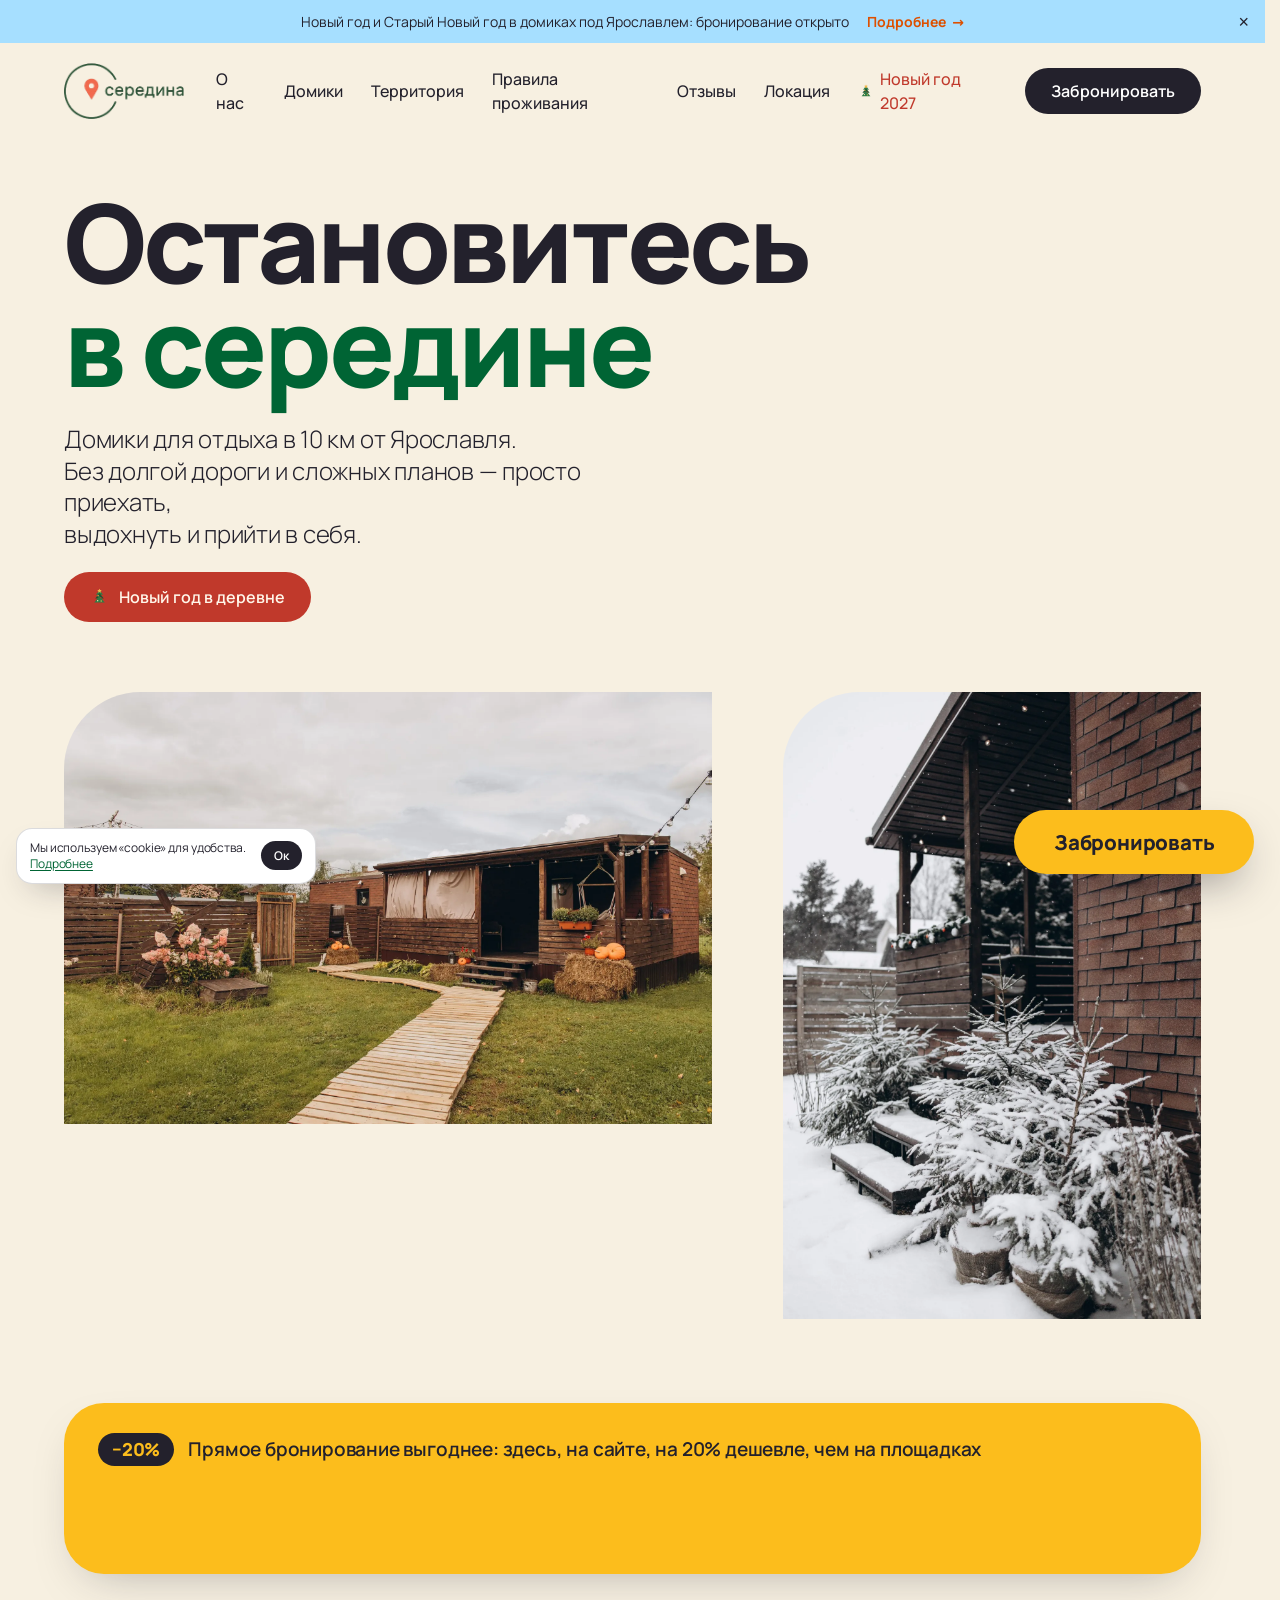
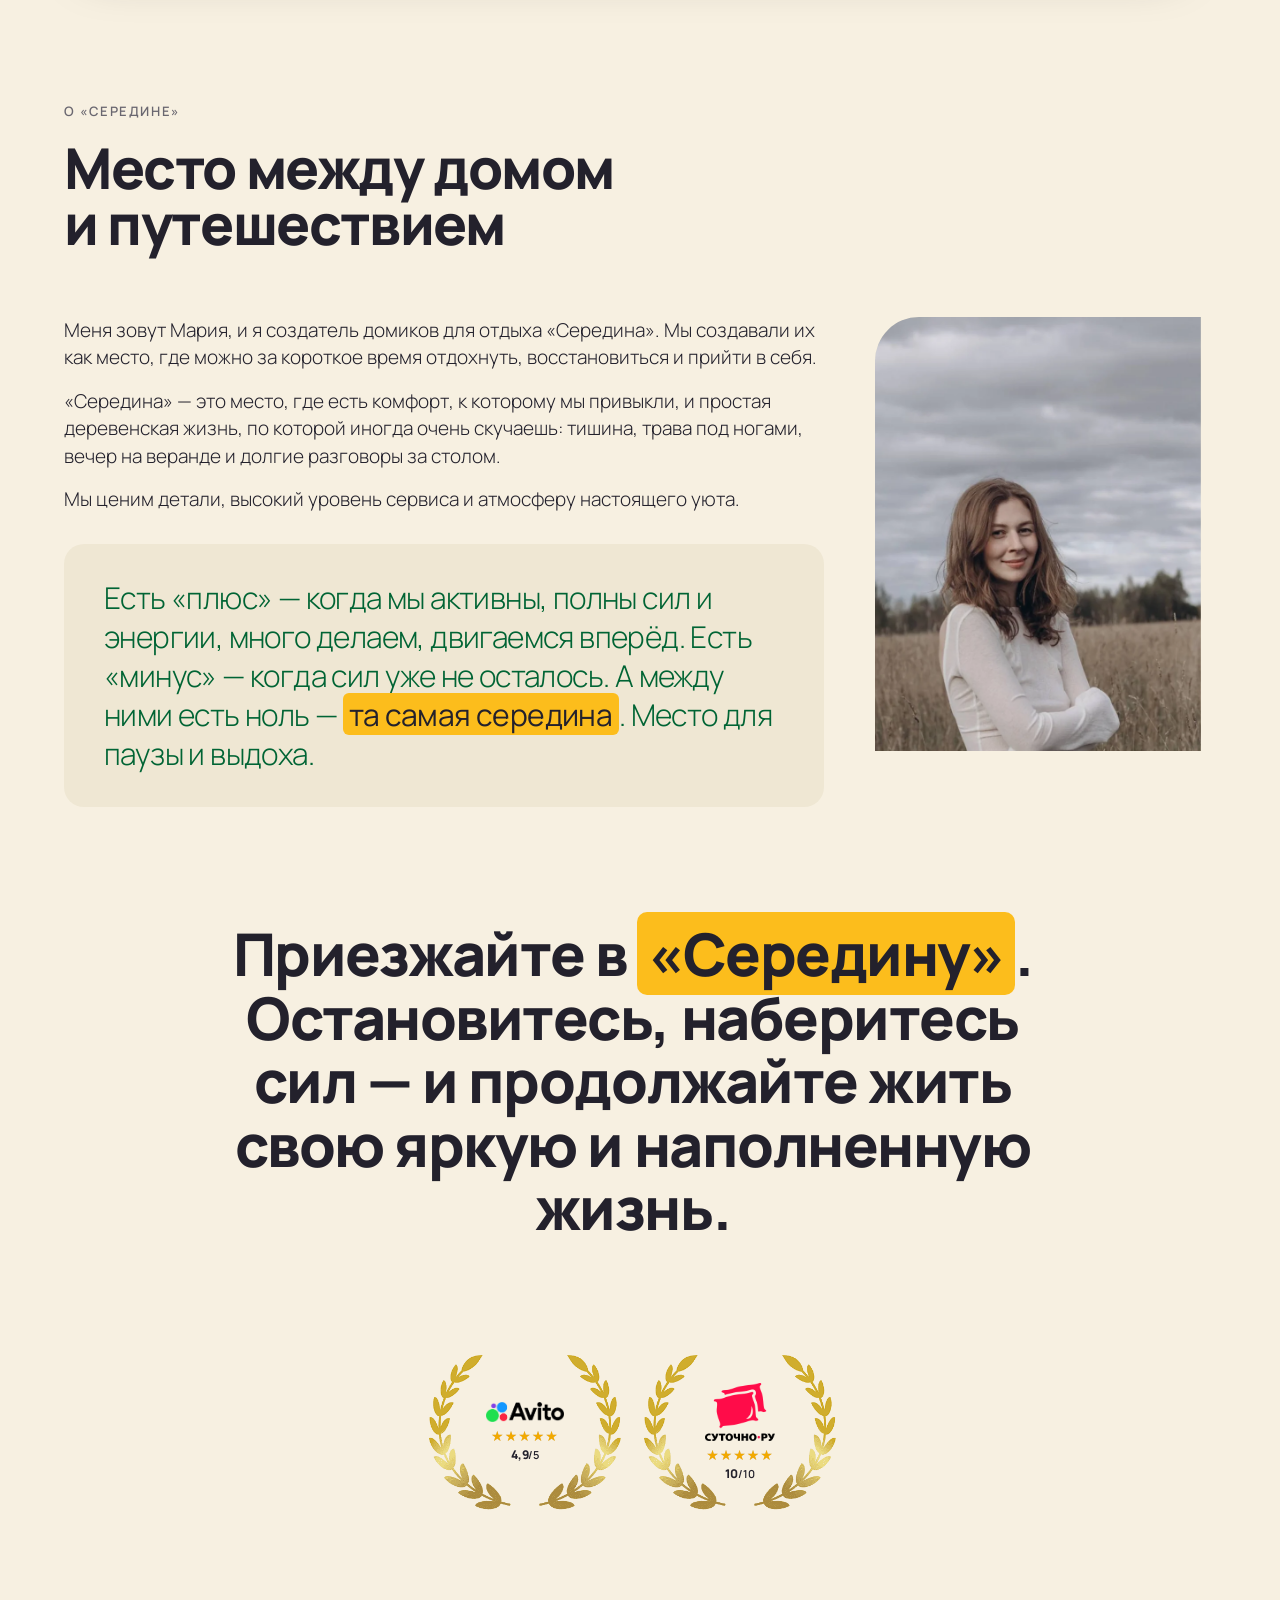
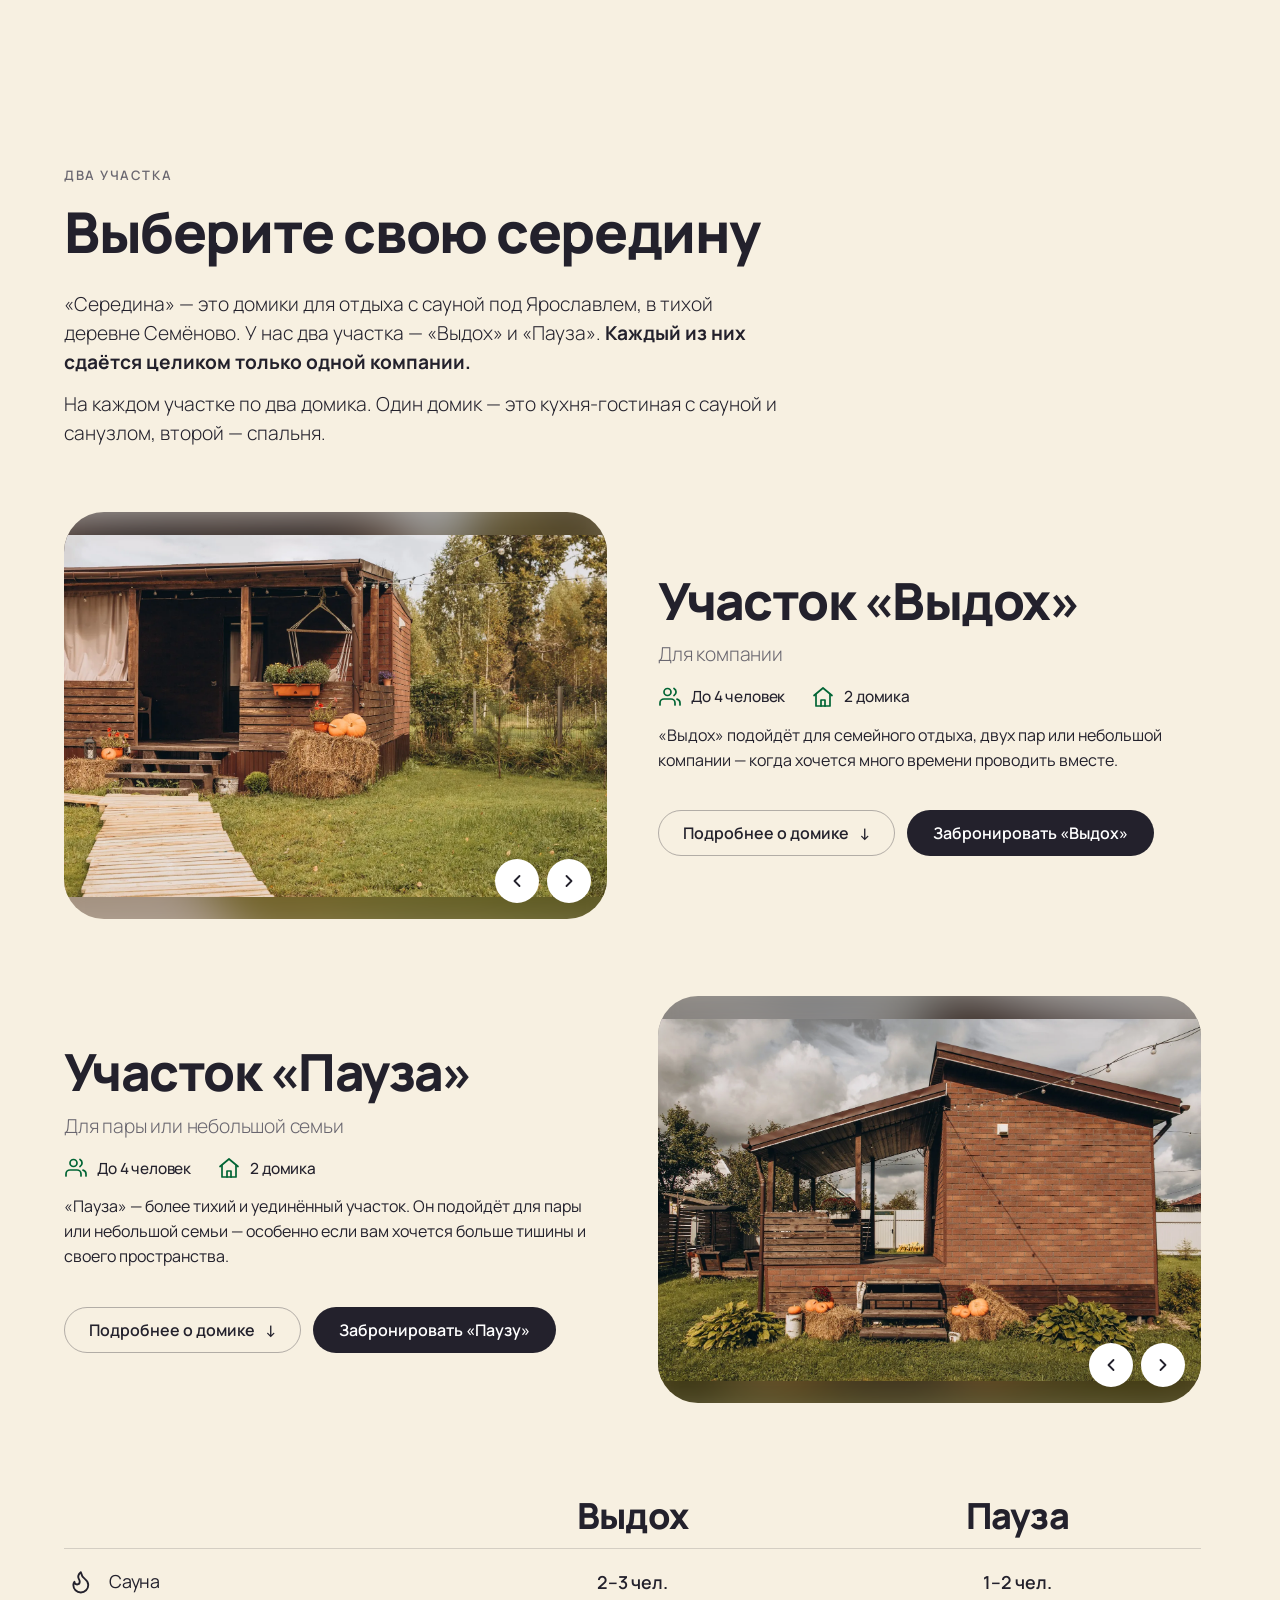
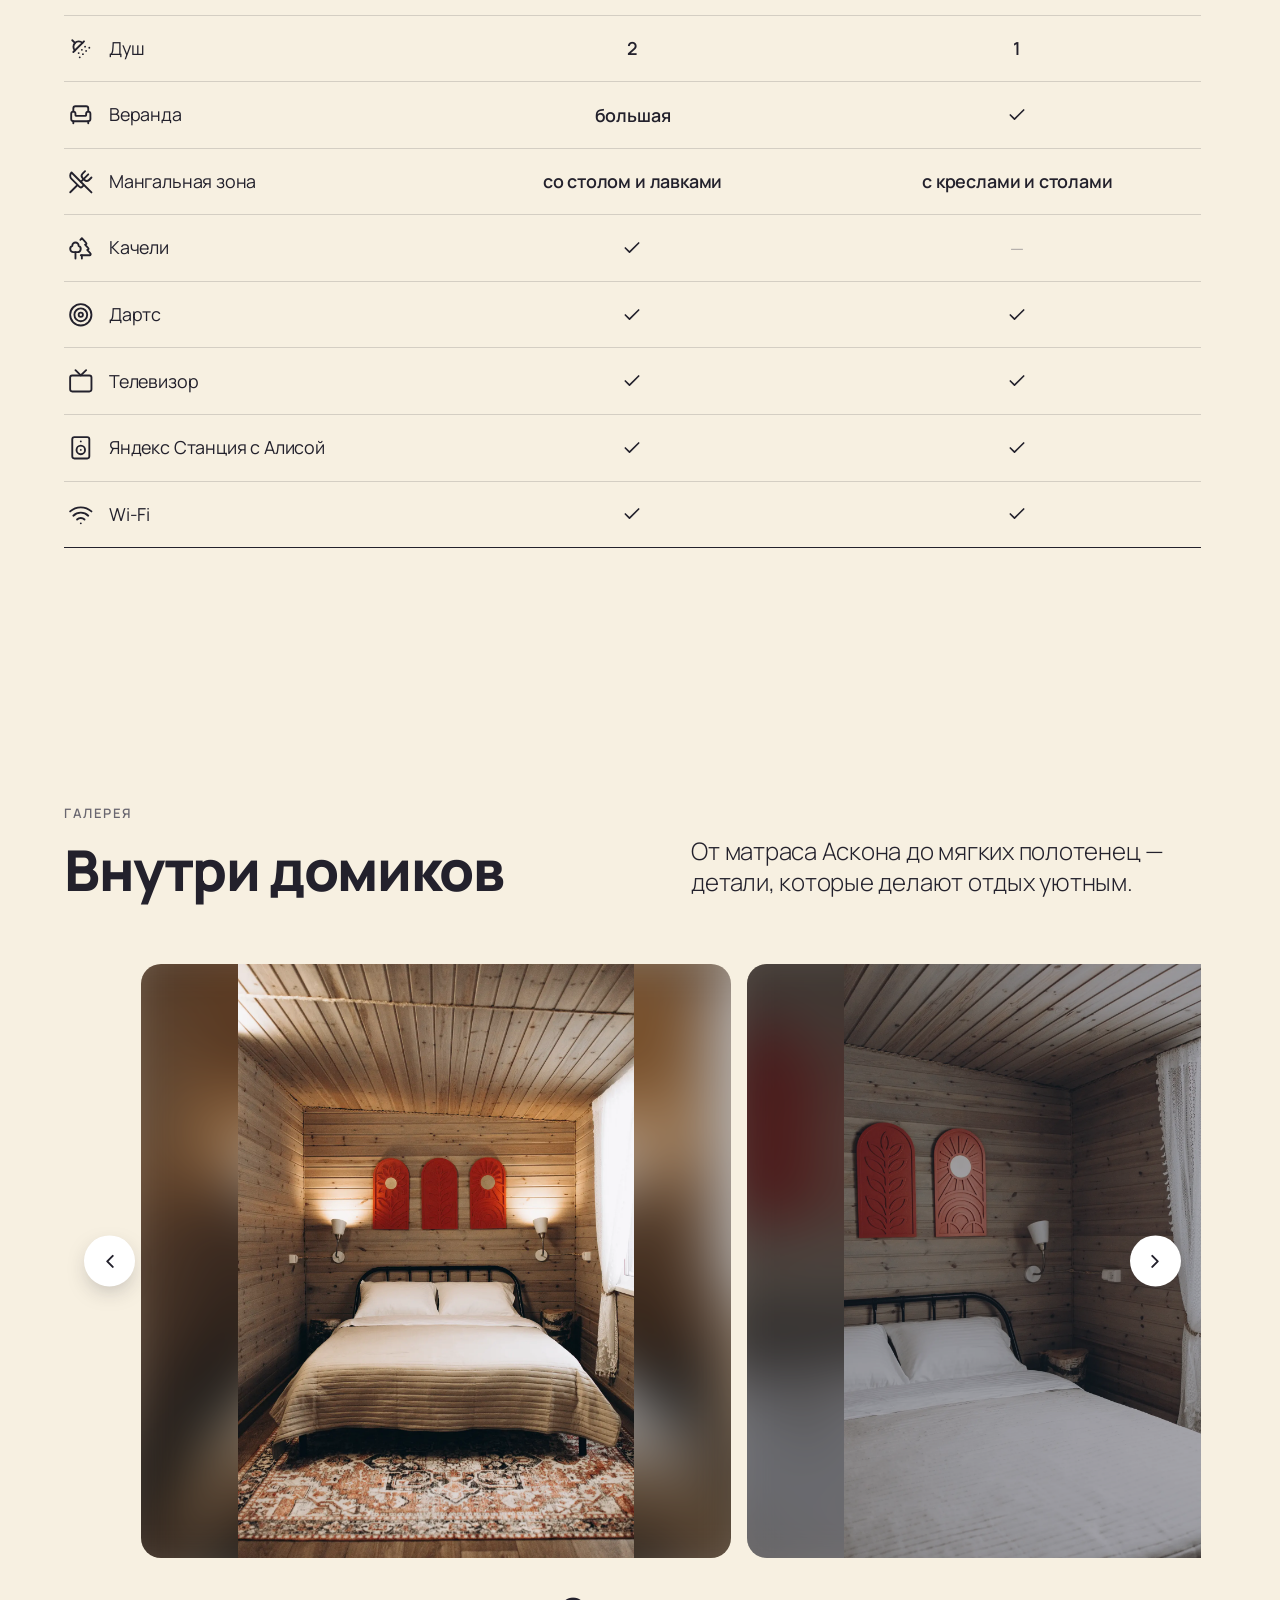
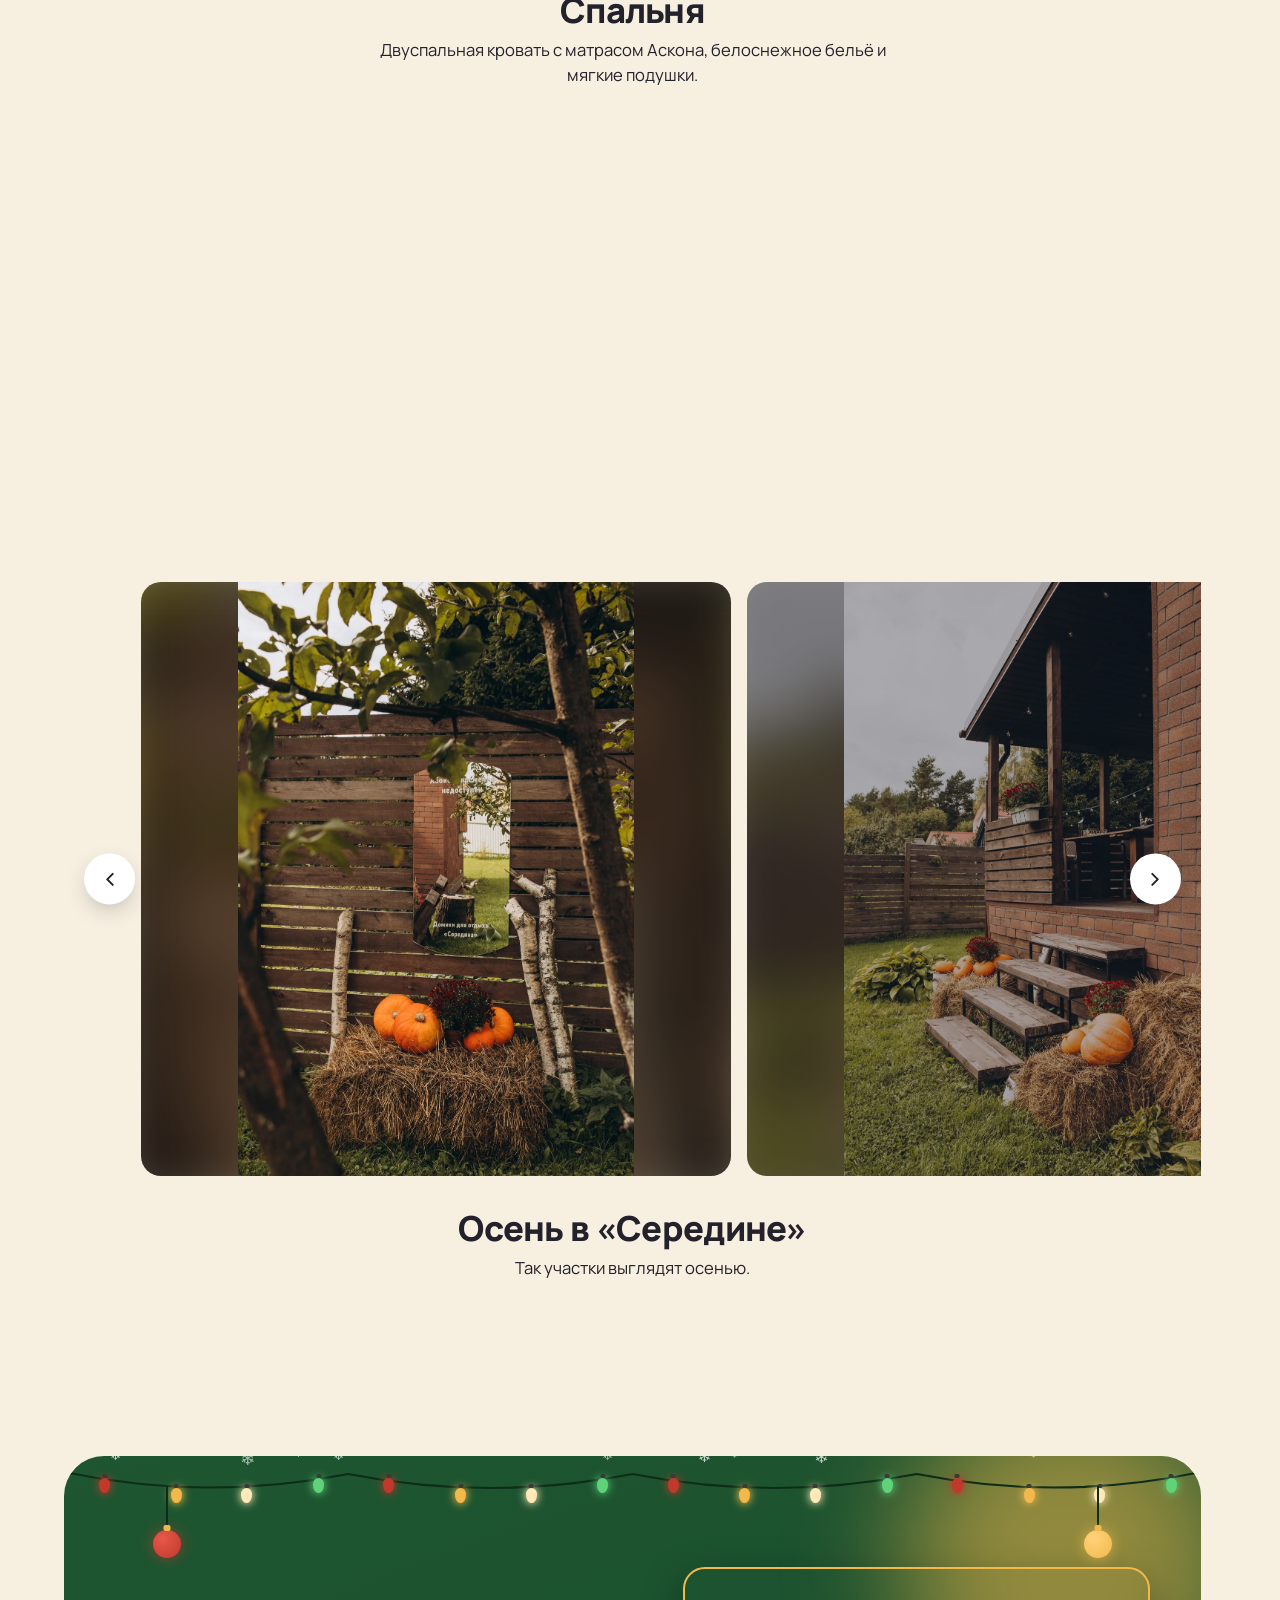
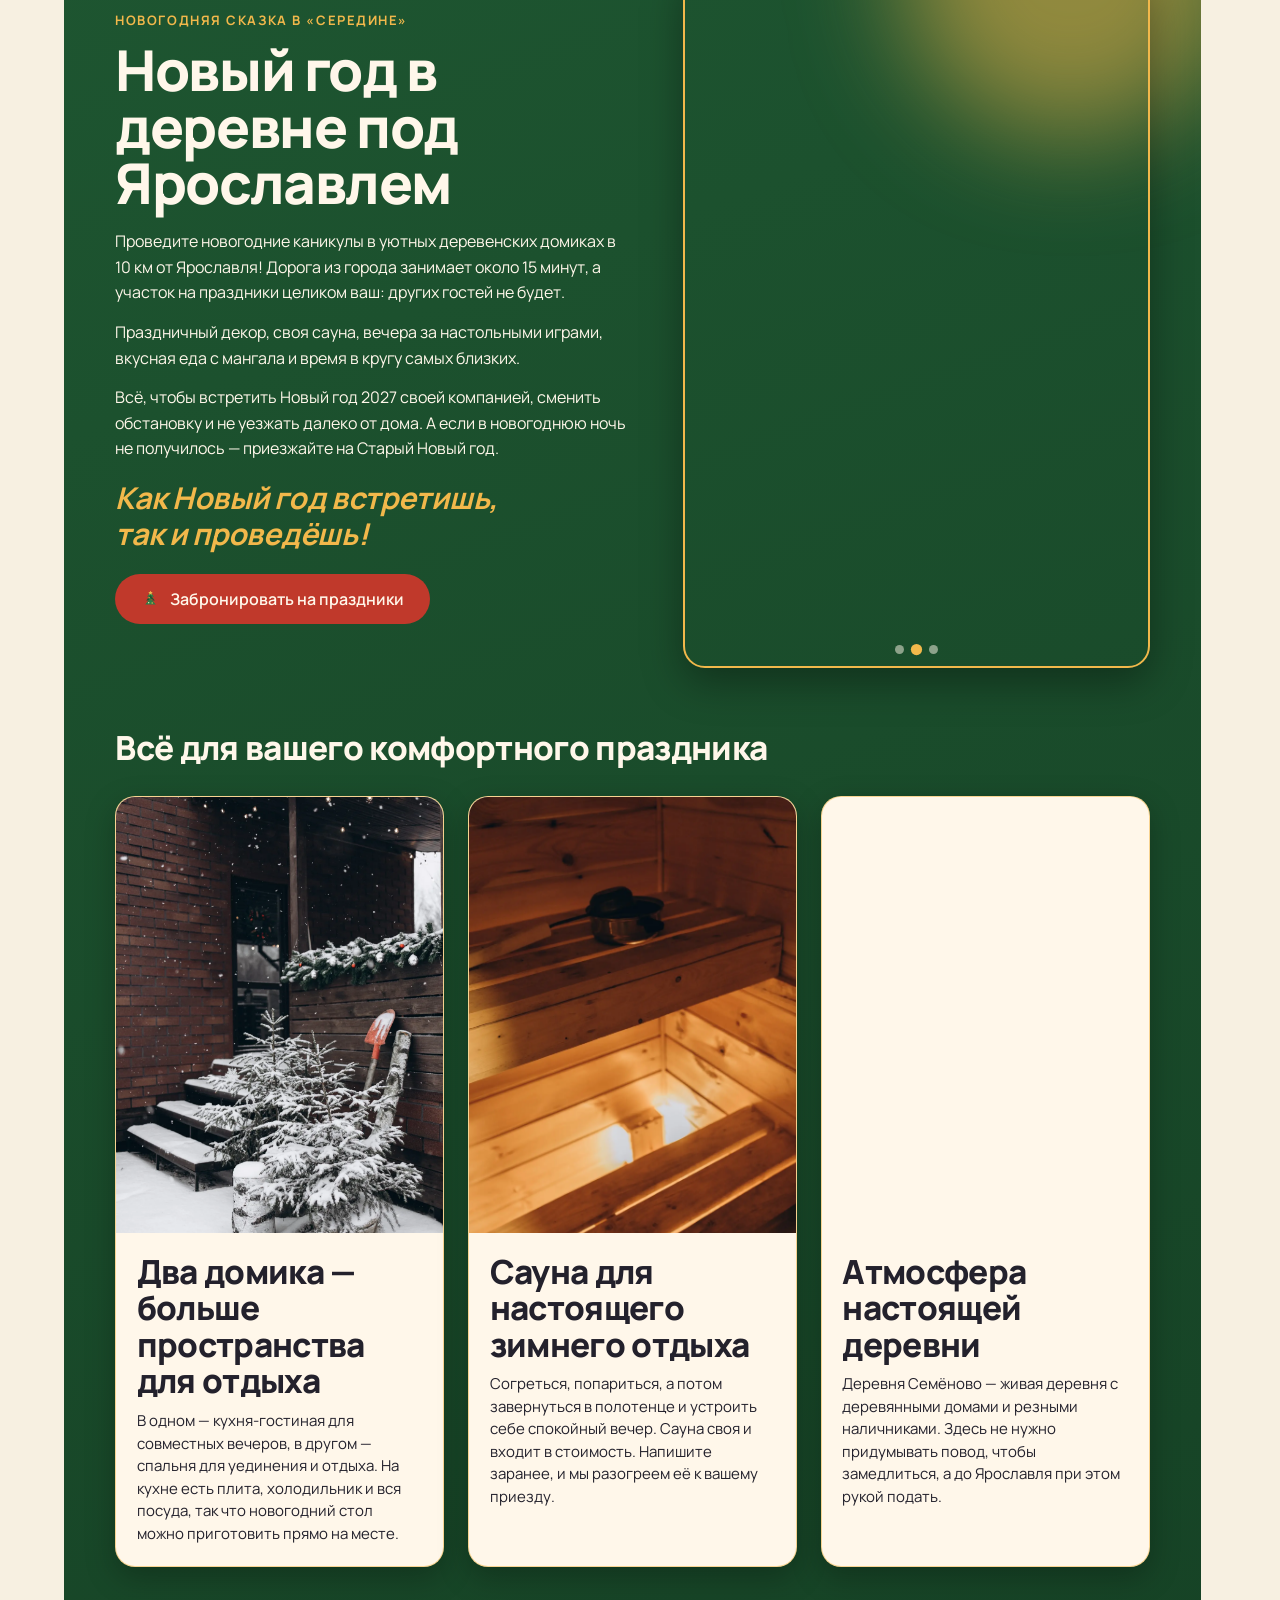
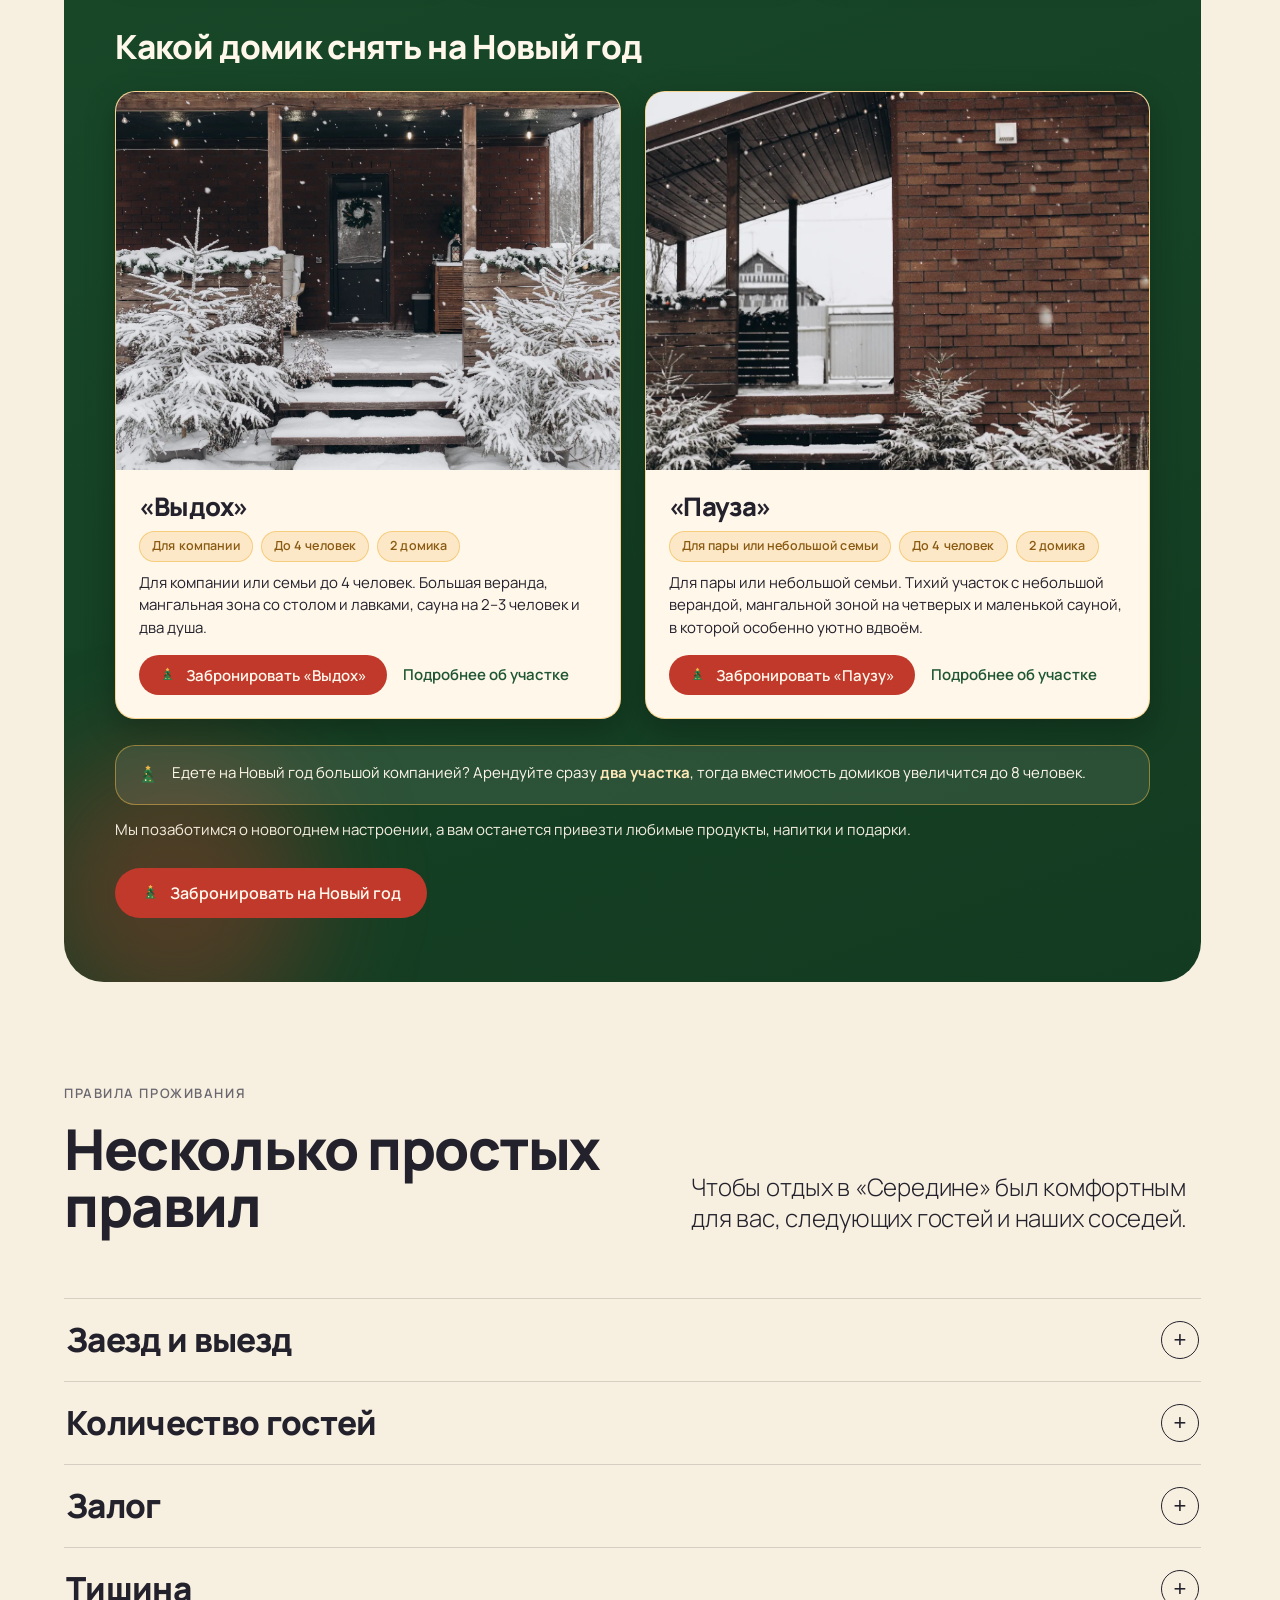
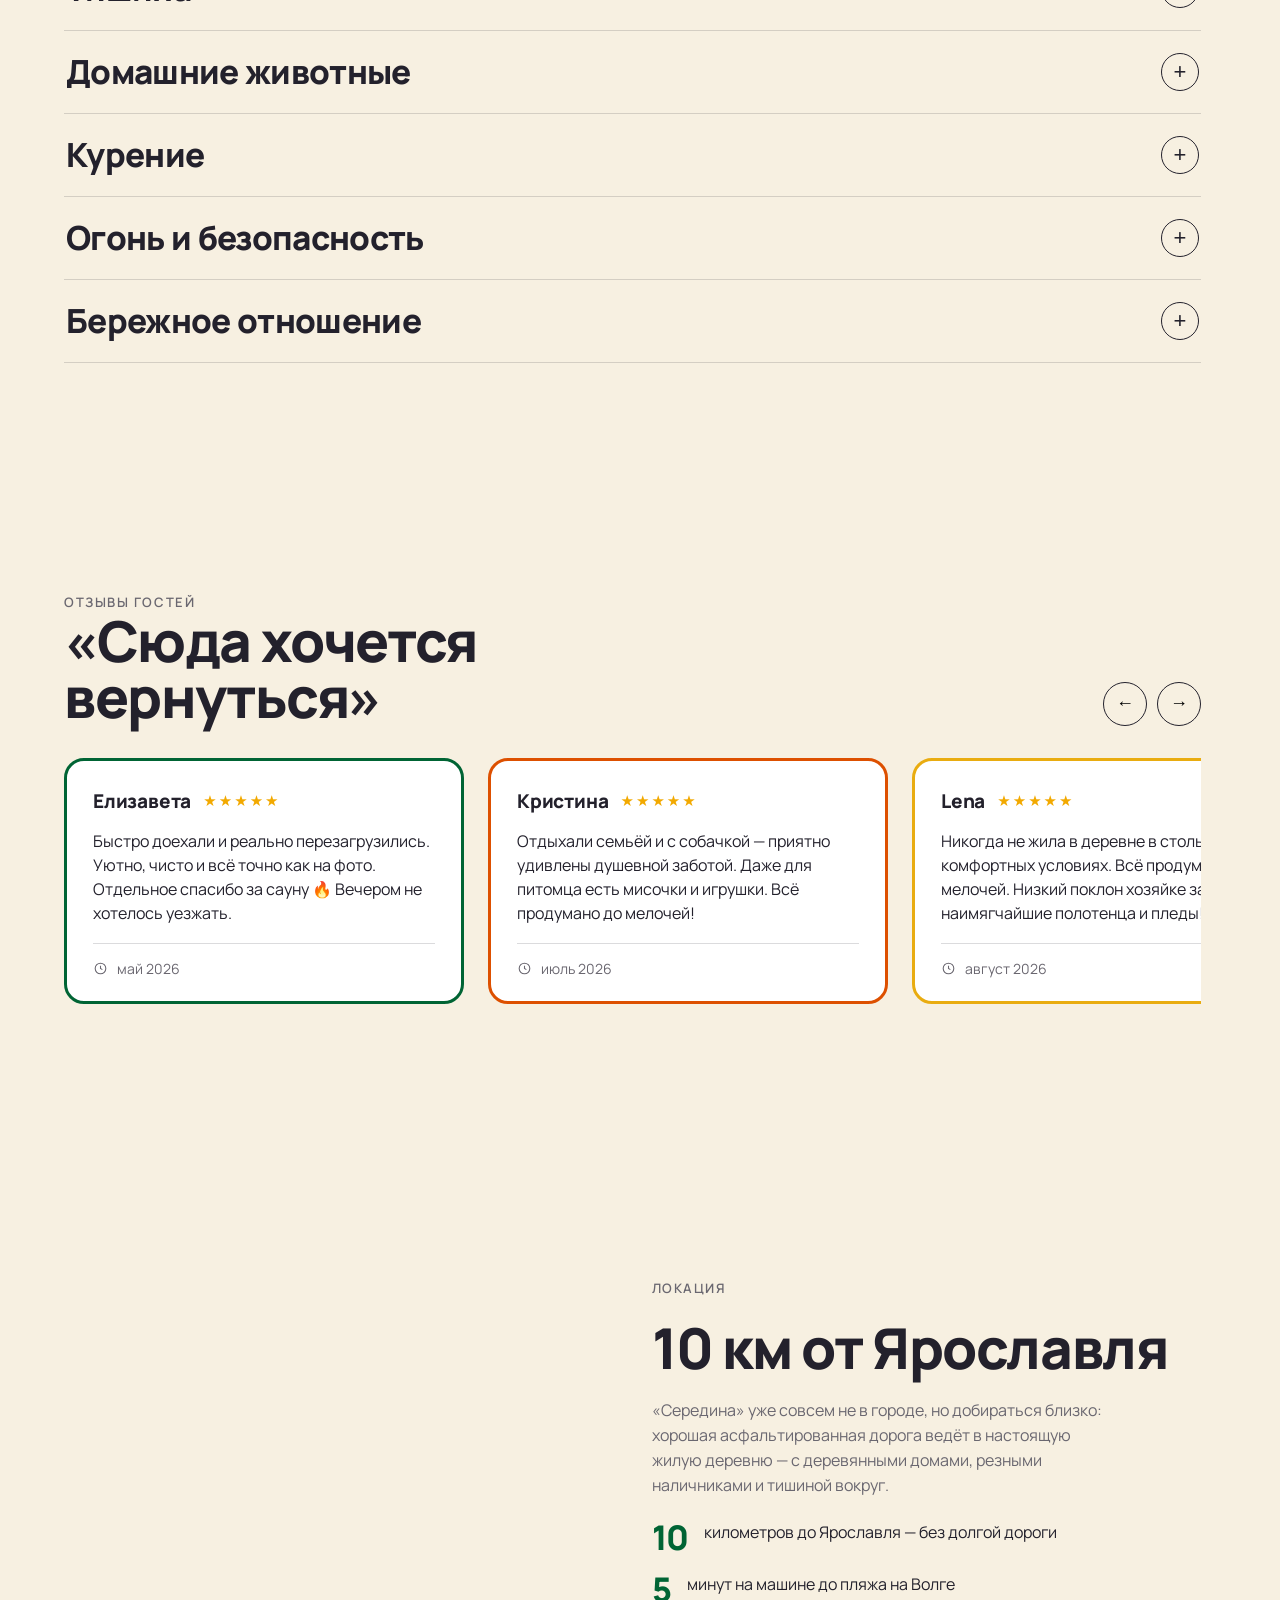
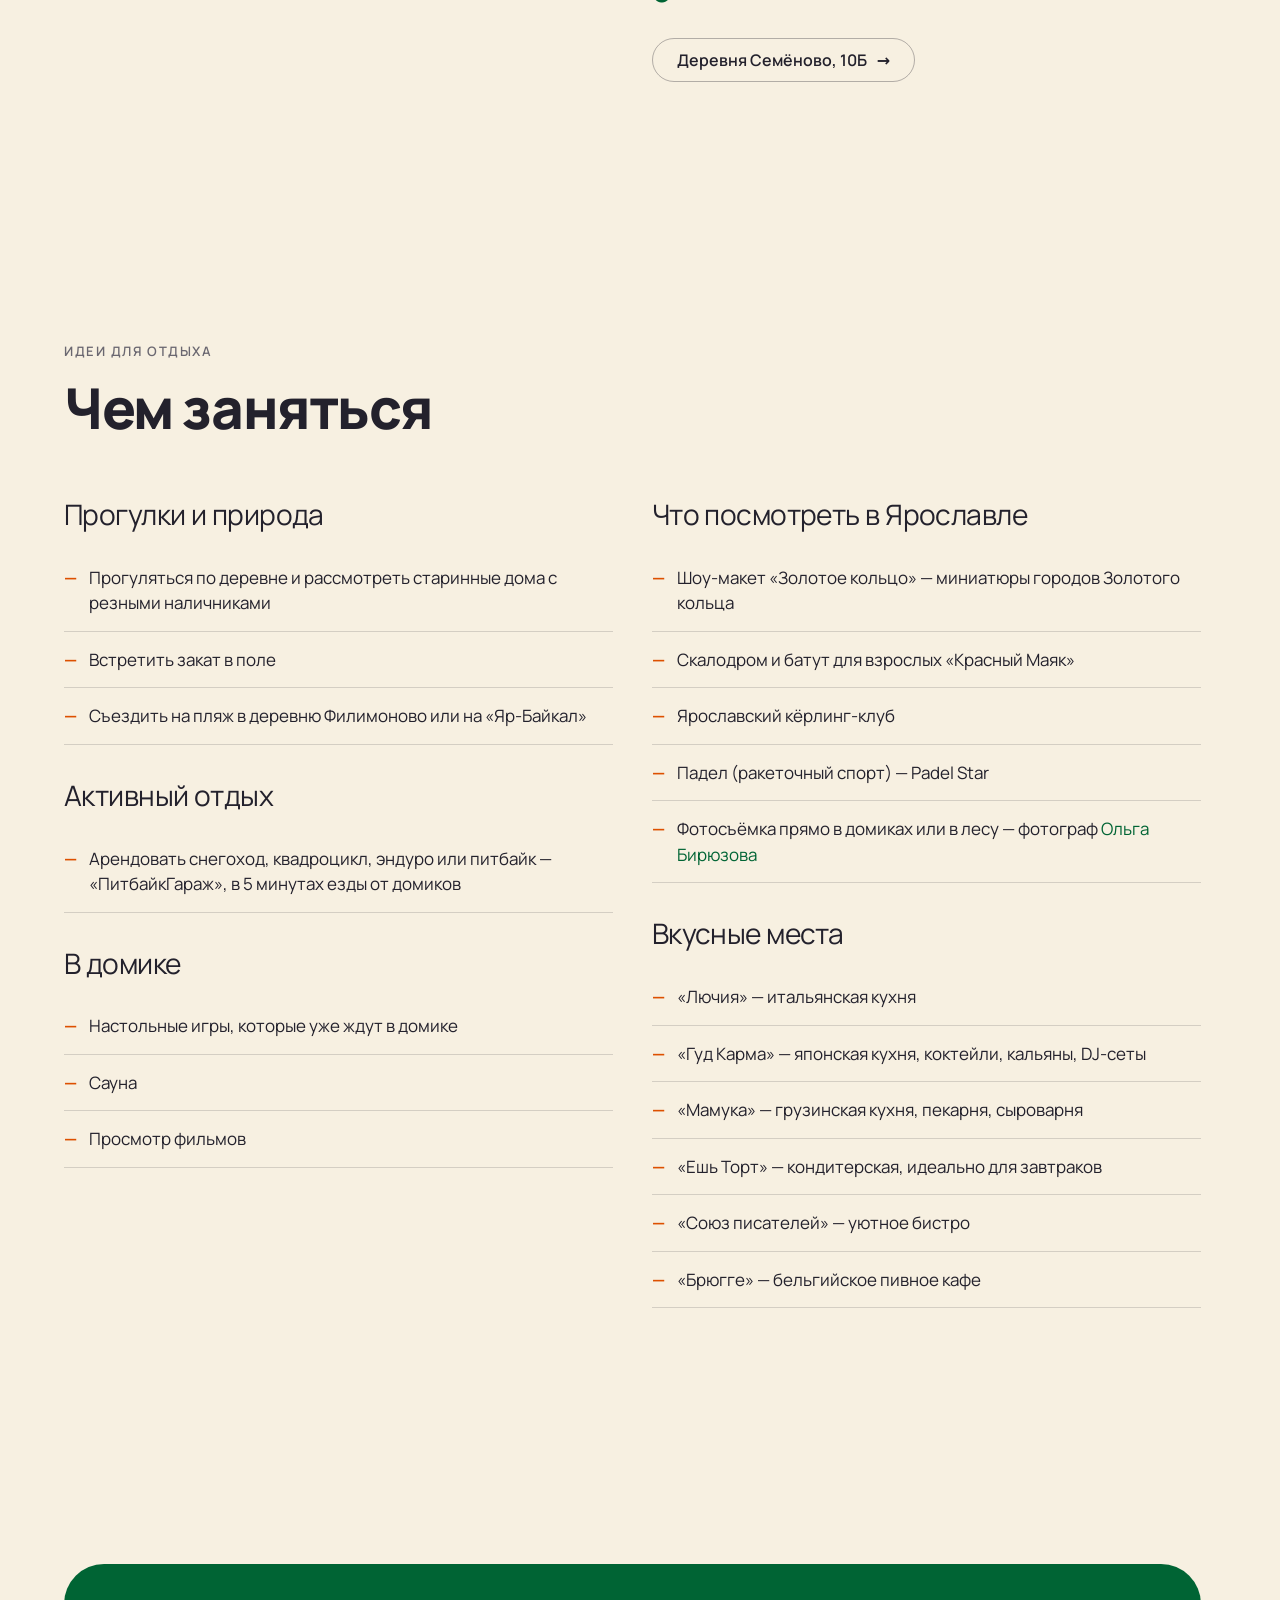
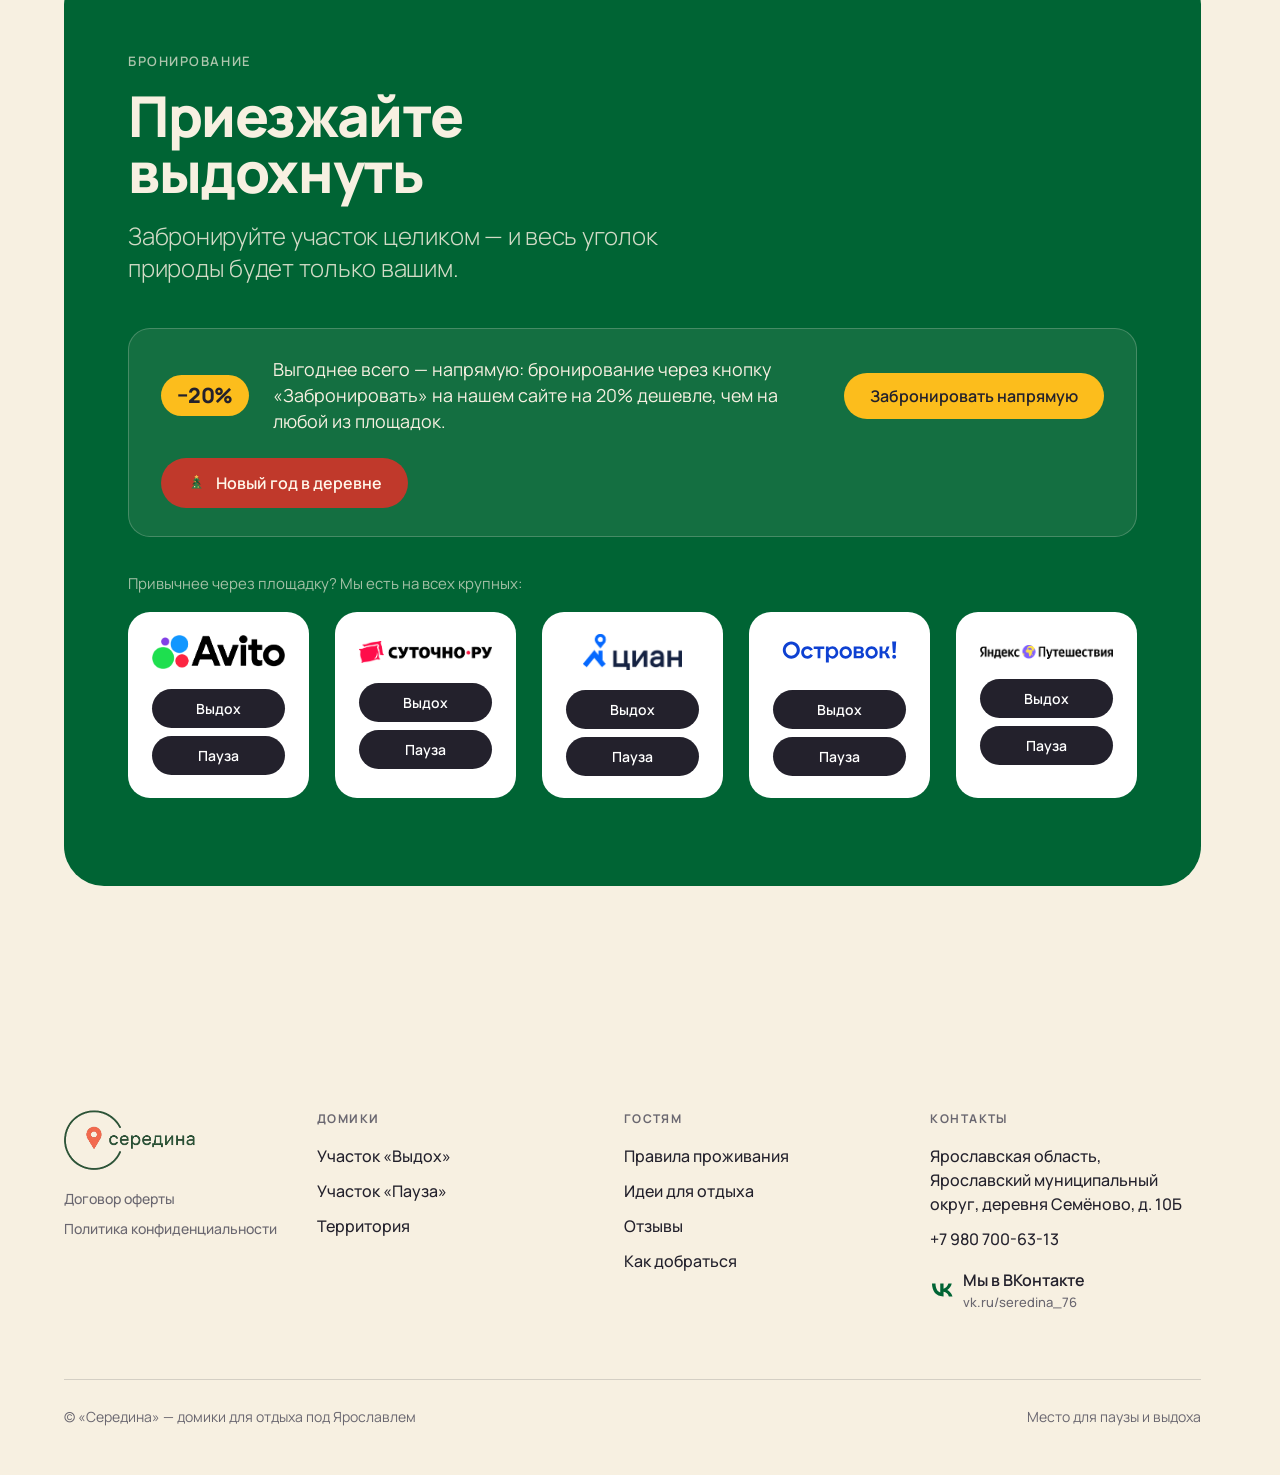
==== index.html @ 3e159c00 "Фикс прыжков галереи участков (найдено по видео) Причина: в слайдере участков (.simple-gal) <img> бы" ====
<!doctype html>
<html lang="ru">
<head>
<meta charset="utf-8">
<meta name="viewport" content="width=device-width, initial-scale=1">
<meta name="referrer" content="strict-origin-when-cross-origin">
<!-- NY:start — новогодние title и description (вернуть 15 января исходные ниже)
<title>Середина — домики для отдыха под Ярославлем</title>
<meta name="description" content="«Середина» — два участка с домиками для короткого отдыха в 10 км от Ярославля. Сауна, мангальная зона, тишина и природа. Приезжайте выдохнуть.">
-->
<title>Середина — домики с сауной под Ярославлем на выходные и Новый год</title>
<meta name="description" content="«Середина» — два участка с домиками и сауной в 10 км от Ярославля. Снять домик на выходные, праздники и Новый год: весь участок только ваш.">
<!-- NY:end -->
<link rel="canonical" href="https://seredina76.ru/">
<meta name="robots" content="index,follow">
<meta name="theme-color" content="#1e5631">
<meta name="keywords" content="домики для отдыха Ярославль, снять домик с сауной, база отдыха деревня Семёново, отдых у Волги, домик на выходные с мангалом">
<link rel="icon" href="assets/logos/logo.png">
<link rel="apple-touch-icon" href="assets/logos/logo.png">
<meta property="og:type" content="website">
<meta property="og:site_name" content="Середина">
<meta property="og:locale" content="ru_RU">
<!-- NY:start — новогодние og title/description (вернуть 15 января исходные ниже)
<meta property="og:title" content="Середина — домики для отдыха под Ярославлем">
<meta property="og:description" content="Два участка с домиками в 10 км от Ярославля. Сауна, мангал, тишина и природа — весь участок только ваш.">
-->
<meta property="og:title" content="Середина — домики с сауной под Ярославлем на выходные и Новый год">
<meta property="og:description" content="«Середина» — два участка с домиками и сауной в 10 км от Ярославля. Снять домик на выходные, праздники и Новый год: весь участок только ваш.">
<!-- NY:end -->
<meta property="og:url" content="https://seredina76.ru/">
<meta property="og:image" content="https://seredina76.ru/assets/og-cover.jpg">
<meta property="og:image:width" content="1200">
<meta property="og:image:height" content="630">
<meta property="og:image:alt" content="Веранда домика «Середина» под Ярославлем осенью">
<meta name="twitter:card" content="summary_large_image">
<!-- NY:start — новогодние twitter title/description (вернуть 15 января исходные ниже)
<meta name="twitter:title" content="Середина — домики для отдыха под Ярославлем">
<meta name="twitter:description" content="Сауна, мангал, тишина и природа в 10 км от Ярославля. Весь участок только ваш.">
-->
<meta name="twitter:title" content="Середина — домики с сауной под Ярославлем на выходные и Новый год">
<meta name="twitter:description" content="«Середина» — два участка с домиками и сауной в 10 км от Ярославля. Снять домик на выходные, праздники и Новый год: весь участок только ваш.">
<!-- NY:end -->
<meta name="twitter:image" content="https://seredina76.ru/assets/og-cover.jpg">
<!-- The booking widget script is heavy (~1.7 MB) and comes from homereserve's
     server: connect early and start the download from the head, not body end -->
<link rel="preconnect" href="https://homereserve.ru" crossorigin>
<link rel="preconnect" href="https://homereserve.ru">
<script type="module" src="https://homereserve.ru/widget.js"></script>
<!-- Heading/body faces used above the fold — preloaded so text renders in one pass -->
<link rel="preload" href="assets/fonts/manrope-800-cyrillic.woff2" as="font" type="font/woff2" crossorigin>
<link rel="preload" href="assets/fonts/manrope-400-cyrillic.woff2" as="font" type="font/woff2" crossorigin>
<link rel="preload" href="assets/fonts/manrope-300-cyrillic.woff2" as="font" type="font/woff2" crossorigin>
<link rel="stylesheet" href="site.css?v=21">
<!-- Yandex.Metrika counter -->
<script type="text/javascript">
    (function(m,e,t,r,i,k,a){
        m[i]=m[i]||function(){(m[i].a=m[i].a||[]).push(arguments)};
        m[i].l=1*new Date();
        for (var j = 0; j < document.scripts.length; j++) {if (document.scripts[j].src === r) { return; }}
        k=e.createElement(t),a=e.getElementsByTagName(t)[0],k.async=1,k.src=r,a.parentNode.insertBefore(k,a)
    })(window, document,'script','https://mc.yandex.ru/metrika/tag.js?id=111608312', 'ym');

    ym(111608312, 'init', {ssr:true, webvisor:true, clickmap:true, ecommerce:"dataLayer", referrer: document.referrer, url: location.href, accurateTrackBounce:true, trackLinks:true});
</script>
<noscript><div><img src="https://mc.yandex.ru/watch/111608312" style="position:absolute; left:-9999px;" alt=""></div></noscript>
<!-- /Yandex.Metrika counter -->
</head>
<body>

<div class="topbar" id="topbar">
<!-- Announcement -->
<div class="announce" id="announce">
  <!-- NY:start — новогодний текст плашки -->
  <!-- Исходный текст плашки (вернуть 15 января):
  <span>До Волги — 5 минут, до Ярославля — 15.<span class="annc-more"> Забронируйте участок и оставайтесь наедине с природой.</span></span>
  <a class="cta" href="#domiki">Выбрать домик <span aria-hidden="true">→</span></a>
  -->
  <span>Новый год и Старый Новый год в домиках под Ярославлем: бронирование открыто<span class="annc-more"></span></span>
  <a class="cta" href="#novyi-god">Подробнее <span aria-hidden="true">→</span></a>
  <!-- NY:end -->
  <button class="x" id="announceX" aria-label="Закрыть">×</button>
</div>

<!-- Nav -->
<header class="site-header" id="siteHeader">
  <div class="container">
    <nav class="nav" id="nav">
      <a href="#top" aria-label="Середина"><img class="logo" src="assets/logos/logo-mark.png" alt="Середина"></a>
      <div class="nav-links">
        <a href="#o-nas">О нас</a>
        <a href="#domiki">Домики</a>
        <a href="#territoriya">Территория</a>
        <a href="#pravila">Правила проживания</a>
        <a href="#otzyvy">Отзывы</a>
        <a href="#lokatsiya">Локация</a>
        <!-- NY:start — пункт меню -->
        <a class="ny-nav" href="#novyi-god"><svg class="ny-tree" viewBox="0 0 24 24" fill="none" aria-hidden="true"><path d="M12 3.2 7.6 9.2h8.8z" fill="#2e7d46"/><path d="M12 7 6.6 14h10.8z" fill="#1e5631"/><path d="M12 10.8 5.4 19h13.2z" fill="#2e7d46"/><path d="M12 1.5l.86 1.74 1.92.28-1.39 1.35.33 1.91L12 5.83l-1.72.9.33-1.91-1.39-1.35 1.92-.28z" fill="#f2b84b"/><circle cx="10.3" cy="10.4" r=".85" fill="#f2b84b"/><circle cx="13.7" cy="12.8" r=".85" fill="#c0392b"/><circle cx="9.7" cy="16.6" r=".85" fill="#ffe9b8"/><circle cx="14.1" cy="17" r=".85" fill="#f2b84b"/></svg>Новый год 2027</a>
        <!-- NY:end -->
      </div>
      <div class="nav-actions">
        <a class="btn btn-dark" href="#booking">Забронировать</a>
        <button class="burger" id="burger" aria-label="Меню"><span></span><span></span><span></span></button>
      </div>
    </nav>
  </div>
</header>
</div><!-- /topbar -->

<!-- Hero -->
<section class="hero container" id="top">
  <h1 class="h-hero hero-head reveal">Остановитесь <br><span class="pine">в середине</span></h1>
  <p class="lead hero-sub reveal d1">Домики для отдыха в 10 км от Ярославля. <br>Без долгой дороги и сложных планов — просто приехать, <br>выдохнуть и прийти в себя.</p>
  <!-- NY:start — кнопка на первом экране -->
  <div class="reveal d1" style="margin-top:22px"><a class="btn ny-btn" href="#novyi-god"><svg class="ny-tree" viewBox="0 0 24 24" fill="none" aria-hidden="true"><path d="M12 3.2 7.6 9.2h8.8z" fill="#2e7d46"/><path d="M12 7 6.6 14h10.8z" fill="#1e5631"/><path d="M12 10.8 5.4 19h13.2z" fill="#2e7d46"/><path d="M12 1.5l.86 1.74 1.92.28-1.39 1.35.33 1.91L12 5.83l-1.72.9.33-1.91-1.39-1.35 1.92-.28z" fill="#f2b84b"/><circle cx="10.3" cy="10.4" r=".85" fill="#f2b84b"/><circle cx="13.7" cy="12.8" r=".85" fill="#c0392b"/><circle cx="9.7" cy="16.6" r=".85" fill="#ffe9b8"/><circle cx="14.1" cy="17" r=".85" fill="#f2b84b"/></svg>Новый год в деревне</a></div>
  <!-- NY:end -->
  <div class="hero-media reveal d2">
    <div class="frame tall"><img src="assets/hero-terrace.webp?v=3" alt="Двор и домик «Середина» под Ярославлем осенью" width="1600" height="1067" fetchpriority="high"></div>
    <div class="frame short"><img src="assets/hero-winter.webp" alt="Домик «Середина» зимой" width="1200" height="1800"></div>
  </div>
</section>

<!-- Booking bar -->
<section class="container" id="booking">
  <div class="hr-widget-block reveal">
    <p class="hr-note"><span class="pct">−20%</span>Прямое бронирование выгоднее: здесь, на сайте, на 20% дешевле, чем на площадках</p>
    <div id="hr-widget"></div>
    <div class="hr-fallback" id="hrFallback" hidden>
      <p>Форма бронирования ещё загружается. Если она не появилась — забронируйте напрямую, скидка −20% сохранится:</p>
      <div class="hr-fallback-actions"><a class="btn btn-dark" href="tel:+79807006313">+7 980 700-63-13</a><a class="btn btn-ghost" href="https://vk.ru/seredina_76" target="_blank" rel="noopener">Написать ВКонтакте</a></div>
    </div>
  </div>
</section>

<!-- About / concept -->
<section class="band container" id="o-nas">
  <div class="sec-head reveal">
    <div class="eyebrow">О «Середине»</div>
    <h2 class="h2">Место между домом<br>и путешествием</h2>
  </div>
  <div class="about-intro reveal d1">
    <div class="about-text">
      <div class="about-body"><p>Меня зовут Мария, и я создатель домиков для отдыха «Середина». Мы создавали их как место, где можно за короткое время отдохнуть, восстановиться и прийти в себя.</p><p>«Середина» — это место, где есть комфорт, к которому мы привыкли, и простая деревенская жизнь, по которой иногда очень скучаешь: тишина, трава под ногами, вечер на веранде и долгие разговоры за столом.</p><p>Мы ценим детали, высокий уровень сервиса и атмосферу настоящего уюта.</p></div>
      <blockquote class="pullquote">Есть «плюс» — когда мы активны, полны сил и энергии, много делаем, двигаемся вперёд. Есть «минус» — когда сил уже не осталось. А между ними есть ноль — <mark>та самая середина</mark>. Место для <a href="#pauza">паузы</a> и <a href="#vydoh">выдоха</a>.</blockquote>
    </div>
    <div class="about-photo"><img src="assets/Maria.webp?v=2" alt="Мария — создатель домиков «Середина»" loading="lazy" decoding="async" width="1000" height="1218"></div>
  </div>
  <p class="about-cta-line">Приезжайте в <span class="hl" style="background:#fcbd1c;color:#23212c">«Середину»</span>. Остановитесь, наберитесь сил — и продолжайте жить свою яркую и наполненную жизнь.</p>
  <div class="awards reveal d1" id="awards">
    <a class="award" data-src="avito" href="https://www.avito.ru/brands/f172e31ecf50afcf9fd88c54a0a1574a/all/doma_dachi_kottedzhi?categoryId=4&amp;gdlkerfdnwq=101&amp;iid=7949704730&amp;item_type=str_trx&amp;page_from=from_item_card&amp;params%5B161295%5D=1&amp;sellerId=01df82cc48ab56aba70add0f8fed03e0" target="_blank" rel="noopener" aria-label="Авито — средняя оценка 4,9 из 5"><div class="mid"><img class="logo" src="assets/logos/avito.png" alt="Авито"><span class="divx"></span><div class="rcol"><span class="stars" style="--fill:98%"></span><span class="rline"><b class="rval">4,9</b>/5</span></div></div></a>
    <a class="award" data-src="sutochno" href="https://sutochno.ru/front/searchapp/detail/2282830?host_id=14587218&amp;host_device=app&amp;guest_id=" target="_blank" rel="noopener" aria-label="Суточно — средняя оценка 10 из 10"><div class="mid"><img class="logo" src="assets/logos/sutochno.png" alt="Суточно" data-fallback="Суточно"><span class="divx"></span><div class="rcol"><span class="stars" style="--fill:100%"></span><span class="rline"><b class="rval">10</b>/10</span></div></div></a>
  </div>
</section>

<!-- Domiki -->
<section class="band container" id="domiki">
  <div class="sec-head reveal" style="max-width:none">
    <div class="eyebrow">Два участка</div>
    <h2 class="h2">Выберите свою середину</h2>
    <div class="domiki-intro">
      <p>«Середина» — это домики для отдыха с сауной под Ярославлем, в тихой деревне Семёново. У нас два участка — «Выдох» и «Пауза». <strong>Каждый из них сдаётся целиком только одной компании.</strong></p>
      <p>На каждом участке по два домика. Один домик — это кухня-гостиная с сауной и санузлом, второй — спальня.</p>
    </div>
  </div>
  <div class="plots">
    <!-- Выдох -->
    <article class="plot reveal" id="vydoh">
      <div class="plot-media"><div class="simple-gal" data-gal><div class="sg-track"><div class="sg-slide"><div class="sg-bg" data-bg="assets/pv-0.webp"></div><img data-src="assets/pv-0.webp" alt="Участок «Выдох» осенью — веранда с подвесным креслом и тыквами" loading="lazy"></div><div class="sg-slide"><div class="sg-bg" data-bg="assets/pv-1.webp?v=4"></div><img data-src="assets/pv-1.webp?v=4" alt="Участок «Выдох» — фото 1" loading="lazy"></div><div class="sg-slide"><div class="sg-bg" data-bg="assets/pv-2.webp?v=4"></div><img data-src="assets/pv-2.webp?v=4" alt="Участок «Выдох» — фото 2" loading="lazy"></div><div class="sg-slide"><div class="sg-bg" data-bg="assets/pv-3.webp?v=4"></div><img data-src="assets/pv-3.webp?v=4" alt="Участок «Выдох» — фото 3" loading="lazy"></div><div class="sg-slide"><div class="sg-bg" data-bg="assets/pv-4.webp?v=4"></div><img data-src="assets/pv-4.webp?v=4" alt="Участок «Выдох» — фото 4" loading="lazy"></div><div class="sg-slide"><div class="sg-bg" data-bg="assets/pv-5.webp?v=4"></div><img data-src="assets/pv-5.webp?v=4" alt="Участок «Выдох» — фото 5" loading="lazy"></div><div class="sg-slide"><div class="sg-bg" data-bg="assets/pv-6.webp?v=4"></div><img data-src="assets/pv-6.webp?v=4" alt="Участок «Выдох» — фото 6" loading="lazy"></div><div class="sg-slide"><div class="sg-bg" data-bg="assets/pv-8.webp?v=4"></div><img data-src="assets/pv-8.webp?v=4" alt="Участок «Выдох» — фото 8" loading="lazy"></div><div class="sg-slide"><div class="sg-bg" data-bg="assets/pv-9.webp?v=4"></div><img data-src="assets/pv-9.webp?v=4" alt="Участок «Выдох» — фото 9" loading="lazy"></div><div class="sg-slide"><div class="sg-bg" data-bg="assets/pv-10.webp?v=4"></div><img data-src="assets/pv-10.webp?v=4" alt="Участок «Выдох» — фото 10" loading="lazy"></div><div class="sg-slide"><div class="sg-bg" data-bg="assets/pv-12.webp?v=4"></div><img data-src="assets/pv-12.webp?v=4" alt="Участок «Выдох» — фото 12" loading="lazy"></div><div class="sg-slide"><div class="sg-bg" data-bg="assets/pv-13.webp?v=4"></div><img data-src="assets/pv-13.webp?v=4" alt="Участок «Выдох» — фото 13" loading="lazy"></div><div class="sg-slide"><div class="sg-bg" data-bg="assets/pv-7.webp?v=4"></div><img data-src="assets/pv-7.webp?v=4" alt="Участок «Выдох» — фото 7" loading="lazy"></div><div class="sg-slide"><div class="sg-bg" data-bg="assets/pv-11.webp?v=4"></div><img data-src="assets/pv-11.webp?v=4" alt="Участок «Выдох» — фото 11" loading="lazy"></div></div><div class="sg-arrows"><button type="button" data-sg-prev aria-label="Назад"><svg viewBox="0 0 24 24" fill="none" stroke="currentColor" stroke-width="2.2" stroke-linecap="round" stroke-linejoin="round" aria-hidden="true"><path d="M15 18l-6-6 6-6"/></svg></button><button type="button" data-sg-next aria-label="Вперёд"><svg viewBox="0 0 24 24" fill="none" stroke="currentColor" stroke-width="2.2" stroke-linecap="round" stroke-linejoin="round" aria-hidden="true"><path d="M9 18l6-6-6-6"/></svg></button></div></div></div>
      <div class="plot-content">
        <h3 class="plot-name">Участок «Выдох»</h3>
        <p class="plot-tagline">Для компании</p>
        <div class="plot-meta"><span class="pm-item"><svg viewBox="0 0 24 24" fill="none" stroke="currentColor" stroke-width="1.7" stroke-linecap="round" stroke-linejoin="round" aria-hidden="true"><path d="M17 20v-2a4 4 0 0 0-4-4H6a4 4 0 0 0-4 4v2"/><circle cx="9.5" cy="7" r="3.5"/><path d="M22 20v-2a4 4 0 0 0-3-3.87"/><path d="M16 3.5a4 4 0 0 1 0 7"/></svg>До 4 человек</span><span class="pm-item"><svg viewBox="0 0 24 24" fill="none" stroke="currentColor" stroke-width="1.7" stroke-linecap="round" stroke-linejoin="round" aria-hidden="true"><path d="M3 10.5 12 3l9 7.5"/><path d="M5 9.5V21h14V9.5"/><path d="M10 21v-6h4v6"/></svg>2 домика</span></div>
        <p class="plot-short">«Выдох» подойдёт для семейного отдыха, двух пар или небольшой компании — когда хочется много времени проводить вместе.</p>
        <div class="plot-details">
          <p class="body muted">«Выдох» — более просторный из наших двух участков. Здесь большая веранда, где можно собраться всей компанией за одним столом, просторная мангальная зона со столом и лавками и сауна на 2–3 человек.</p>
          <p class="body muted">А ещё здесь два душа — особенно удобно, если вы приезжаете вчетвером или семьёй с детьми.</p>
        </div>
        <div class="plot-actions">
          <button class="btn btn-ghost plot-toggle" type="button" data-plot-toggle>Подробнее о домике <span class="arw" aria-hidden="true">↓</span></button>
          <a class="btn btn-dark" href="#booking">Забронировать «Выдох»</a>
        </div>
      </div>
    </article>
    <!-- Пауза -->
    <article class="plot reveal" id="pauza">
      <div class="plot-media"><div class="simple-gal" data-gal><div class="sg-track"><div class="sg-slide"><div class="sg-bg" data-bg="assets/pp-1.webp?v=5"></div><img data-src="assets/pp-1.webp?v=5" alt="Участок «Пауза» осенью — домик со скатной крышей и тыквы" loading="lazy"></div><div class="sg-slide"><div class="sg-bg" data-bg="assets/pp-2.webp?v=4"></div><img data-src="assets/pp-2.webp?v=4" alt="Участок «Пауза» — фото 2" loading="lazy"></div><div class="sg-slide"><div class="sg-bg" data-bg="assets/pp-3.webp?v=4"></div><img data-src="assets/pp-3.webp?v=4" alt="Участок «Пауза» — фото 3" loading="lazy"></div><div class="sg-slide"><div class="sg-bg" data-bg="assets/pp-4.webp?v=4"></div><img data-src="assets/pp-4.webp?v=4" alt="Участок «Пауза» — фото 4" loading="lazy"></div><div class="sg-slide"><div class="sg-bg" data-bg="assets/pp-5.webp?v=4"></div><img data-src="assets/pp-5.webp?v=4" alt="Участок «Пауза» — фото 5" loading="lazy"></div><div class="sg-slide"><div class="sg-bg" data-bg="assets/pp-6.webp?v=4"></div><img data-src="assets/pp-6.webp?v=4" alt="Участок «Пауза» — фото 6" loading="lazy"></div><div class="sg-slide"><div class="sg-bg" data-bg="assets/pp-7.webp?v=4"></div><img data-src="assets/pp-7.webp?v=4" alt="Участок «Пауза» — фото 7" loading="lazy"></div><div class="sg-slide"><div class="sg-bg" data-bg="assets/pp-8.webp?v=4"></div><img data-src="assets/pp-8.webp?v=4" alt="Участок «Пауза» — фото 8" loading="lazy"></div><div class="sg-slide"><div class="sg-bg" data-bg="assets/pp-9.webp?v=4"></div><img data-src="assets/pp-9.webp?v=4" alt="Участок «Пауза» — фото 9" loading="lazy"></div><div class="sg-slide"><div class="sg-bg" data-bg="assets/pp-10.webp?v=4"></div><img data-src="assets/pp-10.webp?v=4" alt="Участок «Пауза» — фото 10" loading="lazy"></div><div class="sg-slide"><div class="sg-bg" data-bg="assets/pp-11.webp?v=4"></div><img data-src="assets/pp-11.webp?v=4" alt="Участок «Пауза» — фото 11" loading="lazy"></div><div class="sg-slide"><div class="sg-bg" data-bg="assets/pp-12.webp?v=4"></div><img data-src="assets/pp-12.webp?v=4" alt="Участок «Пауза» — фото 12" loading="lazy"></div></div><div class="sg-arrows"><button type="button" data-sg-prev aria-label="Назад"><svg viewBox="0 0 24 24" fill="none" stroke="currentColor" stroke-width="2.2" stroke-linecap="round" stroke-linejoin="round" aria-hidden="true"><path d="M15 18l-6-6 6-6"/></svg></button><button type="button" data-sg-next aria-label="Вперёд"><svg viewBox="0 0 24 24" fill="none" stroke="currentColor" stroke-width="2.2" stroke-linecap="round" stroke-linejoin="round" aria-hidden="true"><path d="M9 18l6-6-6-6"/></svg></button></div></div></div>
      <div class="plot-content">
        <h3 class="plot-name">Участок «Пауза»</h3>
        <p class="plot-tagline">Для пары или небольшой семьи</p>
        <div class="plot-meta"><span class="pm-item"><svg viewBox="0 0 24 24" fill="none" stroke="currentColor" stroke-width="1.7" stroke-linecap="round" stroke-linejoin="round" aria-hidden="true"><path d="M17 20v-2a4 4 0 0 0-4-4H6a4 4 0 0 0-4 4v2"/><circle cx="9.5" cy="7" r="3.5"/><path d="M22 20v-2a4 4 0 0 0-3-3.87"/><path d="M16 3.5a4 4 0 0 1 0 7"/></svg>До 4 человек</span><span class="pm-item"><svg viewBox="0 0 24 24" fill="none" stroke="currentColor" stroke-width="1.7" stroke-linecap="round" stroke-linejoin="round" aria-hidden="true"><path d="M3 10.5 12 3l9 7.5"/><path d="M5 9.5V21h14V9.5"/><path d="M10 21v-6h4v6"/></svg>2 домика</span></div>
        <p class="plot-short">«Пауза» — более тихий и уединённый участок. Он подойдёт для пары или небольшой семьи — особенно если вам хочется больше тишины и своего пространства.</p>
        <div class="plot-details">
          <p class="body muted">Здесь много солнца и больше открытого пространства с травой — можно лежать на пледе, играть с детьми, бегать босиком или просто проводить время на улице.</p>
          <p class="body muted">Сама зона отдыха здесь более камерная: небольшая веранда, мангальная зона на четверых и маленькая сауна, в которой особенно комфортно вдвоём.</p>
        </div>
        <div class="plot-actions">
          <button class="btn btn-ghost plot-toggle" type="button" data-plot-toggle>Подробнее о домике <span class="arw" aria-hidden="true">↓</span></button>
          <a class="btn btn-dark" href="#booking">Забронировать «Паузу»</a>
        </div>
      </div>
    </article>
  </div>
  <div class="spec reveal d1">
    <p class="spec-intro" hidden></p>
    <div class="spec-head"><span></span><span class="sp">Выдох</span><span class="sp">Пауза</span></div>
    <div class="spec-body">
      <div class="spec-row"><span class="spec-feat"><svg class="lucide lucide-flame" xmlns="http://www.w3.org/2000/svg" viewBox="0 0 24 24" fill="none" stroke="currentColor" stroke-width="2" stroke-linecap="round" stroke-linejoin="round" > <path d="M8.5 14.5A2.5 2.5 0 0 0 11 12c0-1.38-.5-2-1-3-1.072-2.143-.224-4.054 2-6 .5 2.5 2 4.9 4 6.5 2 1.6 3 3.5 3 5.5a7 7 0 1 1-14 0c0-1.153.433-2.294 1-3a2.5 2.5 0 0 0 2.5 2.5z" /> </svg>Сауна</span><span class="spec-val">2–3 чел.</span><span class="spec-val">1–2 чел.</span></div>
      <div class="spec-row"><span class="spec-feat"><svg class="lucide lucide-shower-head" xmlns="http://www.w3.org/2000/svg" viewBox="0 0 24 24" fill="none" stroke="currentColor" stroke-width="2" stroke-linecap="round" stroke-linejoin="round" > <path d="m4 4 2.5 2.5" /> <path d="M13.5 6.5a4.95 4.95 0 0 0-7 7" /> <path d="M15 5 5 15" /> <path d="M14 17v.01" /> <path d="M10 16v.01" /> <path d="M13 13v.01" /> <path d="M16 10v.01" /> <path d="M11 20v.01" /> <path d="M17 14v.01" /> <path d="M20 11v.01" /> </svg>Душ</span><span class="spec-val">2</span><span class="spec-val">1</span></div>
      <div class="spec-row"><span class="spec-feat"><svg class="lucide lucide-armchair" xmlns="http://www.w3.org/2000/svg" viewBox="0 0 24 24" fill="none" stroke="currentColor" stroke-width="2" stroke-linecap="round" stroke-linejoin="round" > <path d="M19 9V6a2 2 0 0 0-2-2H7a2 2 0 0 0-2 2v3" /> <path d="M3 16a2 2 0 0 0 2 2h14a2 2 0 0 0 2-2v-5a2 2 0 0 0-4 0v1.5a.5.5 0 0 1-.5.5h-9a.5.5 0 0 1-.5-.5V11a2 2 0 0 0-4 0z" /> <path d="M5 18v2" /> <path d="M19 18v2" /> </svg>Веранда</span><span class="spec-val">большая</span><span class="spec-val yes"><svg class="lucide lucide-check" xmlns="http://www.w3.org/2000/svg" viewBox="0 0 24 24" fill="none" stroke="currentColor" stroke-width="2" stroke-linecap="round" stroke-linejoin="round" > <path d="M20 6 9 17l-5-5" /> </svg></span></div>
      <div class="spec-row"><span class="spec-feat"><svg class="lucide lucide-utensils-crossed" xmlns="http://www.w3.org/2000/svg" viewBox="0 0 24 24" fill="none" stroke="currentColor" stroke-width="2" stroke-linecap="round" stroke-linejoin="round" > <path d="m16 2-2.3 2.3a3 3 0 0 0 0 4.2l1.8 1.8a3 3 0 0 0 4.2 0L22 8" /> <path d="M15 15 3.3 3.3a4.2 4.2 0 0 0 0 6l7.3 7.3c.7.7 2 .7 2.8 0L15 15Zm0 0 7 7" /> <path d="m2.1 21.8 6.4-6.3" /> <path d="m19 5-7 7" /> </svg>Мангальная зона</span><span class="spec-val">со столом и&nbsp;лавками</span><span class="spec-val">с креслами и&nbsp;столами</span></div>
      <div class="spec-row"><span class="spec-feat"><svg class="lucide lucide-trees" xmlns="http://www.w3.org/2000/svg" viewBox="0 0 24 24" fill="none" stroke="currentColor" stroke-width="2" stroke-linecap="round" stroke-linejoin="round" > <path d="M10 10v.2A3 3 0 0 1 8.9 16H5a3 3 0 0 1-1-5.8V10a3 3 0 0 1 6 0Z" /> <path d="M7 16v6" /> <path d="M13 19v3" /> <path d="M12 19h8.3a1 1 0 0 0 .7-1.7L18 14h.3a1 1 0 0 0 .7-1.7L16 9h.2a1 1 0 0 0 .8-1.7L13 3l-1.4 1.5" /> </svg>Качели</span><span class="spec-val yes"><svg class="lucide lucide-check" xmlns="http://www.w3.org/2000/svg" viewBox="0 0 24 24" fill="none" stroke="currentColor" stroke-width="2" stroke-linecap="round" stroke-linejoin="round" > <path d="M20 6 9 17l-5-5" /> </svg></span><span class="spec-val no">—</span></div>
      <div class="spec-row"><span class="spec-feat"><svg class="lucide lucide-target" xmlns="http://www.w3.org/2000/svg" viewBox="0 0 24 24" fill="none" stroke="currentColor" stroke-width="2" stroke-linecap="round" stroke-linejoin="round" > <circle cx="12" cy="12" r="10" /> <circle cx="12" cy="12" r="6" /> <circle cx="12" cy="12" r="2" /> </svg>Дартс</span><span class="spec-val yes"><svg class="lucide lucide-check" xmlns="http://www.w3.org/2000/svg" viewBox="0 0 24 24" fill="none" stroke="currentColor" stroke-width="2" stroke-linecap="round" stroke-linejoin="round" > <path d="M20 6 9 17l-5-5" /> </svg></span><span class="spec-val yes"><svg class="lucide lucide-check" xmlns="http://www.w3.org/2000/svg" viewBox="0 0 24 24" fill="none" stroke="currentColor" stroke-width="2" stroke-linecap="round" stroke-linejoin="round" > <path d="M20 6 9 17l-5-5" /> </svg></span></div>
      <div class="spec-row"><span class="spec-feat"><svg class="lucide lucide-tv" xmlns="http://www.w3.org/2000/svg" viewBox="0 0 24 24" fill="none" stroke="currentColor" stroke-width="2" stroke-linecap="round" stroke-linejoin="round" > <rect width="20" height="15" x="2" y="7" rx="2" ry="2" /> <path d="m17 2-5 5-5-5" /> </svg>Телевизор</span><span class="spec-val yes"><svg class="lucide lucide-check" xmlns="http://www.w3.org/2000/svg" viewBox="0 0 24 24" fill="none" stroke="currentColor" stroke-width="2" stroke-linecap="round" stroke-linejoin="round" > <path d="M20 6 9 17l-5-5" /> </svg></span><span class="spec-val yes"><svg class="lucide lucide-check" xmlns="http://www.w3.org/2000/svg" viewBox="0 0 24 24" fill="none" stroke="currentColor" stroke-width="2" stroke-linecap="round" stroke-linejoin="round" > <path d="M20 6 9 17l-5-5" /> </svg></span></div>
      <div class="spec-row"><span class="spec-feat"><svg class="lucide lucide-speaker" xmlns="http://www.w3.org/2000/svg" viewBox="0 0 24 24" fill="none" stroke="currentColor" stroke-width="2" stroke-linecap="round" stroke-linejoin="round" > <rect width="16" height="20" x="4" y="2" rx="2" /> <path d="M12 6h.01" /> <circle cx="12" cy="14" r="4" /> <path d="M12 14h.01" /> </svg>Яндекс Станция с Алисой</span><span class="spec-val yes"><svg class="lucide lucide-check" xmlns="http://www.w3.org/2000/svg" viewBox="0 0 24 24" fill="none" stroke="currentColor" stroke-width="2" stroke-linecap="round" stroke-linejoin="round" > <path d="M20 6 9 17l-5-5" /> </svg></span><span class="spec-val yes"><svg class="lucide lucide-check" xmlns="http://www.w3.org/2000/svg" viewBox="0 0 24 24" fill="none" stroke="currentColor" stroke-width="2" stroke-linecap="round" stroke-linejoin="round" > <path d="M20 6 9 17l-5-5" /> </svg></span></div>
      <div class="spec-row"><span class="spec-feat"><svg class="lucide lucide-wifi" xmlns="http://www.w3.org/2000/svg" viewBox="0 0 24 24" fill="none" stroke="currentColor" stroke-width="2" stroke-linecap="round" stroke-linejoin="round" > <path d="M12 20h.01" /> <path d="M2 8.82a15 15 0 0 1 20 0" /> <path d="M5 12.859a10 10 0 0 1 14 0" /> <path d="M8.5 16.429a5 5 0 0 1 7 0" /> </svg>Wi-Fi</span><span class="spec-val yes"><svg class="lucide lucide-check" xmlns="http://www.w3.org/2000/svg" viewBox="0 0 24 24" fill="none" stroke="currentColor" stroke-width="2" stroke-linecap="round" stroke-linejoin="round" > <path d="M20 6 9 17l-5-5" /> </svg></span><span class="spec-val yes"><svg class="lucide lucide-check" xmlns="http://www.w3.org/2000/svg" viewBox="0 0 24 24" fill="none" stroke="currentColor" stroke-width="2" stroke-linecap="round" stroke-linejoin="round" > <path d="M20 6 9 17l-5-5" /> </svg></span></div>
    </div>
    <hr class="spec-rule">
  </div>
</section>

<!-- Gallery -->
<section class="band container" id="galereya">
  <div class="sec-head split reveal">
    <div class="sh-l">
      <div class="eyebrow">Галерея</div>
      <h2 class="h2">Внутри домиков</h2>
    </div>
    <p class="lead">От матраса Аскона до мягких полотенец — детали, которые делают отдых уютным.</p>
  </div>
  <div class="ugal reveal d1" data-ugal id="gallery">
    <div class="ugal-stage">
      <div class="ugal-track">
        <div class="ugal-slide is-active"><div class="ugal-bg" data-bg="assets/gi-01.webp?v=4"></div><img data-src="assets/gi-01.webp?v=4" alt="Спальня — домик «Середина»" loading="lazy"></div>
        <div class="ugal-slide"><div class="ugal-bg" data-bg="assets/gi-02.webp?v=4"></div><img data-src="assets/gi-02.webp?v=4" alt="Спальня — домик «Середина»" loading="lazy"></div>
        <div class="ugal-slide"><div class="ugal-bg" data-bg="assets/gi-03.webp?v=4"></div><img data-src="assets/gi-03.webp?v=4" alt="Спальня — домик «Середина»" loading="lazy"></div>
        <div class="ugal-slide"><div class="ugal-bg" data-bg="assets/gi-04.webp?v=4"></div><img data-src="assets/gi-04.webp?v=4" alt="Спальня — домик «Середина»" loading="lazy"></div>
        <div class="ugal-slide"><div class="ugal-bg" data-bg="assets/gi-05.webp?v=4"></div><img data-src="assets/gi-05.webp?v=4" alt="Тихий сон — домик «Середина»" loading="lazy"></div>
        <div class="ugal-slide"><div class="ugal-bg" data-bg="assets/gi-06.webp?v=4"></div><img data-src="assets/gi-06.webp?v=4" alt="Гостиная — домик «Середина»" loading="lazy"></div>
        <div class="ugal-slide"><div class="ugal-bg" data-bg="assets/gi-07.webp?v=4"></div><img data-src="assets/gi-07.webp?v=4" alt="Гостиная — домик «Середина»" loading="lazy"></div>
        <div class="ugal-slide"><div class="ugal-bg" data-bg="assets/gi-08.webp?v=4"></div><img data-src="assets/gi-08.webp?v=4" alt="Гостиная — домик «Середина»" loading="lazy"></div>
        <div class="ugal-slide"><div class="ugal-bg" data-bg="assets/gi-09.webp?v=4"></div><img data-src="assets/gi-09.webp?v=4" alt="Кухня — домик «Середина»" loading="lazy"></div>
        <div class="ugal-slide"><div class="ugal-bg" data-bg="assets/gi-10.webp?v=4"></div><img data-src="assets/gi-10.webp?v=4" alt="Кухня — домик «Середина»" loading="lazy"></div>
        <div class="ugal-slide"><div class="ugal-bg" data-bg="assets/gi-11.webp?v=4"></div><img data-src="assets/gi-11.webp?v=4" alt="Кухня — домик «Середина»" loading="lazy"></div>
        <div class="ugal-slide"><div class="ugal-bg" data-bg="assets/gi-12.webp?v=4"></div><img data-src="assets/gi-12.webp?v=4" alt="Кухня — домик «Середина»" loading="lazy"></div>
        <div class="ugal-slide"><div class="ugal-bg" data-bg="assets/gi-13.webp?v=4"></div><img data-src="assets/gi-13.webp?v=4" alt="Посуда и приборы — домик «Середина»" loading="lazy"></div>
        <div class="ugal-slide"><div class="ugal-bg" data-bg="assets/gi-14.webp?v=4"></div><img data-src="assets/gi-14.webp?v=4" alt="Посуда и приборы — домик «Середина»" loading="lazy"></div>
        <div class="ugal-slide"><div class="ugal-bg" data-bg="assets/gi-15.webp?v=4"></div><img data-src="assets/gi-15.webp?v=4" alt="Санузел — домик «Середина»" loading="lazy"></div>
        <div class="ugal-slide"><div class="ugal-bg" data-bg="assets/gi-16.webp?v=4"></div><img data-src="assets/gi-16.webp?v=4" alt="Санузел — домик «Середина»" loading="lazy"></div>
        <div class="ugal-slide"><div class="ugal-bg" data-bg="assets/gi-17.webp?v=4"></div><img data-src="assets/gi-17.webp?v=4" alt="Душ и тёплый пол — домик «Середина»" loading="lazy"></div>
        <div class="ugal-slide"><div class="ugal-bg" data-bg="assets/gi-18.webp?v=4"></div><img data-src="assets/gi-18.webp?v=4" alt="Мягкие полотенца — домик «Середина»" loading="lazy"></div>
        <div class="ugal-slide"><div class="ugal-bg" data-bg="assets/gi-19.webp?v=4"></div><img data-src="assets/gi-19.webp?v=4" alt="Приятные мелочи — домик «Середина»" loading="lazy"></div>
        <div class="ugal-slide"><div class="ugal-bg" data-bg="assets/gi-20.webp?v=4"></div><img data-src="assets/gi-20.webp?v=4" alt="Приятные мелочи — домик «Середина»" loading="lazy"></div>
        <div class="ugal-slide"><div class="ugal-bg" data-bg="assets/gi-21.webp?v=4"></div><img data-src="assets/gi-21.webp?v=4" alt="Приятные мелочи — домик «Середина»" loading="lazy"></div>
        <div class="ugal-slide"><div class="ugal-bg" data-bg="assets/gi-22.webp?v=4"></div><img data-src="assets/gi-22.webp?v=4" alt="Приятные мелочи — домик «Середина»" loading="lazy"></div>
        <div class="ugal-slide"><div class="ugal-bg" data-bg="assets/gi-23.webp?v=4"></div><img data-src="assets/gi-23.webp?v=4" alt="Место для вещей — домик «Середина»" loading="lazy"></div>
        <div class="ugal-slide"><div class="ugal-bg" data-bg="assets/gi-24.webp?v=4"></div><img data-src="assets/gi-24.webp?v=4" alt="Сауна — домик «Середина»" loading="lazy"></div>
        <div class="ugal-slide"><div class="ugal-bg" data-bg="assets/gi-25.webp?v=4"></div><img data-src="assets/gi-25.webp?v=4" alt="Сауна — домик «Середина»" loading="lazy"></div>
      </div>
      <button class="ugal-arrow prev" type="button" aria-label="Предыдущее фото"><svg viewBox="0 0 24 24" fill="none" stroke="currentColor" stroke-width="2.2" stroke-linecap="round" stroke-linejoin="round" aria-hidden="true"><path d="M15 18l-6-6 6-6"/></svg></button>
      <button class="ugal-arrow next" type="button" aria-label="Следующее фото"><svg viewBox="0 0 24 24" fill="none" stroke="currentColor" stroke-width="2.2" stroke-linecap="round" stroke-linejoin="round" aria-hidden="true"><path d="M9 18l6-6-6-6"/></svg></button>
    </div>
    <div class="ugal-caps">
      <div class="ugal-cap active"><h3 class="gcap-t">Спальня</h3><p class="gcap-d">Двуспальная кровать с матрасом Аскона, белоснежное бельё и мягкие подушки.</p></div>
      <div class="ugal-cap"><h3 class="gcap-t">Спальня</h3></div>
      <div class="ugal-cap"><h3 class="gcap-t">Спальня</h3></div>
      <div class="ugal-cap"><h3 class="gcap-t">Спальня</h3></div>
      <div class="ugal-cap"><h3 class="gcap-t">Тихий сон</h3><p class="gcap-d">Плотные шторы блэкаут — глубокий сон даже светлым летним утром.</p></div>
      <div class="ugal-cap"><h3 class="gcap-t">Гостиная</h3><p class="gcap-d">Кухня-гостиная с мягким диваном: собираться компанией, смотреть телевизор, играть в настольные игры. Есть Wi-Fi и колонка с Алисой.</p></div>
      <div class="ugal-cap"><h3 class="gcap-t">Гостиная</h3></div>
      <div class="ugal-cap"><h3 class="gcap-t">Гостиная</h3></div>
      <div class="ugal-cap"><h3 class="gcap-t">Кухня</h3><p class="gcap-d">Всё для быта: плита, холодильник, микроволновка, чайник и посуда. А на утро с дороги — чай и кофе.</p></div>
      <div class="ugal-cap"><h3 class="gcap-t">Кухня</h3></div>
      <div class="ugal-cap"><h3 class="gcap-t">Кухня</h3></div>
      <div class="ugal-cap"><h3 class="gcap-t">Кухня</h3></div>
      <div class="ugal-cap"><h3 class="gcap-t">Посуда и приборы</h3><p class="gcap-d">Посуда, столовые приборы и кухонные принадлежности — готовить и накрывать стол как дома.</p></div>
      <div class="ugal-cap"><h3 class="gcap-t">Посуда и приборы</h3></div>
      <div class="ugal-cap"><h3 class="gcap-t">Санузел</h3><p class="gcap-d">Свой санузел с тёплым полом, свежими полотенцами и банными принадлежностями.</p></div>
      <div class="ugal-cap"><h3 class="gcap-t">Санузел</h3></div>
      <div class="ugal-cap"><h3 class="gcap-t">Душ и тёплый пол</h3><p class="gcap-d">Душевая кабина и тёплые полы — уютно возвращаться с прогулки.</p></div>
      <div class="ugal-cap"><h3 class="gcap-t">Мягкие полотенца</h3><p class="gcap-d">Пледы, банные принадлежности и наимягчайшие полотенца на уровне отеля.</p></div>
      <div class="ugal-cap"><h3 class="gcap-t">Приятные мелочи</h3><p class="gcap-d">Настольные игры, коробочка на непредвиденные случаи, пледы, мини-огород с зеленью, а для питомцев — миски и игрушки.</p></div>
      <div class="ugal-cap"><h3 class="gcap-t">Приятные мелочи</h3></div>
      <div class="ugal-cap"><h3 class="gcap-t">Приятные мелочи</h3></div>
      <div class="ugal-cap"><h3 class="gcap-t">Приятные мелочи</h3></div>
      <div class="ugal-cap"><h3 class="gcap-t">Место для вещей</h3><p class="gcap-d">Вешалки и стеллаж для одежды — можно разложиться даже на несколько дней.</p></div>
      <div class="ugal-cap"><h3 class="gcap-t">Сауна</h3><p class="gcap-d">Своя сауна с мягким прогревом — входит в стоимость. Напишите заранее, и мы разогреем её к приезду.</p></div>
      <div class="ugal-cap"><h3 class="gcap-t">Сауна</h3></div>
    </div>
  </div>
</section>

<!-- Territory -->
<section class="band container" id="territoriya">
  <div class="sec-head split reveal">
    <div class="sh-l">
      <div class="eyebrow">Территория</div>
      <h2 class="h2">Весь участок — только ваш</h2>
    </div>
    <p class="lead">Во время отдыха весь участок только ваш — других гостей не будет. Веранда, мангал, сауна и зелёный двор. А рядом Волга: пляж в пяти минутах езды.</p>
  </div>
  <div class="ugal reveal d1" data-ugal>
    <div class="ugal-stage">
      <div class="ugal-track">
        <div class="ugal-slide is-active"><div class="ugal-bg" data-bg="assets/gt-autumn-01.webp"></div><img data-src="assets/gt-autumn-01.webp" alt="Фотозона «Середина» осенью: забор с окошком и тыквы" loading="lazy"></div>
        <div class="ugal-slide"><div class="ugal-bg" data-bg="assets/gt-autumn-02.webp"></div><img data-src="assets/gt-autumn-02.webp" alt="Ступеньки, сено и тыквы на участке «Середина» осенью" loading="lazy"></div>
        <div class="ugal-slide"><div class="ugal-bg" data-bg="assets/gt-autumn-03.webp"></div><img data-src="assets/gt-autumn-03.webp" alt="Домик «Середина» осенью: дверь и окно с гирляндой, тыквы" loading="lazy"></div>
        <div class="ugal-slide"><div class="ugal-bg" data-bg="assets/gt-01.webp?v=4"></div><img data-src="assets/gt-01.webp?v=4" alt="Веранда — «Середина»" loading="lazy"></div>
        <div class="ugal-slide"><div class="ugal-bg" data-bg="assets/gt-02.webp?v=4"></div><img data-src="assets/gt-02.webp?v=4" alt="Веранда — «Середина»" loading="lazy"></div>
        <div class="ugal-slide"><div class="ugal-bg" data-bg="assets/gt-03.webp?v=4"></div><img data-src="assets/gt-03.webp?v=4" alt="Веранда — «Середина»" loading="lazy"></div>
        <div class="ugal-slide"><div class="ugal-bg" data-bg="assets/gt-04.webp?v=4"></div><img data-src="assets/gt-04.webp?v=4" alt="Веранда — «Середина»" loading="lazy"></div>
        <div class="ugal-slide"><div class="ugal-bg" data-bg="assets/gt-05.webp?v=4"></div><img data-src="assets/gt-05.webp?v=4" alt="Кресло-качели — «Середина»" loading="lazy"></div>
        <div class="ugal-slide"><div class="ugal-bg" data-bg="assets/gt-06.webp?v=4"></div><img data-src="assets/gt-06.webp?v=4" alt="Кресло-качели — «Середина»" loading="lazy"></div>
        <div class="ugal-slide"><div class="ugal-bg" data-bg="assets/gt-07.webp?v=4"></div><img data-src="assets/gt-07.webp?v=4" alt="Мангальная зона — «Середина»" loading="lazy"></div>
        <div class="ugal-slide"><div class="ugal-bg" data-bg="assets/gt-08.webp?v=4"></div><img data-src="assets/gt-08.webp?v=4" alt="Мангальная зона — «Середина»" loading="lazy"></div>
        <div class="ugal-slide"><div class="ugal-bg" data-bg="assets/gt-09.webp?v=4"></div><img data-src="assets/gt-09.webp?v=4" alt="Уютные вечера — «Середина»" loading="lazy"></div>
      </div>
      <button class="ugal-arrow prev" type="button" aria-label="Предыдущее фото"><svg viewBox="0 0 24 24" fill="none" stroke="currentColor" stroke-width="2.2" stroke-linecap="round" stroke-linejoin="round" aria-hidden="true"><path d="M15 18l-6-6 6-6"/></svg></button>
      <button class="ugal-arrow next" type="button" aria-label="Следующее фото"><svg viewBox="0 0 24 24" fill="none" stroke="currentColor" stroke-width="2.2" stroke-linecap="round" stroke-linejoin="round" aria-hidden="true"><path d="M9 18l6-6-6-6"/></svg></button>
    </div>
    <div class="ugal-caps">
      <div class="ugal-cap active"><h3 class="gcap-t">Осень в «Середине»</h3><p class="gcap-d">Так участки выглядят осенью.</p></div>
      <div class="ugal-cap"><h3 class="gcap-t">Осень в «Середине»</h3></div>
      <div class="ugal-cap"><h3 class="gcap-t">Осень в «Середине»</h3></div>
      <div class="ugal-cap"><h3 class="gcap-t">Веранда</h3><p class="gcap-d">Уютная веранда со столом и креслами: завтракать на свежем воздухе и никуда не торопиться.</p></div>
      <div class="ugal-cap"><h3 class="gcap-t">Веранда</h3></div>
      <div class="ugal-cap"><h3 class="gcap-t">Веранда</h3></div>
      <div class="ugal-cap"><h3 class="gcap-t">Веранда</h3></div>
      <div class="ugal-cap"><h3 class="gcap-t">Кресло-качели</h3><p class="gcap-d">Подвесное кресло на веранде — покачаться в тишине под шум листвы.</p></div>
      <div class="ugal-cap"><h3 class="gcap-t">Кресло-качели</h3></div>
      <div class="ugal-cap"><h3 class="gcap-t">Мангальная зона</h3><p class="gcap-d">Своя зона для готовки на огне со столом и лавками — обеды и ужины на улице.</p></div>
      <div class="ugal-cap"><h3 class="gcap-t">Мангальная зона</h3></div>
      <div class="ugal-cap"><h3 class="gcap-t">Уютные вечера</h3><p class="gcap-d">Гирлянды и тёплый свет — вечера, ради которых не хочется уезжать.</p></div>
    </div>
  </div>
</section>

<!-- NY:start — Новогодний раздел (убрать после 14 января) -->
<section class="container" id="novyi-god">
  <div class="ny-plate ny reveal">
    <!-- Гирлянда -->
    <div class="ny-garland" aria-hidden="true">
      <svg class="wire" viewBox="0 0 1200 54" preserveAspectRatio="none"><path d="M0 16 Q150 46 300 18 Q450 46 600 18 Q750 46 900 18 Q1050 46 1200 16"/></svg>
      <span class="ny-bulb c-red"  style="left:3.1%;top:22px;animation-delay:0s"></span>
      <span class="ny-bulb c-gold" style="left:9.4%;top:32px;animation-delay:.15s"></span>
      <span class="ny-bulb c-warm" style="left:15.6%;top:32px;animation-delay:.3s"></span>
      <span class="ny-bulb c-green" style="left:21.9%;top:22px;animation-delay:.45s"></span>
      <span class="ny-bulb c-red"  style="left:28.1%;top:22px;animation-delay:.6s"></span>
      <span class="ny-bulb c-gold" style="left:34.4%;top:32px;animation-delay:.75s"></span>
      <span class="ny-bulb c-warm" style="left:40.6%;top:32px;animation-delay:.9s"></span>
      <span class="ny-bulb c-green" style="left:46.9%;top:22px;animation-delay:1.05s"></span>
      <span class="ny-bulb c-red"  style="left:53.1%;top:22px;animation-delay:1.2s"></span>
      <span class="ny-bulb c-gold" style="left:59.4%;top:32px;animation-delay:1.35s"></span>
      <span class="ny-bulb c-warm" style="left:65.6%;top:32px;animation-delay:1.5s"></span>
      <span class="ny-bulb c-green" style="left:71.9%;top:22px;animation-delay:1.65s"></span>
      <span class="ny-bulb c-red"  style="left:78.1%;top:22px;animation-delay:1.8s"></span>
      <span class="ny-bulb c-gold" style="left:84.4%;top:32px;animation-delay:1.95s"></span>
      <span class="ny-bulb c-warm" style="left:90.6%;top:32px;animation-delay:2.1s"></span>
      <span class="ny-bulb c-green" style="left:96.9%;top:22px;animation-delay:2.25s"></span>
    </div>
    <!-- Ёлочные шары -->
    <span class="ny-orn left" aria-hidden="true"><b></b></span>
    <span class="ny-orn right" aria-hidden="true"><b></b></span>
    <!-- Снег (наполняется в site.js) -->
    <div class="ny-snow" data-ny-snow aria-hidden="true"></div>

    <!-- 3.1 Вступление -->
    <div class="ny-intro">
      <div class="ny-intro-text">
        <div class="ny-eyebrow">Новогодняя сказка в «Середине»</div>
        <h2 class="h2">Новый год в деревне под Ярославлем</h2>
        <p>Проведите новогодние каникулы в уютных деревенских домиках в 10 км от Ярославля! Дорога из города занимает около 15 минут, а участок на праздники целиком ваш: других гостей не будет.</p>
        <p>Праздничный декор, своя сауна, вечера за настольными играми, вкусная еда с мангала и время в кругу самых близких.</p>
        <p>Всё, чтобы встретить Новый год 2027 своей компанией, сменить обстановку и не уезжать далеко от дома. А если в новогоднюю ночь не получилось — приезжайте на Старый Новый год.</p>
        <span class="ny-accent">Как Новый год встретишь,<br>так и проведёшь!</span>
        <a class="btn ny-btn" href="#booking"><svg class="ny-tree" viewBox="0 0 24 24" fill="none" aria-hidden="true"><path d="M12 3.2 7.6 9.2h8.8z" fill="#2e7d46"/><path d="M12 7 6.6 14h10.8z" fill="#1e5631"/><path d="M12 10.8 5.4 19h13.2z" fill="#2e7d46"/><path d="M12 1.5l.86 1.74 1.92.28-1.39 1.35.33 1.91L12 5.83l-1.72.9.33-1.91-1.39-1.35 1.92-.28z" fill="#f2b84b"/><circle cx="10.3" cy="10.4" r=".85" fill="#f2b84b"/><circle cx="13.7" cy="12.8" r=".85" fill="#c0392b"/><circle cx="9.7" cy="16.6" r=".85" fill="#ffe9b8"/><circle cx="14.1" cy="17" r=".85" fill="#f2b84b"/></svg>Забронировать на праздники</a>
      </div>
      <div class="ny-carousel" data-ny-carousel>
        <div class="ny-slide is-active"><img src="assets/novyi-god-domik-yaroslavl-01.webp" alt="Домик «Середина» под Ярославлем на Новый год: веранда с гирляндой" loading="lazy" decoding="async"></div>
        <div class="ny-slide"><img data-src="assets/novyi-god-domik-yaroslavl-02.webp" alt="Вход в домик украшен к Новому году" loading="lazy" decoding="async"></div>
        <div class="ny-slide"><img data-src="assets/novyi-god-domik-yaroslavl-03.webp" alt="Заснеженное крыльцо и ели у домика «Середина»" loading="lazy" decoding="async"></div>
        <div class="ny-dots" data-ny-dots></div>
      </div>
    </div>

    <!-- 3.2 Что мы предоставляем -->
    <div class="ny-sub">
      <h3>Всё для вашего комфортного праздника</h3>
      <div class="ny-cards">
        <div class="ny-card">
          <div class="ny-card-img"><img src="assets/novyi-god-domik-06.webp" alt="Заснеженные ступеньки и ель у домика под Ярославлем на Новый год" loading="lazy" decoding="async"></div>
          <div class="ny-card-body">
            <h3>Два домика — больше пространства для отдыха</h3>
            <p>В одном — кухня-гостиная для совместных вечеров, в другом — спальня для уединения и отдыха. На кухне есть плита, холодильник и вся посуда, так что новогодний стол можно приготовить прямо на месте.</p>
          </div>
        </div>
        <div class="ny-card">
          <div class="ny-card-img"><img src="assets/pv-10.webp?v=4" alt="Сауна в домике «Середина» под Ярославлем" loading="lazy" decoding="async"></div>
          <div class="ny-card-body">
            <h3>Сауна для настоящего зимнего отдыха</h3>
            <p>Согреться, попариться, а потом завернуться в полотенце и устроить себе спокойный вечер. Сауна своя и входит в стоимость. Напишите заранее, и мы разогреем её к вашему приезду.</p>
          </div>
        </div>
        <div class="ny-card">
          <div class="ny-card-img"><img src="assets/novyi-god-domik-05.webp" alt="Ель и новогодняя гирлянда в деревне Семёново" loading="lazy" decoding="async"></div>
          <div class="ny-card-body">
            <h3>Атмосфера настоящей деревни</h3>
            <p>Деревня Семёново — живая деревня с деревянными домами и резными наличниками. Здесь не нужно придумывать повод, чтобы замедлиться, а до Ярославля при этом рукой подать.</p>
          </div>
        </div>
      </div>
    </div>

    <!-- 3.3 Выбор участка -->
    <div class="ny-sub">
      <h3>Какой домик снять на Новый год</h3>
      <div class="ny-plots">
        <div class="ny-plot">
          <div class="ny-plot-img"><img src="assets/novyi-god-vydoh.webp" alt="Участок «Выдох» зимой, домик под Ярославлем на Новый год" loading="lazy" decoding="async"></div>
          <div class="ny-plot-body">
            <h3>«Выдох»</h3>
            <div class="ny-chips"><span class="ny-chip">Для компании</span><span class="ny-chip">До 4 человек</span><span class="ny-chip">2 домика</span></div>
            <p>Для компании или семьи до 4 человек. Большая веранда, мангальная зона со столом и лавками, сауна на 2–3 человек и два душа.</p>
            <div class="ny-plot-actions">
              <a class="btn ny-btn ny-sm" href="#booking"><svg class="ny-tree" viewBox="0 0 24 24" fill="none" aria-hidden="true"><path d="M12 3.2 7.6 9.2h8.8z" fill="#2e7d46"/><path d="M12 7 6.6 14h10.8z" fill="#1e5631"/><path d="M12 10.8 5.4 19h13.2z" fill="#2e7d46"/><path d="M12 1.5l.86 1.74 1.92.28-1.39 1.35.33 1.91L12 5.83l-1.72.9.33-1.91-1.39-1.35 1.92-.28z" fill="#f2b84b"/><circle cx="10.3" cy="10.4" r=".85" fill="#f2b84b"/><circle cx="13.7" cy="12.8" r=".85" fill="#c0392b"/><circle cx="9.7" cy="16.6" r=".85" fill="#ffe9b8"/><circle cx="14.1" cy="17" r=".85" fill="#f2b84b"/></svg>Забронировать «Выдох»</a>
              <a class="ny-more" href="#vydoh">Подробнее об участке</a>
            </div>
          </div>
        </div>
        <div class="ny-plot">
          <div class="ny-plot-img"><img src="assets/novyi-god-pauza.webp" alt="Участок «Пауза» зимой, домик для пары на Новый год" loading="lazy" decoding="async"></div>
          <div class="ny-plot-body">
            <h3>«Пауза»</h3>
            <div class="ny-chips"><span class="ny-chip">Для пары или небольшой семьи</span><span class="ny-chip">До 4 человек</span><span class="ny-chip">2 домика</span></div>
            <p>Для пары или небольшой семьи. Тихий участок с небольшой верандой, мангальной зоной на четверых и маленькой сауной, в которой особенно уютно вдвоём.</p>
            <div class="ny-plot-actions">
              <a class="btn ny-btn ny-sm" href="#booking"><svg class="ny-tree" viewBox="0 0 24 24" fill="none" aria-hidden="true"><path d="M12 3.2 7.6 9.2h8.8z" fill="#2e7d46"/><path d="M12 7 6.6 14h10.8z" fill="#1e5631"/><path d="M12 10.8 5.4 19h13.2z" fill="#2e7d46"/><path d="M12 1.5l.86 1.74 1.92.28-1.39 1.35.33 1.91L12 5.83l-1.72.9.33-1.91-1.39-1.35 1.92-.28z" fill="#f2b84b"/><circle cx="10.3" cy="10.4" r=".85" fill="#f2b84b"/><circle cx="13.7" cy="12.8" r=".85" fill="#c0392b"/><circle cx="9.7" cy="16.6" r=".85" fill="#ffe9b8"/><circle cx="14.1" cy="17" r=".85" fill="#f2b84b"/></svg>Забронировать «Паузу»</a>
              <a class="ny-more" href="#pauza">Подробнее об участке</a>
            </div>
          </div>
        </div>
      </div>
      <div class="ny-note">
        <svg class="ny-tree" viewBox="0 0 24 24" fill="none" aria-hidden="true"><path d="M12 3.2 7.6 9.2h8.8z" fill="#2e7d46"/><path d="M12 7 6.6 14h10.8z" fill="#1e5631"/><path d="M12 10.8 5.4 19h13.2z" fill="#2e7d46"/><path d="M12 1.5l.86 1.74 1.92.28-1.39 1.35.33 1.91L12 5.83l-1.72.9.33-1.91-1.39-1.35 1.92-.28z" fill="#f2b84b"/><circle cx="10.3" cy="10.4" r=".85" fill="#f2b84b"/><circle cx="13.7" cy="12.8" r=".85" fill="#c0392b"/><circle cx="9.7" cy="16.6" r=".85" fill="#ffe9b8"/><circle cx="14.1" cy="17" r=".85" fill="#f2b84b"/></svg>
        <p>Едете на Новый год большой компанией? Арендуйте сразу <strong>два участка</strong>, тогда вместимость домиков увеличится до 8 человек.</p>
      </div>
      <p class="ny-line">Мы позаботимся о новогоднем настроении, а вам останется привезти любимые продукты, напитки и подарки.</p>
    </div>

    <!-- Кнопка-завершение раздела -->
    <div class="ny-faq-cta ny-sub"><a class="btn ny-btn" href="#booking"><svg class="ny-tree" viewBox="0 0 24 24" fill="none" aria-hidden="true"><path d="M12 3.2 7.6 9.2h8.8z" fill="#2e7d46"/><path d="M12 7 6.6 14h10.8z" fill="#1e5631"/><path d="M12 10.8 5.4 19h13.2z" fill="#2e7d46"/><path d="M12 1.5l.86 1.74 1.92.28-1.39 1.35.33 1.91L12 5.83l-1.72.9.33-1.91-1.39-1.35 1.92-.28z" fill="#f2b84b"/><circle cx="10.3" cy="10.4" r=".85" fill="#f2b84b"/><circle cx="13.7" cy="12.8" r=".85" fill="#c0392b"/><circle cx="9.7" cy="16.6" r=".85" fill="#ffe9b8"/><circle cx="14.1" cy="17" r=".85" fill="#f2b84b"/></svg>Забронировать на Новый год</a></div>
  </div>
</section>
<!-- NY:end -->


<!-- Rules -->
<section class="band-tight container" id="pravila">
  <div class="sec-head split reveal">
    <div class="sh-l">
      <div class="eyebrow">Правила проживания</div>
      <h2 class="h2">Несколько простых правил</h2>
    </div>
    <p class="lead">Чтобы отдых в «Середине» был комфортным для вас, следующих гостей и наших соседей.</p>
  </div>
  <div class="acc reveal d1" data-acc>
    <div class="acc-row"><button class="head"><span class="t">Заезд и выезд</span><span class="pm" aria-hidden="true">+</span></button><div class="panel"><div class="inner">Заезд — с 14:00. Выезд — до 12:00. Заселение и выселение бесконтактные — приехать можно в любое удобное время. Мария всегда на связи и оперативно отвечает на вопросы.</div></div></div>
    <div class="acc-row"><button class="head"><span class="t">Количество гостей</span><span class="pm" aria-hidden="true">+</span></button><div class="panel"><div class="inner">Каждый участок рассчитан на комфортное размещение до 4 человек. Если гостей будет больше — пожалуйста, согласуйте это с нами заранее. Доплата за каждого дополнительного гостя — 1000 рублей.</div></div></div>
    <div class="acc-row"><button class="head"><span class="t">Залог</span><span class="pm" aria-hidden="true">+</span></button><div class="panel"><div class="inner">При заселении вносится возвратный залог — 3000 ₽. После выезда мы проверяем домики и возвращаем его в течение 24 часов при отсутствии повреждений и нарушений правил.</div></div></div>
    <div class="acc-row"><button class="head"><span class="t">Тишина</span><span class="pm" aria-hidden="true">+</span></button><div class="panel"><div class="inner">Домики находятся в настоящей жилой деревне, поэтому просим уважать соседей и соблюдать тишину вечером и ночью. Громкие вечеринки и мероприятия проводить нельзя.</div></div></div>
    <div class="acc-row"><button class="head"><span class="t">Домашние животные</span><span class="pm" aria-hidden="true">+</span></button><div class="panel"><div class="inner">Мы рады гостям с питомцами. Проживание необходимо согласовать заранее, доплата за питомца — 1 000 ₽ за весь период проживания.</div></div></div>
    <div class="acc-row"><button class="head"><span class="t">Курение</span><span class="pm" aria-hidden="true">+</span></button><div class="panel"><div class="inner">Внутри домиков и сауны курить нельзя. На улице — пожалуйста, только с соблюдением правил пожарной безопасности.</div></div></div>
    <div class="acc-row"><button class="head"><span class="t">Огонь и безопасность</span><span class="pm" aria-hidden="true">+</span></button><div class="panel"><div class="inner">Салюты и фейерверки можно запускать только в поле рядом — на территории домиков нельзя. Бенгальские огни и хлопушки нельзя использовать внутри домика ради безопасности. Открытый огонь можно разводить только в предназначенной для этого мангальной зоне.<!-- NY:start --> Это касается и новогодней ночи — а для праздничного настроения на участке уже есть гирлянды и огоньки.<!-- NY:end --></div></div></div>
    <div class="acc-row"><button class="head"><span class="t">Бережное отношение</span><span class="pm" aria-hidden="true">+</span></button><div class="panel"><div class="inner">Пожалуйста, относитесь к домикам, мебели, технике и территории бережно. Если что-то случайно сломалось — просто сообщите нам об этом.</div></div></div>
  </div>
</section>
<!-- Reviews -->
<section class="band container" id="otzyvy">
  <div class="reviews-head">
    <div class="reveal" style="margin-bottom:0">
      <div class="eyebrow">Отзывы гостей</div>
      <h2 class="h2">«Сюда хочется<br>вернуться»</h2>
    </div>
    <div class="rev-nav reveal d1"><button data-rev-prev aria-label="Назад">←</button><button data-rev-next aria-label="Вперёд">→</button></div>
  </div>
  <div class="rev-track reveal d1" id="revTrack">
    <article class="rev-card"><div class="rev-top"><span class="rev-name">Елизавета</span><span class="rev-stars" aria-label="5 из 5">★★★★★</span></div><p class="rev-text">Быстро доехали и реально перезагрузились. Уютно, чисто и всё точно как на фото. Отдельное спасибо за сауну 🔥 Вечером не хотелось уезжать.</p><div class="rev-meta"><div class="row"><svg viewBox="0 0 24 24" aria-hidden="true"><circle cx="12" cy="12" r="8.5"/><path d="M12 7.5V12l3 1.8"/></svg>май 2026</div></div></article>
    <article class="rev-card"><div class="rev-top"><span class="rev-name">Кристина</span><span class="rev-stars" aria-label="5 из 5">★★★★★</span></div><p class="rev-text">Отдыхали семьёй и с собачкой — приятно удивлены душевной заботой. Даже для питомца есть мисочки и игрушки. Всё продумано до мелочей!</p><div class="rev-meta"><div class="row"><svg viewBox="0 0 24 24" aria-hidden="true"><circle cx="12" cy="12" r="8.5"/><path d="M12 7.5V12l3 1.8"/></svg>июль 2026</div></div></article>
    <article class="rev-card"><div class="rev-top"><span class="rev-name">Lena</span><span class="rev-stars" aria-label="5 из 5">★★★★★</span></div><p class="rev-text">Никогда не жила в деревне в столь комфортных условиях. Всё продумано до мелочей. Низкий поклон хозяйке за наимягчайшие полотенца и пледы!</p><div class="rev-meta"><div class="row"><svg viewBox="0 0 24 24" aria-hidden="true"><circle cx="12" cy="12" r="8.5"/><path d="M12 7.5V12l3 1.8"/></svg>август 2026</div></div></article>
    <article class="rev-card"><div class="rev-top"><span class="rev-name">Роман</span><span class="rev-stars" aria-label="5 из 5">★★★★★</span></div><p class="rev-text">Близко к городу, чистота, всё как на фото. Совет: арендуйте оба участка своей компанией — и полное уединение с природой ваше.</p><div class="rev-meta"><div class="row"><svg viewBox="0 0 24 24" aria-hidden="true"><circle cx="12" cy="12" r="8.5"/><path d="M12 7.5V12l3 1.8"/></svg>июнь 2026</div></div></article>
    <article class="rev-card"><div class="rev-top"><span class="rev-name">Юлия</span><span class="rev-stars" aria-label="5 из 5">★★★★★</span></div><p class="rev-text">Потрясающе отдохнули от городского шума 🔥 Тишина, тепло, уют. Мария даже порадовала конфетами, зная про мой день рождения 🫶</p><div class="rev-meta"><div class="row"><svg viewBox="0 0 24 24" aria-hidden="true"><circle cx="12" cy="12" r="8.5"/><path d="M12 7.5V12l3 1.8"/></svg>март 2026</div></div></article>
    <article class="rev-card"><div class="rev-top"><span class="rev-name">Александр</span><span class="rev-stars" aria-label="5 из 5">★★★★★</span></div><p class="rev-text">Место, где можно побыть в тишине наедине с природой. Удобные спальни, кухня, барбекю и сауна — всё продумано. Замечательно провели время!</p><div class="rev-meta"><div class="row"><svg viewBox="0 0 24 24" aria-hidden="true"><circle cx="12" cy="12" r="8.5"/><path d="M12 7.5V12l3 1.8"/></svg>март 2026</div></div></article>
    <article class="rev-card"><div class="rev-top"><span class="rev-name">Светлана</span><span class="rev-stars" aria-label="5 из 5">★★★★★</span></div><p class="rev-text">Тихое и уютное местечко, чтобы отдохнуть от суеты 🥰 Всё чисто и с заботой. Невероятное место, куда хочется вернуться 💗</p><div class="rev-meta"><div class="row"><svg viewBox="0 0 24 24" aria-hidden="true"><circle cx="12" cy="12" r="8.5"/><path d="M12 7.5V12l3 1.8"/></svg>июнь 2026</div></div></article>
    <article class="rev-card"><div class="rev-top"><span class="rev-name">Даниил</span><span class="rev-stars" aria-label="5 из 5">★★★★★</span></div><p class="rev-text">Всё как на фото, чисто, тёплый пол и колонка с Алисой. Место очень понравилось — обязательно вернёмся!</p><div class="rev-meta"><div class="row"><svg viewBox="0 0 24 24" aria-hidden="true"><circle cx="12" cy="12" r="8.5"/><path d="M12 7.5V12l3 1.8"/></svg>апрель 2026</div></div></article>
  </div>
</section>

<!-- Location -->
<section class="band container" id="lokatsiya">
  <div class="loc-grid">
    <div class="loc-map reveal"><iframe src="https://yandex.ru/map-widget/v1/?ll=40.101477%2C57.582794&z=15&pt=40.101477%2C57.582794%2Cpm2rdm" width="100%" height="100%" loading="lazy" frameborder="0" allowfullscreen="true" style="position:absolute;inset:0;border:0" title="Карта — деревня Семёново"></iframe></div>
    <div class="loc-facts reveal d1">
      <div class="eyebrow">Локация</div>
      <h2 class="h2">10 км от Ярославля</h2>
      <p class="body muted" style="max-width:46ch">«Середина» уже совсем не в городе, но добираться близко: хорошая асфальтированная дорога ведёт в настоящую жилую деревню — с деревянными домами, резными наличниками и тишиной вокруг.</p>
      <div class="loc-facts" style="gap:18px">
        <div class="fact"><div class="n">10</div><div class="body">километров до Ярославля — без долгой дороги</div></div>
        <div class="fact"><div class="n">5</div><div class="body">минут на машине до пляжа на Волге</div></div>
      </div>
      <div class="plot-actions">
        <a class="btn btn-ghost" href="https://yandex.ru/maps/?text=деревня+Семёново+10Б+Ярославский" target="_blank" rel="noopener">Деревня Семёново, 10Б <span class="arw" aria-hidden="true">→</span></a>
      </div>
    </div>
  </div>
</section>

<!-- Ideas -->
<section class="band container" id="idei">
  <div class="sec-head reveal">
    <div class="eyebrow">Идеи для отдыха</div>
    <h2 class="h2">Чем заняться</h2>
  </div>
  <div class="ideas">
    <div class="idea-col reveal">
      <h3 class="h3">Прогулки и природа</h3>
      <ul class="idea-list">
        <li><span class="dash">—</span> Прогуляться по деревне и рассмотреть старинные дома с резными наличниками</li>
        <li><span class="dash">—</span> Встретить закат в поле</li>
        <li><span class="dash">—</span> Съездить на пляж в деревню Филимоново или на «Яр-Байкал»</li>
      </ul>
      <h3 class="h3" style="margin-top:36px">Активный отдых</h3>
      <ul class="idea-list">
        <li><span class="dash">—</span> Арендовать снегоход, квадроцикл, эндуро или питбайк — «ПитбайкГараж», в 5 минутах езды от домиков</li>
      </ul>
      <h3 class="h3" style="margin-top:36px">В домике</h3>
      <ul class="idea-list">
        <li><span class="dash">—</span> Настольные игры, которые уже ждут в домике</li>
        <li><span class="dash">—</span> Сауна</li>
        <li><span class="dash">—</span> Просмотр фильмов</li>
      </ul>
    </div>
    <div class="idea-col reveal d1">
      <h3 class="h3">Что посмотреть в Ярославле</h3>
      <ul class="idea-list">
        <li><span class="dash">—</span> Шоу-макет «Золотое кольцо» — миниатюры городов Золотого кольца</li>
        <li><span class="dash">—</span> Скалодром и батут для взрослых «Красный Маяк»</li>
        <li><span class="dash">—</span> Ярославский кёрлинг-клуб</li>
        <li><span class="dash">—</span> Падел (ракеточный спорт) — Padel Star</li>
        <li><span class="dash">—</span> <span>Фотосъёмка прямо в домиках или в лесу — фотограф <a href="https://vk.ru/foto.ollin" target="_blank" rel="noopener">Ольга Бирюзова</a></span></li>
      </ul>
      <h3 class="h3" style="margin-top:36px">Вкусные места</h3>
      <ul class="idea-list">
        <li><span class="dash">—</span> «Лючия» — итальянская кухня</li>
        <li><span class="dash">—</span> «Гуд Карма» — японская кухня, коктейли, кальяны, DJ-сеты</li>
        <li><span class="dash">—</span> «Мамука» — грузинская кухня, пекарня, сыроварня</li>
        <li><span class="dash">—</span> «Ешь Торт» — кондитерская, идеально для завтраков</li>
        <li><span class="dash">—</span> «Союз писателей» — уютное бистро</li>
        <li><span class="dash">—</span> «Брюгге» — бельгийское пивное кафе</li>
      </ul>
    </div>
  </div>
</section>

<!-- Final CTA -->
<section class="band container">
  <div class="cta-band reveal">
    <div class="eyebrow" style="color:rgba(247,240,225,.7)">Бронирование</div>
    <h2 class="h2" style="margin-top:16px;max-width:16ch">Приезжайте выдохнуть</h2>
    <p class="lead" style="margin-top:20px">Забронируйте участок целиком — и весь уголок природы будет только вашим.</p>
    <div class="direct">
      <span class="pct">−20%</span>
      <p class="direct-text">Выгоднее всего — напрямую: бронирование через кнопку «Забронировать» на нашем сайте на 20% дешевле, чем на любой из площадок.</p>
      <a class="btn btn-marigold" href="#booking">Забронировать напрямую</a>
      <!-- NY:start — кнопка в финальном блоке -->
      <a class="btn ny-btn" href="#novyi-god"><svg class="ny-tree" viewBox="0 0 24 24" fill="none" aria-hidden="true"><path d="M12 3.2 7.6 9.2h8.8z" fill="#2e7d46"/><path d="M12 7 6.6 14h10.8z" fill="#1e5631"/><path d="M12 10.8 5.4 19h13.2z" fill="#2e7d46"/><path d="M12 1.5l.86 1.74 1.92.28-1.39 1.35.33 1.91L12 5.83l-1.72.9.33-1.91-1.39-1.35 1.92-.28z" fill="#f2b84b"/><circle cx="10.3" cy="10.4" r=".85" fill="#f2b84b"/><circle cx="13.7" cy="12.8" r=".85" fill="#c0392b"/><circle cx="9.7" cy="16.6" r=".85" fill="#ffe9b8"/><circle cx="14.1" cy="17" r=".85" fill="#f2b84b"/></svg>Новый год в деревне</a>
      <!-- NY:end -->
    </div>
    <p class="agg-note">Привычнее через площадку? Мы есть на всех крупных:</p>
    <div class="agg">
      <div class="agg-card"><img class="agg-logo" src="assets/logos/avito.png" alt="Авито"><div class="agg-links"><a href="https://www.avito.ru/tunoshna/doma_dachi_kottedzhi/2-k._dom_30_m_7949001478" target="_blank" rel="noopener">Выдох</a><a href="https://www.avito.ru/tunoshna/doma_dachi_kottedzhi/2-k._dom_30_m_7949704730" target="_blank" rel="noopener">Пауза</a></div></div>
      <div class="agg-card"><img class="agg-logo" src="assets/logos/Logo-sutochnoru-horizont.png" alt="Суточно.ру"><div class="agg-links"><a href="https://sutochno.ru/front/searchapp/detail/2282830" target="_blank" rel="noopener">Выдох</a><a href="https://sutochno.ru/front/searchapp/detail/2282850" target="_blank" rel="noopener">Пауза</a></div></div>
      <div class="agg-card"><img class="agg-logo" src="assets/logos/cian.png" alt="Циан"><div class="agg-links"><a href="https://www.cian.ru/rent/suburban/330422594/" target="_blank" rel="noopener">Выдох</a><a href="https://www.cian.ru/rent/suburban/330423128/" target="_blank" rel="noopener">Пауза</a></div></div>
      <div class="agg-card"><img class="agg-logo" src="assets/logos/ostrovok.svg" alt="Островок"><div class="agg-links"><a href="https://ostrvk.onelink.me/czYD/servdn1e" target="_blank" rel="noopener">Выдох</a><a href="https://ostrvk.onelink.me/czYD/quz5r4we" target="_blank" rel="noopener">Пауза</a></div></div>
      <div class="agg-card"><img class="agg-logo" src="assets/logos/yandextravel.png" alt="Яндекс Путешествия"><div class="agg-links"><a href="https://travel.yandex.ru/s/CisrJc" target="_blank" rel="noopener">Выдох</a><a href="https://travel.yandex.ru/s/jY6N9Z" target="_blank" rel="noopener">Пауза</a></div></div>
    </div>
  </div>
</section>


<!-- Footer -->
<footer class="footer container">
  <div class="foot-top">
    <div class="foot-brand">
      <img class="foot-logo" src="assets/logos/logo-mark.png" alt="Середина">
      <div class="foot-legal">
        <a href="oferta.html">Договор оферты</a>
        <a href="politika.html">Политика конфиденциальности</a>
      </div>
    </div>
    <div class="foot-cols">
      <div class="col">
        <h4>Домики</h4>
        <a href="#domiki">Участок «Выдох»</a>
        <a href="#domiki">Участок «Пауза»</a>
        <a href="#territoriya">Территория</a>
      </div>
      <div class="col">
        <h4>Гостям</h4>
        <a href="#pravila">Правила проживания</a>
        <a href="#idei">Идеи для отдыха</a>
        <a href="#otzyvy">Отзывы</a>
        <a href="#lokatsiya">Как добраться</a>
      </div>
      <div class="col">
        <h4>Контакты</h4>
        <p>Ярославская область, Ярославский муниципальный округ, деревня Семёново, д. 10Б</p>
        <a href="tel:+79807006313">+7 980 700-63-13</a>
        <a class="foot-vk" href="https://vk.ru/seredina_76" target="_blank" rel="noopener"><svg viewBox="0 0 24 24" fill="currentColor" aria-hidden="true"><path d="M13.16 18.4c-7.02 0-11.02-4.81-11.19-12.8h3.51c.12 5.87 2.71 8.36 4.76 8.87V5.6h3.31v5.06c2.03-.22 4.16-2.53 4.88-5.06h3.31c-.55 3.11-2.86 5.42-4.5 6.37 1.64.77 4.27 2.78 5.27 6.43h-3.65c-.78-2.43-2.73-4.31-5.31-4.57v4.57h-.4z"/></svg><span>Мы в ВКонтакте<span class="foot-vk-h">vk.ru/seredina_76</span></span></a>
      </div>
    </div>
  </div>
  <div class="foot-bottom">
    <span>© «Середина» — домики для отдыха под Ярославлем</span>
    <span>Место для паузы и выдоха</span>
  </div>
</footer>

<a class="book-fab" href="#booking" id="bookFab">Забронировать</a>

<div class="cookie" id="cookie">
  <span class="cookie-txt">Мы используем «cookie» для удобства. <a href="politika.html">Подробнее</a></span>
  <button class="cookie-ok" id="cookieOk" type="button">Ок</button>
</div>

<script>
/* The widget script (loaded from the <head>) is ~1.7 MB and comes from
   homereserve's server — on slow connections it arrives seconds after this
   code runs. Init blindly and the form never mounts (the "disappearing
   widget" bug). So: poll until it's ready (up to 5 min), and if the form
   still isn't on screen after 8 s, reveal direct-contact buttons so the
   booking block is never a dead end. */
(function () {
  var box = document.getElementById('hr-widget');
  var fb = document.getElementById('hrFallback');
  var started = Date.now();
  var inited = false;
  function mounted() { return box.childElementCount > 0; }
  (function tick() {
    if (!inited && window.homereserve && window.homereserve.initWidgetSearch) {
      window.homereserve.initWidgetSearch({ token: "htXBBOx6J7" });
      inited = true;
    }
    if (mounted()) { fb.hidden = true; tidyHash(); return; }
    if (Date.now() - started > 8000) fb.hidden = false;
    if (Date.now() - started < 300000) setTimeout(tick, 300);
  })();
  /* The widget's router appends a bare "#/" to the address. replaceState
     doesn't fire hashchange, so stripping it never remounts the widget.
     Re-check a few times — the router may add it shortly after mount. */
  function tidyHash() {
    [0, 1000, 3000].forEach(function (d) {
      setTimeout(function () {
        if (location.hash === '#/') history.replaceState(null, '', location.pathname + location.search);
      }, d);
    });
  }
})();
</script>
<script defer src="site.js?v=13"></script><script type="application/ld+json">
{
  "@context": "https://schema.org",
  "@type": "LodgingBusiness",
  "name": "Середина — домики для отдыха",
  "description": "Два участка с домиками для короткого отдыха в 10 км от Ярославля. Сауна, мангальная зона, тишина и природа. Каждый участок сдаётся целиком одной компании.",
  "url": "https://seredina76.ru/",
  "image": "https://seredina76.ru/assets/og-cover.jpg",
  "telephone": "+79807006313",
  "email": "helpmemarusya@gmail.com",
  "priceRange": "₽₽",
  "currenciesAccepted": "RUB",
  "address": {
    "@type": "PostalAddress",
    "addressCountry": "RU",
    "addressRegion": "Ярославская область",
    "addressLocality": "деревня Семёново",
    "streetAddress": "дом 10Б"
  },
  "geo": { "@type": "GeoCoordinates", "latitude": 57.582794, "longitude": 40.101477 },
  "hasMap": "https://yandex.ru/maps/-/CTWjm82b",
  "checkinTime": "14:00",
  "checkoutTime": "12:00",
  "petsAllowed": true,
  "smokingAllowed": false,
  "numberOfRooms": 2,
  "maximumAttendeeCapacity": 8,
  "amenityFeature": [
    { "@type": "LocationFeatureSpecification", "name": "Сауна", "value": true },
    { "@type": "LocationFeatureSpecification", "name": "Мангальная зона", "value": true },
    { "@type": "LocationFeatureSpecification", "name": "Wi-Fi", "value": true },
    { "@type": "LocationFeatureSpecification", "name": "Тёплый пол", "value": true },
    { "@type": "LocationFeatureSpecification", "name": "Парковка", "value": true },
    { "@type": "LocationFeatureSpecification", "name": "Веранда", "value": true },
    { "@type": "LocationFeatureSpecification", "name": "Дартс", "value": true }
  ],
  "sameAs": ["https://vk.ru/seredina_76"],
  "containsPlace": [
    { "@type": "Accommodation", "name": "Участок «Выдох»", "description": "Более просторный участок: большая веранда, мангальная зона со столом и лавками, сауна на 2–3 человека, два душа, качели. Для семьи, двух пар или небольшой компании.", "occupancy": { "@type": "QuantitativeValue", "maxValue": 4 }, "petsAllowed": true, "amenityFeature": [ { "@type": "LocationFeatureSpecification", "name": "Сауна на 2–3 человека", "value": true }, { "@type": "LocationFeatureSpecification", "name": "Два душа", "value": true }, { "@type": "LocationFeatureSpecification", "name": "Качели", "value": true } ] },
    { "@type": "Accommodation", "name": "Участок «Пауза»", "description": "Более тихий и уединённый участок: камерная зона отдыха, сауна для двоих, один душ, больше открытого пространства и солнца. Для пары или небольшой семьи.", "occupancy": { "@type": "QuantitativeValue", "maxValue": 4 }, "petsAllowed": true, "amenityFeature": [ { "@type": "LocationFeatureSpecification", "name": "Сауна для двоих", "value": true }, { "@type": "LocationFeatureSpecification", "name": "Мангальная зона", "value": true } ] }
  ],
  "aggregateRating": { "@type": "AggregateRating", "ratingValue": "5", "bestRating": "5", "reviewCount": "8" },
  "review": [
    { "@type": "Review", "author": { "@type": "Person", "name": "Елизавета" }, "reviewRating": { "@type": "Rating", "ratingValue": "5", "bestRating": "5" }, "reviewBody": "Быстро доехали и реально перезагрузились. Уютно, чисто и всё точно как на фото. Отдельное спасибо за сауну." },
    { "@type": "Review", "author": { "@type": "Person", "name": "Кристина" }, "reviewRating": { "@type": "Rating", "ratingValue": "5", "bestRating": "5" }, "reviewBody": "Отдыхали семьёй и с собачкой — приятно удивлены душевной заботой. Даже для питомца есть мисочки и игрушки. Всё продумано до мелочей!" },
    { "@type": "Review", "author": { "@type": "Person", "name": "Александр" }, "reviewRating": { "@type": "Rating", "ratingValue": "5", "bestRating": "5" }, "reviewBody": "Место, где можно побыть в тишине наедине с природой. Удобные спальни, кухня, барбекю и сауна — всё продумано." }
  ]
}
</script>
<!-- FAQPage: постоянные вопросы + 3 новогодних (NY-2027).
     После 14 января удалить из массива ТОЛЬКО последние 3 вопроса (помечены комментарием),
     вернётся исходный список из 6 постоянных вопросов. -->
<script type="application/ld+json">
{
  "@context": "https://schema.org",
  "@type": "FAQPage",
  "mainEntity": [
    { "@type": "Question", "name": "Во сколько заезд и выезд?", "acceptedAnswer": { "@type": "Answer", "text": "Заезд с 14:00, выезд до 12:00. Заселение и выселение бесконтактные — приехать можно в любое удобное время." } },
    { "@type": "Question", "name": "Сколько гостей можно разместить?", "acceptedAnswer": { "@type": "Answer", "text": "Каждый участок рассчитан на комфортное размещение до 4 человек. Если гостей будет больше — согласуйте заранее, доплата за каждого дополнительного гостя — 1000 рублей." } },
    { "@type": "Question", "name": "Нужно ли вносить залог?", "acceptedAnswer": { "@type": "Answer", "text": "При заселении вносится возвратный залог — 3000 ₽. После выезда мы проверяем домики и возвращаем его в течение 24 часов при отсутствии повреждений и нарушений правил." } },
    { "@type": "Question", "name": "Можно ли приезжать с домашними животными?", "acceptedAnswer": { "@type": "Answer", "text": "Да, мы рады гостям с питомцами. Проживание нужно согласовать заранее, доплата за питомца — 1000 ₽ за весь период. Для животных есть миски и игрушки." } },
    { "@type": "Question", "name": "Как добраться до домиков «Середина»?", "acceptedAnswer": { "@type": "Answer", "text": "«Середина» находится в деревне Семёново (Ярославский муниципальный округ), примерно в 10 км от Ярославля, по хорошей асфальтированной дороге. До пляжа на Волге — около 5 минут на машине." } },
    { "@type": "Question", "name": "Что входит в проживание?", "acceptedAnswer": { "@type": "Answer", "text": "Сауна (входит в стоимость), мангальная зона, веранда, Wi-Fi, тёплый пол, телевизор, колонка «Яндекс Станция» с Алисой, посуда и постельное бельё. Весь участок с двумя домиками сдаётся целиком одной компании." } },

    { "@type": "Question", "name": "Можно ли снять домик на Новый год под Ярославлем?", "acceptedAnswer": { "@type": "Answer", "text": "Да. Оба участка «Середины» — «Выдох» и «Пауза» — сдаются на новогодние праздники и на Старый Новый год. Каждый участок сдаётся целиком одной компании. Свободные даты и минимальный срок проживания видны в форме бронирования. Бронировать напрямую на сайте выгоднее: на 20% дешевле, чем на площадках." } },
    { "@type": "Question", "name": "Можно ли запускать фейерверки?", "acceptedAnswer": { "@type": "Answer", "text": "Салюты можно запускать только в поле рядом — на территории домиков нельзя. Бенгальские огни и хлопушки нельзя использовать внутри домика ради безопасности. Это касается и новогодней ночи. А для праздничного настроения на участке уже есть гирлянды и огоньки." } },
    { "@type": "Question", "name": "Как забронировать домик на Новый год?", "acceptedAnswer": { "@type": "Answer", "text": "Через форму бронирования на сайте — так на 20% дешевле. Или напишите нам во ВКонтакте или позвоните: +7 980 700-63-13." } }
  ]
}
</script>
</body>
</html>
---- site.css ----
/* Self-hosted Manrope (Google Fonts) — offline, RF-friendly */
@font-face{font-family:'Manrope';font-style:normal;font-weight:300;font-display:swap;src:url(assets/fonts/manrope-300-cyrillic-ext.woff2) format('woff2');unicode-range:U+0460-052F, U+1C80-1C8A, U+20B4, U+2DE0-2DFF, U+A640-A69F, U+FE2E-FE2F;}
@font-face{font-family:'Manrope';font-style:normal;font-weight:300;font-display:swap;src:url(assets/fonts/manrope-300-cyrillic.woff2) format('woff2');unicode-range:U+0301, U+0400-045F, U+0490-0491, U+04B0-04B1, U+2116;}
@font-face{font-family:'Manrope';font-style:normal;font-weight:300;font-display:swap;src:url(assets/fonts/manrope-300-latin.woff2) format('woff2');unicode-range:U+0000-00FF, U+0131, U+0152-0153, U+02BB-02BC, U+02C6, U+02DA, U+02DC, U+0304, U+0308, U+0329, U+2000-206F, U+20AC, U+2122, U+2191, U+2193, U+2212, U+2215, U+FEFF, U+FFFD;}
@font-face{font-family:'Manrope';font-style:normal;font-weight:400;font-display:swap;src:url(assets/fonts/manrope-400-cyrillic-ext.woff2) format('woff2');unicode-range:U+0460-052F, U+1C80-1C8A, U+20B4, U+2DE0-2DFF, U+A640-A69F, U+FE2E-FE2F;}
@font-face{font-family:'Manrope';font-style:normal;font-weight:400;font-display:swap;src:url(assets/fonts/manrope-400-cyrillic.woff2) format('woff2');unicode-range:U+0301, U+0400-045F, U+0490-0491, U+04B0-04B1, U+2116;}
@font-face{font-family:'Manrope';font-style:normal;font-weight:400;font-display:swap;src:url(assets/fonts/manrope-400-latin.woff2) format('woff2');unicode-range:U+0000-00FF, U+0131, U+0152-0153, U+02BB-02BC, U+02C6, U+02DA, U+02DC, U+0304, U+0308, U+0329, U+2000-206F, U+20AC, U+2122, U+2191, U+2193, U+2212, U+2215, U+FEFF, U+FFFD;}
@font-face{font-family:'Manrope';font-style:normal;font-weight:500;font-display:swap;src:url(assets/fonts/manrope-500-cyrillic-ext.woff2) format('woff2');unicode-range:U+0460-052F, U+1C80-1C8A, U+20B4, U+2DE0-2DFF, U+A640-A69F, U+FE2E-FE2F;}
@font-face{font-family:'Manrope';font-style:normal;font-weight:500;font-display:swap;src:url(assets/fonts/manrope-500-cyrillic.woff2) format('woff2');unicode-range:U+0301, U+0400-045F, U+0490-0491, U+04B0-04B1, U+2116;}
@font-face{font-family:'Manrope';font-style:normal;font-weight:500;font-display:swap;src:url(assets/fonts/manrope-500-latin.woff2) format('woff2');unicode-range:U+0000-00FF, U+0131, U+0152-0153, U+02BB-02BC, U+02C6, U+02DA, U+02DC, U+0304, U+0308, U+0329, U+2000-206F, U+20AC, U+2122, U+2191, U+2193, U+2212, U+2215, U+FEFF, U+FFFD;}
@font-face{font-family:'Manrope';font-style:normal;font-weight:600;font-display:swap;src:url(assets/fonts/manrope-600-cyrillic-ext.woff2) format('woff2');unicode-range:U+0460-052F, U+1C80-1C8A, U+20B4, U+2DE0-2DFF, U+A640-A69F, U+FE2E-FE2F;}
@font-face{font-family:'Manrope';font-style:normal;font-weight:600;font-display:swap;src:url(assets/fonts/manrope-600-cyrillic.woff2) format('woff2');unicode-range:U+0301, U+0400-045F, U+0490-0491, U+04B0-04B1, U+2116;}
@font-face{font-family:'Manrope';font-style:normal;font-weight:600;font-display:swap;src:url(assets/fonts/manrope-600-latin.woff2) format('woff2');unicode-range:U+0000-00FF, U+0131, U+0152-0153, U+02BB-02BC, U+02C6, U+02DA, U+02DC, U+0304, U+0308, U+0329, U+2000-206F, U+20AC, U+2122, U+2191, U+2193, U+2212, U+2215, U+FEFF, U+FFFD;}
@font-face{font-family:'Manrope';font-style:normal;font-weight:700;font-display:swap;src:url(assets/fonts/manrope-700-cyrillic-ext.woff2) format('woff2');unicode-range:U+0460-052F, U+1C80-1C8A, U+20B4, U+2DE0-2DFF, U+A640-A69F, U+FE2E-FE2F;}
@font-face{font-family:'Manrope';font-style:normal;font-weight:700;font-display:swap;src:url(assets/fonts/manrope-700-cyrillic.woff2) format('woff2');unicode-range:U+0301, U+0400-045F, U+0490-0491, U+04B0-04B1, U+2116;}
@font-face{font-family:'Manrope';font-style:normal;font-weight:700;font-display:swap;src:url(assets/fonts/manrope-700-latin.woff2) format('woff2');unicode-range:U+0000-00FF, U+0131, U+0152-0153, U+02BB-02BC, U+02C6, U+02DA, U+02DC, U+0304, U+0308, U+0329, U+2000-206F, U+20AC, U+2122, U+2191, U+2193, U+2212, U+2215, U+FEFF, U+FFFD;}
@font-face{font-family:'Manrope';font-style:normal;font-weight:800;font-display:swap;src:url(assets/fonts/manrope-800-cyrillic-ext.woff2) format('woff2');unicode-range:U+0460-052F, U+1C80-1C8A, U+20B4, U+2DE0-2DFF, U+A640-A69F, U+FE2E-FE2F;}
@font-face{font-family:'Manrope';font-style:normal;font-weight:800;font-display:swap;src:url(assets/fonts/manrope-800-cyrillic.woff2) format('woff2');unicode-range:U+0301, U+0400-045F, U+0490-0491, U+04B0-04B1, U+2116;}
@font-face{font-family:'Manrope';font-style:normal;font-weight:800;font-display:swap;src:url(assets/fonts/manrope-800-latin.woff2) format('woff2');unicode-range:U+0000-00FF, U+0131, U+0152-0153, U+02BB-02BC, U+02C6, U+02DA, U+02DC, U+0304, U+0308, U+0329, U+2000-206F, U+20AC, U+2122, U+2191, U+2193, U+2212, U+2215, U+FEFF, U+FFFD;}

/* «Середина» — site styles. Warm editorial cabin journal.
   Single typeface: Manrope (neo-grotesque, Cyrillic), self-hosted above as
   @font-face (no external font CDN — works offline and in RF). Weight 800 is
   the voice for headings; 300 for leads; 400+ for labels and body. */

:root{
  --paper:#f7f0e1; --paper-2:#efe7d3; --snow:#ffffff;
  --charcoal:#23212c; --charcoal-soft:#6a6770;
  --pine:#006434; --pine-dark:#004d28;
  --marigold:#fcbd1c; --marigold-dark:#e9ac10;
  --sky:#a6dfff; --ember:#dd5000; --ember-dark:#c24500;
  --coral:#e8663f; /* logo pin accent */
  --line:rgba(35,33,44,.16); --line-2:rgba(35,33,44,.32);
  --r-chip:12px; --r-card:20px; --r-hero:40px; --r-pill:999px;
  --gutter:clamp(20px,5vw,64px); --maxw:1280px;
  --font-head:'Manrope',system-ui,-apple-system,sans-serif;
  --font-body:'Manrope',system-ui,-apple-system,sans-serif;
  --ease:cubic-bezier(.22,.61,.36,1);
}
*{margin:0;padding:0;box-sizing:border-box}
html{scroll-behavior:smooth;scrollbar-gutter:stable}
body{background:var(--paper);color:var(--charcoal);font-family:var(--font-body);font-weight:400;line-height:1.5;-webkit-font-smoothing:antialiased;overflow-x:hidden}
img{display:block;max-width:100%}
[id]{scroll-margin-top:92px}
a{color:var(--pine);text-decoration:none}
a:hover{text-decoration:underline;text-underline-offset:4px}
.container{max-width:var(--maxw);margin:0 auto;padding-inline:var(--gutter)}
section{position:relative}

/* ---- Type ---- */
h1,h2,h3{font-family:var(--font-head);font-weight:800;line-height:1;letter-spacing:-.025em;color:var(--charcoal)}
.h-hero{font-size:clamp(50px,8.5vw,116px);line-height:.95;letter-spacing:-.03em}
.h2{font-size:clamp(30px,4.4vw,58px);letter-spacing:-.025em}
.h3{font-size:clamp(21px,2.2vw,30px);font-weight:400;line-height:1.06;letter-spacing:-.02em}
.lead{font-size:clamp(18px,2vw,24px);font-weight:300;line-height:1.32;letter-spacing:-.01em;color:var(--charcoal);max-width:44ch}
.body{font-size:clamp(16px,1.15vw,18px);font-weight:400;line-height:1.55;color:var(--charcoal)}
.muted{color:var(--charcoal-soft)}
.pine{color:var(--pine)}
.eyebrow{font-family:var(--font-body);font-size:13px;font-weight:600;letter-spacing:.12em;text-transform:uppercase;color:var(--charcoal-soft)}

/* ---- Buttons ---- */
.btn{display:inline-flex;align-items:center;gap:10px;font-family:var(--font-body);font-weight:600;font-size:16px;line-height:1;border:none;border-radius:var(--r-pill);padding:15px 26px;cursor:pointer;transition:background var(--ease) .18s,transform var(--ease) .12s,color var(--ease) .18s;white-space:nowrap;text-decoration:none}
.btn:hover{text-decoration:none}
.btn:active{transform:scale(.97)}
.btn-dark{background:var(--charcoal);color:var(--snow)}
.btn-dark:hover{background:#33313d}
.btn-ghost{background:transparent;color:var(--charcoal);border:1.5px solid var(--line-2);padding:13px 24px}
.btn-ghost:hover{background:var(--charcoal);color:var(--snow);border-color:var(--charcoal)}
.btn .arw{transition:transform var(--ease) .2s}
.btn:hover .arw{transform:translateX(3px)}

/* ---- Announcement bar ---- */
.topbar{position:relative;z-index:40}
.announce{background:var(--sky);color:var(--charcoal);font-size:14px;display:flex;align-items:center;justify-content:center;gap:18px;padding:11px 48px;position:relative;text-align:center;min-height:42px}
.announce a.cta{color:var(--ember);font-weight:700;display:inline-flex;align-items:center;gap:6px}
.announce .x{position:absolute;right:16px;top:50%;transform:translateY(-50%);background:none;border:none;cursor:pointer;font-size:18px;color:var(--charcoal);line-height:1}
.announce.hide{display:none}
/* On phones keep the strip to one short line */
@media(max-width:600px){.announce .annc-more{display:none}}

/* ---- Nav ---- */
.site-header:has(.nav.open){z-index:90}
.site-header{position:relative;left:0;right:0;z-index:55;transition:transform .42s var(--ease),background .3s var(--ease)}
.site-header.nav-fixed{position:fixed;top:0}
.site-header.nav-hidden{transform:translateY(-130%)}
.site-header.nav-solid{background:var(--paper);box-shadow:0 10px 30px -20px rgba(35,33,44,.55)}
.nav{position:relative;display:flex;align-items:center;justify-content:space-between;gap:32px;padding:20px 0}
@media(min-width:961px){
  .site-header.nav-solid .nav-links{background:var(--snow);border-radius:var(--r-pill);padding:13px 30px;box-shadow:0 10px 30px -16px rgba(35,33,44,.45)}
}
.nav .logo{height:clamp(46px,4.8vw,56px);width:auto}
.nav-links{display:flex;align-items:center;gap:28px}
.nav-links a{color:var(--charcoal);font-size:16px;font-weight:500}
.nav-links a:hover{text-decoration:underline;text-underline-offset:6px}
.nav-actions{display:flex;align-items:center;gap:14px}
.burger{display:none;background:none;border:none;cursor:pointer;flex-direction:column;gap:5px;padding:6px}
.burger span{width:24px;height:2px;background:var(--charcoal);border-radius:2px;transition:.2s}

/* ---- Hero ---- */
.hero{padding-top:clamp(24px,4vw,52px);padding-bottom:clamp(44px,5vw,84px);position:relative}
.hero-head{max-width:16ch}
.hero-sub{margin-top:26px}
@media(max-width:600px){.hero-sub br{display:none}}
.hero-media{margin-top:clamp(44px,5.5vw,72px);display:grid;grid-template-columns:1.55fr 1fr;gap:clamp(44px,5.5vw,72px);align-items:stretch}
.hero-media .frame{position:relative;border-radius:clamp(44px,6vw,80px) 0 0 0;overflow:hidden}
.hero-media .frame.tall{aspect-ratio:3/2;align-self:start;position:sticky;top:clamp(88px,12vh,132px)}
.hero-media .frame.short{aspect-ratio:2/3}
.hero-media .frame.short img{height:100%;object-position:center center}
.hero-media .frame img{width:100%;height:100%;object-fit:cover;display:block}

/* ---- Section rhythm ---- */
.band{padding-block:clamp(80px,10vw,150px)}
.band-tight{padding-block:clamp(64px,8vw,110px)}
.sec-head{max-width:920px;margin-bottom:clamp(40px,5vw,72px)}
.sec-head .eyebrow{margin-bottom:18px}
.sec-head.split{max-width:none;display:grid;grid-template-columns:1.05fr .95fr;gap:clamp(28px,5vw,80px);align-items:end}
.sec-head.split .sh-l{min-width:0}
.sec-head.split .lead{max-width:none;margin-top:0}
@media(max-width:860px){.sec-head.split{grid-template-columns:1fr;gap:18px;align-items:start}}

/* ---- Plot (dom) cards — stacked alternating rows ---- */
.plots{display:flex;flex-direction:column;gap:clamp(44px,6vw,84px)}
.plot{display:grid;grid-template-columns:1fr 1fr;gap:clamp(28px,4vw,60px);align-items:center}
.plot:nth-child(even) .plot-media{order:2}
.plot-media .frame{position:relative;border-radius:var(--r-hero);overflow:hidden;aspect-ratio:4/3}
.plot-content{display:flex;flex-direction:column;gap:14px;min-width:0}
.plot-name{font-family:var(--font-head);font-weight:800;font-size:clamp(32px,4vw,56px);letter-spacing:-.03em;line-height:1}
.plot-tagline{font-weight:300;font-size:clamp(18px,1.5vw,22px);color:var(--charcoal-soft);letter-spacing:-.01em}
.plot-meta{display:flex;flex-wrap:wrap;gap:12px 26px;margin-top:2px}
.pm-item{display:inline-flex;align-items:center;gap:9px;font-size:clamp(15px,1.2vw,17px);font-weight:500;letter-spacing:-.01em;color:var(--charcoal)}
.pm-item svg{width:24px;height:24px;color:var(--pine);flex:0 0 auto}
.plot-details{max-height:0;overflow:hidden;opacity:0;transition:max-height .5s var(--ease),opacity .35s var(--ease)}
.plot.open .plot-details{max-height:600px;opacity:1;margin-top:2px}
.plot-details{display:flex;flex-direction:column;gap:14px}
.plot-details .body{max-width:52ch}
.plot-actions{display:flex;gap:12px;flex-wrap:wrap;margin-top:10px}
.plot-toggle .arw{display:inline-block;transition:transform .3s var(--ease)}
.plot.open .plot-toggle .arw{transform:rotate(180deg)}
@media(max-width:820px){.plot{grid-template-columns:1fr;gap:20px}.plot:nth-child(even) .plot-media{order:0}}

/* ---- Simple plot gallery ---- */
.simple-gal{position:relative;border-radius:var(--r-hero);overflow:hidden;aspect-ratio:4/3;background:var(--paper-2)}
.sg-track{display:flex;height:100%;transition:transform .55s var(--ease);cursor:pointer}
.sg-slide{position:relative;flex:0 0 100%;height:100%;overflow:hidden}
.sg-bg{position:absolute;inset:0;background-size:cover;background-position:center;filter:blur(22px) brightness(.72) saturate(1.1);transform:scale(1.15);z-index:0}
.sg-slide img{position:absolute;inset:0;z-index:1;width:100%;height:100%;object-fit:contain;display:block}
.sg-arrows{position:absolute;bottom:16px;right:16px;display:flex;gap:8px;z-index:3}
.sg-arrows button{width:44px;height:44px;border-radius:99px;border:none;background:var(--snow);color:var(--charcoal);font-size:17px;cursor:pointer;display:grid;place-items:center;transition:transform .2s var(--ease),background .2s var(--ease),color .2s var(--ease)}
.sg-arrows button:hover{background:var(--charcoal);color:var(--snow)}
.sg-arrows button:active{transform:scale(.92)}
.sg-arrows button svg{width:20px;height:20px}

/* ---- Gallery captions (shared by universal gallery) ---- */
@keyframes capfade{from{opacity:0;transform:translateY(6px)}to{opacity:1;transform:none}}
.gcap-t{font-family:var(--font-head);font-weight:800;font-size:clamp(24px,2.7vw,36px);letter-spacing:-.02em;color:var(--charcoal);margin-bottom:10px;line-height:1.05}
.gcap-d{font-size:clamp(16px,1.3vw,19px);line-height:1.5;color:var(--charcoal);font-weight:400;max-width:620px;margin:0 auto;text-wrap:pretty}

/* ---- Universal gallery: full photo (no crop) + blurred fill, peek next, arrows ---- */
.ugal{margin-top:clamp(22px,3vw,40px)}
.ugal-stage{position:relative}
.ugal-track{display:flex;gap:clamp(10px,1.4vw,16px);overflow-x:auto;scroll-snap-type:x mandatory;-webkit-overflow-scrolling:touch;scrollbar-width:none;padding:2px clamp(8px,6vw,12%)}
.ugal-track::-webkit-scrollbar{display:none}
.ugal-slide{position:relative;flex:0 0 auto;width:min(86%,720px);scroll-snap-align:center;height:min(62vh,560px);height:min(62svh,560px);border-radius:var(--r-card);overflow:hidden;background:var(--paper-2);cursor:pointer}
.ugal-bg{position:absolute;inset:0;background-size:cover;background-position:center;filter:blur(28px) brightness(.72) saturate(1.1);transform:scale(1.15)}
.ugal-slide>img{position:relative;z-index:1;width:100%;height:100%;object-fit:contain;display:block}
.ugal-slide::after{content:"";position:absolute;inset:0;z-index:2;background:rgba(30,28,38,.36);transition:opacity .35s var(--ease);pointer-events:none}
.ugal-slide.is-active::after{opacity:0}
.ugal-arrow{position:absolute;top:50%;transform:translateY(-50%);z-index:6;width:clamp(44px,4vw,54px);height:clamp(44px,4vw,54px);border-radius:999px;border:none;background:var(--snow);color:var(--charcoal);display:grid;place-items:center;cursor:pointer;box-shadow:0 8px 24px -8px rgba(35,33,44,.4);transition:background .18s var(--ease),color .18s var(--ease)}
.ugal-arrow svg{width:22px;height:22px}
.ugal-arrow:hover{background:var(--charcoal);color:var(--snow)}
.ugal-arrow.prev{left:clamp(6px,3vw,20px)}
.ugal-arrow.next{right:clamp(6px,3vw,20px)}
.ugal-caps{position:relative;margin-top:clamp(20px,2.6vw,32px);text-align:center;min-height:118px}
.ugal-cap{display:none}
.ugal-cap.active{display:block;animation:capfade .45s var(--ease)}
@media(min-width:820px){.ugal-slide{width:min(60%,760px);height:min(66vh,600px);height:min(66svh,600px)}}

/* ---- Facilities / rules accordion ---- */
.acc{border-top:1px solid var(--line)}
.acc-row{border-bottom:1px solid var(--line)}
.acc-row .head{width:100%;display:flex;align-items:center;justify-content:space-between;gap:20px;background:none;border:none;cursor:pointer;padding:22px 2px;text-align:left;color:var(--charcoal)}
.acc-row .head .t{font-family:var(--font-head);font-weight:800;font-size:clamp(22px,2.6vw,34px);letter-spacing:-.02em;line-height:1.04}
.acc-row .head .pm{flex:0 0 auto;width:38px;height:38px;border-radius:var(--r-pill);border:1.5px solid var(--charcoal);display:inline-flex;align-items:center;justify-content:center;font-size:22px;transition:transform .25s var(--ease),background .15s,color .15s}
.acc-row.open .head .pm{transform:rotate(45deg);background:var(--charcoal);color:var(--snow)}
.acc-row .panel{overflow:hidden;max-height:0;transition:max-height .35s var(--ease)}
.acc-row .panel .inner{padding:0 2px 24px;max-width:70ch;font-size:17px;line-height:1.6;color:var(--charcoal-soft)}

/* ---- About intro (Мария + photo) ---- */.about-intro{display:grid;grid-template-columns:1.4fr .6fr;gap:clamp(28px,4vw,56px);align-items:start;margin-top:clamp(28px,4vw,44px)}
.about-photo{border-radius:44px 0 0 0;overflow:hidden;aspect-ratio:3/4;background:var(--paper-2)}
.about-photo img{width:100%;height:124%;object-fit:cover;object-position:center top;display:block;will-change:transform}
@media(max-width:760px){.about-intro{grid-template-columns:1fr;gap:24px}.about-photo{aspect-ratio:3/4;max-width:330px;margin:0 auto;order:-1}}

/* ---- Platform ratings (laurel badges) ---- */
.awards{display:flex;flex-wrap:wrap;justify-content:center;align-items:center;gap:clamp(12px,1.8vw,30px);margin-top:clamp(40px,5vw,60px)}
.award{position:relative;width:clamp(150px,15vw,200px);aspect-ratio:348/281;display:grid;place-items:center;flex:0 0 auto}
a.award{text-decoration:none;color:inherit}
.award::before{content:"";position:absolute;inset:0;background:url(assets/laurel-wreath.png) center/contain no-repeat;z-index:0}
.award .mid{position:relative;z-index:1;display:flex;flex-direction:column;align-items:center;justify-content:center;gap:7px;text-align:center;padding:0 20%}
.award .logo{width:auto;height:auto;max-width:100%;max-height:clamp(46px,5.2vw,60px);display:block;margin:0 auto;object-fit:contain}
/* Balance the logos to roughly the same visual scale (tuned per aspect ratio) */
.award[data-src="avito"] .logo{max-width:clamp(60px,7vw,78px);max-height:none}
.award[data-src="sutochno"] .logo{max-height:clamp(46px,5.6vw,58px);max-width:100%}
.award .logo-ph{font-family:var(--font-head);font-weight:800;font-size:clamp(12px,1.4vw,15px);letter-spacing:-.01em;color:var(--charcoal);white-space:nowrap;line-height:1}
.award .divx{display:none}
.award .rcol{display:flex;flex-direction:column;gap:3px;align-items:center}
.award .stars{--fill:100%;position:relative;display:inline-block;font-size:14px;line-height:1;letter-spacing:1px;white-space:nowrap;color:rgba(35,33,44,.20)}
.award .stars::before{content:"★★★★★"}
.award .stars::after{content:"★★★★★";position:absolute;left:0;top:0;width:var(--fill);overflow:hidden;color:#f2a900}
.award .rline{font-size:11px;font-weight:600;color:var(--charcoal);white-space:nowrap;letter-spacing:-.01em}
.award .rline b{font-weight:800;font-size:12px}
@media(max-width:1060px){.awards{gap:16px}}

/* ---- Cookie bubble ---- */
.cookie{position:fixed;left:16px;bottom:16px;z-index:80;width:max-content;max-width:min(300px,calc(100vw - 24px));background:var(--snow);border:1px solid var(--line);border-radius:16px;padding:11px 13px;box-shadow:0 14px 34px -16px rgba(35,33,44,.4);display:flex;align-items:center;gap:10px;transition:transform .4s var(--ease),opacity .4s var(--ease)}
.cookie.hide{transform:translateY(16px);opacity:0;pointer-events:none}
/* Floating booking button (all screens) */
.book-fab{position:fixed;right:clamp(16px,2vw,30px);bottom:clamp(16px,2vw,30px);z-index:78;background:#fcbd1c;color:#23212c;font-family:var(--font-head);font-weight:800;font-size:clamp(19px,1.6vw,23px);letter-spacing:-.01em;line-height:1;padding:22px 40px;border-radius:999px;box-shadow:0 18px 44px -14px rgba(35,33,44,.5);transition:transform .2s var(--ease),background .2s var(--ease),opacity .35s var(--ease),visibility .35s}
.book-fab:hover{background:var(--marigold-dark);transform:translateY(-2px);text-decoration:none}
.book-fab.hide{opacity:0;visibility:hidden;pointer-events:none;transform:translateY(14px)}
@media(max-width:600px){
  .book-fab{left:16px;right:16px;text-align:center;bottom:16px}
  /* Cookie sits ABOVE the full-width booking button so it never covers it */
  .cookie{left:16px;right:16px;bottom:114px;max-width:none;width:auto}
}
.cookie-txt{font-size:12px;line-height:1.35;font-weight:400;letter-spacing:-.01em;color:var(--charcoal)}
.cookie-txt a{color:var(--pine);text-decoration:underline;text-underline-offset:2px}
.cookie-ok{flex:0 0 auto;padding:6px 13px;font-size:12px;font-weight:600;border:none;border-radius:999px;background:var(--charcoal);color:var(--snow);cursor:pointer;font-family:var(--font-body);transition:background .2s var(--ease)}
.cookie-ok:hover{background:#15141b}

/* ---- Reviews ---- */
.reviews-head{display:flex;align-items:flex-end;justify-content:space-between;gap:24px;flex-wrap:wrap;margin-bottom:32px}
.rev-track{display:flex;gap:24px;overflow-x:auto;scroll-snap-type:x mandatory;padding-bottom:14px;scrollbar-width:none}
.rev-track::-webkit-scrollbar{display:none}
.rev-card{scroll-snap-align:start;flex:0 0 min(400px,84vw);background:var(--snow);border:3px solid var(--pine);border-radius:var(--r-card);padding:26px 26px 22px;display:flex;flex-direction:column;gap:14px}
.rev-card:nth-child(3n+2){border-color:var(--ember)}
.rev-card:nth-child(3n){border-color:var(--marigold-dark)}
.rev-top{display:flex;align-items:center;gap:12px;flex-wrap:wrap}
.rev-name{font-family:var(--font-head);font-weight:800;font-size:19px;letter-spacing:-.01em}
.rev-stars{color:#f2a900;font-size:15px;letter-spacing:2px}
.rev-text{font-size:16px;line-height:1.5;color:var(--charcoal);font-weight:400;flex:1}
.rev-meta{display:flex;flex-direction:column;gap:9px;margin-top:4px;padding-top:14px;border-top:1px solid var(--line)}
.rev-meta .row{display:flex;align-items:center;gap:9px;font-size:14px;color:var(--charcoal-soft)}
.rev-meta svg{width:15px;height:15px;flex:0 0 auto;stroke:var(--charcoal-soft);fill:none;stroke-width:1.7}
.rev-nav{display:flex;gap:10px}
.rev-nav button{width:44px;height:44px;border-radius:var(--r-pill);border:1.5px solid var(--charcoal);background:none;cursor:pointer;font-size:18px;transition:background .15s,color .15s}
.rev-nav button:hover{background:var(--charcoal);color:var(--snow)}

/* ---- Location ---- */
.loc-grid{display:grid;grid-template-columns:1fr 1fr;gap:clamp(24px,3vw,44px);align-items:center}
.loc-map{border-radius:var(--r-hero);overflow:hidden;aspect-ratio:4/3;position:relative}
.loc-facts{display:flex;flex-direction:column;gap:22px}
.fact{display:flex;gap:16px;align-items:flex-start}
.fact .n{font-family:var(--font-head);font-weight:800;font-size:34px;color:var(--pine);line-height:1;letter-spacing:-.02em}

/* ---- Ideas ---- */
.ideas{display:grid;grid-template-columns:repeat(2,1fr);gap:clamp(24px,3vw,40px)}
.idea-col h3{margin-bottom:20px}
.idea-list{list-style:none;display:flex;flex-direction:column}
/* .dash and the text span are the only two flex items — inline links inside
   the text span stay in the text flow instead of becoming separate columns */
.idea-list li{padding:15px 0;border-bottom:1px solid var(--line);font-size:17px;display:flex;gap:12px}
.idea-list li .dash{color:var(--ember);font-weight:700;flex:0 0 auto}

/* ---- Final CTA ---- */
.cta-band{background:var(--pine);color:var(--paper);border-radius:var(--r-hero);padding:clamp(48px,7vw,88px) clamp(32px,5vw,72px);text-align:left}
.cta-band h2{color:var(--paper)}
.cta-band .lead{color:rgba(247,240,225,.85)}
/* Direct-booking banner inside the green CTA band */
.direct{display:flex;align-items:center;flex-wrap:wrap;gap:clamp(16px,2vw,24px);background:rgba(247,240,225,.08);border:1px solid rgba(247,240,225,.22);border-radius:22px;padding:clamp(20px,2.5vw,28px) clamp(22px,3vw,32px);margin-top:clamp(28px,3.5vw,44px)}
.direct .pct{background:var(--marigold);color:var(--charcoal);font-size:clamp(17px,1.7vw,21px);padding:10px 16px}
.direct-text{flex:1 1 300px;font-size:clamp(16px,1.4vw,19px);line-height:1.45;color:var(--paper);margin:0}
.btn-marigold{background:var(--marigold);color:var(--charcoal)}
.btn-marigold:hover{background:var(--marigold-dark)}
.agg-note{margin-top:clamp(24px,3vw,36px);font-size:15px;color:rgba(247,240,225,.66)}

/* Booking platforms: flexible cards; content can never outgrow its card —
   logos are capped by max-width:100%, buttons wrap to a stack when narrow */
.agg{display:flex;flex-wrap:wrap;gap:clamp(16px,2vw,26px);margin-top:16px}
.agg-card{flex:1 1 176px;min-width:0;max-width:340px;background:var(--snow);border-radius:22px;padding:22px 24px;display:flex;flex-direction:column;justify-content:center;gap:18px}
.agg-logo{width:auto;height:auto;max-height:36px;max-width:min(150px,100%);display:block;object-fit:contain;align-self:center;margin:0 auto 2px}
/* Wide horizontal lockups are thin, so they may take more width */
.agg-logo[alt="Яндекс Путешествия"],.agg-logo[alt="Суточно.ру"]{max-width:min(170px,100%)}
.agg-links{display:flex;flex-wrap:wrap;gap:8px}
.agg-links a{flex:1 1 auto;min-width:0;text-align:center;background:var(--charcoal);color:var(--snow);border-radius:var(--r-pill);padding:9px 16px;font-size:14px;font-weight:600;transition:background .15s var(--ease)}
.agg-links a:hover{background:#15141b;text-decoration:none}
.footer{padding-block:clamp(64px,8vw,96px) 48px}
.foot-top{display:flex;flex-wrap:wrap;gap:40px;justify-content:space-between;align-items:flex-start;margin-bottom:56px}
.foot-cols{display:grid;grid-template-columns:repeat(3,minmax(150px,1fr));gap:36px;flex:1 1 560px}
.foot-cols .col h4{font-size:12px;font-weight:700;letter-spacing:.12em;text-transform:uppercase;color:var(--charcoal-soft);margin-bottom:16px}
.foot-cols .col a,.foot-cols .col p{display:block;color:var(--charcoal);font-size:16px;margin-bottom:11px;font-weight:500}
.foot-logo{height:60px;width:auto;flex:0 0 auto;align-self:flex-start}
.foot-brand{display:flex;flex-direction:column;align-items:flex-start;gap:18px;flex:0 0 auto}
.foot-legal{display:flex;flex-direction:column;gap:9px}
.foot-legal a{color:var(--charcoal-soft);font-size:14px;font-weight:500;text-decoration:none}
.foot-legal a:hover{color:var(--charcoal);text-decoration:underline}
.foot-cols .col a.foot-vk{display:inline-flex;align-items:center;gap:9px;margin-top:6px;font-weight:600}
.foot-vk svg{width:24px;height:24px;flex:0 0 auto;color:var(--pine)}
.foot-vk .foot-vk-h{display:block;font-size:13px;font-weight:500;color:var(--charcoal-soft);margin-top:1px}
.foot-bottom{display:flex;flex-wrap:wrap;gap:16px;justify-content:space-between;align-items:center;border-top:1px solid var(--line);padding-top:26px;font-size:14px;color:var(--charcoal-soft)}

/* ---- Reveal animation ---- */
.reveal{opacity:0;transform:translateY(26px);transition:opacity .7s var(--ease),transform .7s var(--ease)}
.reveal.in{opacity:1;transform:none}
.reveal.d1{transition-delay:.08s}.reveal.d2{transition-delay:.16s}.reveal.d3{transition-delay:.24s}
@media(prefers-reduced-motion:reduce){.reveal{opacity:1;transform:none;transition:none}}

/* ---- Responsive ---- */
@media(max-width:960px){
  .nav-links{display:none}
  .burger{display:flex}
  .nav.open .nav-links{display:flex;position:fixed;inset:0;flex-direction:column;justify-content:flex-start;align-items:flex-start;gap:clamp(2px,1vh,12px);background:var(--paper);padding:84px var(--gutter) 40px;z-index:5;overflow-y:auto;-webkit-overflow-scrolling:touch}
  .nav.open .nav-links a{padding:2px 0;font-family:var(--font-head);font-weight:800;font-size:clamp(24px,6.6vw,42px);line-height:1.06;letter-spacing:-.02em;color:var(--charcoal)}
  .nav.open .burger{position:relative;z-index:10}
  .nav.open .nav-links a:hover{text-decoration:none;color:var(--pine)}
  .nav.open .burger span:nth-child(1){transform:translateY(7px) rotate(45deg)}
  .nav.open .burger span:nth-child(2){opacity:0}
  .nav.open .burger span:nth-child(3){transform:translateY(-7px) rotate(-45deg)}
  .hero-media{grid-template-columns:1fr;gap:16px}
  .hero-media .frame.tall{position:static}
  .hero-media .frame.short{aspect-ratio:3/4}
  .plots{grid-template-columns:1fr}
  .loc-grid,.ideas{grid-template-columns:1fr}
}
@media(max-width:560px){
  .foot-cols{grid-template-columns:1fr 1fr}
}

/* ---- About text + pull-quote ---- */
.about-text{display:flex;flex-direction:column;gap:clamp(20px,2.4vw,30px)}
.about-body{font-size:19px;font-weight:300;line-height:1.45;display:flex;flex-direction:column;gap:16px}
.pullquote{font-size:clamp(22px,2.5vw,30px);font-weight:300;line-height:1.3;letter-spacing:-.02em;color:var(--pine);background:var(--paper-2);border-radius:var(--r-card);padding:clamp(24px,3vw,34px) clamp(26px,3.4vw,40px);text-wrap:pretty}
.pullquote mark{background:var(--marigold);color:var(--charcoal);padding:.02em .22em;border-radius:6px;font-weight:400;box-decoration-break:clone;-webkit-box-decoration-break:clone}
.about-cta-line{font-family:var(--font-head);font-weight:800;font-size:clamp(30px,4.6vw,60px);line-height:1.08;letter-spacing:-.025em;color:var(--charcoal);text-wrap:balance;text-align:center;max-width:22ch;margin:clamp(60px,9vw,120px) auto}
.about-cta-line .hl{background:var(--marigold);color:var(--charcoal);padding:.02em .18em;border-radius:10px;box-decoration-break:clone;-webkit-box-decoration-break:clone}
@media(max-width:760px){.about-cta-line{font-size:clamp(23px,7vw,32px)}}
.domiki-intro{display:flex;flex-direction:column;gap:14px;max-width:66ch;margin-top:clamp(20px,2.5vw,30px);font-size:clamp(17px,1.5vw,20px);font-weight:300;line-height:1.5;color:var(--charcoal)}
.domiki-intro strong{font-weight:700}
.plot-short{font-size:clamp(16px,1.2vw,18px);line-height:1.55;color:var(--charcoal);font-weight:400}

/* ---- Spec sheet (plot comparison, RAUS style) ---- */
.spec{max-width:none;margin-top:clamp(48px,6vw,88px)}
#booking{margin-top:clamp(8px,1.5vw,20px);scroll-margin-top:96px}
.hr-widget-block{background:var(--marigold);border-radius:var(--r-hero);padding:clamp(18px,2.2vw,28px) clamp(20px,2.8vw,34px);box-shadow:0 18px 48px -22px rgba(35,33,44,.35)}
.hr-widget-block .eyebrow{color:var(--charcoal);opacity:.75;margin-bottom:16px}
/* Direct-booking pitch above the widget */
.hr-note{display:flex;align-items:center;gap:14px;margin:2px 0 clamp(14px,1.8vw,20px);font-size:clamp(15px,1.5vw,19px);font-weight:600;letter-spacing:-.01em;line-height:1.3;color:var(--charcoal)}
.pct{flex:0 0 auto;display:inline-flex;align-items:center;background:var(--charcoal);color:var(--marigold);border-radius:var(--r-pill);padding:8px 14px;font-family:var(--font-head);font-weight:800;font-size:clamp(15px,1.4vw,18px);letter-spacing:-.01em;line-height:1}
/* Shown only if the widget script hasn't arrived: direct ways to book */
.hr-fallback{margin-top:14px;padding-top:16px;border-top:1px solid rgba(35,33,44,.25)}
.hr-fallback p{font-size:15px;line-height:1.45;color:var(--charcoal);max-width:56ch;margin-bottom:14px}
.hr-fallback-actions{display:flex;gap:10px;flex-wrap:wrap}
.hr-fallback .btn-ghost{border-color:rgba(35,33,44,.45)}
#hr-widget{min-height:60px}
/* Booking widget calendar: native behavior (bar is in normal flow now) */
#hr-widget,#hr-widget *{--custom-main:#23212c!important;--custom-main-dark:#15141b!important;--custom-main-light:rgba(35,33,44,.1)!important;--custom-text:#23212c!important;--custom-label:rgba(35,33,44,.66)!important}
#hr-widget .search,#hr-widget .search__container,#hr-widget .main-page,#hr-widget .custom-calendar{background:transparent!important;box-shadow:none!important}
#hr-widget .search__input,#hr-widget .select__input{background:transparent!important;border:none!important;border-bottom:1px solid rgba(35,33,44,.4)!important;border-radius:0!important;box-shadow:none!important}
#hr-widget .search__input-text{color:rgba(35,33,44,.66)!important;text-transform:uppercase!important;letter-spacing:.04em!important;font-family:var(--font-body)!important}
#hr-widget .search__input-value,#hr-widget .select__input-value{color:var(--charcoal)!important;font-family:var(--font-body)!important;font-weight:500!important}
#hr-widget svg path{stroke:var(--charcoal)!important}
#hr-widget .button-primary{background:var(--charcoal)!important;color:var(--snow)!important;border:none!important;border-radius:var(--r-pill)!important;box-shadow:none!important;font-family:var(--font-body)!important;font-weight:600!important}
#hr-widget .button-primary:hover{background:#15141b!important}
#hr-widget .button-content,#hr-widget .button-primary *{color:var(--snow)!important}
#hr-widget .button-primary svg path{stroke:var(--snow)!important}
body #hr-widget a.button-primary.big{border-radius:999px!important;padding-left:34px!important;padding-right:34px!important}
.spec-intro{font-size:clamp(18px,1.7vw,23px);font-weight:300;line-height:1.4;letter-spacing:-.01em;color:var(--charcoal);max-width:62ch;margin-bottom:clamp(22px,3vw,32px)}
.spec-intro b{font-weight:700}
.spec-rule{border:0;border-top:1px solid var(--charcoal)}
.spec-head{display:grid;grid-template-columns:1fr 1fr 1fr;gap:clamp(12px,2vw,32px);padding:18px 4px 14px;align-items:end}
.spec-head .sp{font-family:var(--font-head);font-size:clamp(24px,3vw,36px);font-weight:800;letter-spacing:-.02em;text-transform:none;color:var(--charcoal);text-align:center;line-height:1}
.spec-row{display:grid;grid-template-columns:1fr 1fr 1fr;gap:clamp(12px,2vw,32px);align-items:center;padding:clamp(14px,1.7vw,20px) 4px;border-top:1px solid var(--line)}
.spec-feat{display:flex;align-items:center;gap:clamp(11px,1.2vw,16px);font-size:clamp(16px,1.4vw,19px);font-weight:400;letter-spacing:-.01em;color:var(--charcoal);line-height:1.2}
.spec-feat svg{width:clamp(22px,2vw,26px);height:clamp(22px,2vw,26px);stroke:var(--charcoal);stroke-width:1.75;flex:0 0 auto}
.spec-val{text-align:center;font-size:clamp(15px,1.4vw,18px);font-weight:600;color:var(--charcoal);letter-spacing:-.01em;line-height:1.25}
.spec-val.no{color:var(--charcoal-soft);opacity:.5;font-weight:400}
.spec-val.yes{display:flex;justify-content:center}
.spec-val.yes svg{width:20px;height:20px;stroke:var(--charcoal);stroke-width:2}
@media(max-width:560px){.spec-feat{gap:9px}.spec-feat svg{width:20px;height:20px}}

/* ===================================================================
   NY — Новогодний раздел и праздничные элементы (убрать после 14 января)
   =================================================================== */
:root{
  --ny-pine:#1e5631; --ny-pine-dark:#133b21;
  --ny-red:#c0392b; --ny-gold:#f2b84b; --ny-warm:#ffe9b8;
  --ny-cream:#fff7ea; --ny-glow:rgba(242,184,75,.55);
}

/* ---- Праздничная кнопка (красная, без тени и бегущей линии, иконка-ёлка) ---- */
.ny-btn{background:var(--ny-red);color:var(--ny-cream)}
.ny-btn:hover{background:#a93226;color:#fff;text-decoration:none}
.ny-btn .ny-tree{width:19px;height:20px;flex:0 0 auto}
.ny-btn.ny-sm{padding:11px 20px;font-size:15px}
.ny-btn.ny-sm .ny-tree{width:17px;height:18px}

/* ---- Пункт меню «Новый год» ---- */
.ny-nav{color:var(--ny-red)!important;display:inline-flex;align-items:center;gap:6px;font-weight:600}
.ny-nav .ny-tree{width:16px;height:17px;flex:0 0 auto}

/* ---- Плашка-плита раздела ---- */
.ny-plate{position:relative;overflow:hidden;border-radius:var(--r-hero);
  background:linear-gradient(160deg,var(--ny-pine),var(--ny-pine-dark));
  color:var(--ny-cream);padding:clamp(54px,6vw,86px) clamp(22px,4vw,64px) clamp(40px,5vw,64px);
  isolation:isolate}
/* мерцающие пятна тёплого света (боке) */
.ny-plate::before,.ny-plate::after{content:"";position:absolute;border-radius:50%;filter:blur(55px);z-index:0;pointer-events:none}
.ny-plate::before{width:340px;height:340px;top:-60px;right:-40px;background:var(--ny-glow);animation:ny-boke 7s ease-in-out infinite}
.ny-plate::after{width:280px;height:280px;bottom:-50px;left:-30px;background:rgba(192,57,43,.35);animation:ny-boke 9s ease-in-out infinite reverse}
@keyframes ny-boke{0%,100%{opacity:.5;transform:scale(1)}50%{opacity:.85;transform:scale(1.15)}}
.ny-plate>*{position:relative;z-index:2}

/* ---- Гирлянда ---- */
.ny-garland{position:absolute;left:0;right:0;top:0;height:54px;z-index:3;pointer-events:none}
.ny-garland .wire{position:absolute;inset:0;width:100%;height:100%}
.ny-garland .wire path{fill:none;stroke:#0e2d19;stroke-width:2.2}
.ny-bulb{position:absolute;top:20px;width:11px;height:15px;border-radius:50% 50% 48% 48%/42% 42% 58% 58%;
  transform-origin:top center;animation:ny-blink 2s ease-in-out infinite}
.ny-bulb::after{content:"";position:absolute;top:-4px;left:50%;transform:translateX(-50%);width:5px;height:4px;border-radius:1.5px;background:#3a3a3a}
.ny-bulb.c-red{background:var(--ny-red);box-shadow:0 0 9px 1px rgba(192,57,43,.9)}
.ny-bulb.c-gold{background:var(--ny-gold);box-shadow:0 0 9px 1px rgba(242,184,75,.95)}
.ny-bulb.c-warm{background:var(--ny-warm);box-shadow:0 0 9px 1px rgba(255,233,184,.95)}
.ny-bulb.c-green{background:#5fd27a;box-shadow:0 0 9px 1px rgba(95,210,122,.9)}
@keyframes ny-blink{0%,100%{opacity:1}50%{opacity:.4}}

/* ---- Ёлочные шары ---- */
.ny-orn{position:absolute;top:30px;z-index:3;width:2px;height:46px;background:#0e2d19;transform-origin:top center;animation:ny-sway 4s ease-in-out infinite;pointer-events:none}
.ny-orn.left{left:9%}.ny-orn.right{right:9%;animation-delay:-2s}
.ny-orn b{position:absolute;left:50%;bottom:-26px;transform:translateX(-50%);width:28px;height:28px;border-radius:50%;display:block}
.ny-orn b::before{content:"";position:absolute;top:-5px;left:50%;transform:translateX(-50%);width:7px;height:6px;border-radius:2px;background:var(--ny-gold)}
.ny-orn.left b{background:radial-gradient(circle at 35% 30%,#e8574a,var(--ny-red));box-shadow:0 0 14px rgba(192,57,43,.7)}
.ny-orn.right b{background:radial-gradient(circle at 35% 30%,#ffd27a,var(--ny-gold));box-shadow:0 0 14px rgba(242,184,75,.75)}
@keyframes ny-sway{0%,100%{transform:rotate(-4deg)}50%{transform:rotate(4deg)}}

/* ---- Снег ---- */
.ny-snow{position:absolute;inset:0;z-index:1;pointer-events:none;overflow:hidden}
.ny-flake{position:absolute;top:-12px;color:#fff;opacity:.85;animation:ny-fall linear infinite;will-change:transform}
@keyframes ny-fall{0%{transform:translateY(-12px) translateX(0) rotate(0)}100%{transform:translateY(680px) translateX(24px) rotate(240deg)}}

/* ---- Типографика раздела ---- */
.ny-eyebrow{font-family:var(--font-body);font-size:13px;font-weight:700;letter-spacing:.12em;text-transform:uppercase;color:var(--ny-gold)}
.ny-plate h2,.ny-plate h3{color:var(--ny-cream)}
.ny-plate .h2{margin:12px 0 18px}
.ny-plate p{color:var(--ny-cream)}
.ny-accent{display:block;font-style:italic;font-weight:700;color:var(--ny-gold);font-size:clamp(20px,2.4vw,30px);line-height:1.2;margin:18px 0 22px;letter-spacing:-.01em}

/* ---- Вступление: 2 колонки ---- */
.ny-intro{display:grid;grid-template-columns:1.05fr .95fr;gap:clamp(26px,4vw,56px);align-items:center;margin-top:clamp(20px,3vw,34px)}
.ny-intro-text p{font-size:clamp(16px,1.2vw,18px);line-height:1.6;margin-bottom:14px}
/* Карусель */
.ny-carousel{position:relative;border-radius:22px;overflow:hidden;aspect-ratio:2/3;border:2px solid var(--ny-gold);box-shadow:0 14px 40px rgba(0,0,0,.35)}
.ny-carousel .ny-slide{position:absolute;inset:0;opacity:0;transition:opacity 1s var(--ease)}
.ny-carousel .ny-slide.is-active{opacity:1}
.ny-carousel .ny-slide img{width:100%;height:100%;object-fit:cover}
.ny-dots{position:absolute;left:0;right:0;bottom:12px;display:flex;justify-content:center;gap:8px;z-index:2}
.ny-dots button{width:9px;height:9px;border-radius:50%;border:none;background:rgba(255,247,234,.5);cursor:pointer;padding:0;transition:background .3s,transform .3s}
.ny-dots button.is-active{background:var(--ny-gold);transform:scale(1.25)}

/* ---- Карточки раздела (светлые) ---- */
.ny-cards{display:grid;grid-template-columns:repeat(3,1fr);gap:clamp(16px,2vw,24px);margin-top:clamp(20px,3vw,30px)}
.ny-card{background:var(--ny-cream);color:var(--charcoal);border-radius:var(--r-card);border:1px solid rgba(242,184,75,.55);
  box-shadow:0 10px 30px rgba(0,0,0,.25);overflow:hidden;display:flex;flex-direction:column}
.ny-card .ny-card-img{aspect-ratio:3/4;overflow:hidden}
.ny-card .ny-card-img img{width:100%;height:100%;object-fit:cover}
.ny-card .ny-card-body{padding:clamp(16px,1.6vw,22px)}
.ny-card h3{color:var(--charcoal);font-size:clamp(19px,1.5vw,22px);font-weight:700;line-height:1.15;letter-spacing:-.01em}
.ny-card p{color:var(--charcoal);font-size:15px;line-height:1.5;margin-top:10px}

.ny-sub{margin-top:clamp(40px,5vw,62px)}
.ny-sub h3{font-size:clamp(23px,2.6vw,34px);font-weight:800;letter-spacing:-.02em;line-height:1.1}

/* ---- Выбор участка: 2 карточки ---- */
.ny-plots{display:grid;grid-template-columns:1fr 1fr;gap:clamp(16px,2vw,24px);margin-top:clamp(18px,2.4vw,26px)}
.ny-plot{background:var(--ny-cream);color:var(--charcoal);border-radius:var(--r-card);border:1px solid rgba(242,184,75,.55);box-shadow:0 10px 30px rgba(0,0,0,.25);overflow:hidden;display:flex;flex-direction:column}
.ny-plot .ny-plot-img{aspect-ratio:4/3;overflow:hidden}
.ny-plot .ny-plot-img img{width:100%;height:100%;object-fit:cover}
.ny-plot .ny-plot-body{padding:clamp(16px,1.8vw,24px);display:flex;flex-direction:column;gap:10px;flex:1}
.ny-plot h3{color:var(--charcoal);font-size:clamp(22px,2vw,28px);font-weight:800;letter-spacing:-.02em}
.ny-plot p{color:var(--charcoal);font-size:15px;line-height:1.5}
.ny-chips{display:flex;flex-wrap:wrap;gap:6px 8px}
.ny-chip{display:inline-block;font-size:12.5px;font-weight:600;letter-spacing:.01em;color:#8a5a12;background:rgba(242,184,75,.22);border:1px solid rgba(242,184,75,.6);border-radius:var(--r-pill);padding:5px 12px}
.ny-plot-actions{margin-top:auto;display:flex;flex-wrap:wrap;align-items:center;gap:10px 16px;padding-top:6px}
.ny-plot-actions a.ny-more{color:var(--ny-pine);font-weight:600;font-size:15px}

/* ---- Акцент-плашка под участками ---- */
.ny-note{display:flex;align-items:flex-start;gap:12px;margin-top:clamp(18px,2.4vw,26px);padding:16px 20px;border-radius:var(--r-card);
  background:rgba(255,247,234,.1);border:1px solid rgba(242,184,75,.5)}
.ny-note .ny-tree{width:24px;height:25px;flex:0 0 auto;margin-top:1px}
.ny-note p{margin:0;font-size:clamp(15px,1.15vw,17px);line-height:1.5;color:var(--ny-cream)}
.ny-note strong{color:var(--ny-warm)}
.ny-line{margin-top:14px;color:var(--ny-cream);font-size:15px;line-height:1.5;opacity:.95}

/* ---- «Чем заняться» ---- */
.ny-todo{list-style:none;margin:clamp(16px,2vw,22px) 0 0;display:grid;gap:12px;max-width:72ch}
.ny-todo li{position:relative;padding-left:30px;font-size:clamp(15px,1.2vw,18px);line-height:1.5;color:var(--ny-cream)}
.ny-todo li a{color:var(--ny-warm);text-decoration:underline;text-underline-offset:3px}

/* ---- FAQ-аккордеон раздела ---- */
.ny-faq{margin-top:clamp(16px,2vw,24px);max-width:900px}
.ny-faq .acc-row{background:var(--ny-cream);border-radius:14px;margin-bottom:10px;border:1px solid rgba(242,184,75,.5);overflow:hidden}
.ny-faq .acc-row .head{width:100%;display:flex;justify-content:space-between;align-items:center;gap:16px;padding:16px 20px;background:none;border:none;cursor:pointer;text-align:left}
.ny-faq .acc-row .head .t{font-weight:700;font-size:clamp(16px,1.3vw,18px);color:var(--charcoal);letter-spacing:-.01em;line-height:1.3}
.ny-faq .acc-row .head .pm{font-size:24px;line-height:1;color:var(--ny-red);flex:0 0 auto;transition:transform .3s var(--ease)}
.ny-faq .acc-row.open .head .pm{transform:rotate(45deg)}
.ny-faq .acc-row .panel{max-height:0;overflow:hidden;transition:max-height .35s var(--ease)}
.ny-faq .acc-row .panel .inner{padding:0 20px 18px;color:var(--charcoal);font-size:15.5px;line-height:1.55}
.ny-faq-cta{margin-top:clamp(18px,2.4vw,26px)}

/* ---- Адаптив раздела ---- */
@media(max-width:860px){
  .ny-intro{grid-template-columns:1fr;gap:24px}
  .ny-carousel{max-width:360px;margin:0 auto;width:100%}
  .ny-cards{grid-template-columns:1fr;max-width:420px}
  .ny-plots{grid-template-columns:1fr;max-width:460px}
  .ny-orn.left{left:5%}.ny-orn.right{right:5%}
}

/* ---- Reduced motion: гирлянда горит статично, мигание/качание/снег off ---- */
@media(prefers-reduced-motion:reduce){
  .ny-bulb,.ny-orn,.ny-plate::before,.ny-plate::after{animation:none}
  .ny-bulb{opacity:1}
  .ny-snow{display:none}
}
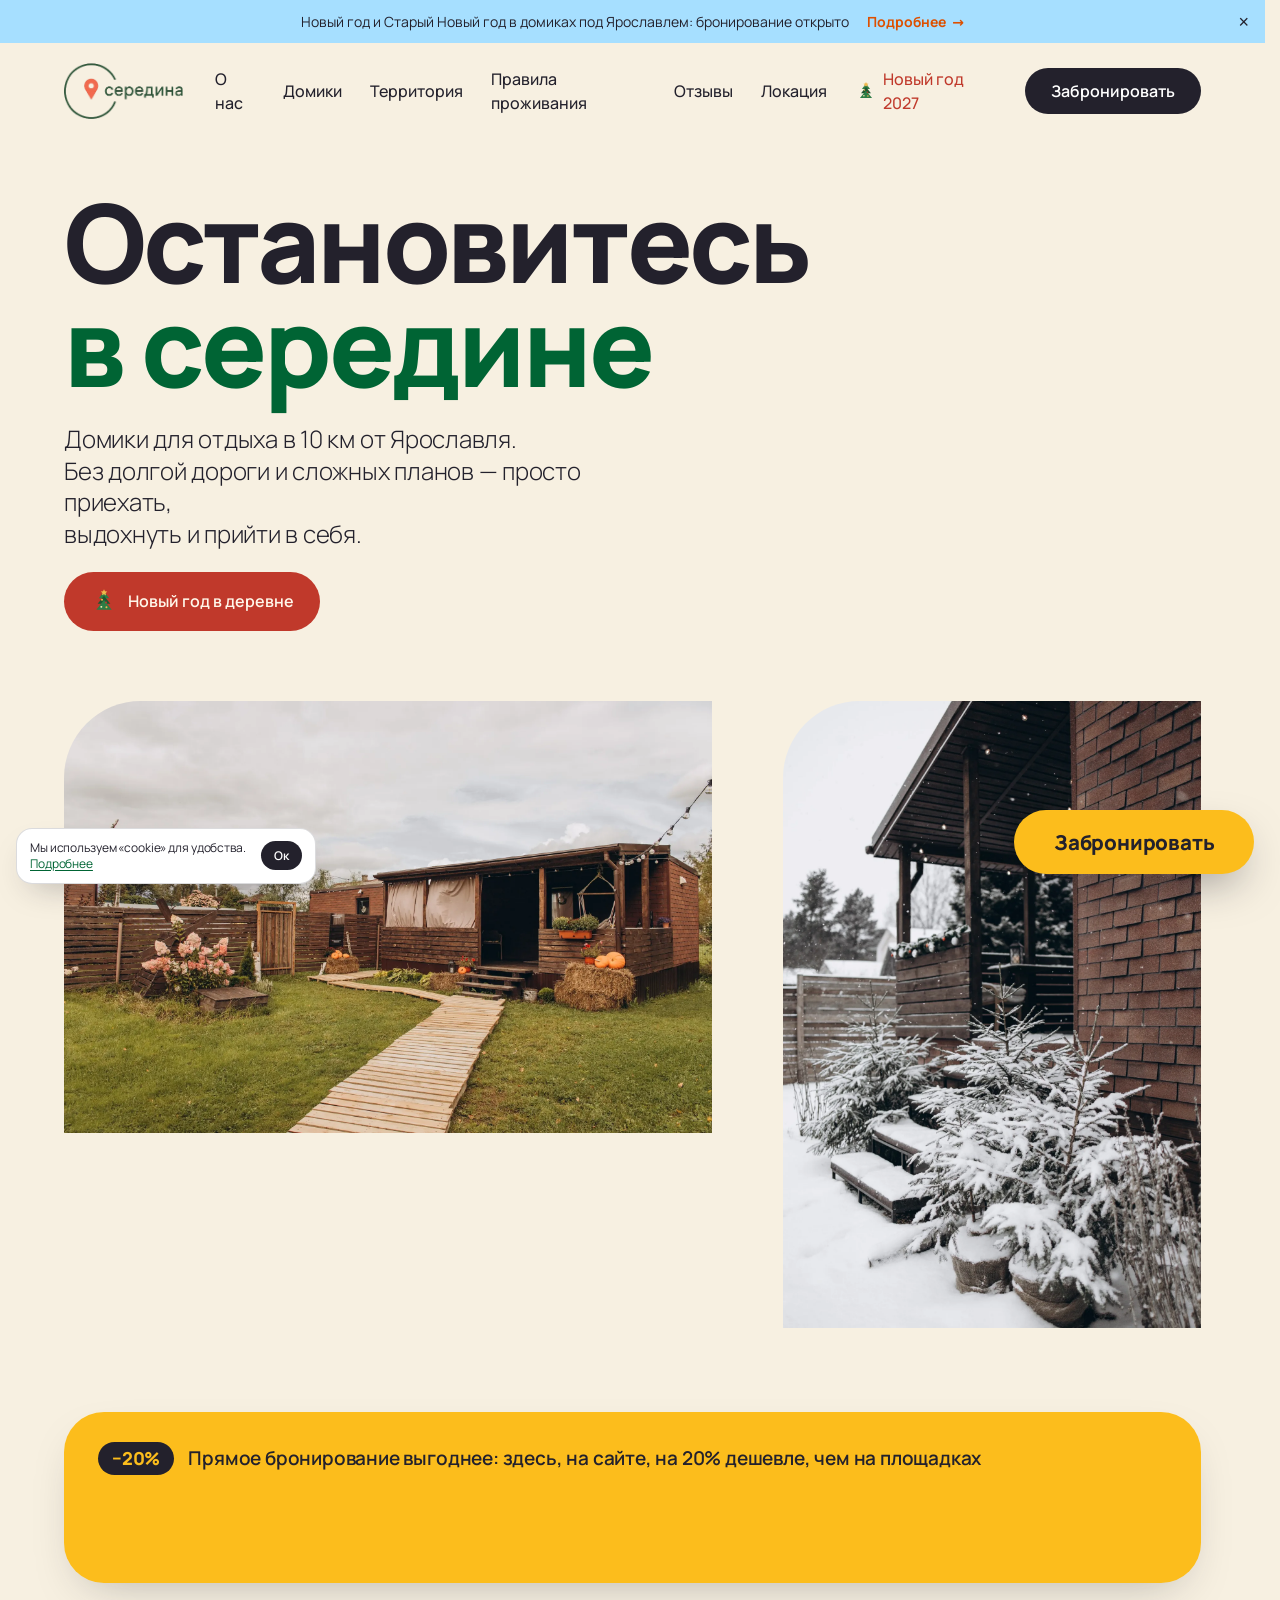
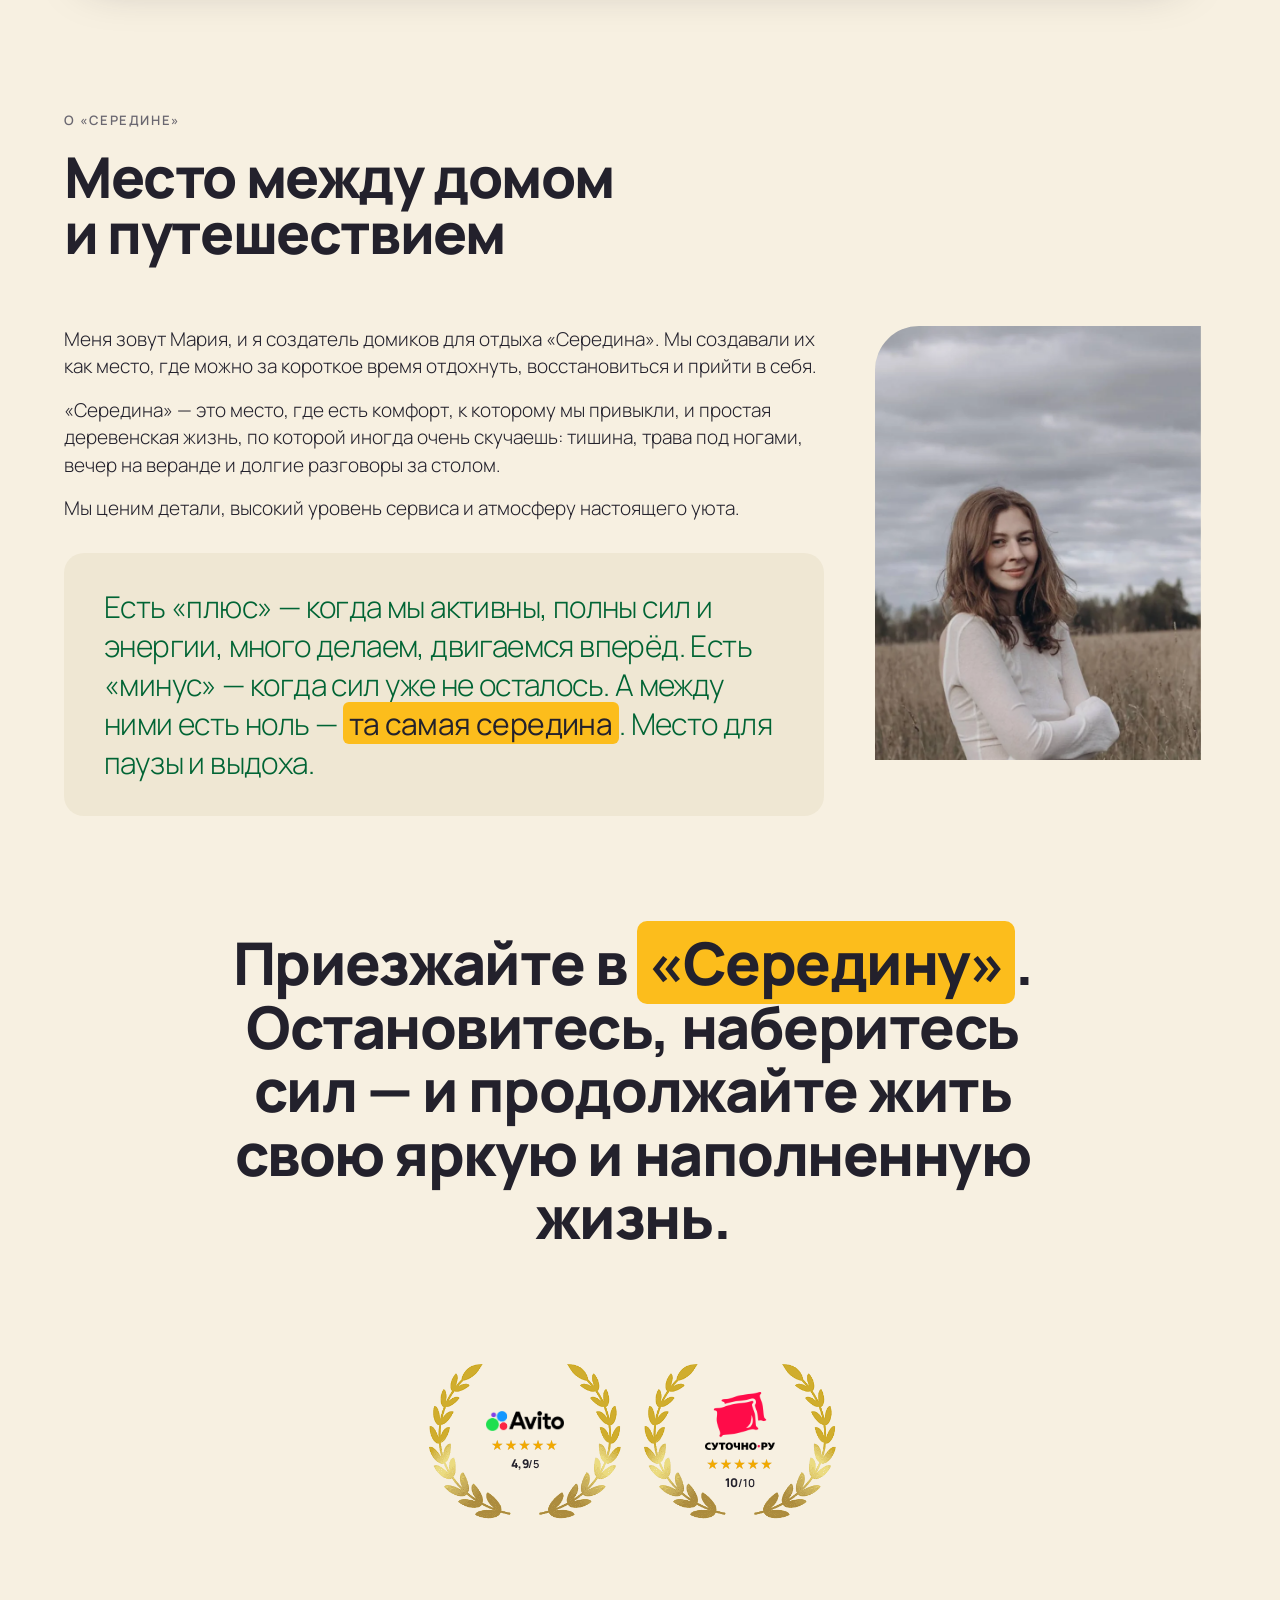
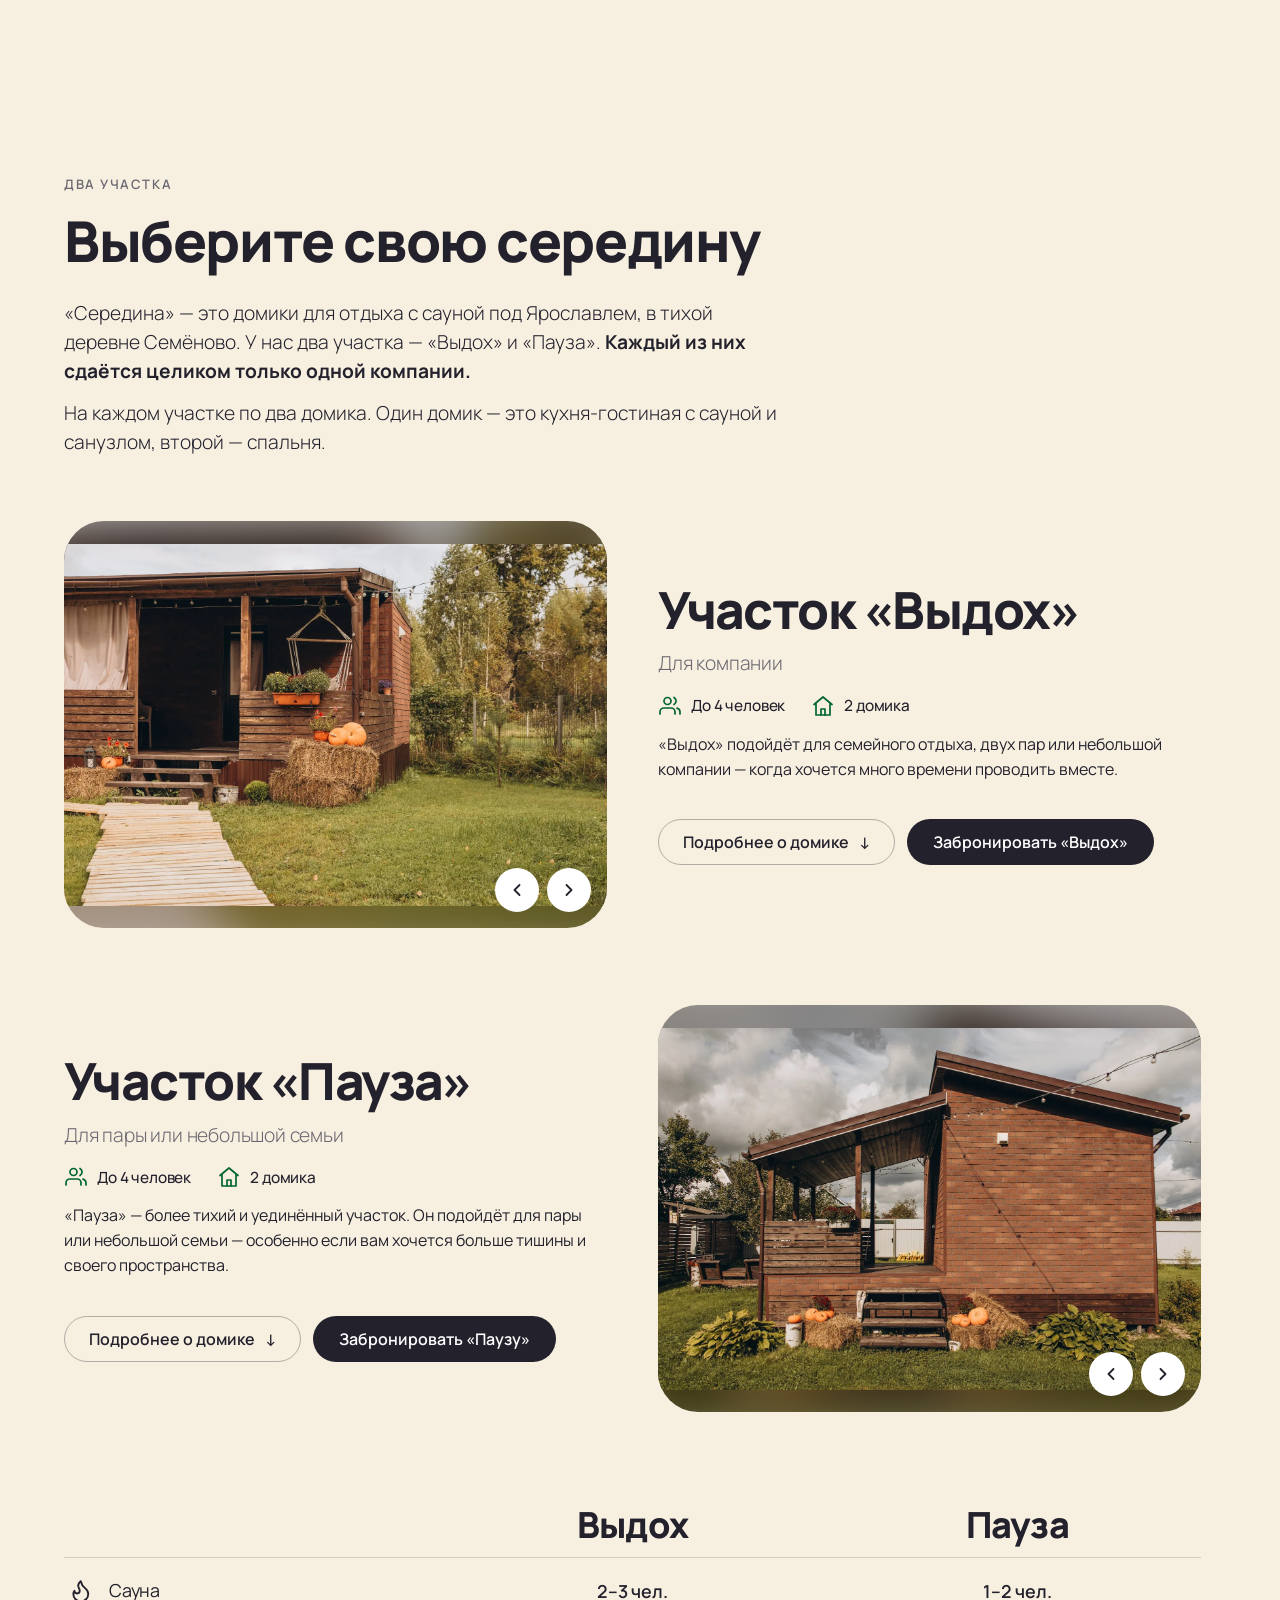
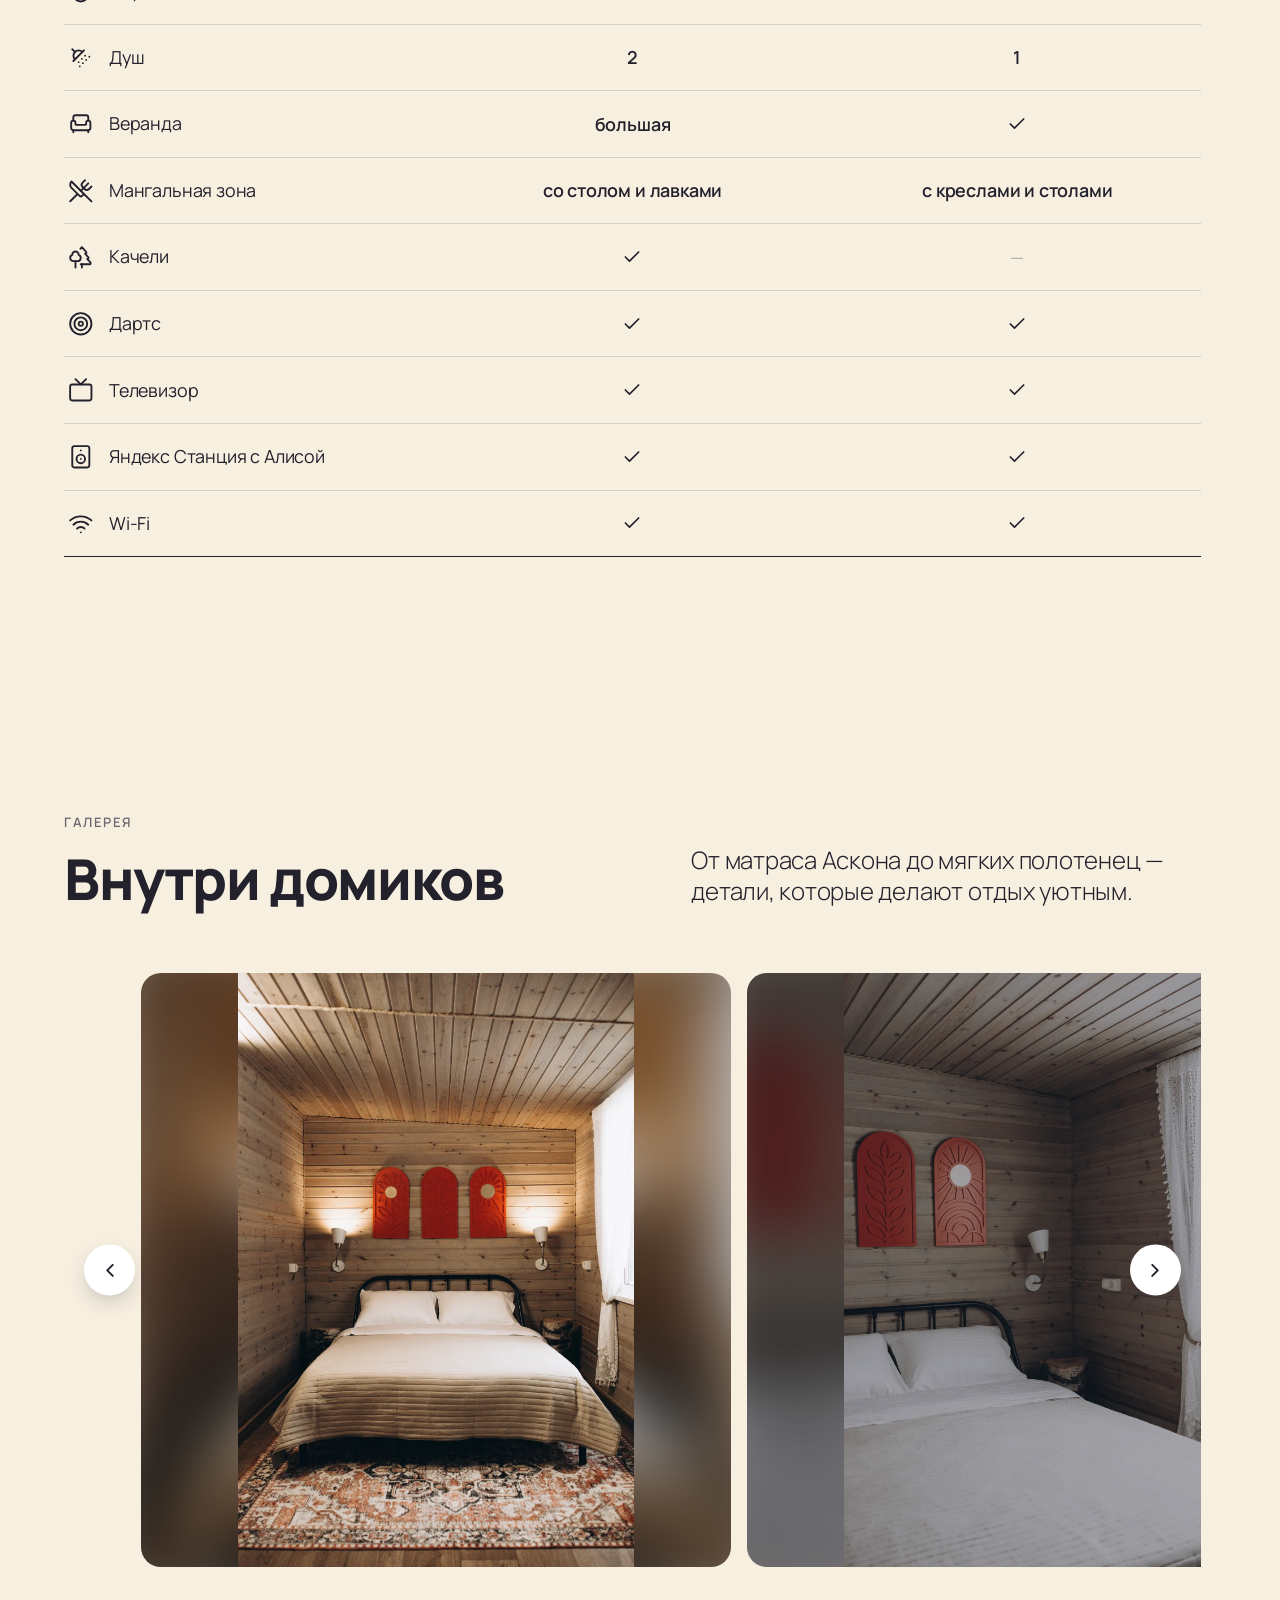
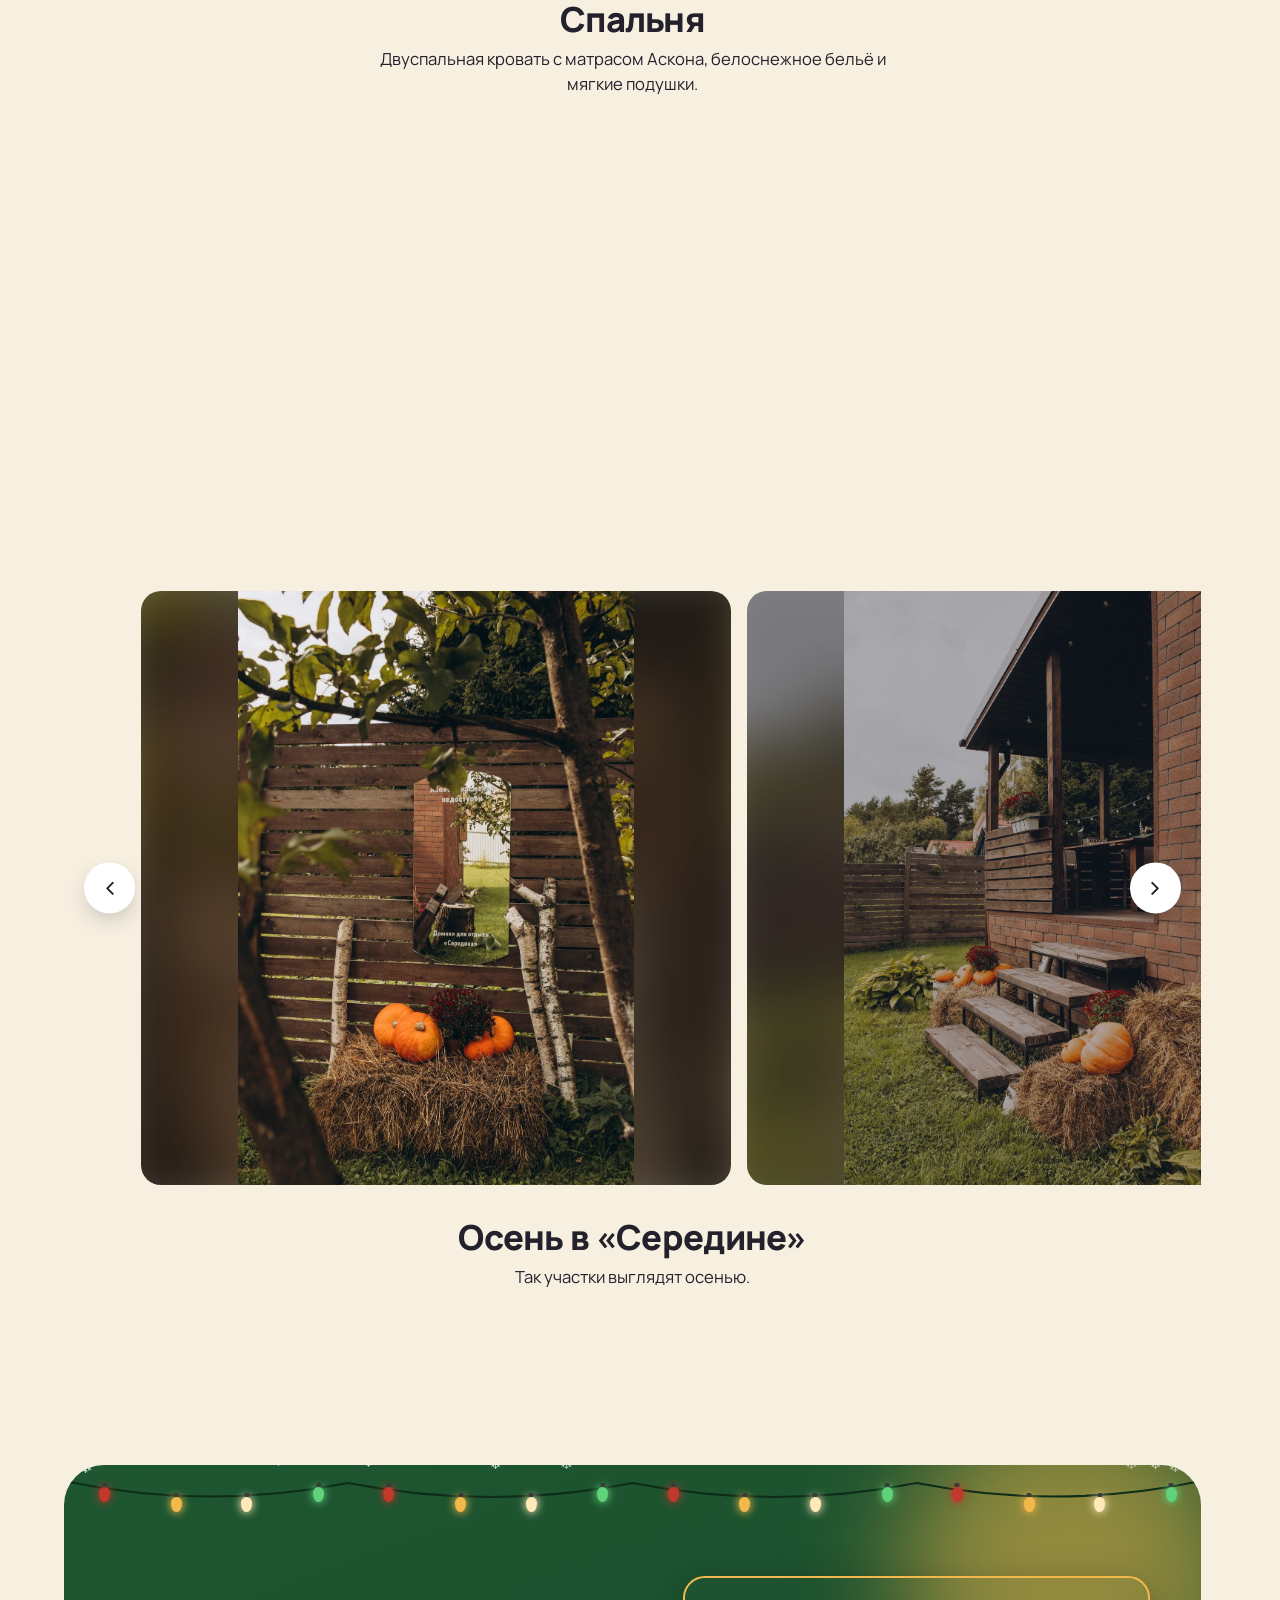
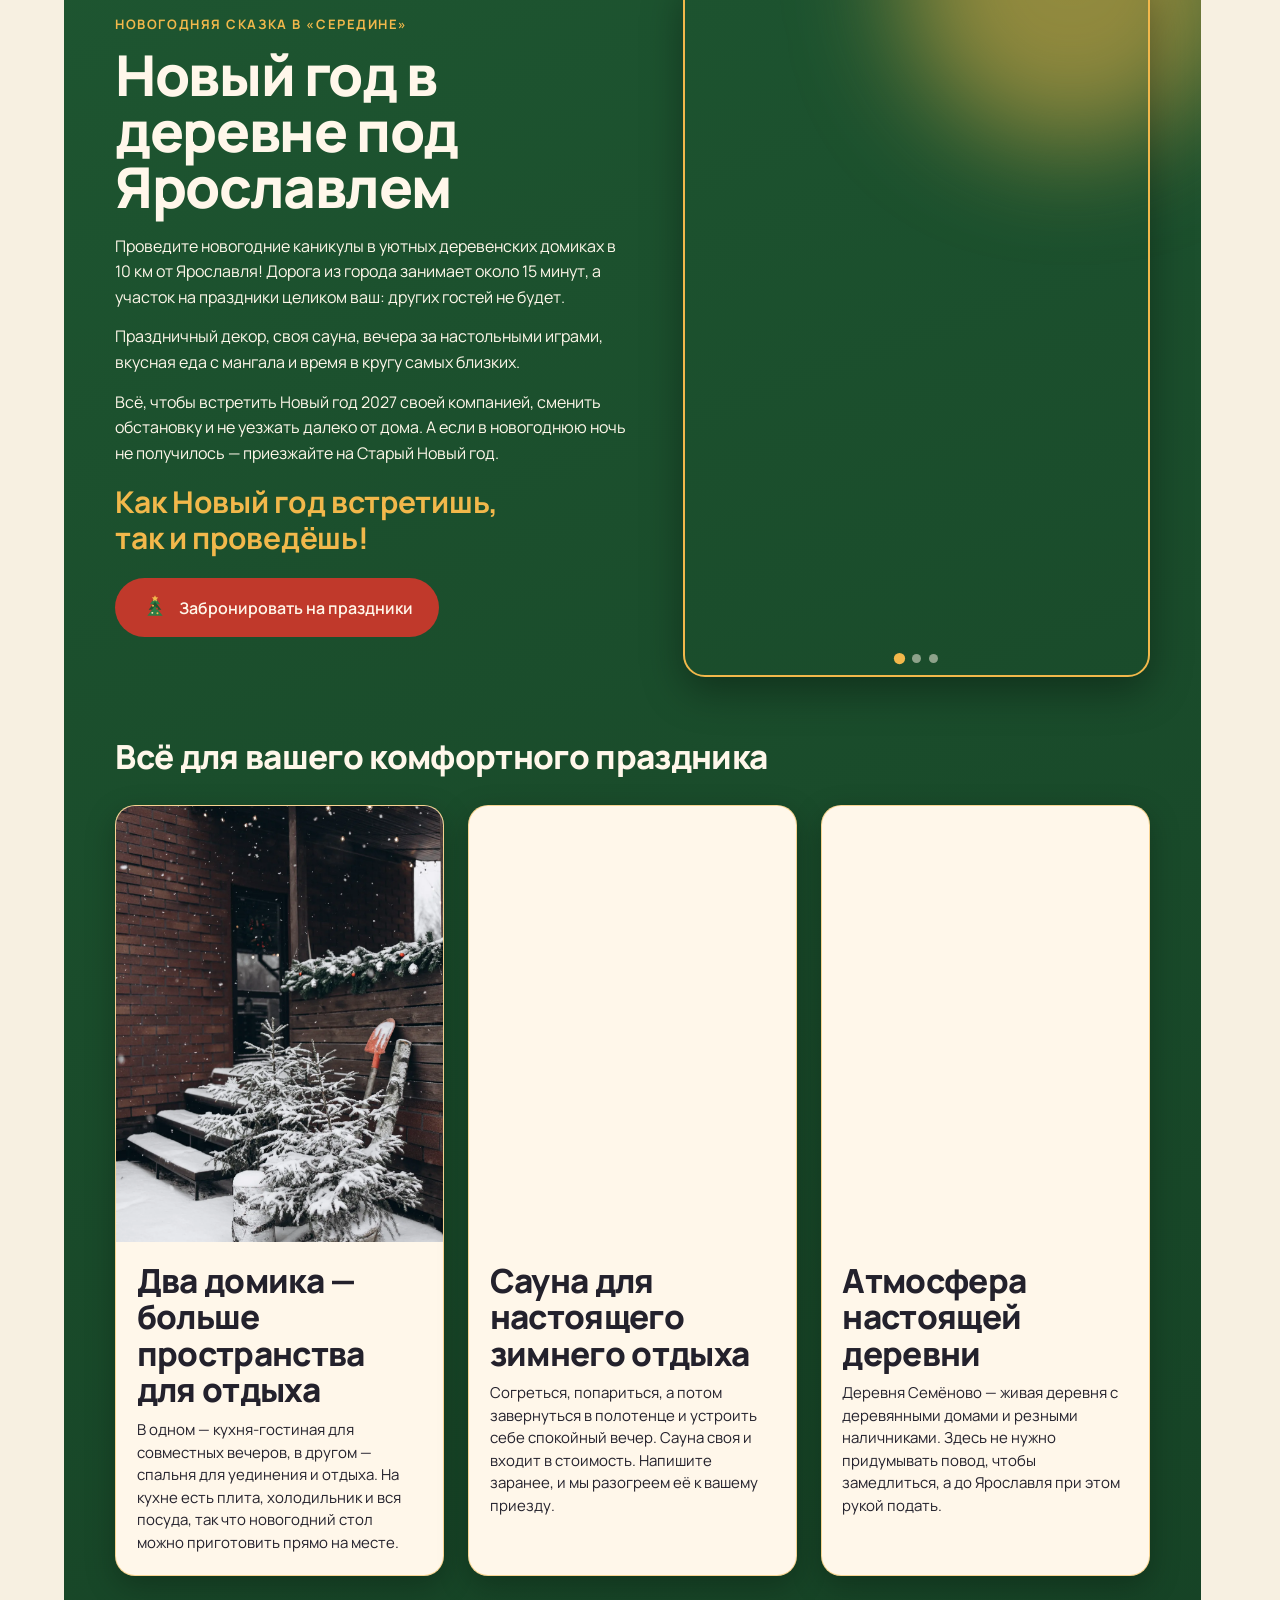
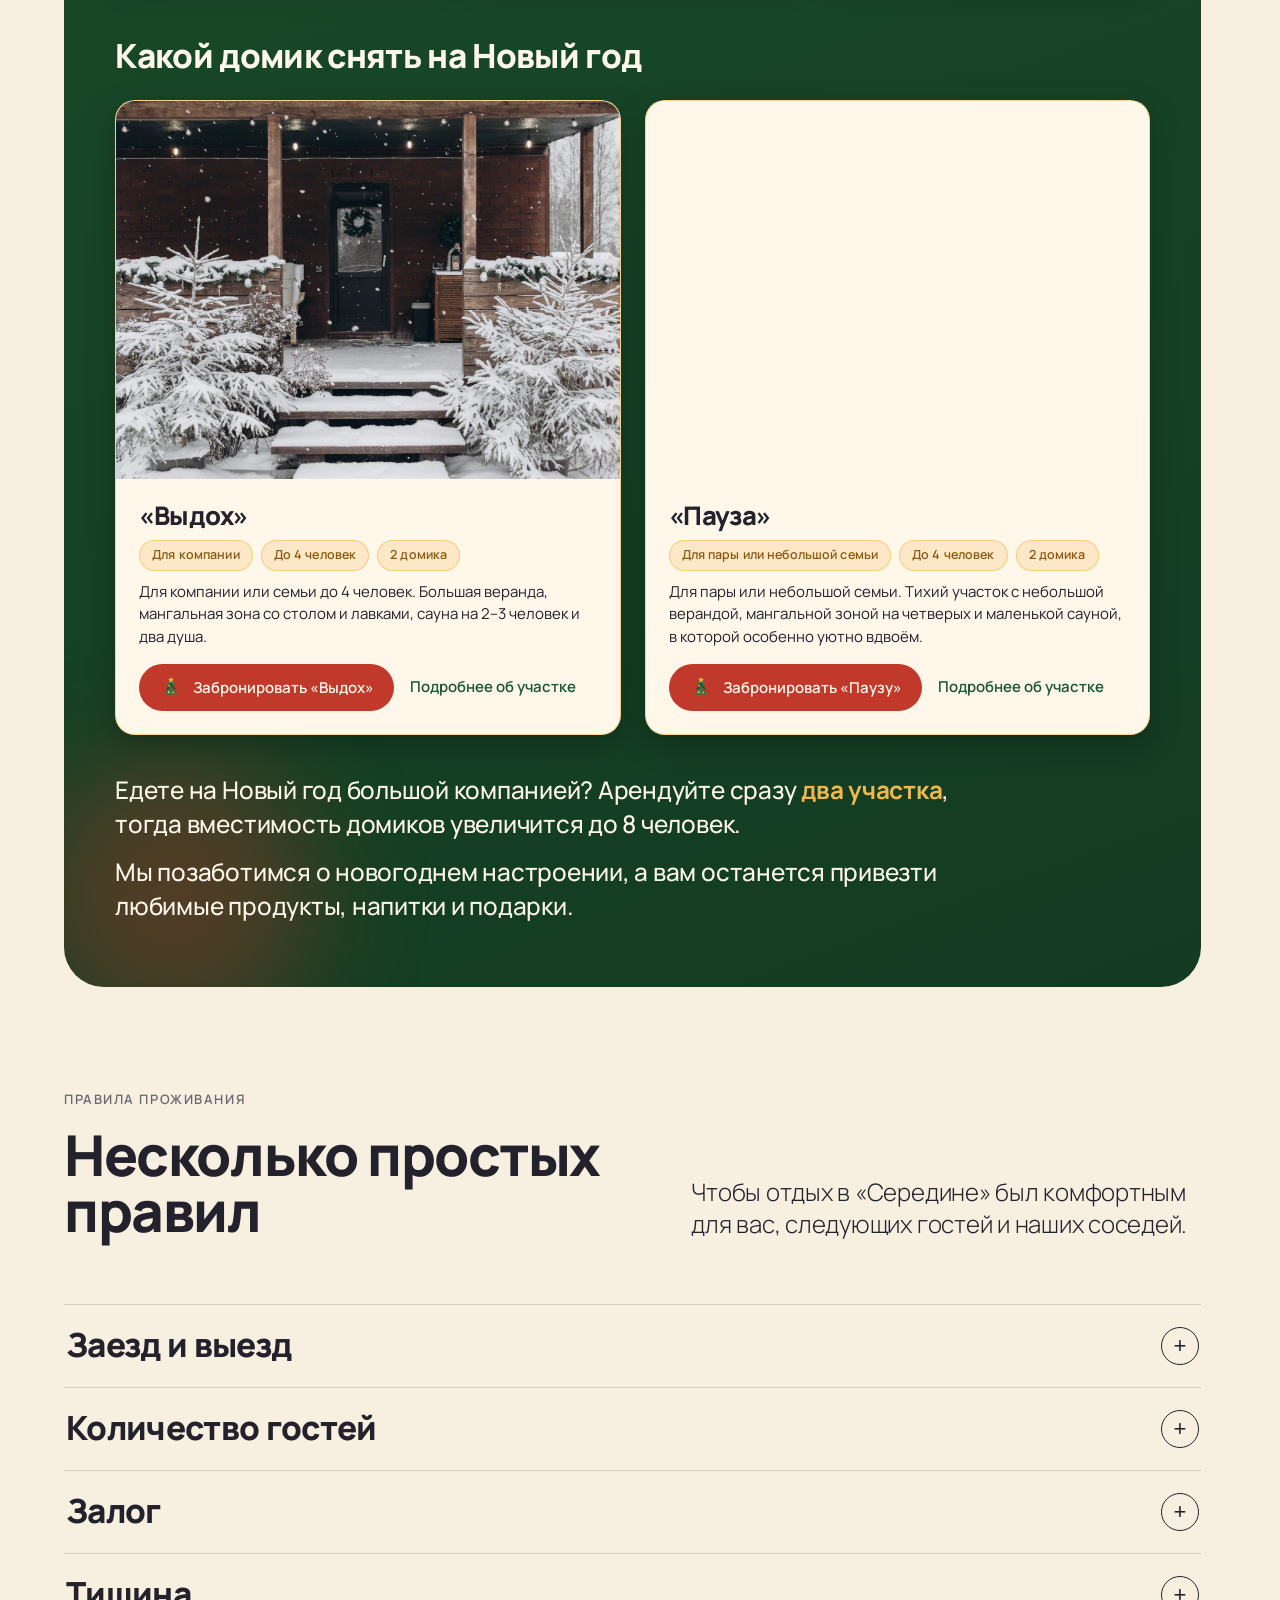
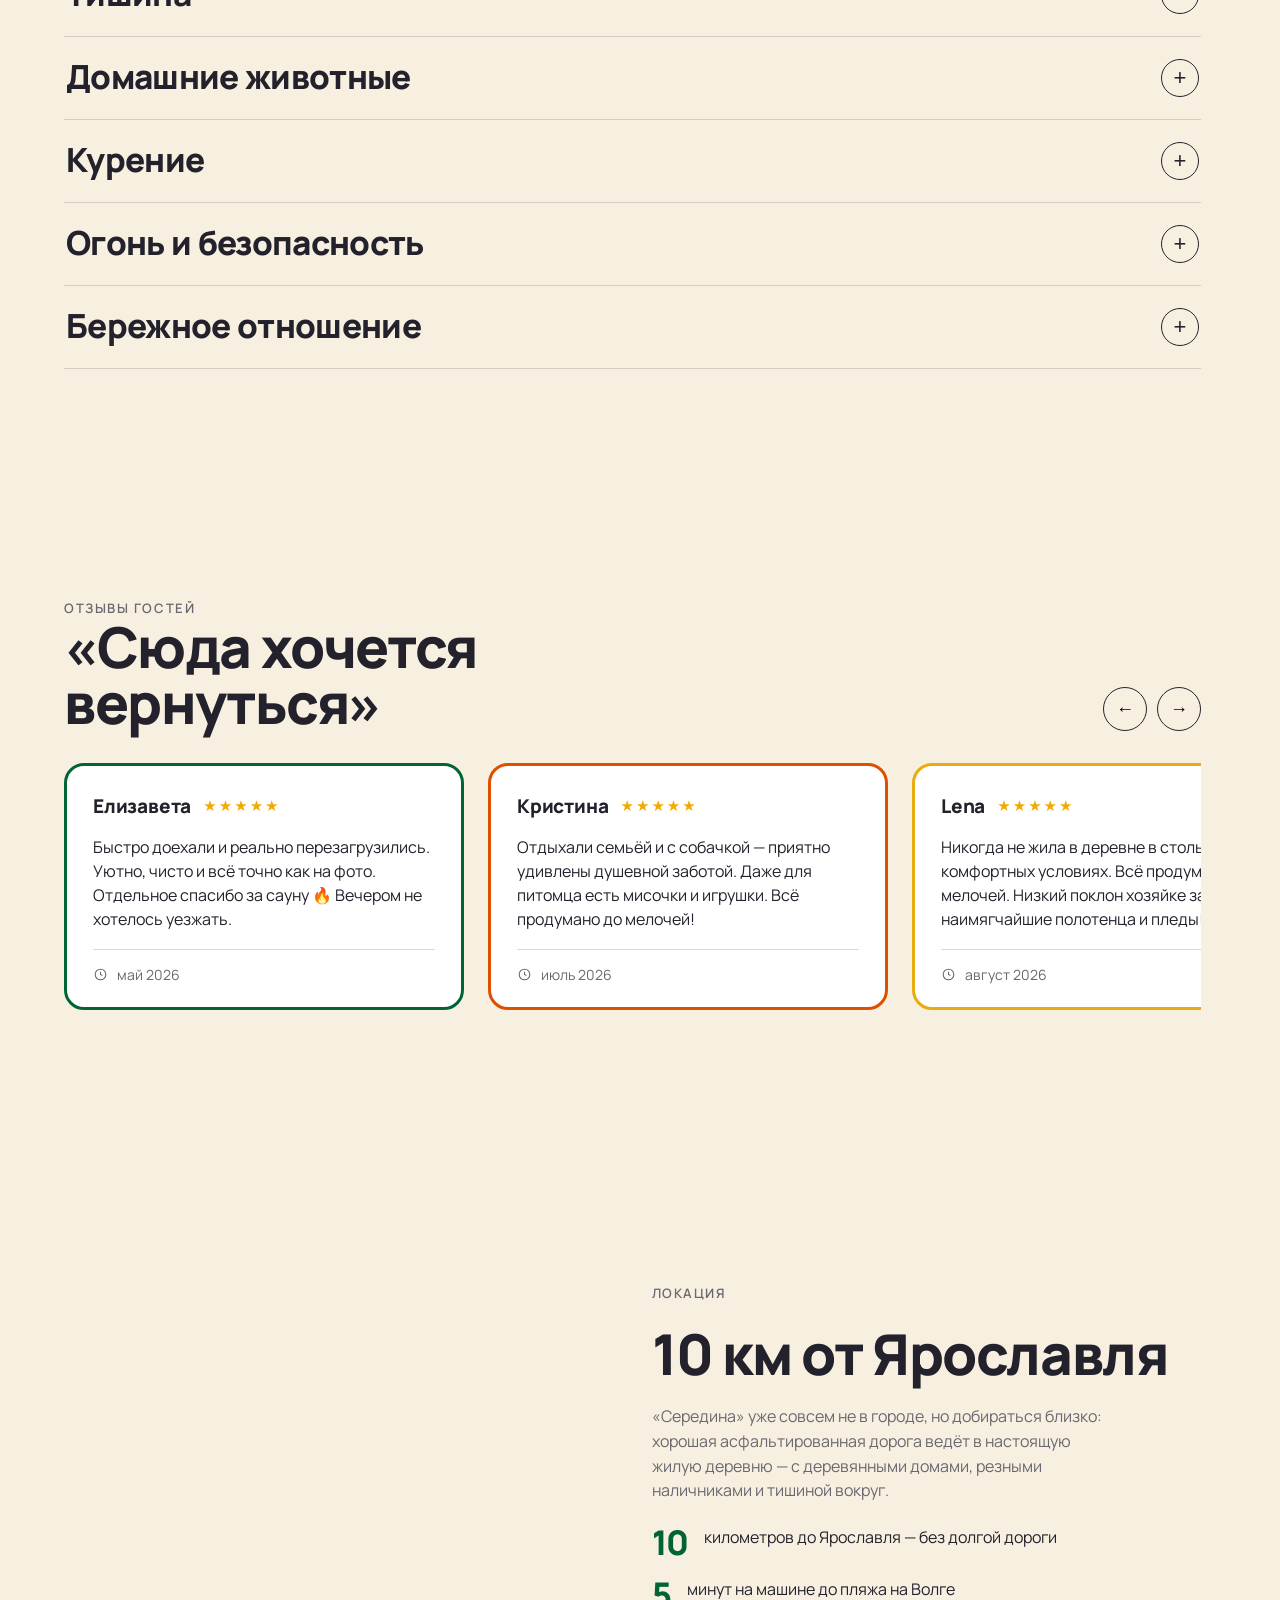
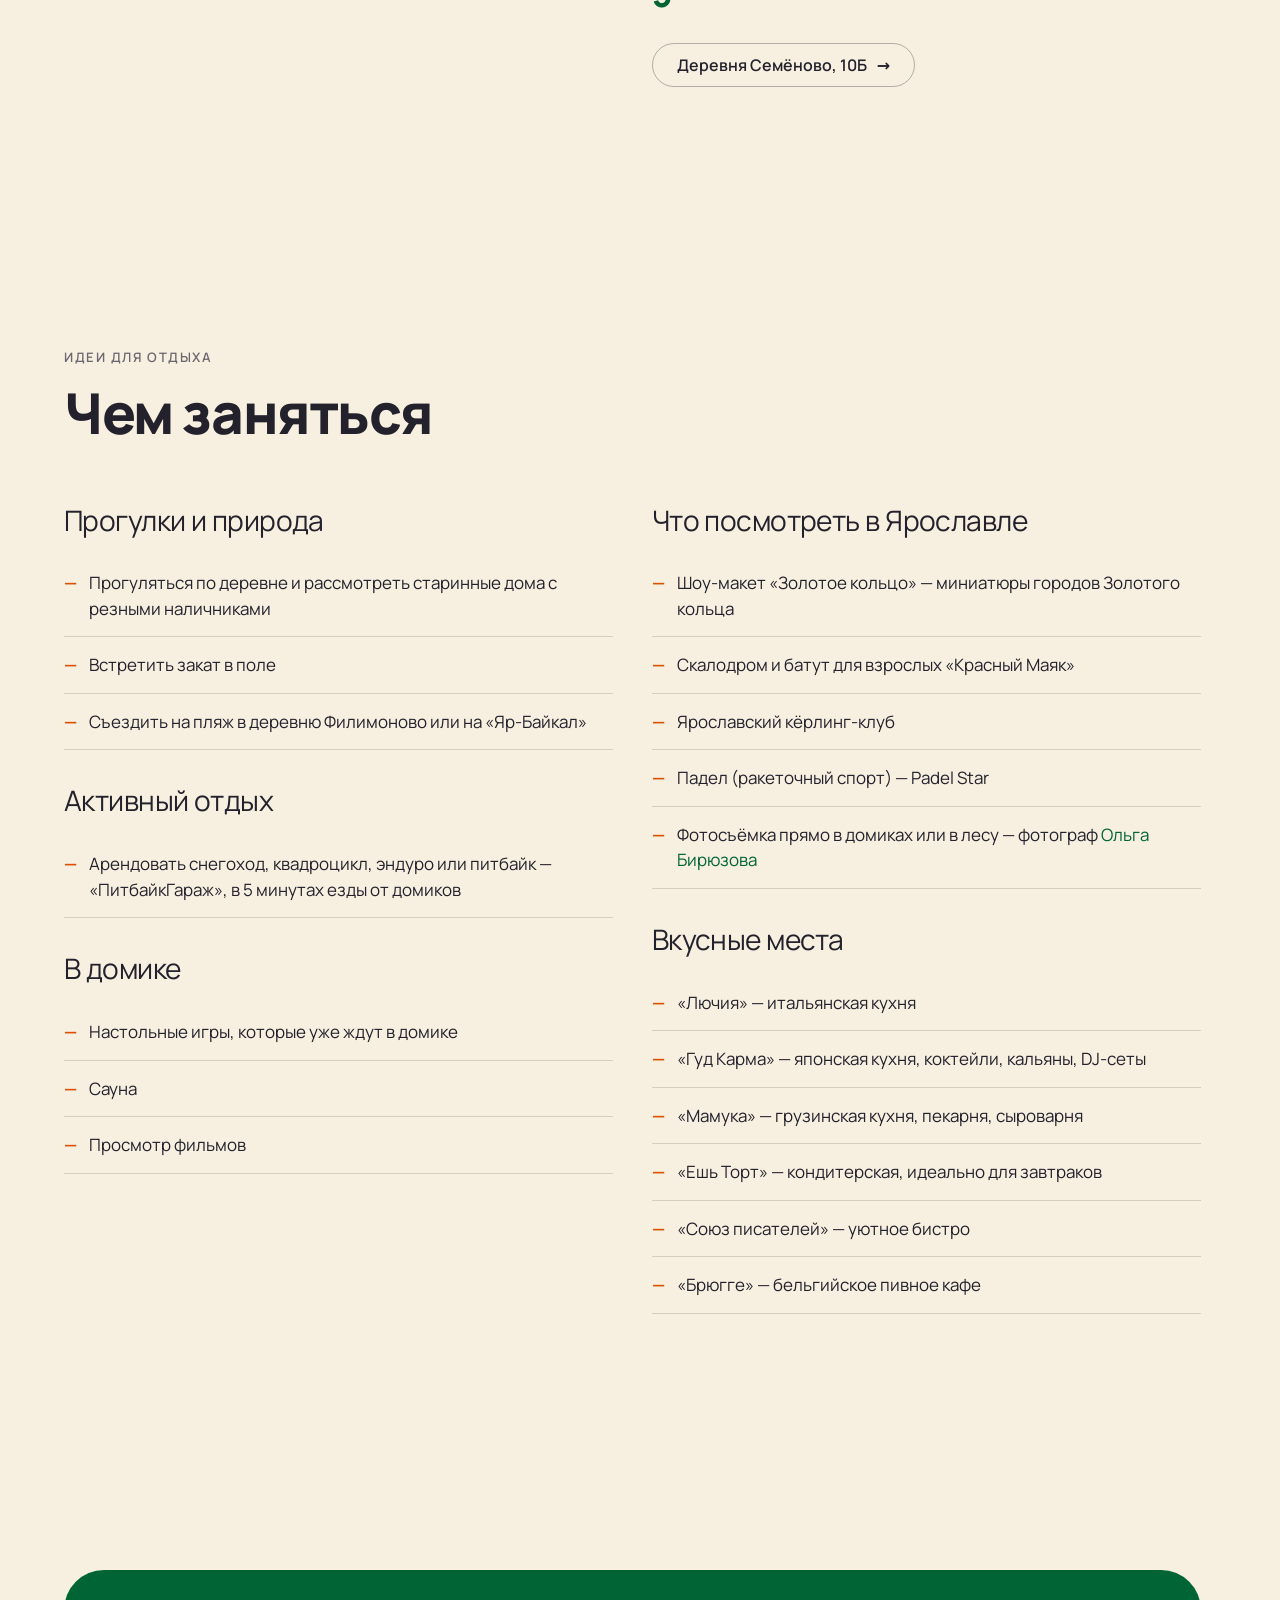
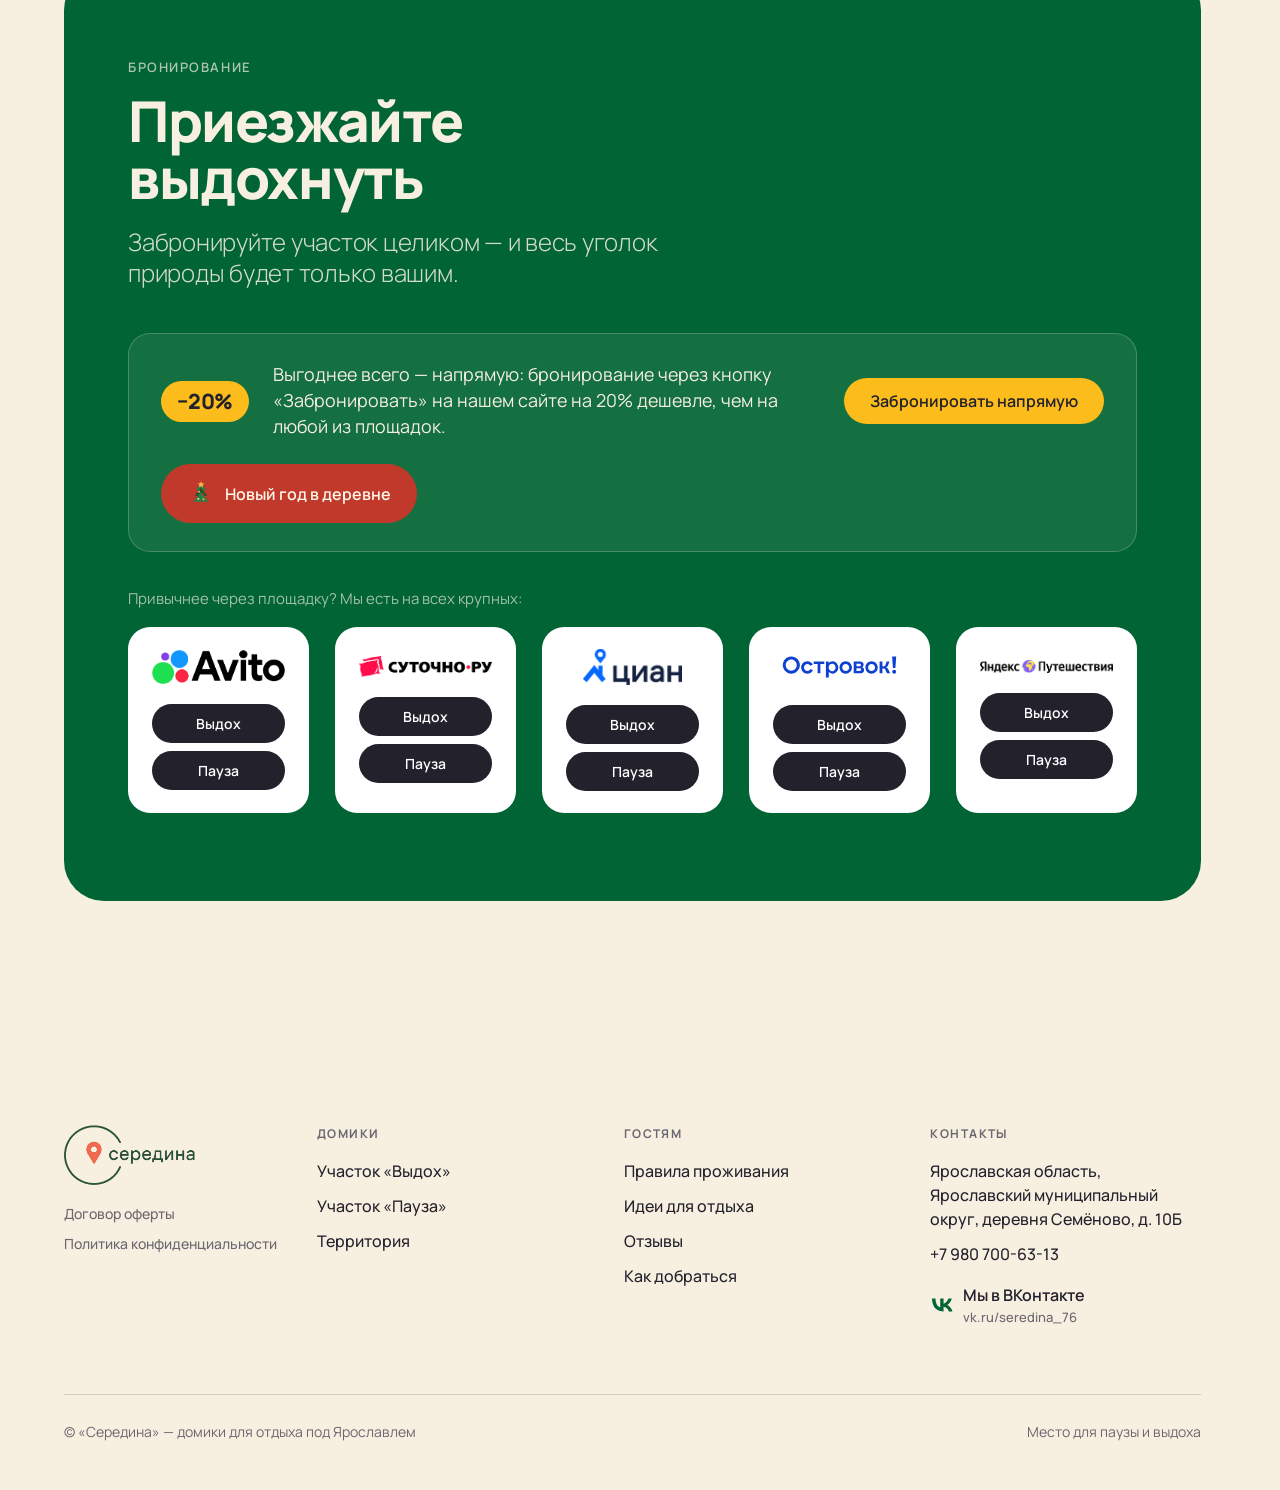
==== commit 11e4f087: "НГ-блок: правки оформления по замечаниям 1. Акцент «Как Новый год встретишь, так и проведёшь!» — без" ====
--- a/index.html
+++ b/index.html
@@ -50,7 +50,7 @@
 <link rel="preload" href="assets/fonts/manrope-800-cyrillic.woff2" as="font" type="font/woff2" crossorigin>
 <link rel="preload" href="assets/fonts/manrope-400-cyrillic.woff2" as="font" type="font/woff2" crossorigin>
 <link rel="preload" href="assets/fonts/manrope-300-cyrillic.woff2" as="font" type="font/woff2" crossorigin>
-<link rel="stylesheet" href="site.css?v=21">
+<link rel="stylesheet" href="site.css?v=22">
 <!-- Yandex.Metrika counter -->
 <script type="text/javascript">
     (function(m,e,t,r,i,k,a){
@@ -339,26 +339,23 @@
     <!-- Гирлянда -->
     <div class="ny-garland" aria-hidden="true">
       <svg class="wire" viewBox="0 0 1200 54" preserveAspectRatio="none"><path d="M0 16 Q150 46 300 18 Q450 46 600 18 Q750 46 900 18 Q1050 46 1200 16"/></svg>
-      <span class="ny-bulb c-red"  style="left:3.1%;top:22px;animation-delay:0s"></span>
-      <span class="ny-bulb c-gold" style="left:9.4%;top:32px;animation-delay:.15s"></span>
-      <span class="ny-bulb c-warm" style="left:15.6%;top:32px;animation-delay:.3s"></span>
-      <span class="ny-bulb c-green" style="left:21.9%;top:22px;animation-delay:.45s"></span>
-      <span class="ny-bulb c-red"  style="left:28.1%;top:22px;animation-delay:.6s"></span>
-      <span class="ny-bulb c-gold" style="left:34.4%;top:32px;animation-delay:.75s"></span>
-      <span class="ny-bulb c-warm" style="left:40.6%;top:32px;animation-delay:.9s"></span>
-      <span class="ny-bulb c-green" style="left:46.9%;top:22px;animation-delay:1.05s"></span>
-      <span class="ny-bulb c-red"  style="left:53.1%;top:22px;animation-delay:1.2s"></span>
-      <span class="ny-bulb c-gold" style="left:59.4%;top:32px;animation-delay:1.35s"></span>
-      <span class="ny-bulb c-warm" style="left:65.6%;top:32px;animation-delay:1.5s"></span>
-      <span class="ny-bulb c-green" style="left:71.9%;top:22px;animation-delay:1.65s"></span>
-      <span class="ny-bulb c-red"  style="left:78.1%;top:22px;animation-delay:1.8s"></span>
-      <span class="ny-bulb c-gold" style="left:84.4%;top:32px;animation-delay:1.95s"></span>
-      <span class="ny-bulb c-warm" style="left:90.6%;top:32px;animation-delay:2.1s"></span>
-      <span class="ny-bulb c-green" style="left:96.9%;top:22px;animation-delay:2.25s"></span>
-    </div>
-    <!-- Ёлочные шары -->
-    <span class="ny-orn left" aria-hidden="true"><b></b></span>
-    <span class="ny-orn right" aria-hidden="true"><b></b></span>
+      <span class="ny-bulb c-red"   style="left:3.1%;top:22px;animation-duration:3.4s;animation-delay:-.2s"></span>
+      <span class="ny-bulb c-gold"  style="left:9.4%;top:32px;animation-duration:4.6s;animation-delay:-1.9s"></span>
+      <span class="ny-bulb c-warm"  style="left:15.6%;top:32px;animation-duration:2.9s;animation-delay:-.8s"></span>
+      <span class="ny-bulb c-green" style="left:21.9%;top:22px;animation-duration:5.2s;animation-delay:-2.7s"></span>
+      <span class="ny-bulb c-red"   style="left:28.1%;top:22px;animation-duration:3.8s;animation-delay:-1.1s"></span>
+      <span class="ny-bulb c-gold"  style="left:34.4%;top:32px;animation-duration:4.2s;animation-delay:-3.3s"></span>
+      <span class="ny-bulb c-warm"  style="left:40.6%;top:32px;animation-duration:5.5s;animation-delay:-.4s"></span>
+      <span class="ny-bulb c-green" style="left:46.9%;top:22px;animation-duration:3.1s;animation-delay:-2.1s"></span>
+      <span class="ny-bulb c-red"   style="left:53.1%;top:22px;animation-duration:4.9s;animation-delay:-1.5s"></span>
+      <span class="ny-bulb c-gold"  style="left:59.4%;top:32px;animation-duration:3.6s;animation-delay:-3.8s"></span>
+      <span class="ny-bulb c-warm"  style="left:65.6%;top:32px;animation-duration:4.4s;animation-delay:-.9s"></span>
+      <span class="ny-bulb c-green" style="left:71.9%;top:22px;animation-duration:2.9s;animation-delay:-2.4s"></span>
+      <span class="ny-bulb c-red"   style="left:78.1%;top:22px;animation-duration:5.1s;animation-delay:-.3s"></span>
+      <span class="ny-bulb c-gold"  style="left:84.4%;top:32px;animation-duration:3.3s;animation-delay:-1.7s"></span>
+      <span class="ny-bulb c-warm"  style="left:90.6%;top:32px;animation-duration:4.7s;animation-delay:-3.1s"></span>
+      <span class="ny-bulb c-green" style="left:96.9%;top:22px;animation-duration:3.9s;animation-delay:-.6s"></span>
+    </div>
     <!-- Снег (наполняется в site.js) -->
     <div class="ny-snow" data-ny-snow aria-hidden="true"></div>
 
@@ -438,15 +435,11 @@
           </div>
         </div>
       </div>
-      <div class="ny-note">
-        <svg class="ny-tree" viewBox="0 0 24 24" fill="none" aria-hidden="true"><path d="M12 3.2 7.6 9.2h8.8z" fill="#2e7d46"/><path d="M12 7 6.6 14h10.8z" fill="#1e5631"/><path d="M12 10.8 5.4 19h13.2z" fill="#2e7d46"/><path d="M12 1.5l.86 1.74 1.92.28-1.39 1.35.33 1.91L12 5.83l-1.72.9.33-1.91-1.39-1.35 1.92-.28z" fill="#f2b84b"/><circle cx="10.3" cy="10.4" r=".85" fill="#f2b84b"/><circle cx="13.7" cy="12.8" r=".85" fill="#c0392b"/><circle cx="9.7" cy="16.6" r=".85" fill="#ffe9b8"/><circle cx="14.1" cy="17" r=".85" fill="#f2b84b"/></svg>
+      <div class="ny-closing">
         <p>Едете на Новый год большой компанией? Арендуйте сразу <strong>два участка</strong>, тогда вместимость домиков увеличится до 8 человек.</p>
-      </div>
-      <p class="ny-line">Мы позаботимся о новогоднем настроении, а вам останется привезти любимые продукты, напитки и подарки.</p>
-    </div>
-
-    <!-- Кнопка-завершение раздела -->
-    <div class="ny-faq-cta ny-sub"><a class="btn ny-btn" href="#booking"><svg class="ny-tree" viewBox="0 0 24 24" fill="none" aria-hidden="true"><path d="M12 3.2 7.6 9.2h8.8z" fill="#2e7d46"/><path d="M12 7 6.6 14h10.8z" fill="#1e5631"/><path d="M12 10.8 5.4 19h13.2z" fill="#2e7d46"/><path d="M12 1.5l.86 1.74 1.92.28-1.39 1.35.33 1.91L12 5.83l-1.72.9.33-1.91-1.39-1.35 1.92-.28z" fill="#f2b84b"/><circle cx="10.3" cy="10.4" r=".85" fill="#f2b84b"/><circle cx="13.7" cy="12.8" r=".85" fill="#c0392b"/><circle cx="9.7" cy="16.6" r=".85" fill="#ffe9b8"/><circle cx="14.1" cy="17" r=".85" fill="#f2b84b"/></svg>Забронировать на Новый год</a></div>
+        <p>Мы позаботимся о новогоднем настроении, а вам останется привезти любимые продукты, напитки и подарки.</p>
+      </div>
+    </div>
   </div>
 </section>
 <!-- NY:end -->
--- a/site.css
+++ b/site.css
@@ -389,13 +389,13 @@
 /* ---- Праздничная кнопка (красная, без тени и бегущей линии, иконка-ёлка) ---- */
 .ny-btn{background:var(--ny-red);color:var(--ny-cream)}
 .ny-btn:hover{background:#a93226;color:#fff;text-decoration:none}
-.ny-btn .ny-tree{width:19px;height:20px;flex:0 0 auto}
+.ny-btn .ny-tree{width:28px;height:29px;flex:0 0 auto}
 .ny-btn.ny-sm{padding:11px 20px;font-size:15px}
-.ny-btn.ny-sm .ny-tree{width:17px;height:18px}
+.ny-btn.ny-sm .ny-tree{width:24px;height:25px}
 
 /* ---- Пункт меню «Новый год» ---- */
 .ny-nav{color:var(--ny-red)!important;display:inline-flex;align-items:center;gap:6px;font-weight:600}
-.ny-nav .ny-tree{width:16px;height:17px;flex:0 0 auto}
+.ny-nav .ny-tree{width:22px;height:23px;flex:0 0 auto}
 
 /* ---- Плашка-плита раздела ---- */
 .ny-plate{position:relative;overflow:hidden;border-radius:var(--r-hero);
@@ -420,16 +420,8 @@
 .ny-bulb.c-gold{background:var(--ny-gold);box-shadow:0 0 9px 1px rgba(242,184,75,.95)}
 .ny-bulb.c-warm{background:var(--ny-warm);box-shadow:0 0 9px 1px rgba(255,233,184,.95)}
 .ny-bulb.c-green{background:#5fd27a;box-shadow:0 0 9px 1px rgba(95,210,122,.9)}
-@keyframes ny-blink{0%,100%{opacity:1}50%{opacity:.4}}
-
-/* ---- Ёлочные шары ---- */
-.ny-orn{position:absolute;top:30px;z-index:3;width:2px;height:46px;background:#0e2d19;transform-origin:top center;animation:ny-sway 4s ease-in-out infinite;pointer-events:none}
-.ny-orn.left{left:9%}.ny-orn.right{right:9%;animation-delay:-2s}
-.ny-orn b{position:absolute;left:50%;bottom:-26px;transform:translateX(-50%);width:28px;height:28px;border-radius:50%;display:block}
-.ny-orn b::before{content:"";position:absolute;top:-5px;left:50%;transform:translateX(-50%);width:7px;height:6px;border-radius:2px;background:var(--ny-gold)}
-.ny-orn.left b{background:radial-gradient(circle at 35% 30%,#e8574a,var(--ny-red));box-shadow:0 0 14px rgba(192,57,43,.7)}
-.ny-orn.right b{background:radial-gradient(circle at 35% 30%,#ffd27a,var(--ny-gold));box-shadow:0 0 14px rgba(242,184,75,.75)}
-@keyframes ny-sway{0%,100%{transform:rotate(-4deg)}50%{transform:rotate(4deg)}}
+/* Лампочки гаснут глубже и у каждой свой период (задаётся инлайном) — огоньки загораются и гаснут вразнобой, без ряби */
+@keyframes ny-blink{0%,100%{opacity:1}50%{opacity:.18}}
 
 /* ---- Снег ---- */
 .ny-snow{position:absolute;inset:0;z-index:1;pointer-events:none;overflow:hidden}
@@ -441,7 +433,7 @@
 .ny-plate h2,.ny-plate h3{color:var(--ny-cream)}
 .ny-plate .h2{margin:12px 0 18px}
 .ny-plate p{color:var(--ny-cream)}
-.ny-accent{display:block;font-style:italic;font-weight:700;color:var(--ny-gold);font-size:clamp(20px,2.4vw,30px);line-height:1.2;margin:18px 0 22px;letter-spacing:-.01em}
+.ny-accent{display:block;font-weight:700;color:var(--ny-gold);font-size:clamp(20px,2.4vw,30px);line-height:1.2;margin:18px 0 22px;letter-spacing:-.01em}
 
 /* ---- Вступление: 2 колонки ---- */
 .ny-intro{display:grid;grid-template-columns:1.05fr .95fr;gap:clamp(26px,4vw,56px);align-items:center;margin-top:clamp(20px,3vw,34px)}
@@ -481,13 +473,11 @@
 .ny-plot-actions{margin-top:auto;display:flex;flex-wrap:wrap;align-items:center;gap:10px 16px;padding-top:6px}
 .ny-plot-actions a.ny-more{color:var(--ny-pine);font-weight:600;font-size:15px}
 
-/* ---- Акцент-плашка под участками ---- */
-.ny-note{display:flex;align-items:flex-start;gap:12px;margin-top:clamp(18px,2.4vw,26px);padding:16px 20px;border-radius:var(--r-card);
-  background:rgba(255,247,234,.1);border:1px solid rgba(242,184,75,.5)}
-.ny-note .ny-tree{width:24px;height:25px;flex:0 0 auto;margin-top:1px}
-.ny-note p{margin:0;font-size:clamp(15px,1.15vw,17px);line-height:1.5;color:var(--ny-cream)}
-.ny-note strong{color:var(--ny-warm)}
-.ny-line{margin-top:14px;color:var(--ny-cream);font-size:15px;line-height:1.5;opacity:.95}
+/* ---- Акцентная фраза под участками ---- */
+.ny-closing{margin-top:clamp(24px,3.2vw,38px)}
+.ny-closing p{color:var(--ny-cream);font-size:clamp(18px,1.9vw,25px);font-weight:500;line-height:1.4;letter-spacing:-.01em;max-width:60ch}
+.ny-closing p+p{margin-top:14px}
+.ny-closing strong{color:var(--ny-gold);font-weight:700}
 
 /* ---- «Чем заняться» ---- */
 .ny-todo{list-style:none;margin:clamp(16px,2vw,22px) 0 0;display:grid;gap:12px;max-width:72ch}
@@ -511,12 +501,11 @@
   .ny-carousel{max-width:360px;margin:0 auto;width:100%}
   .ny-cards{grid-template-columns:1fr;max-width:420px}
   .ny-plots{grid-template-columns:1fr;max-width:460px}
-  .ny-orn.left{left:5%}.ny-orn.right{right:5%}
 }
 
 /* ---- Reduced motion: гирлянда горит статично, мигание/качание/снег off ---- */
 @media(prefers-reduced-motion:reduce){
-  .ny-bulb,.ny-orn,.ny-plate::before,.ny-plate::after{animation:none}
+  .ny-bulb,.ny-plate::before,.ny-plate::after{animation:none}
   .ny-bulb{opacity:1}
   .ny-snow{display:none}
 }
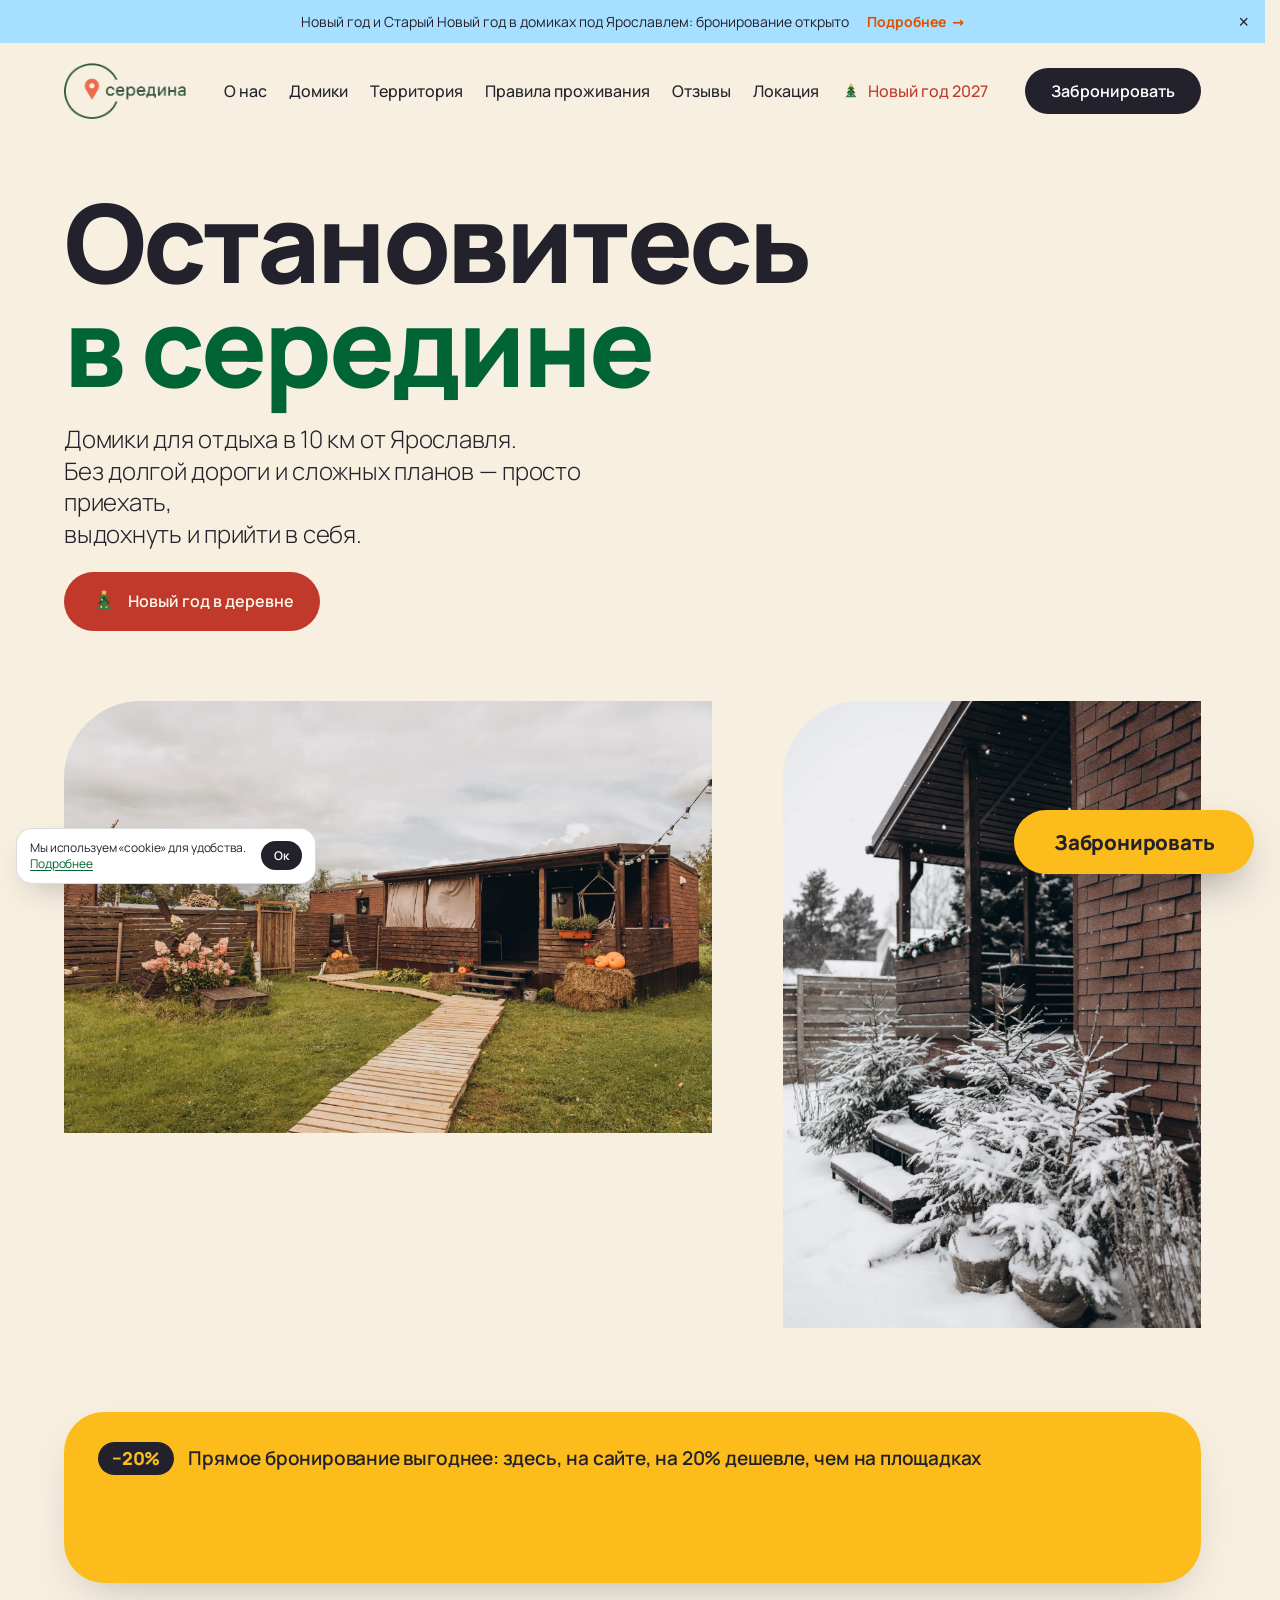
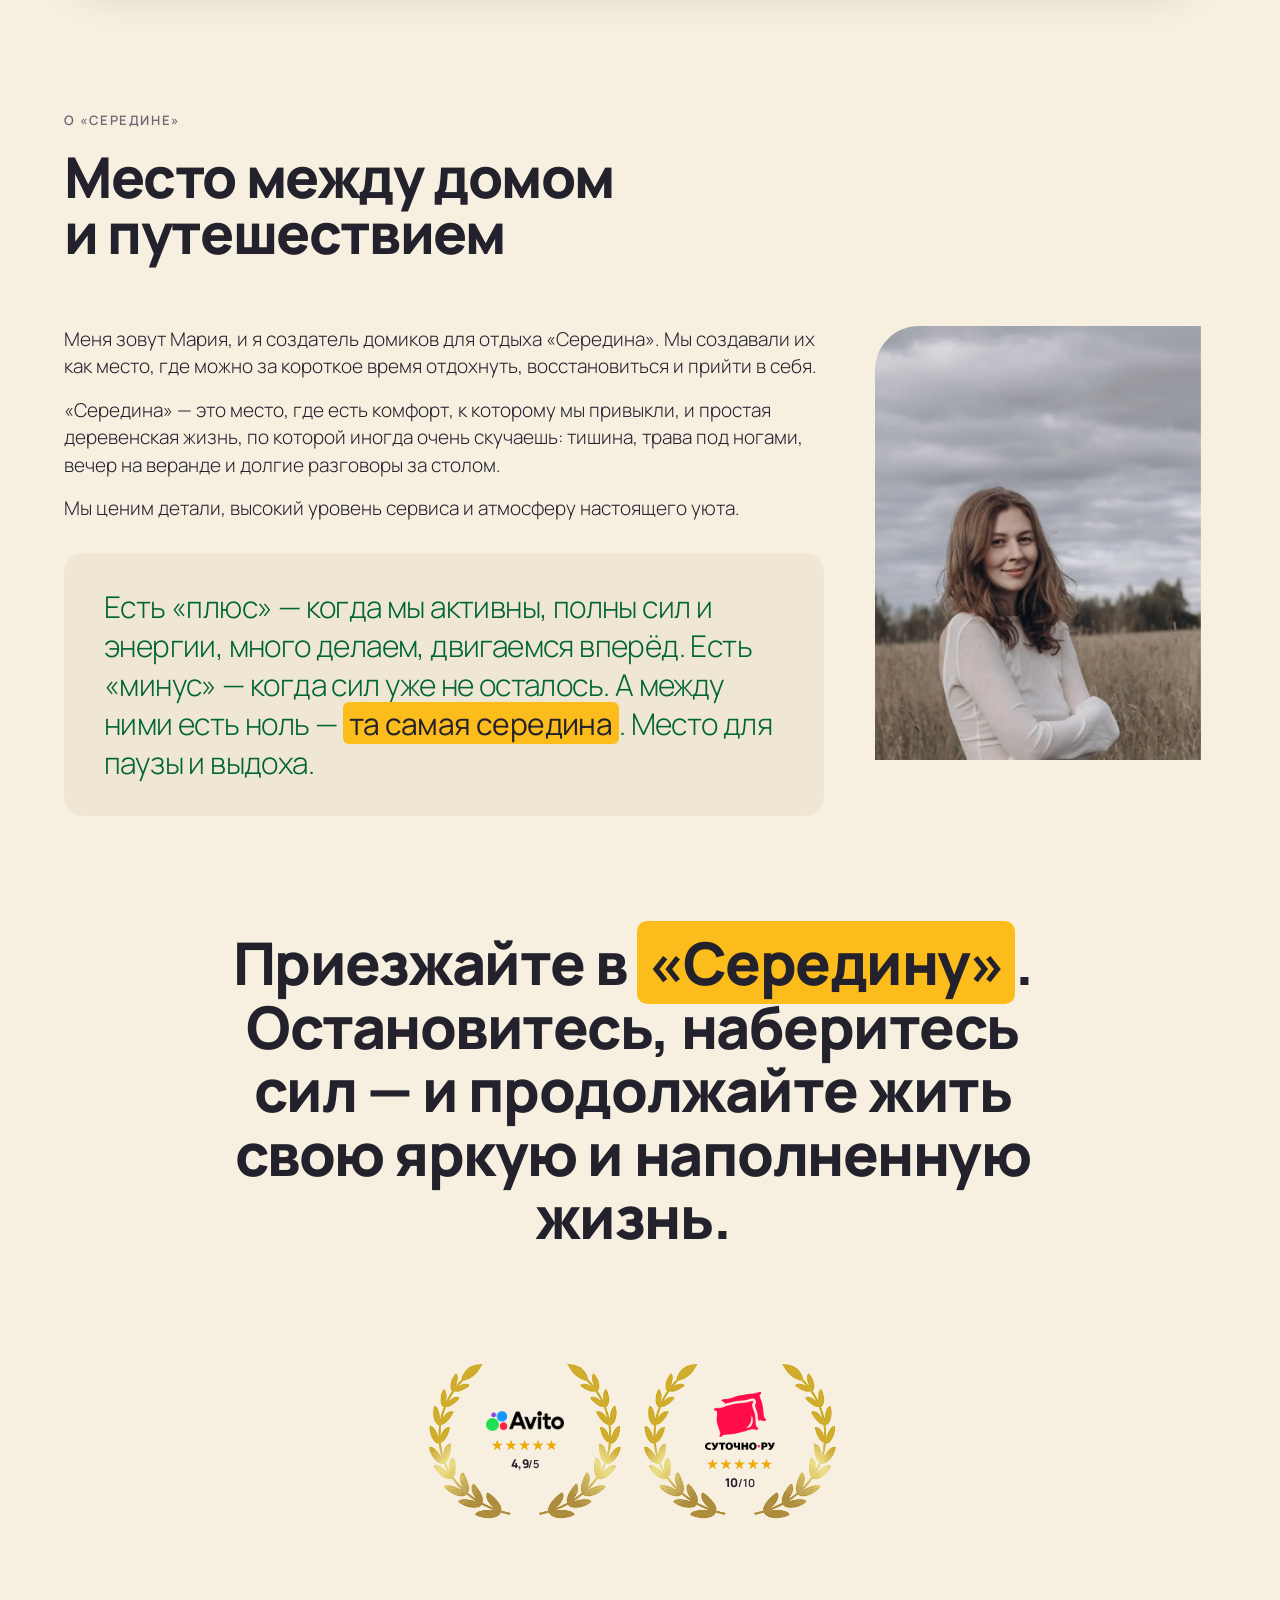
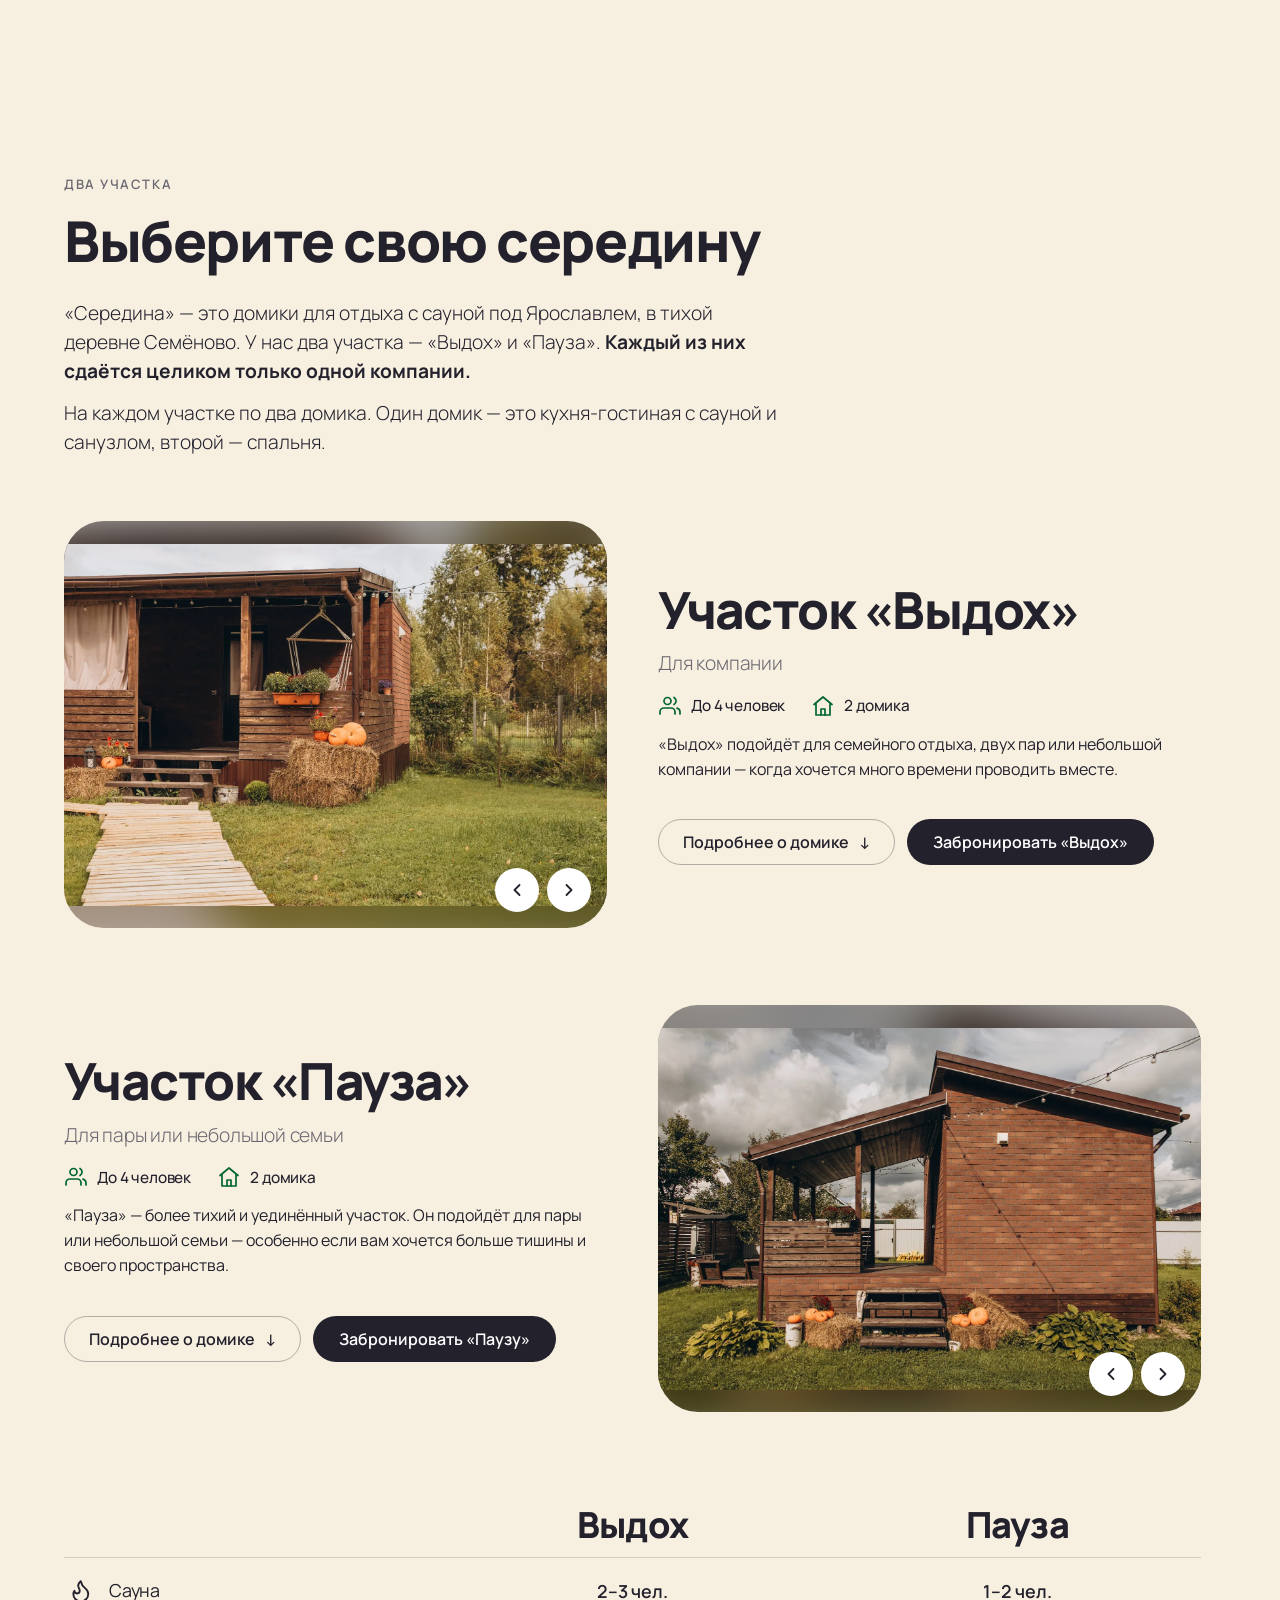
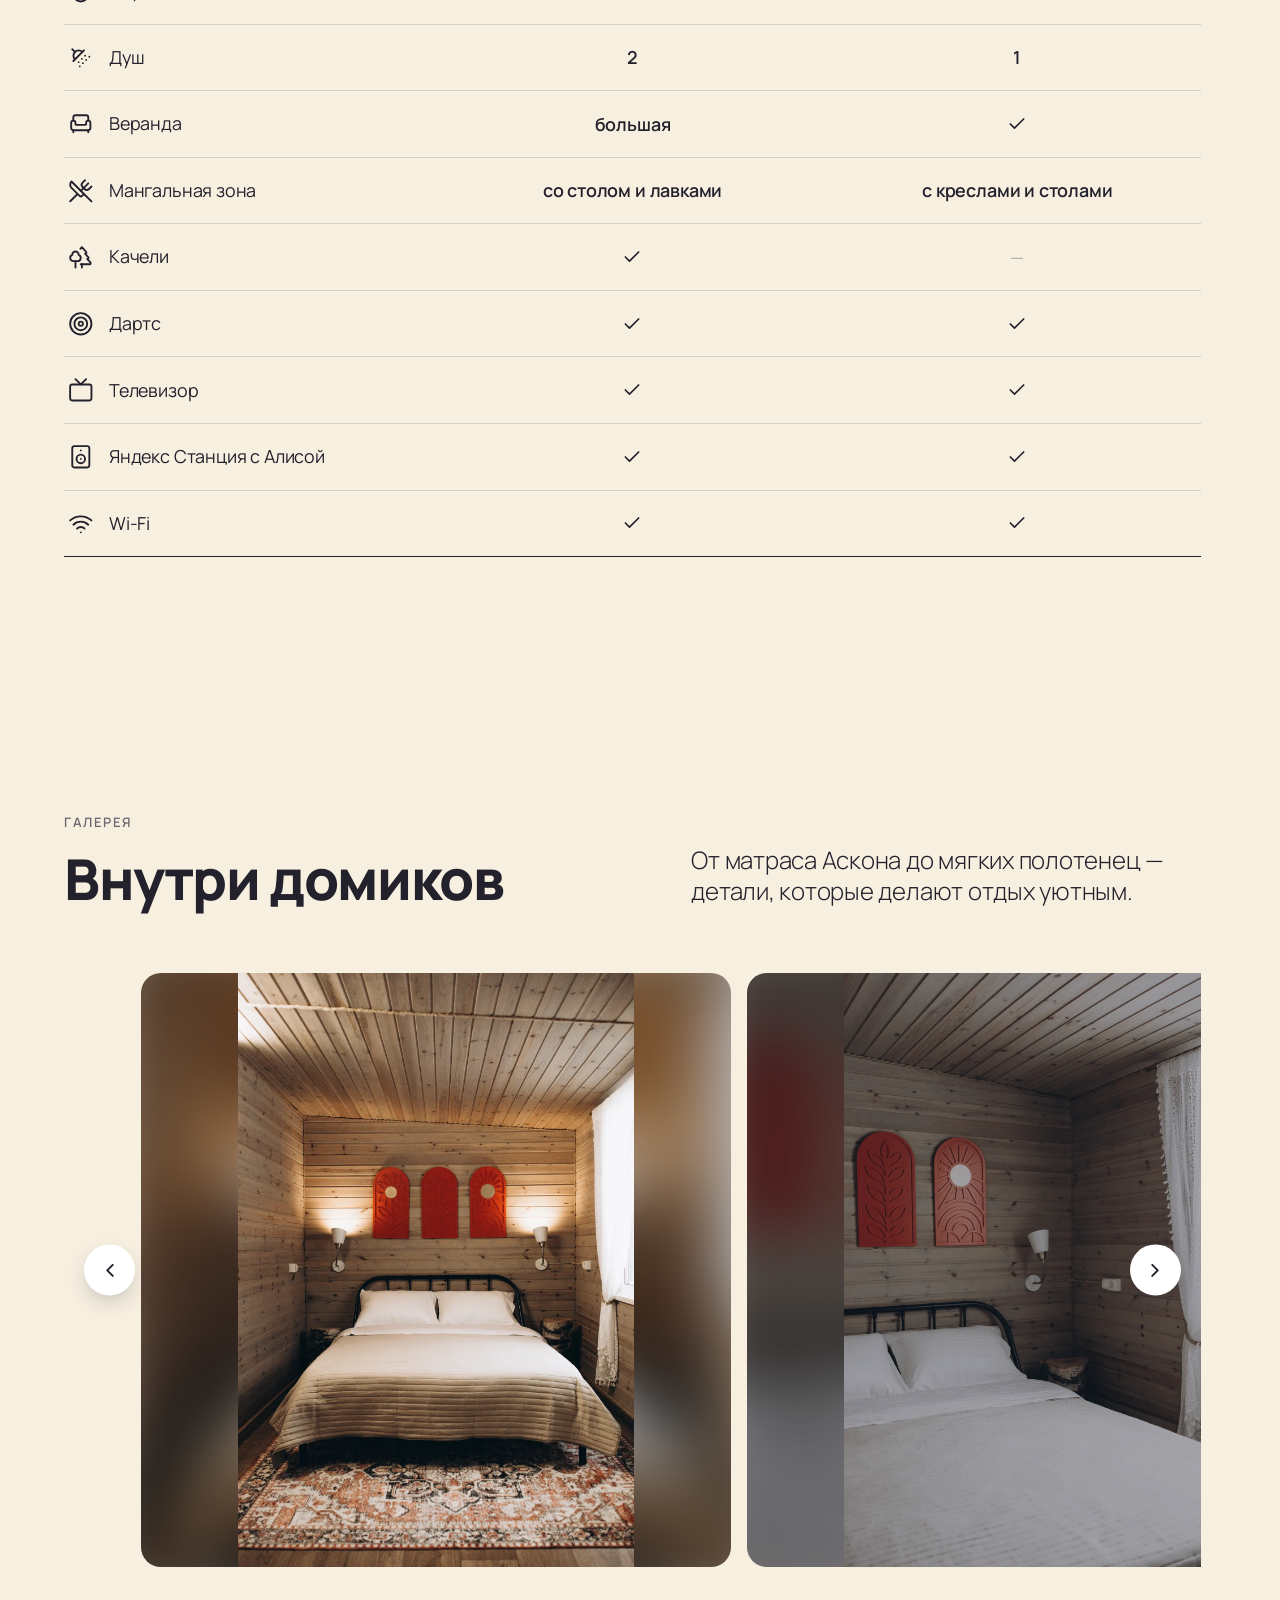
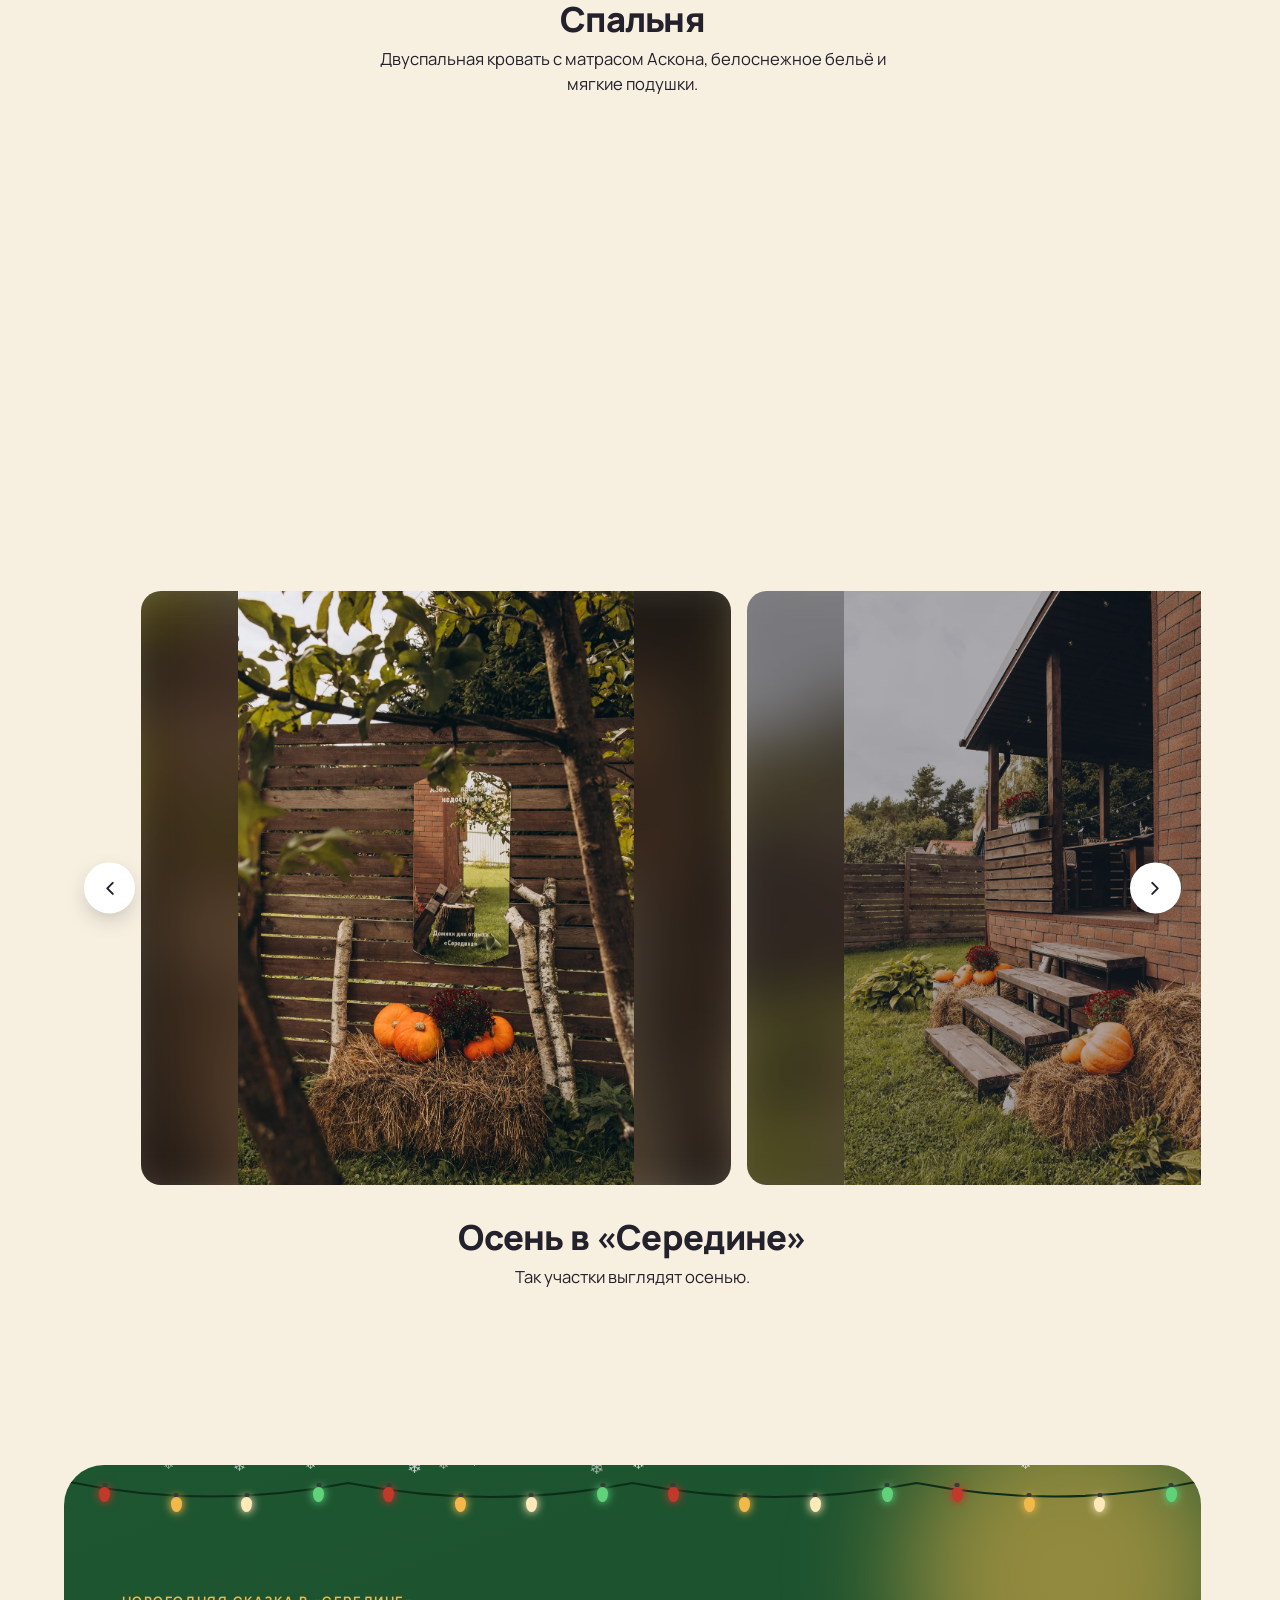
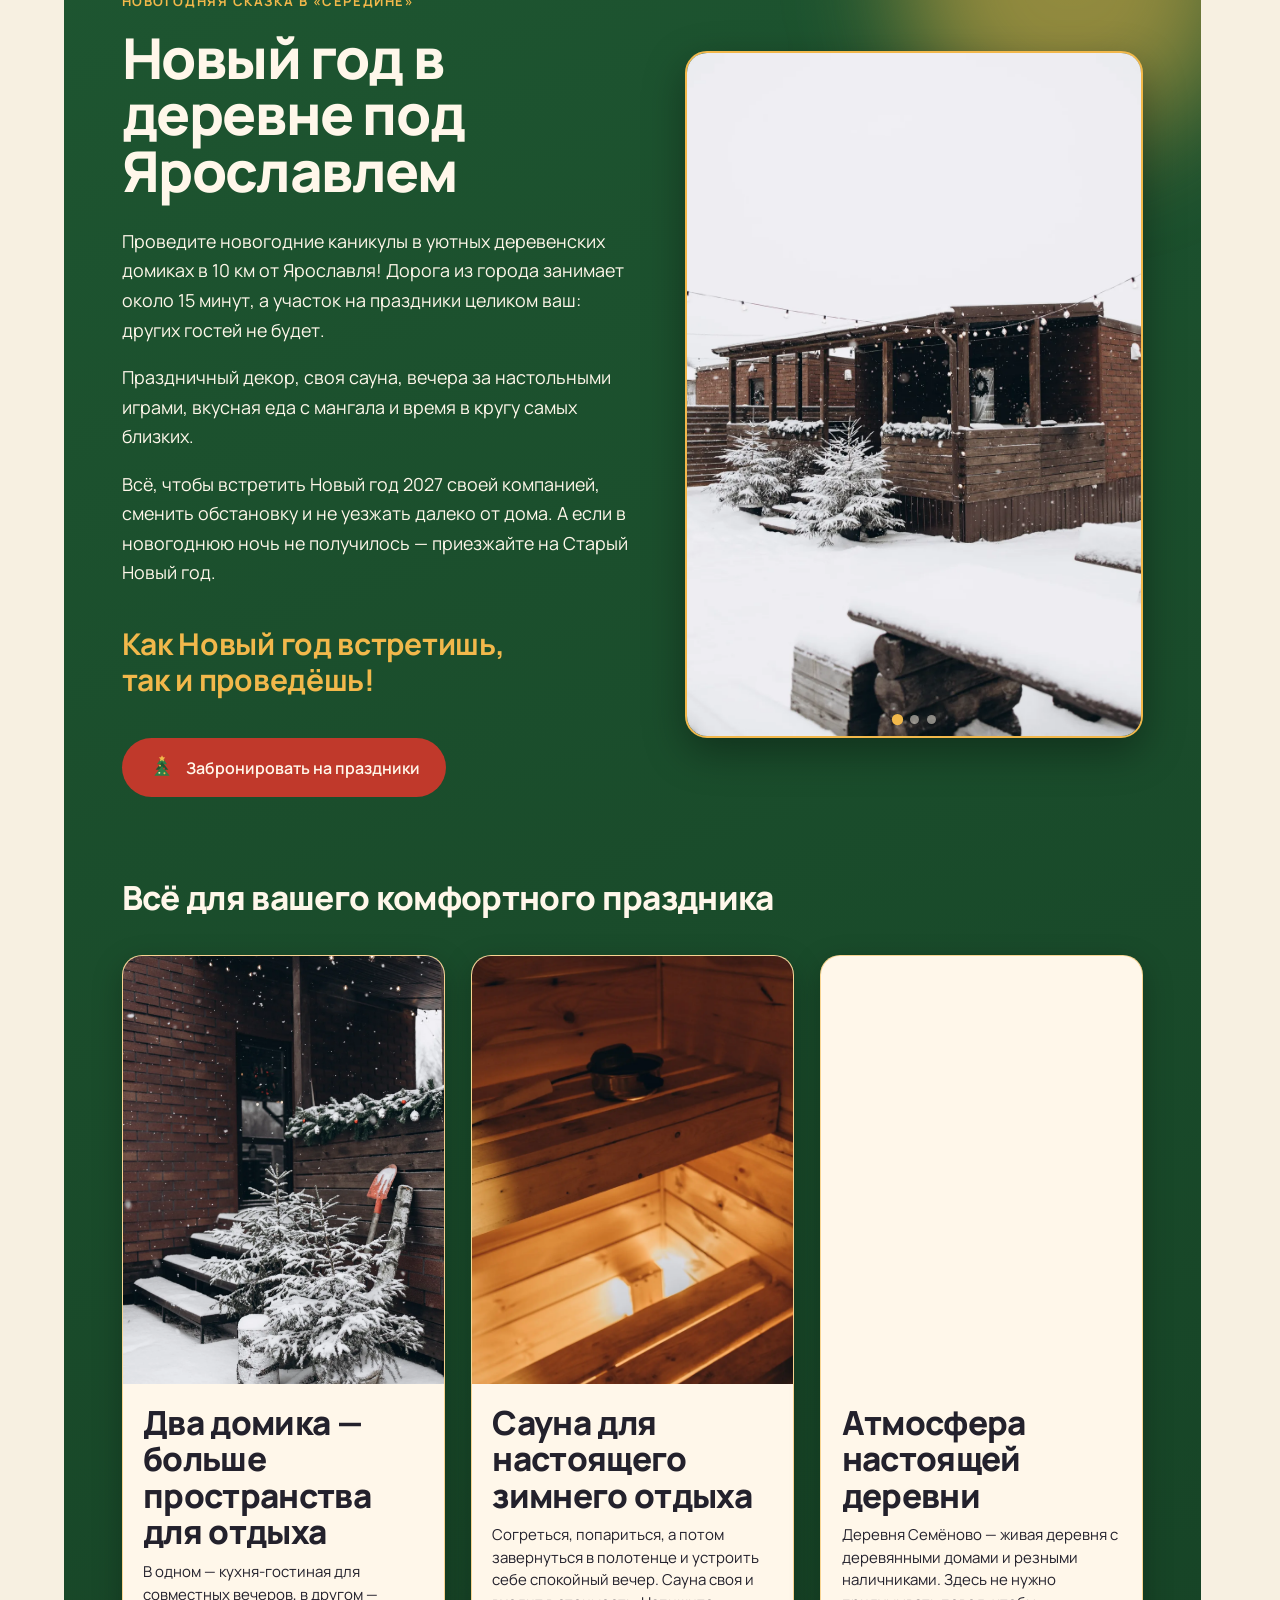
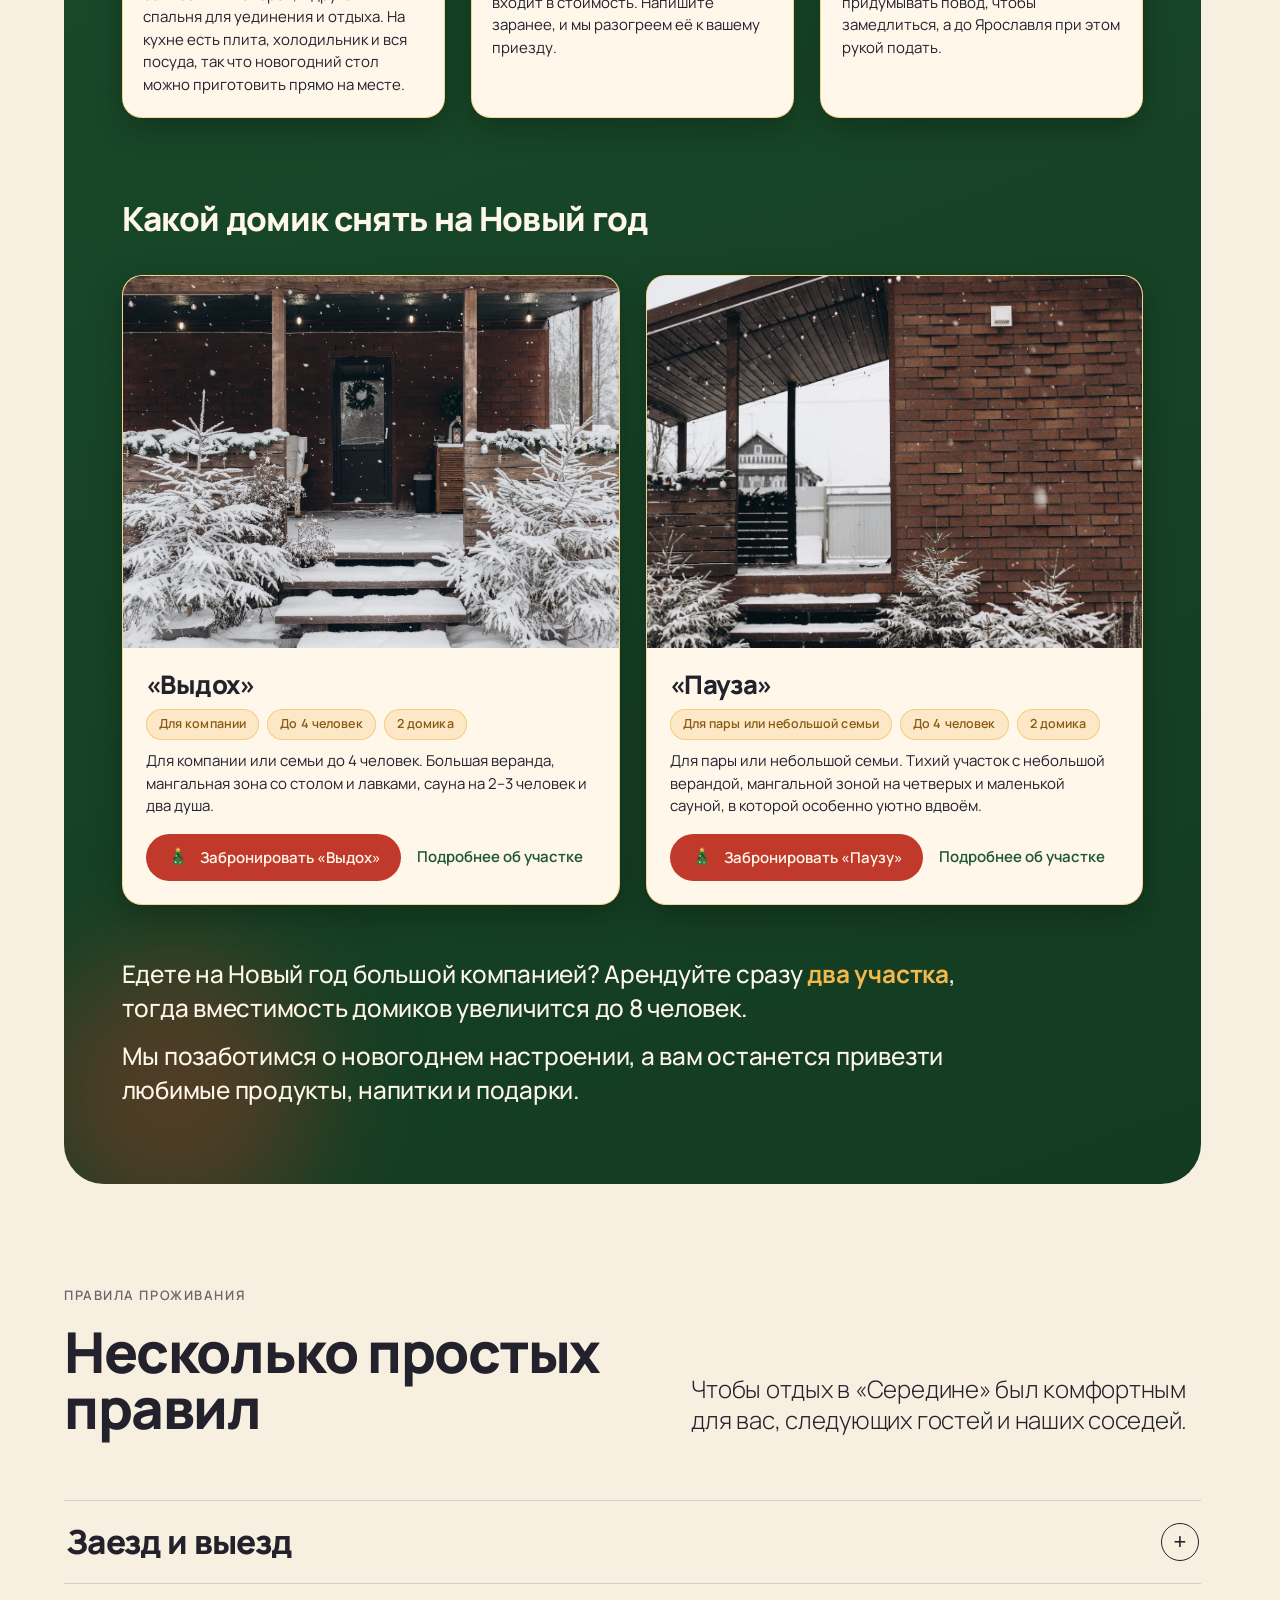
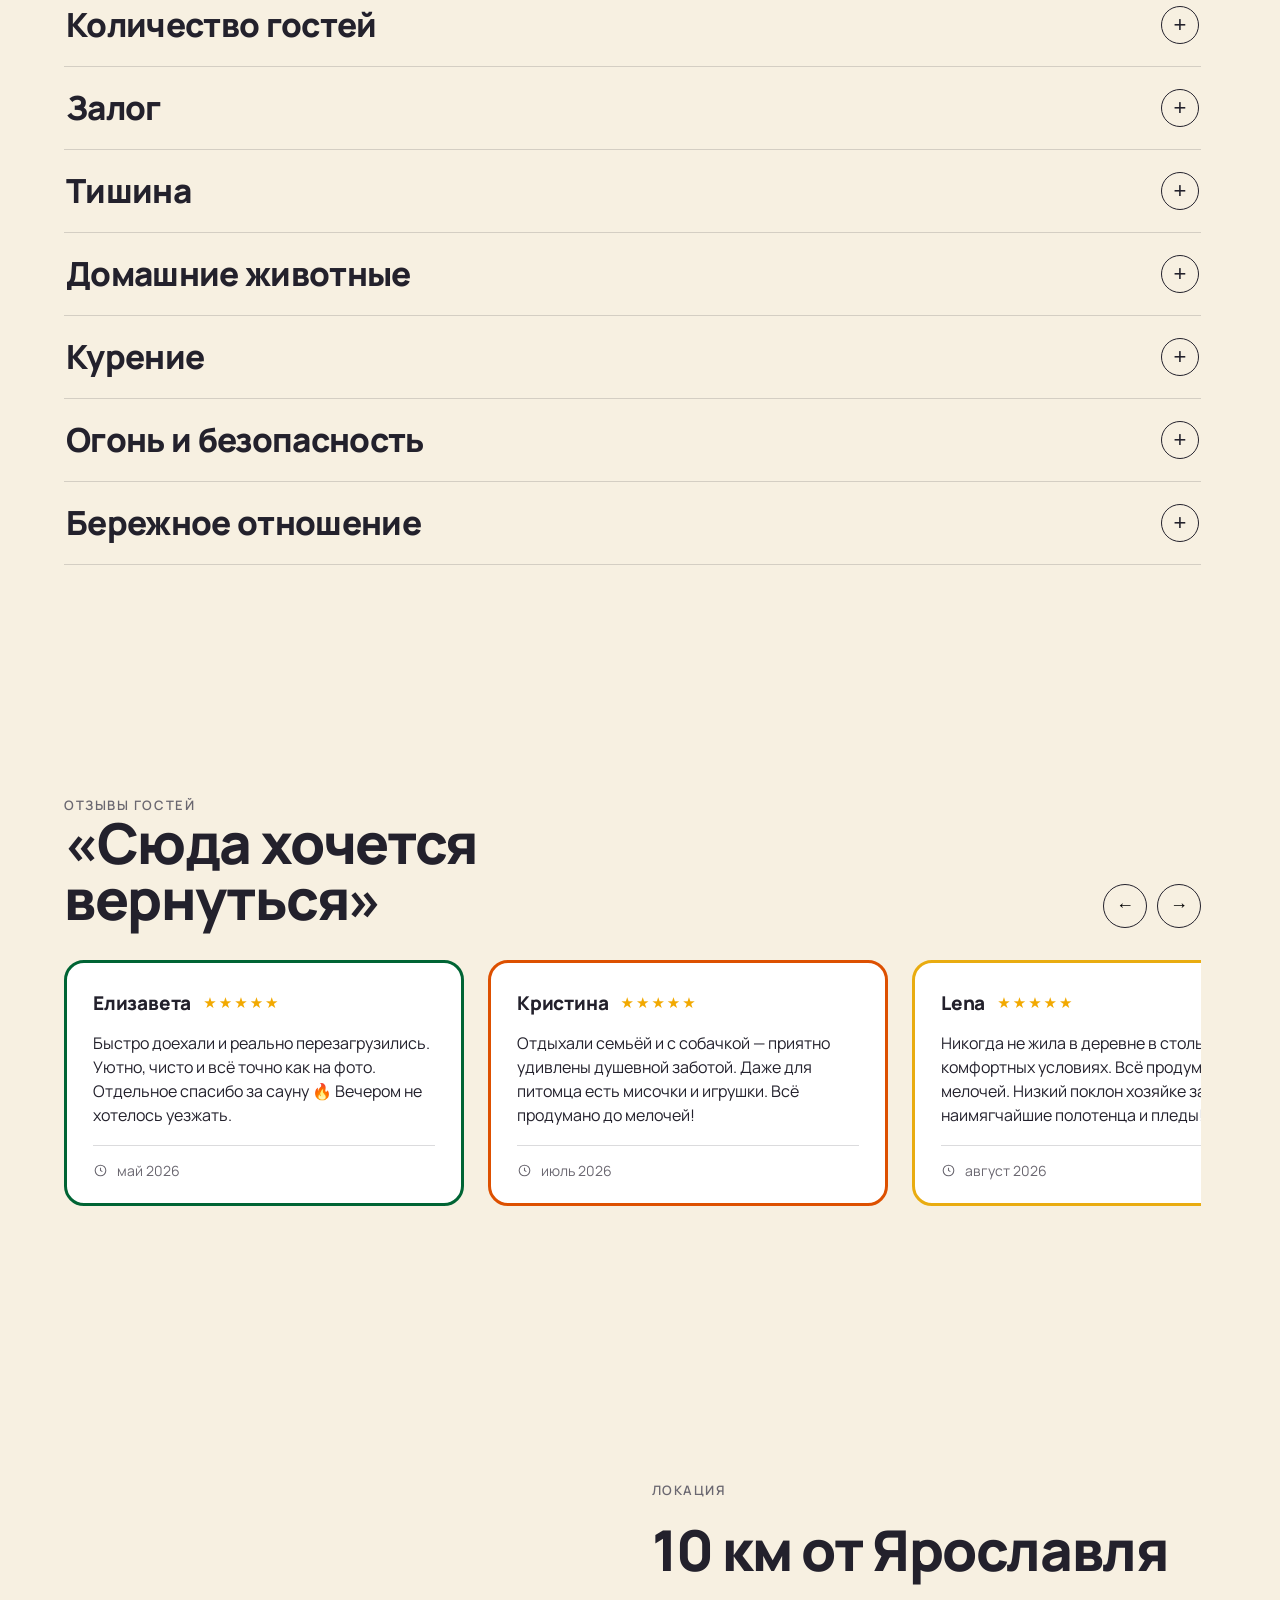
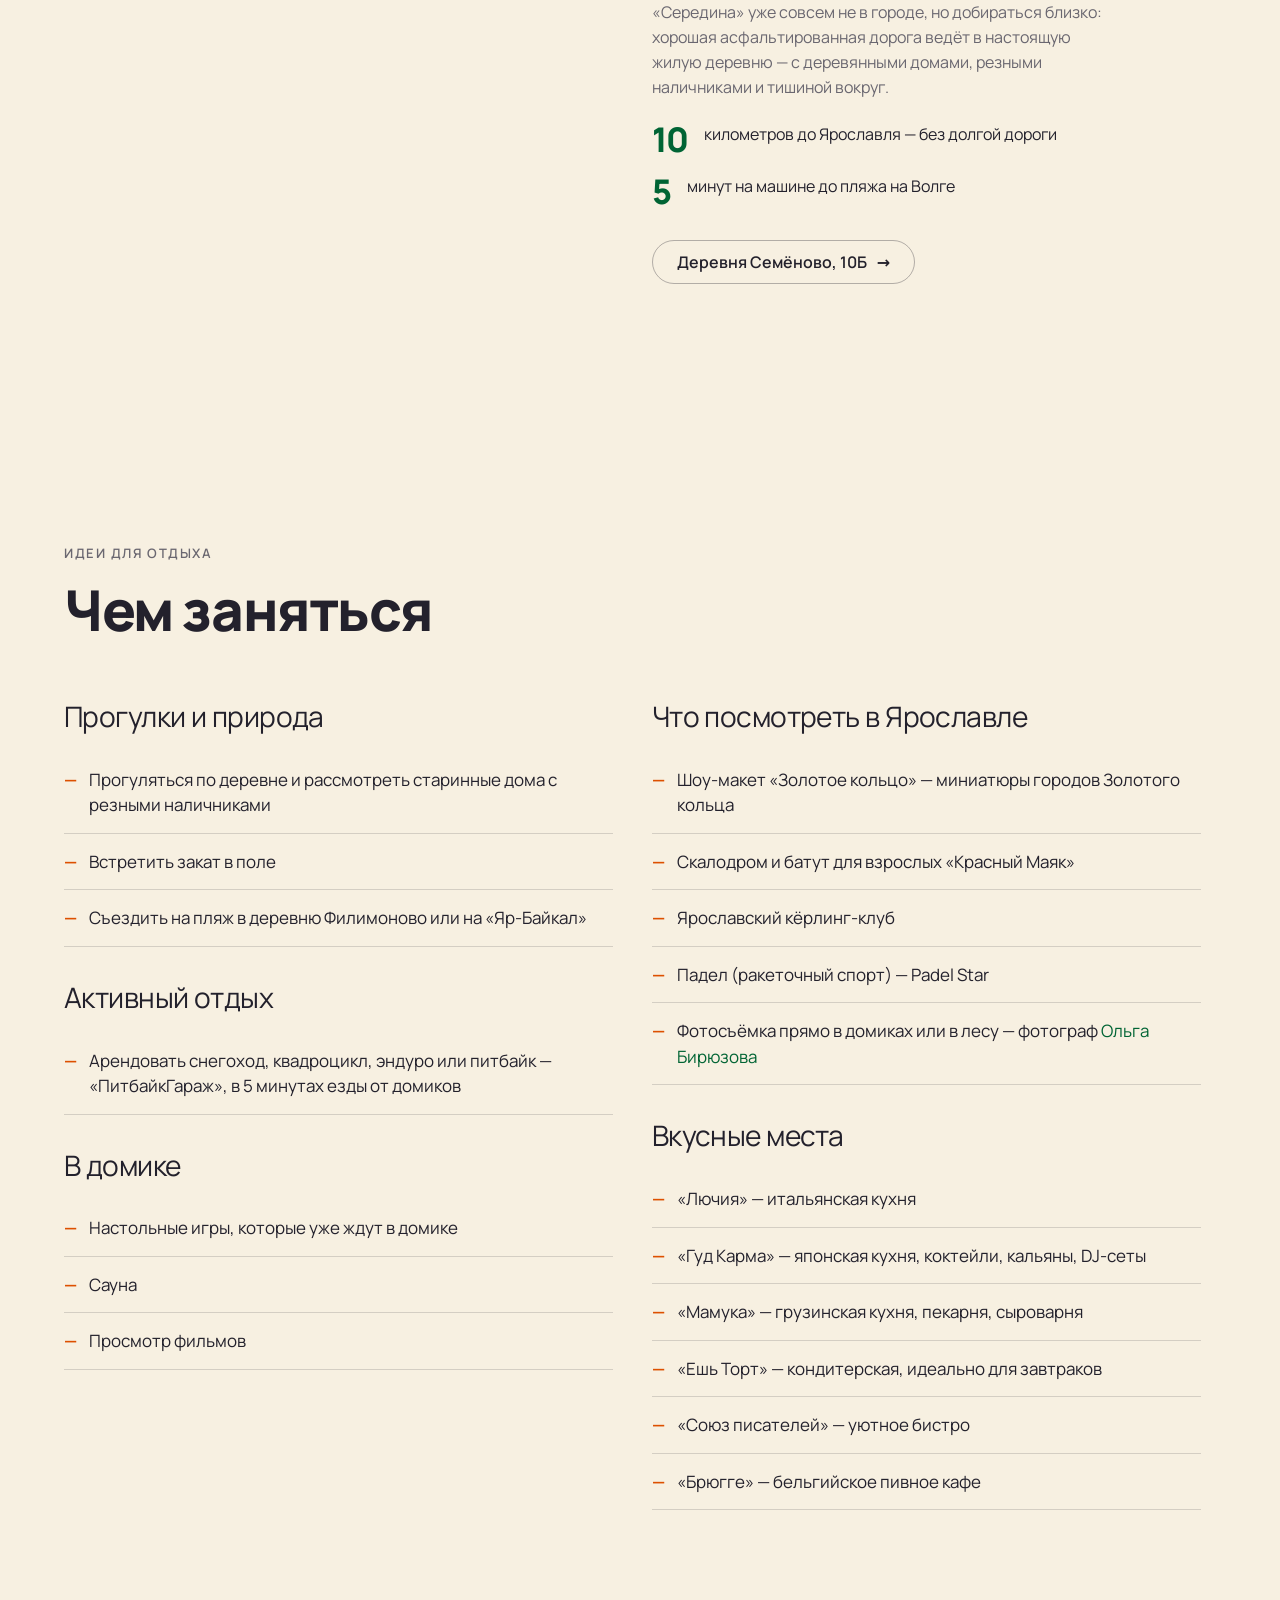
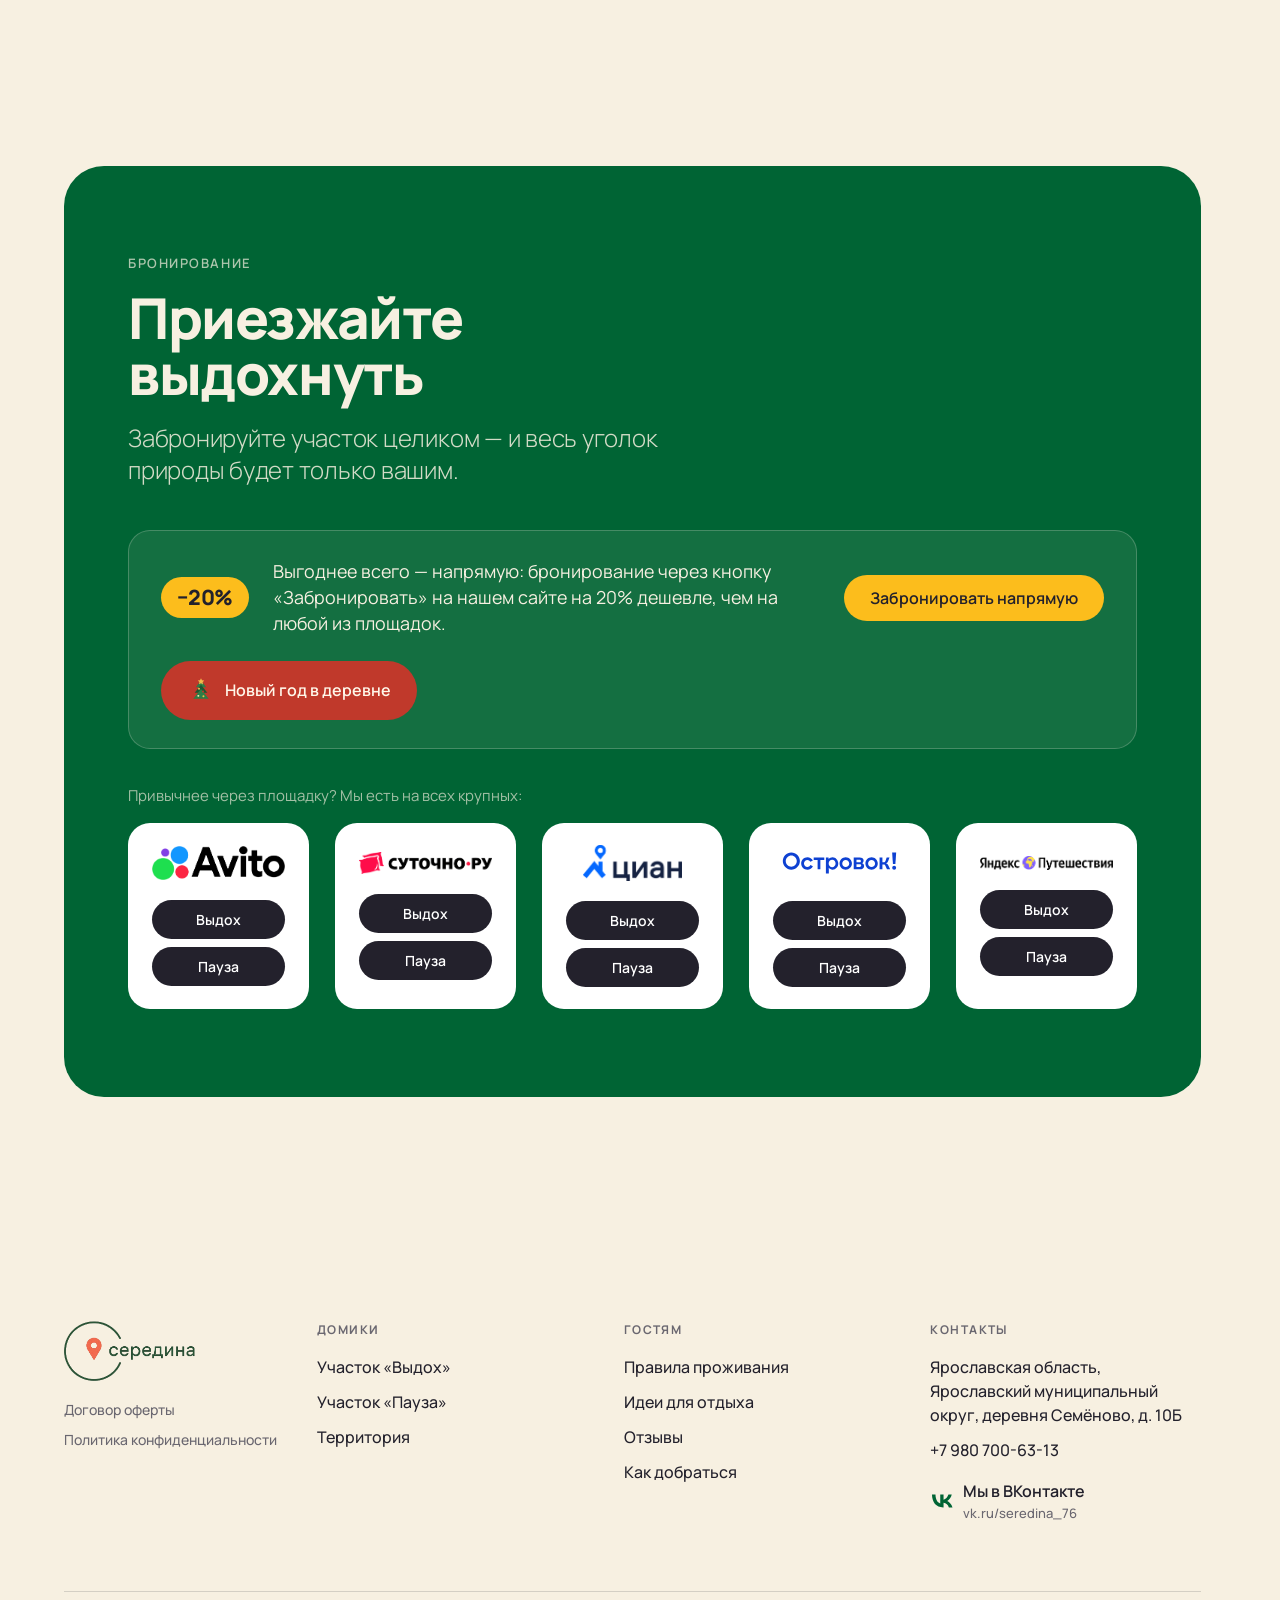
==== commit 26ac1826: "Навигация и воздух в НГ-блоке 1. Навигация на десктопе: nowrap у пунктов (не переносятся по словам)," ====
--- a/index.html
+++ b/index.html
@@ -50,7 +50,7 @@
 <link rel="preload" href="assets/fonts/manrope-800-cyrillic.woff2" as="font" type="font/woff2" crossorigin>
 <link rel="preload" href="assets/fonts/manrope-400-cyrillic.woff2" as="font" type="font/woff2" crossorigin>
 <link rel="preload" href="assets/fonts/manrope-300-cyrillic.woff2" as="font" type="font/woff2" crossorigin>
-<link rel="stylesheet" href="site.css?v=22">
+<link rel="stylesheet" href="site.css?v=24">
 <!-- Yandex.Metrika counter -->
 <script type="text/javascript">
     (function(m,e,t,r,i,k,a){
--- a/site.css
+++ b/site.css
@@ -84,13 +84,13 @@
 .site-header.nav-fixed{position:fixed;top:0}
 .site-header.nav-hidden{transform:translateY(-130%)}
 .site-header.nav-solid{background:var(--paper);box-shadow:0 10px 30px -20px rgba(35,33,44,.55)}
-.nav{position:relative;display:flex;align-items:center;justify-content:space-between;gap:32px;padding:20px 0}
+.nav{position:relative;display:flex;align-items:center;justify-content:space-between;gap:24px;padding:20px 0}
 @media(min-width:961px){
   .site-header.nav-solid .nav-links{background:var(--snow);border-radius:var(--r-pill);padding:13px 30px;box-shadow:0 10px 30px -16px rgba(35,33,44,.45)}
 }
 .nav .logo{height:clamp(46px,4.8vw,56px);width:auto}
-.nav-links{display:flex;align-items:center;gap:28px}
-.nav-links a{color:var(--charcoal);font-size:16px;font-weight:500}
+.nav-links{display:flex;align-items:center;gap:22px}
+.nav-links a{color:var(--charcoal);font-size:16px;font-weight:500;white-space:nowrap}
 .nav-links a:hover{text-decoration:underline;text-underline-offset:6px}
 .nav-actions{display:flex;align-items:center;gap:14px}
 .burger{display:none;background:none;border:none;cursor:pointer;flex-direction:column;gap:5px;padding:6px}
@@ -305,16 +305,21 @@
 @media(prefers-reduced-motion:reduce){.reveal{opacity:1;transform:none;transition:none}}
 
 /* ---- Responsive ---- */
-@media(max-width:960px){
+/* Меню уходит в бургер раньше (≤1100px): 7 пунктов с «Новый год 2027» помещаются в строку только на широких экранах */
+@media(max-width:1100px){
   .nav-links{display:none}
   .burger{display:flex}
   .nav.open .nav-links{display:flex;position:fixed;inset:0;flex-direction:column;justify-content:flex-start;align-items:flex-start;gap:clamp(2px,1vh,12px);background:var(--paper);padding:84px var(--gutter) 40px;z-index:5;overflow-y:auto;-webkit-overflow-scrolling:touch}
   .nav.open .nav-links a{padding:2px 0;font-family:var(--font-head);font-weight:800;font-size:clamp(24px,6.6vw,42px);line-height:1.06;letter-spacing:-.02em;color:var(--charcoal)}
+  .nav.open .nav-links a.ny-nav{color:var(--ny-red)}
+  .nav.open .nav-links a.ny-nav .ny-tree{width:30px;height:31px}
   .nav.open .burger{position:relative;z-index:10}
   .nav.open .nav-links a:hover{text-decoration:none;color:var(--pine)}
   .nav.open .burger span:nth-child(1){transform:translateY(7px) rotate(45deg)}
   .nav.open .burger span:nth-child(2){opacity:0}
   .nav.open .burger span:nth-child(3){transform:translateY(-7px) rotate(-45deg)}
+}
+@media(max-width:960px){
   .hero-media{grid-template-columns:1fr;gap:16px}
   .hero-media .frame.tall{position:static}
   .hero-media .frame.short{aspect-ratio:3/4}
@@ -394,13 +399,13 @@
 .ny-btn.ny-sm .ny-tree{width:24px;height:25px}
 
 /* ---- Пункт меню «Новый год» ---- */
-.ny-nav{color:var(--ny-red)!important;display:inline-flex;align-items:center;gap:6px;font-weight:600}
-.ny-nav .ny-tree{width:22px;height:23px;flex:0 0 auto}
+.ny-nav{color:var(--ny-red)!important;display:inline-flex;align-items:center;gap:7px;font-weight:600;white-space:nowrap}
+.ny-nav .ny-tree{width:20px;height:21px;flex:0 0 auto}
 
 /* ---- Плашка-плита раздела ---- */
 .ny-plate{position:relative;overflow:hidden;border-radius:var(--r-hero);
   background:linear-gradient(160deg,var(--ny-pine),var(--ny-pine-dark));
-  color:var(--ny-cream);padding:clamp(54px,6vw,86px) clamp(22px,4vw,64px) clamp(40px,5vw,64px);
+  color:var(--ny-cream);padding:clamp(58px,6.5vw,92px) clamp(26px,4.5vw,72px) clamp(54px,6vw,84px);
   isolation:isolate}
 /* мерцающие пятна тёплого света (боке) */
 .ny-plate::before,.ny-plate::after{content:"";position:absolute;border-radius:50%;filter:blur(55px);z-index:0;pointer-events:none}
@@ -429,15 +434,15 @@
 @keyframes ny-fall{0%{transform:translateY(-12px) translateX(0) rotate(0)}100%{transform:translateY(680px) translateX(24px) rotate(240deg)}}
 
 /* ---- Типографика раздела ---- */
-.ny-eyebrow{font-family:var(--font-body);font-size:13px;font-weight:700;letter-spacing:.12em;text-transform:uppercase;color:var(--ny-gold)}
+.ny-eyebrow{font-family:var(--font-body);font-size:13px;font-weight:700;letter-spacing:.12em;text-transform:uppercase;color:var(--ny-gold);margin-bottom:18px}
 .ny-plate h2,.ny-plate h3{color:var(--ny-cream)}
-.ny-plate .h2{margin:12px 0 18px}
+.ny-plate .h2{margin:0 0 28px}
 .ny-plate p{color:var(--ny-cream)}
-.ny-accent{display:block;font-weight:700;color:var(--ny-gold);font-size:clamp(20px,2.4vw,30px);line-height:1.2;margin:18px 0 22px;letter-spacing:-.01em}
+.ny-accent{display:block;font-weight:700;color:var(--ny-gold);font-size:clamp(20px,2.4vw,30px);line-height:1.2;margin:clamp(26px,3vw,38px) 0 clamp(28px,3.4vw,40px);letter-spacing:-.01em}
 
 /* ---- Вступление: 2 колонки ---- */
-.ny-intro{display:grid;grid-template-columns:1.05fr .95fr;gap:clamp(26px,4vw,56px);align-items:center;margin-top:clamp(20px,3vw,34px)}
-.ny-intro-text p{font-size:clamp(16px,1.2vw,18px);line-height:1.6;margin-bottom:14px}
+.ny-intro{display:grid;grid-template-columns:1.05fr .95fr;gap:clamp(30px,4.5vw,64px);align-items:center;margin-top:clamp(28px,3.6vw,44px)}
+.ny-intro-text p{font-size:clamp(17px,1.4vw,19px);line-height:1.65;margin-bottom:18px}
 /* Карусель */
 .ny-carousel{position:relative;border-radius:22px;overflow:hidden;aspect-ratio:2/3;border:2px solid var(--ny-gold);box-shadow:0 14px 40px rgba(0,0,0,.35)}
 .ny-carousel .ny-slide{position:absolute;inset:0;opacity:0;transition:opacity 1s var(--ease)}
@@ -448,7 +453,7 @@
 .ny-dots button.is-active{background:var(--ny-gold);transform:scale(1.25)}
 
 /* ---- Карточки раздела (светлые) ---- */
-.ny-cards{display:grid;grid-template-columns:repeat(3,1fr);gap:clamp(16px,2vw,24px);margin-top:clamp(20px,3vw,30px)}
+.ny-cards{display:grid;grid-template-columns:repeat(3,1fr);gap:clamp(18px,2.2vw,26px);margin-top:clamp(26px,3.2vw,38px)}
 .ny-card{background:var(--ny-cream);color:var(--charcoal);border-radius:var(--r-card);border:1px solid rgba(242,184,75,.55);
   box-shadow:0 10px 30px rgba(0,0,0,.25);overflow:hidden;display:flex;flex-direction:column}
 .ny-card .ny-card-img{aspect-ratio:3/4;overflow:hidden}
@@ -457,11 +462,11 @@
 .ny-card h3{color:var(--charcoal);font-size:clamp(19px,1.5vw,22px);font-weight:700;line-height:1.15;letter-spacing:-.01em}
 .ny-card p{color:var(--charcoal);font-size:15px;line-height:1.5;margin-top:10px}
 
-.ny-sub{margin-top:clamp(40px,5vw,62px)}
+.ny-sub{margin-top:clamp(54px,6.5vw,88px)}
 .ny-sub h3{font-size:clamp(23px,2.6vw,34px);font-weight:800;letter-spacing:-.02em;line-height:1.1}
 
 /* ---- Выбор участка: 2 карточки ---- */
-.ny-plots{display:grid;grid-template-columns:1fr 1fr;gap:clamp(16px,2vw,24px);margin-top:clamp(18px,2.4vw,26px)}
+.ny-plots{display:grid;grid-template-columns:1fr 1fr;gap:clamp(18px,2.2vw,26px);margin-top:clamp(26px,3.2vw,38px)}
 .ny-plot{background:var(--ny-cream);color:var(--charcoal);border-radius:var(--r-card);border:1px solid rgba(242,184,75,.55);box-shadow:0 10px 30px rgba(0,0,0,.25);overflow:hidden;display:flex;flex-direction:column}
 .ny-plot .ny-plot-img{aspect-ratio:4/3;overflow:hidden}
 .ny-plot .ny-plot-img img{width:100%;height:100%;object-fit:cover}
@@ -474,7 +479,7 @@
 .ny-plot-actions a.ny-more{color:var(--ny-pine);font-weight:600;font-size:15px}
 
 /* ---- Акцентная фраза под участками ---- */
-.ny-closing{margin-top:clamp(24px,3.2vw,38px)}
+.ny-closing{margin-top:clamp(34px,4.2vw,52px)}
 .ny-closing p{color:var(--ny-cream);font-size:clamp(18px,1.9vw,25px);font-weight:500;line-height:1.4;letter-spacing:-.01em;max-width:60ch}
 .ny-closing p+p{margin-top:14px}
 .ny-closing strong{color:var(--ny-gold);font-weight:700}
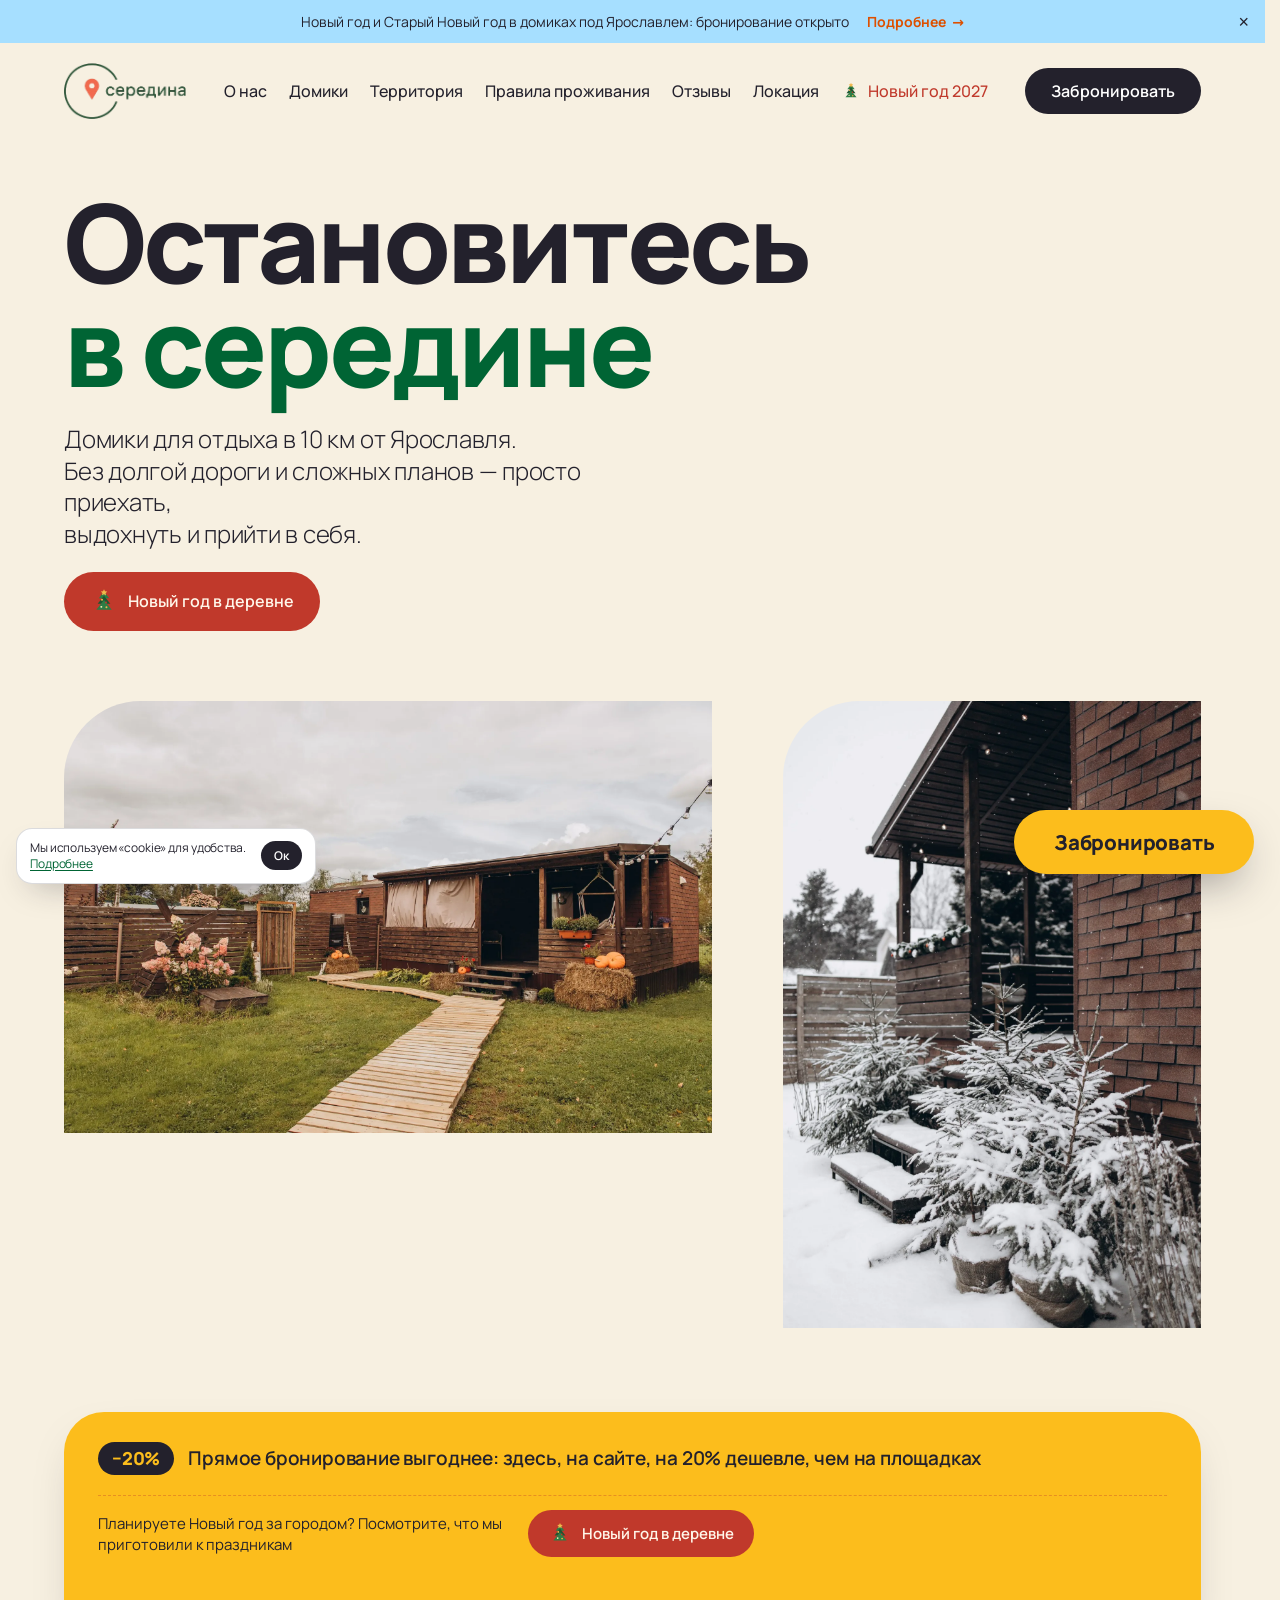
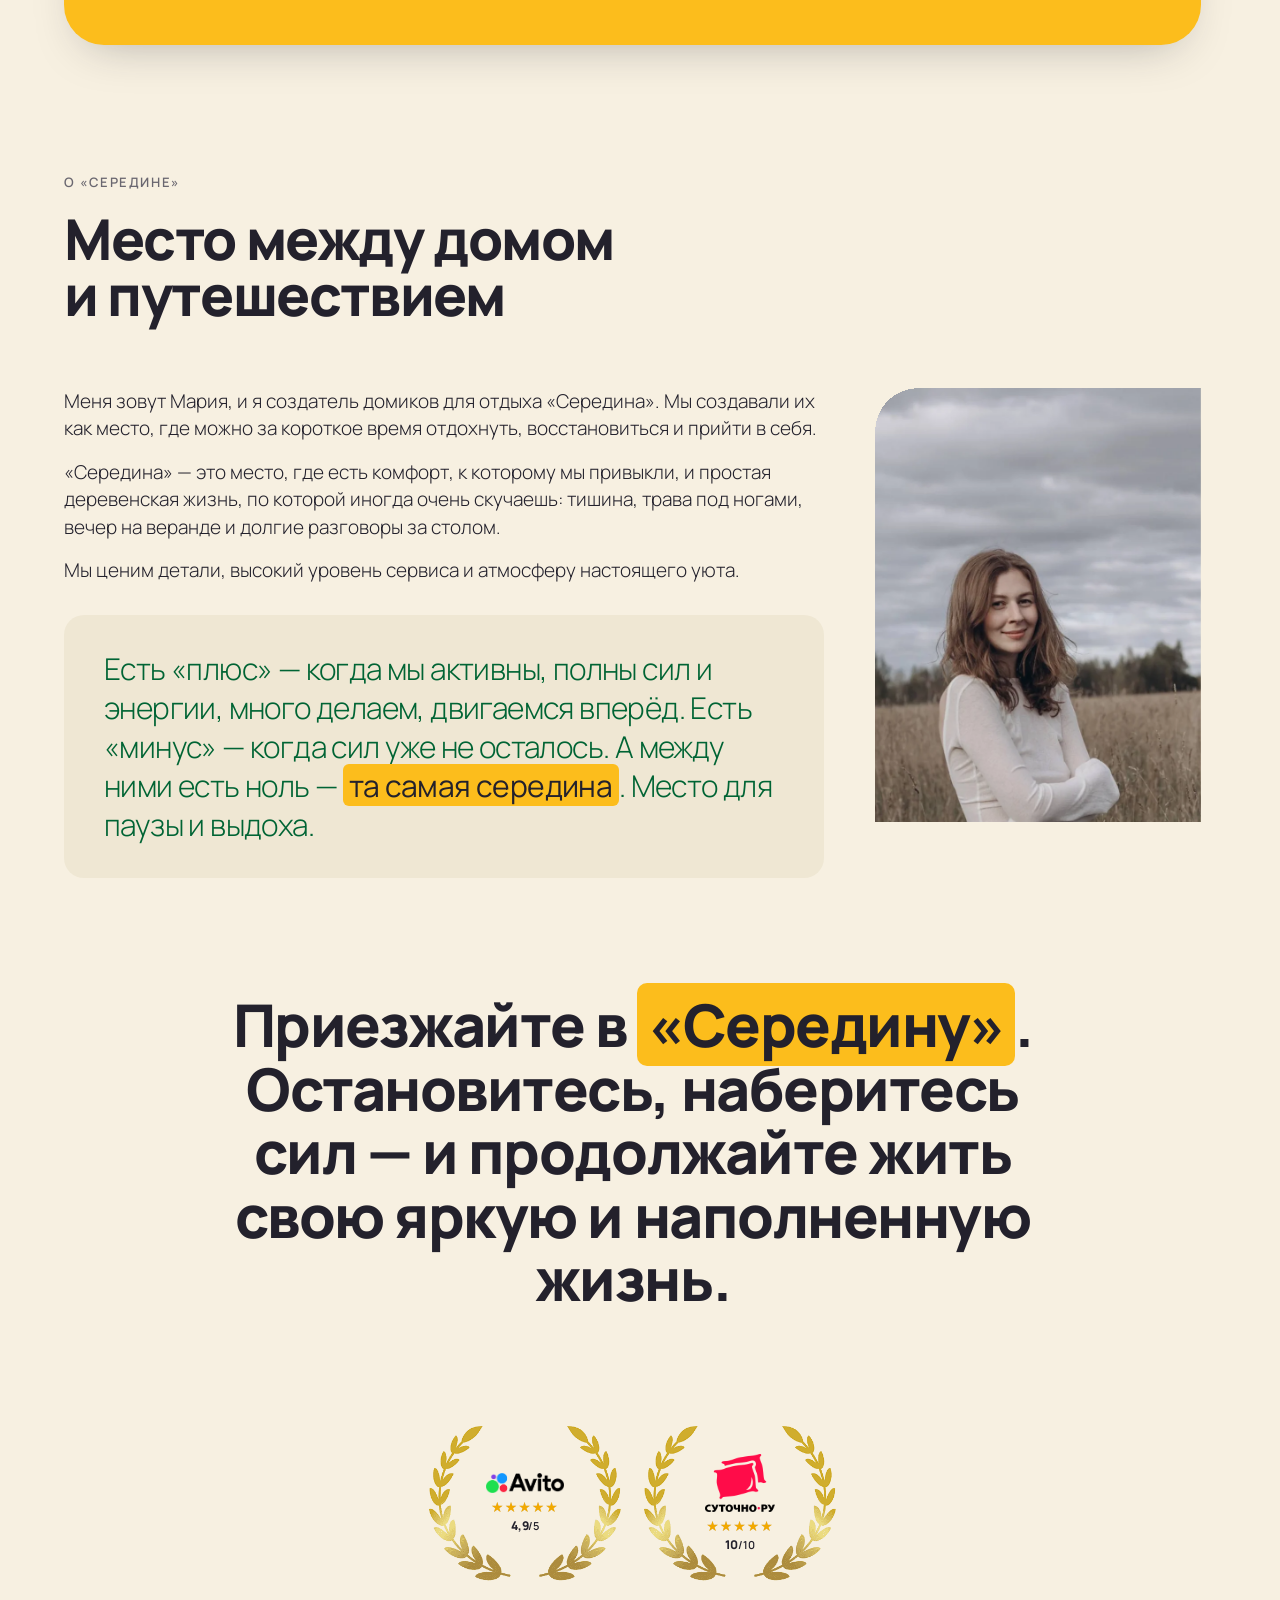
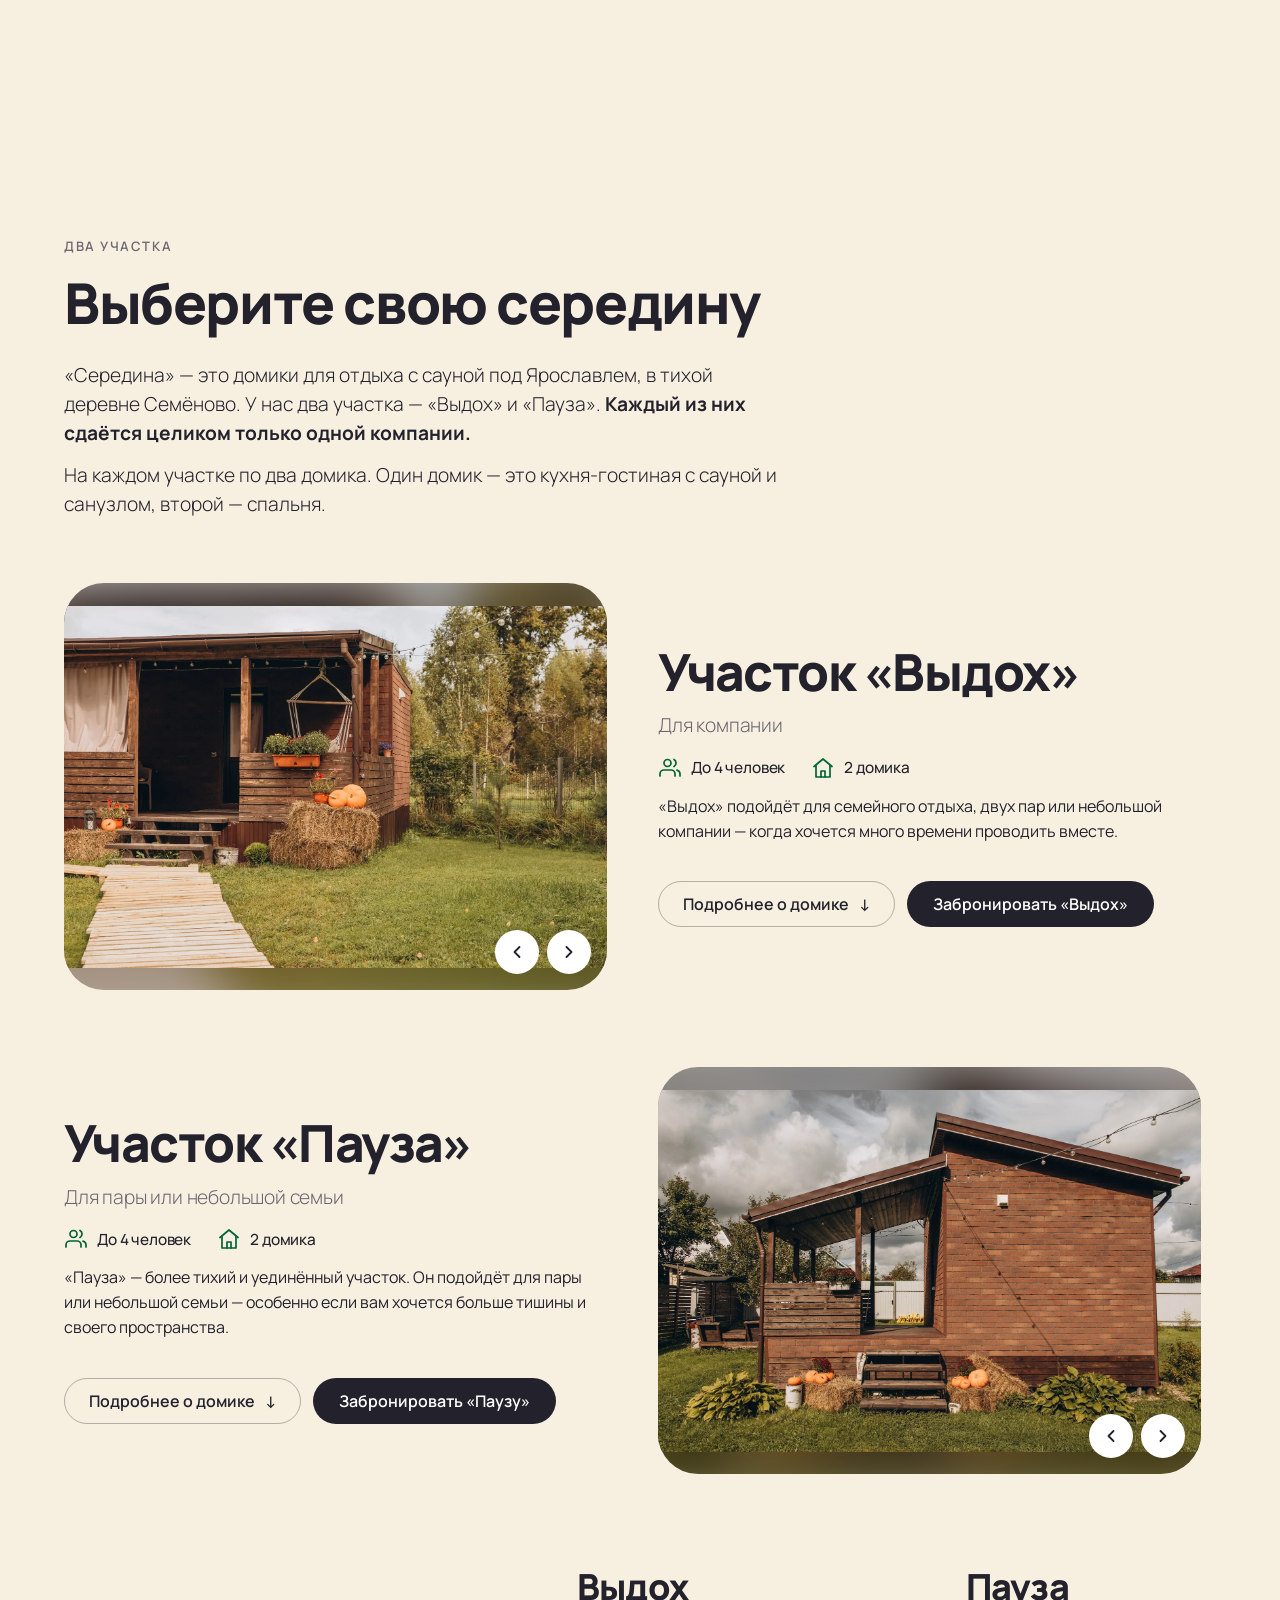
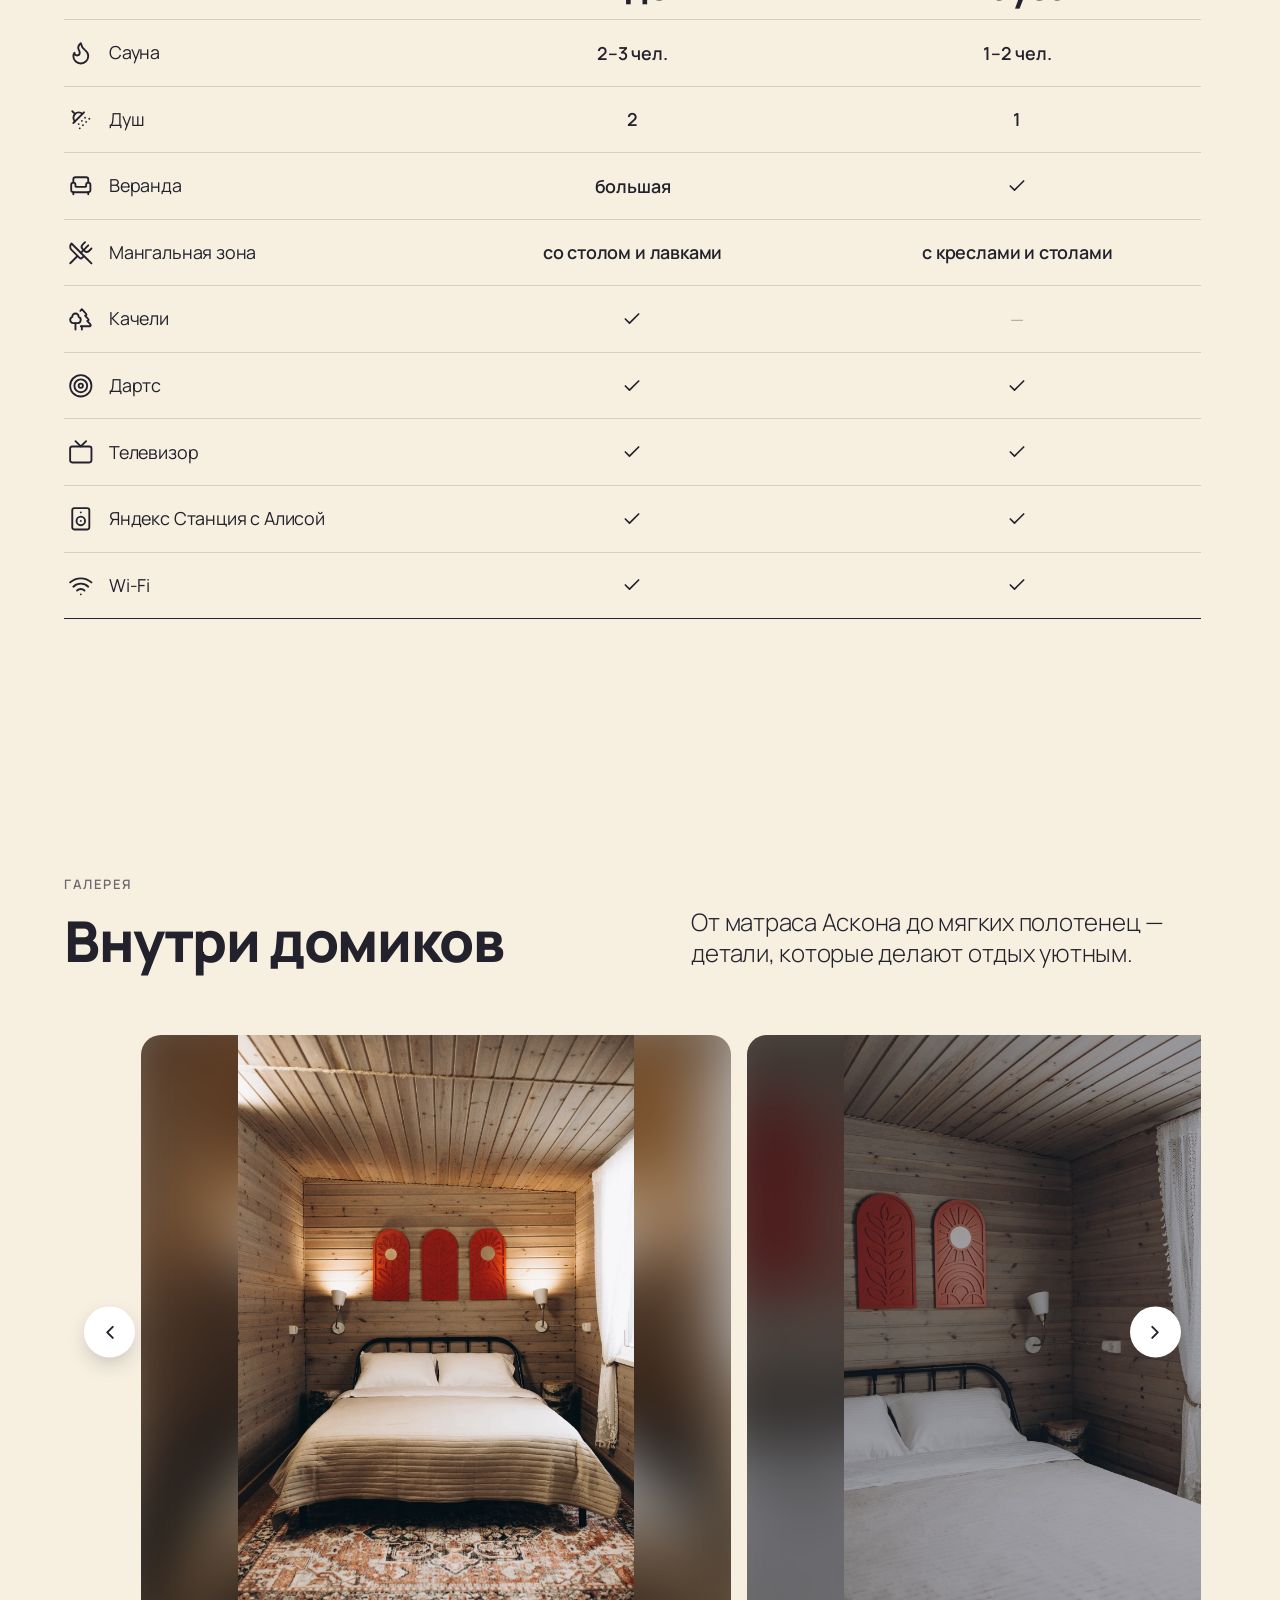
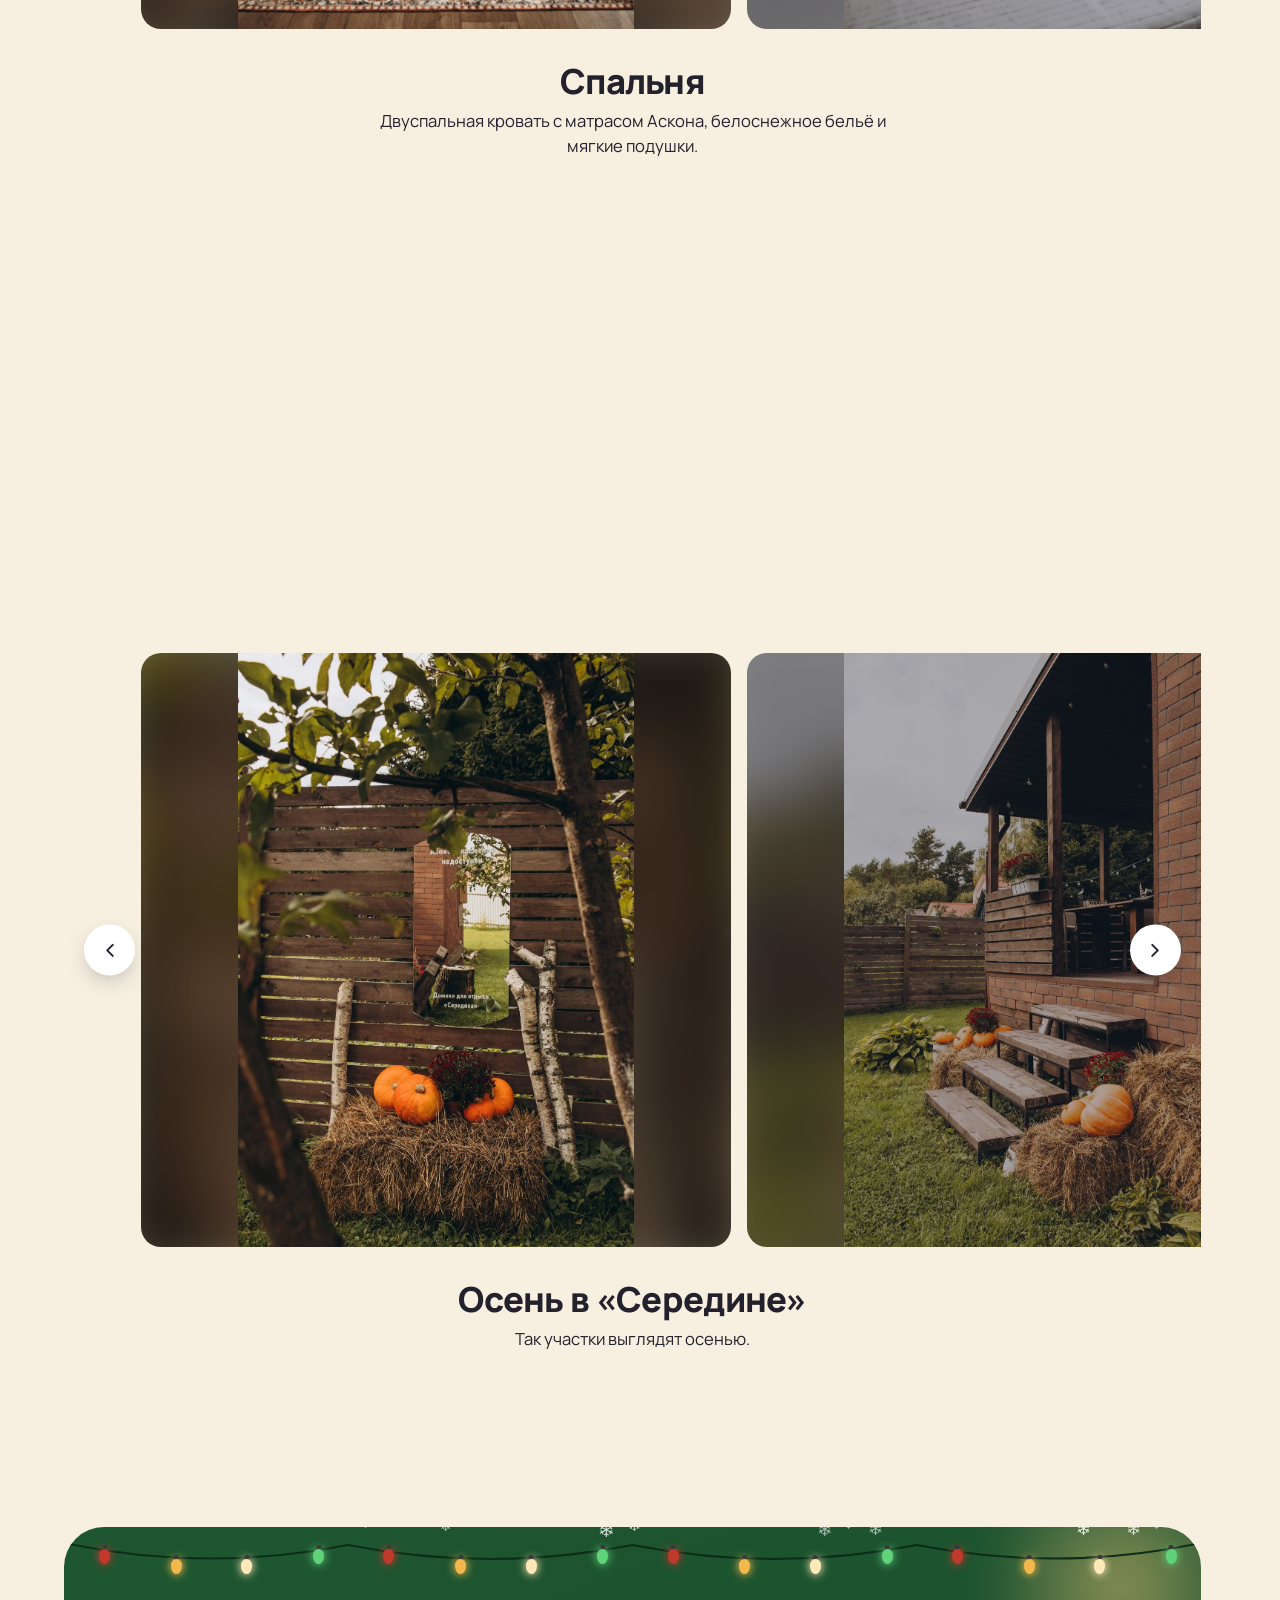
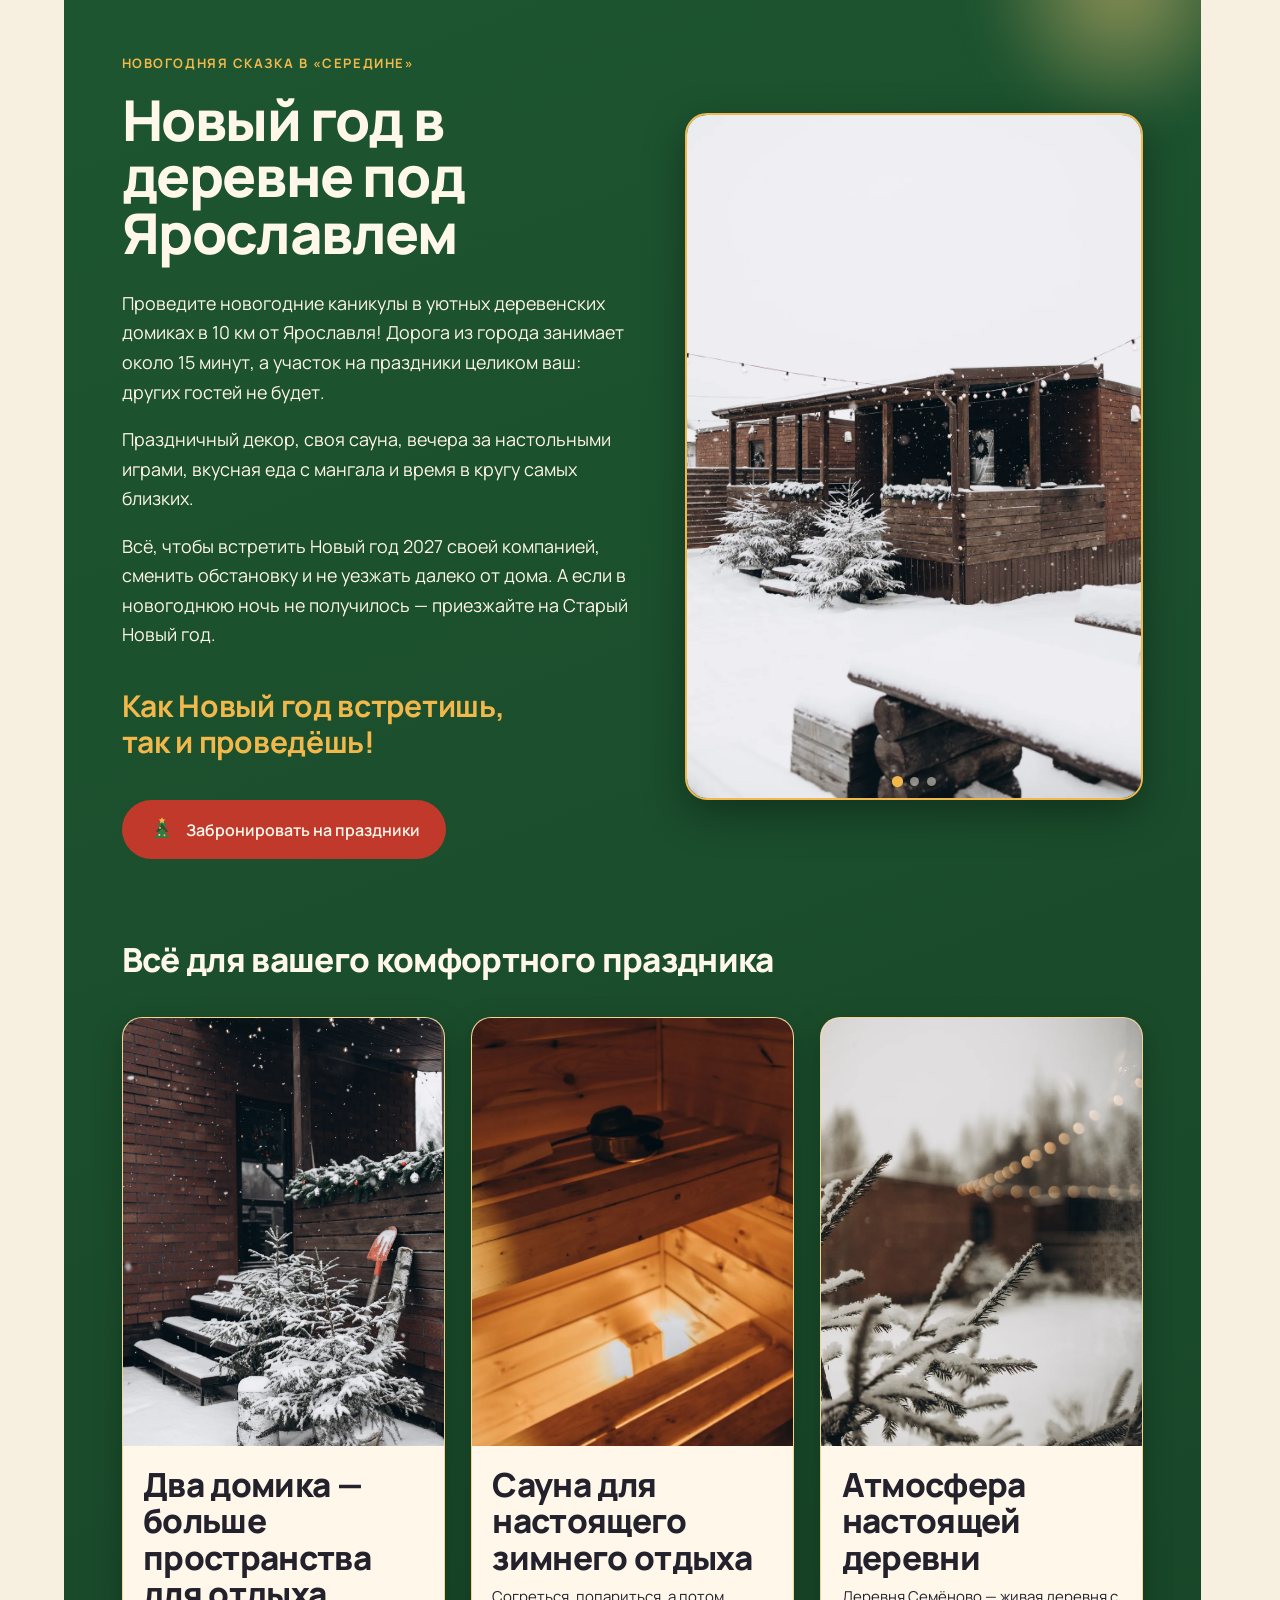
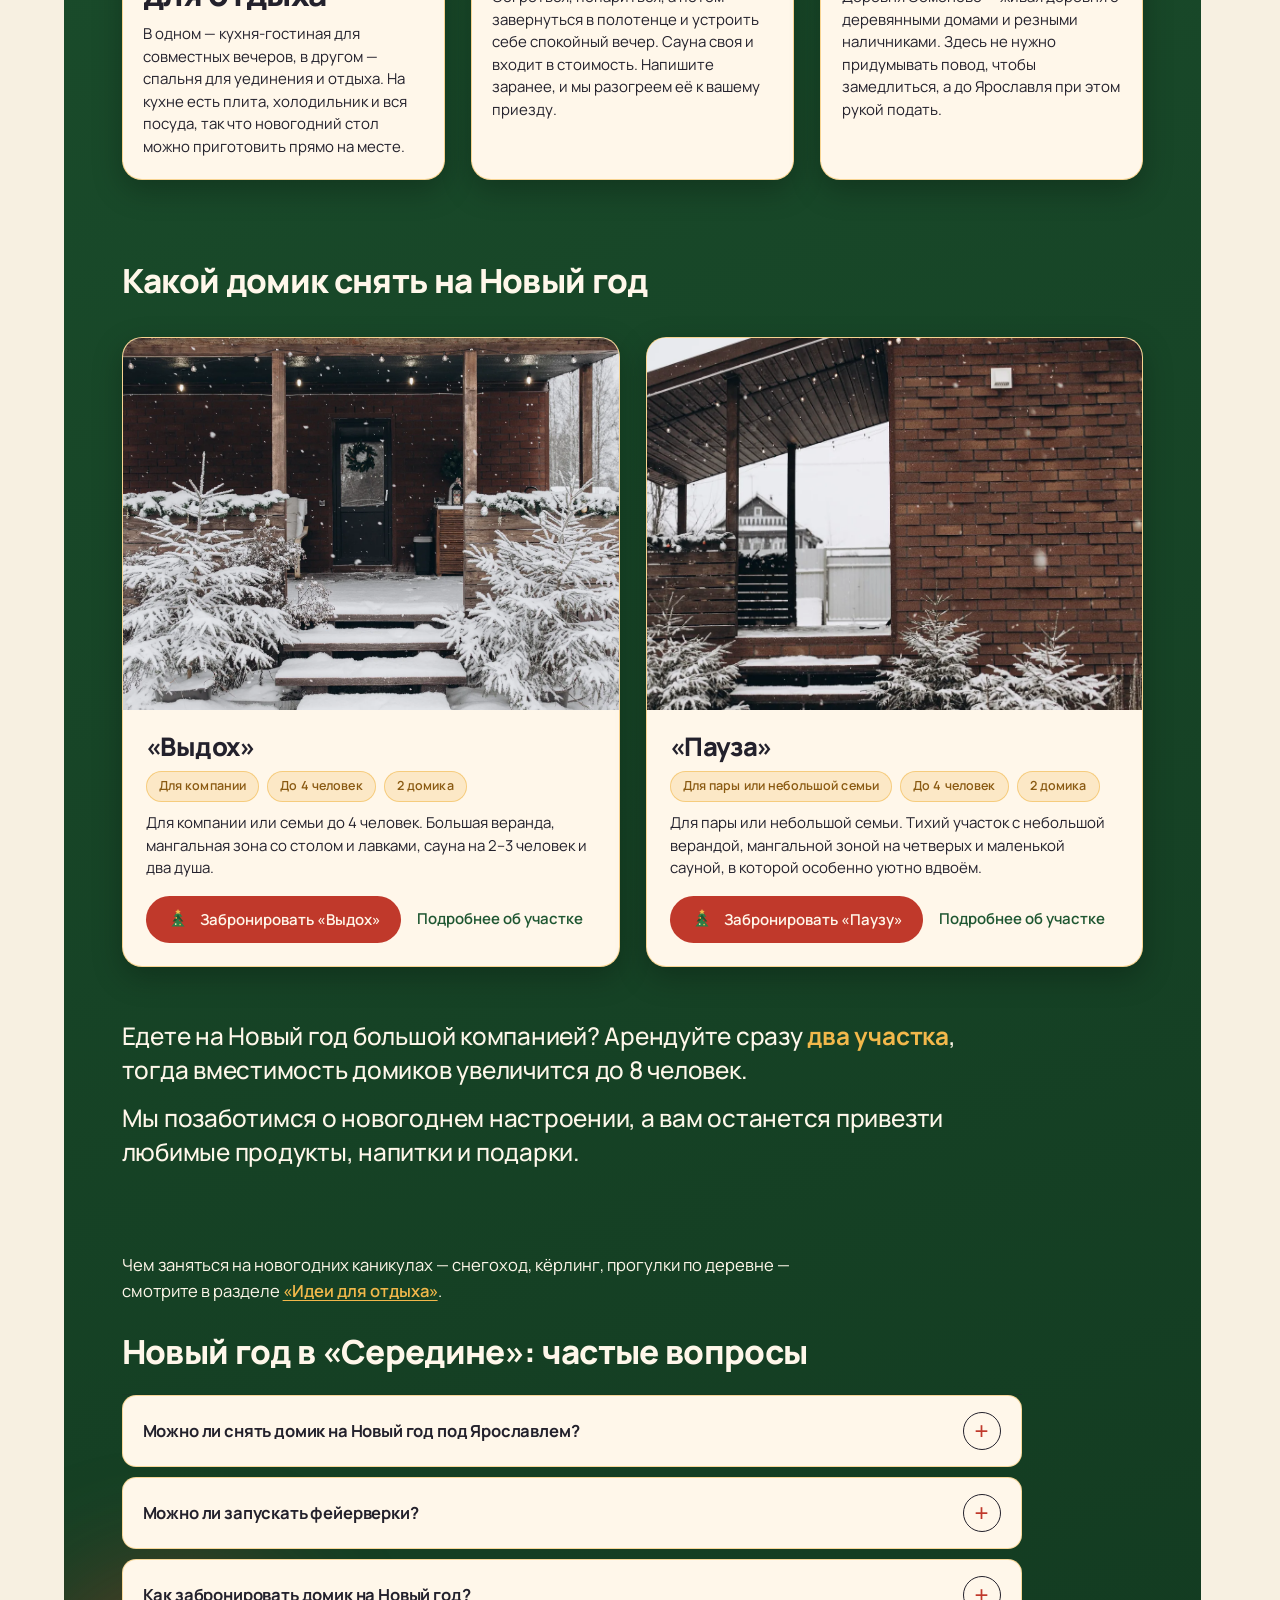
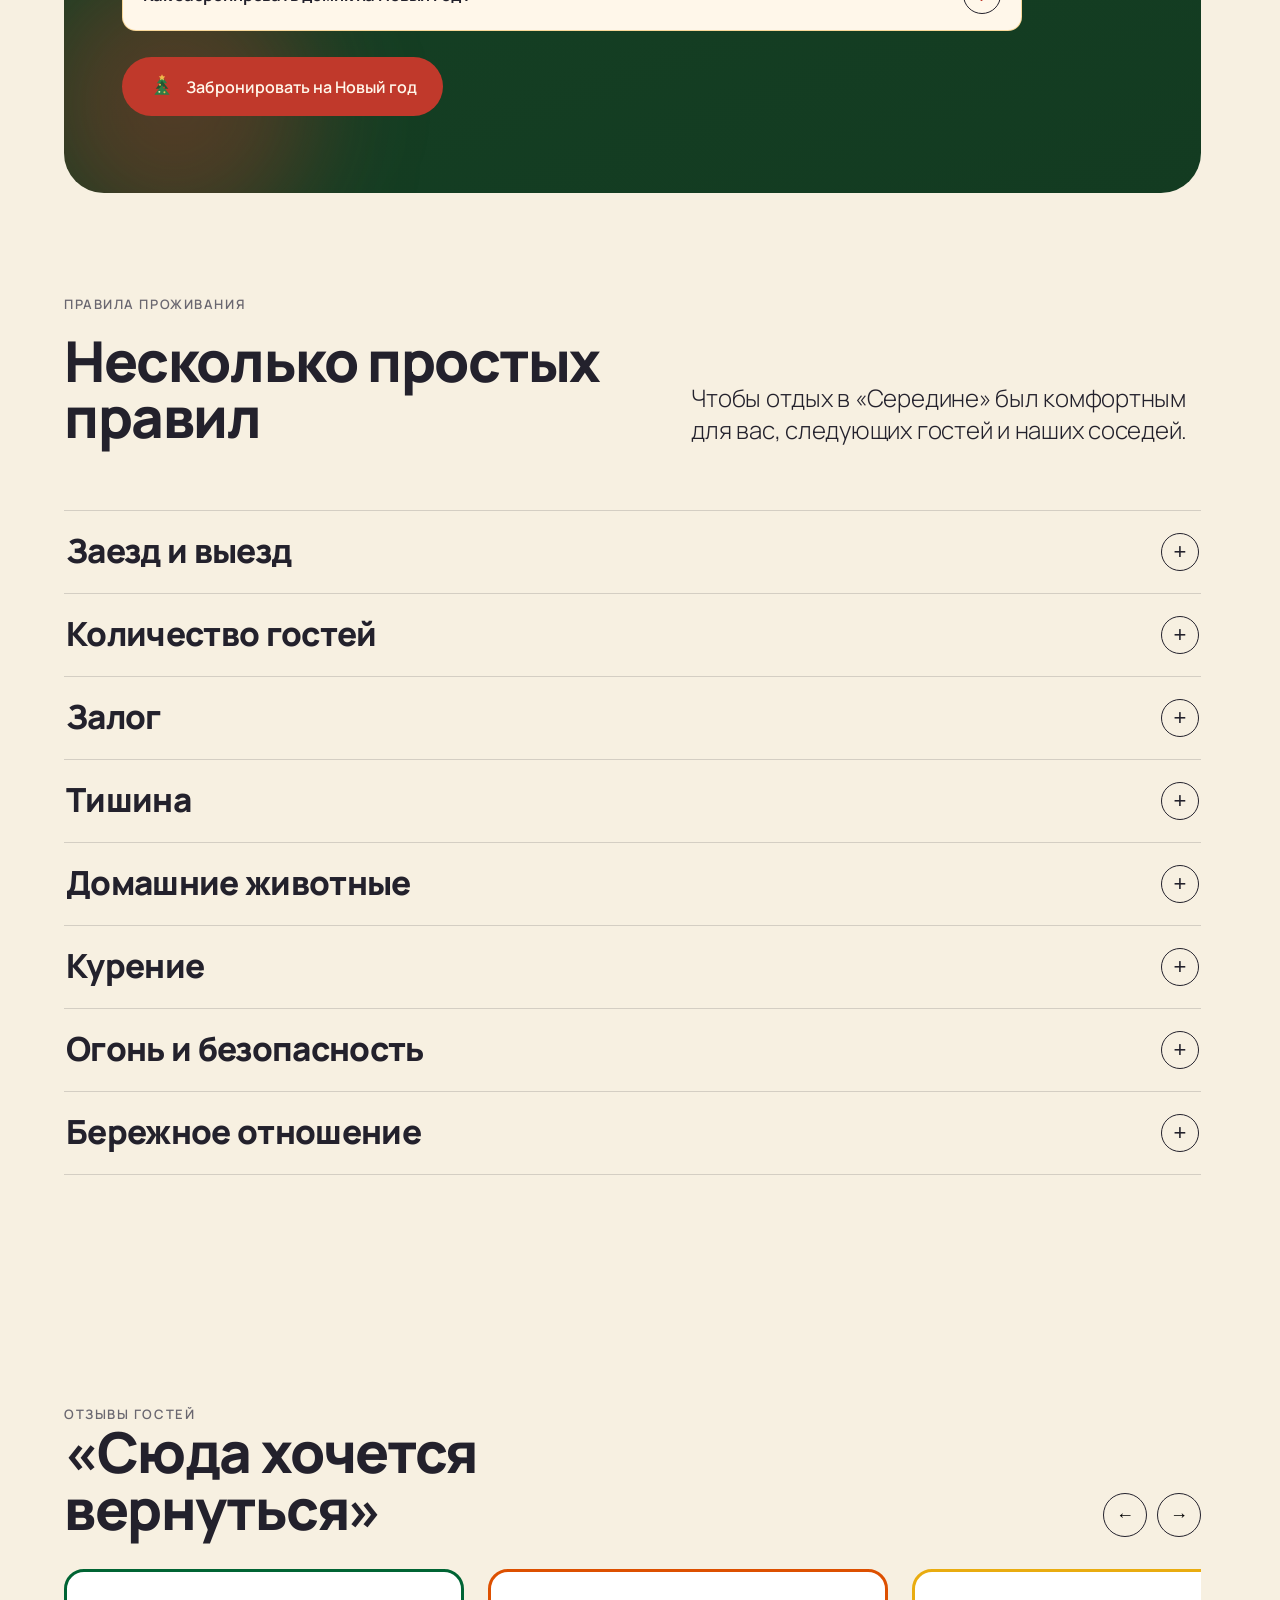
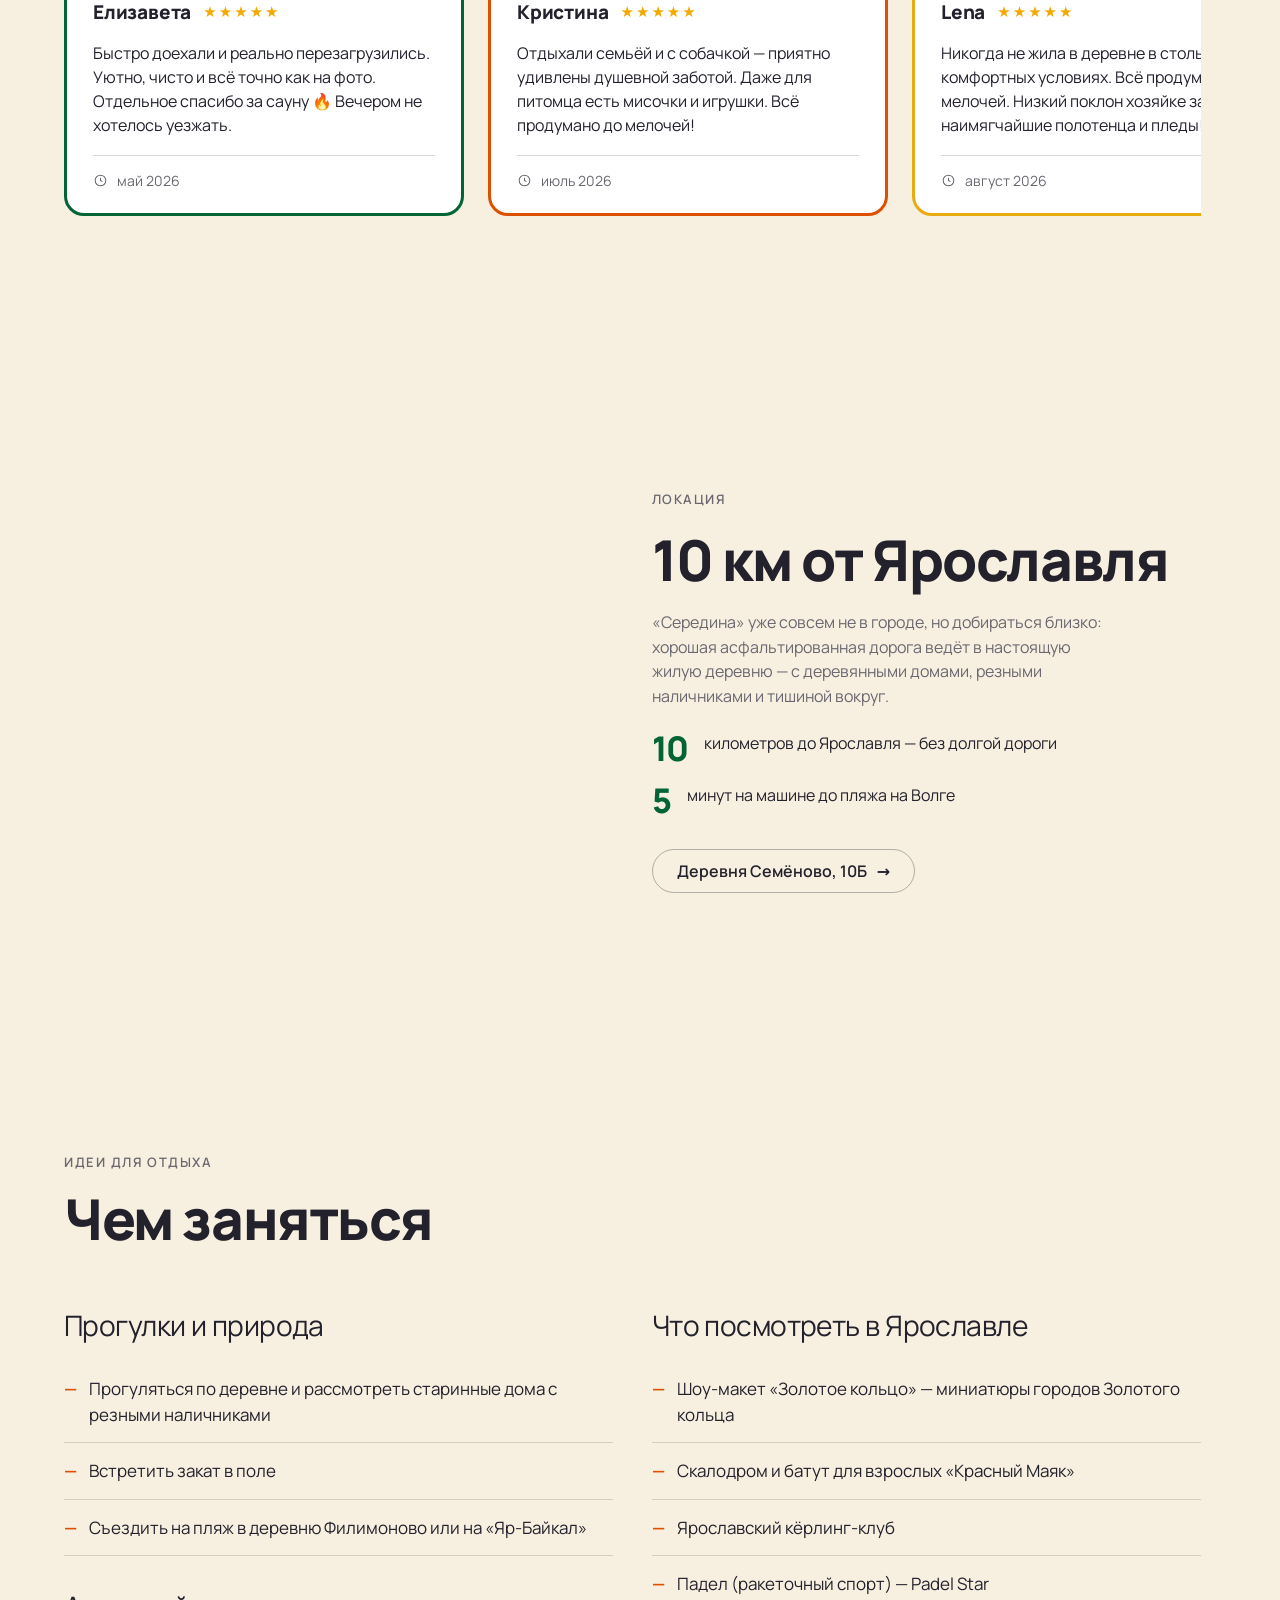
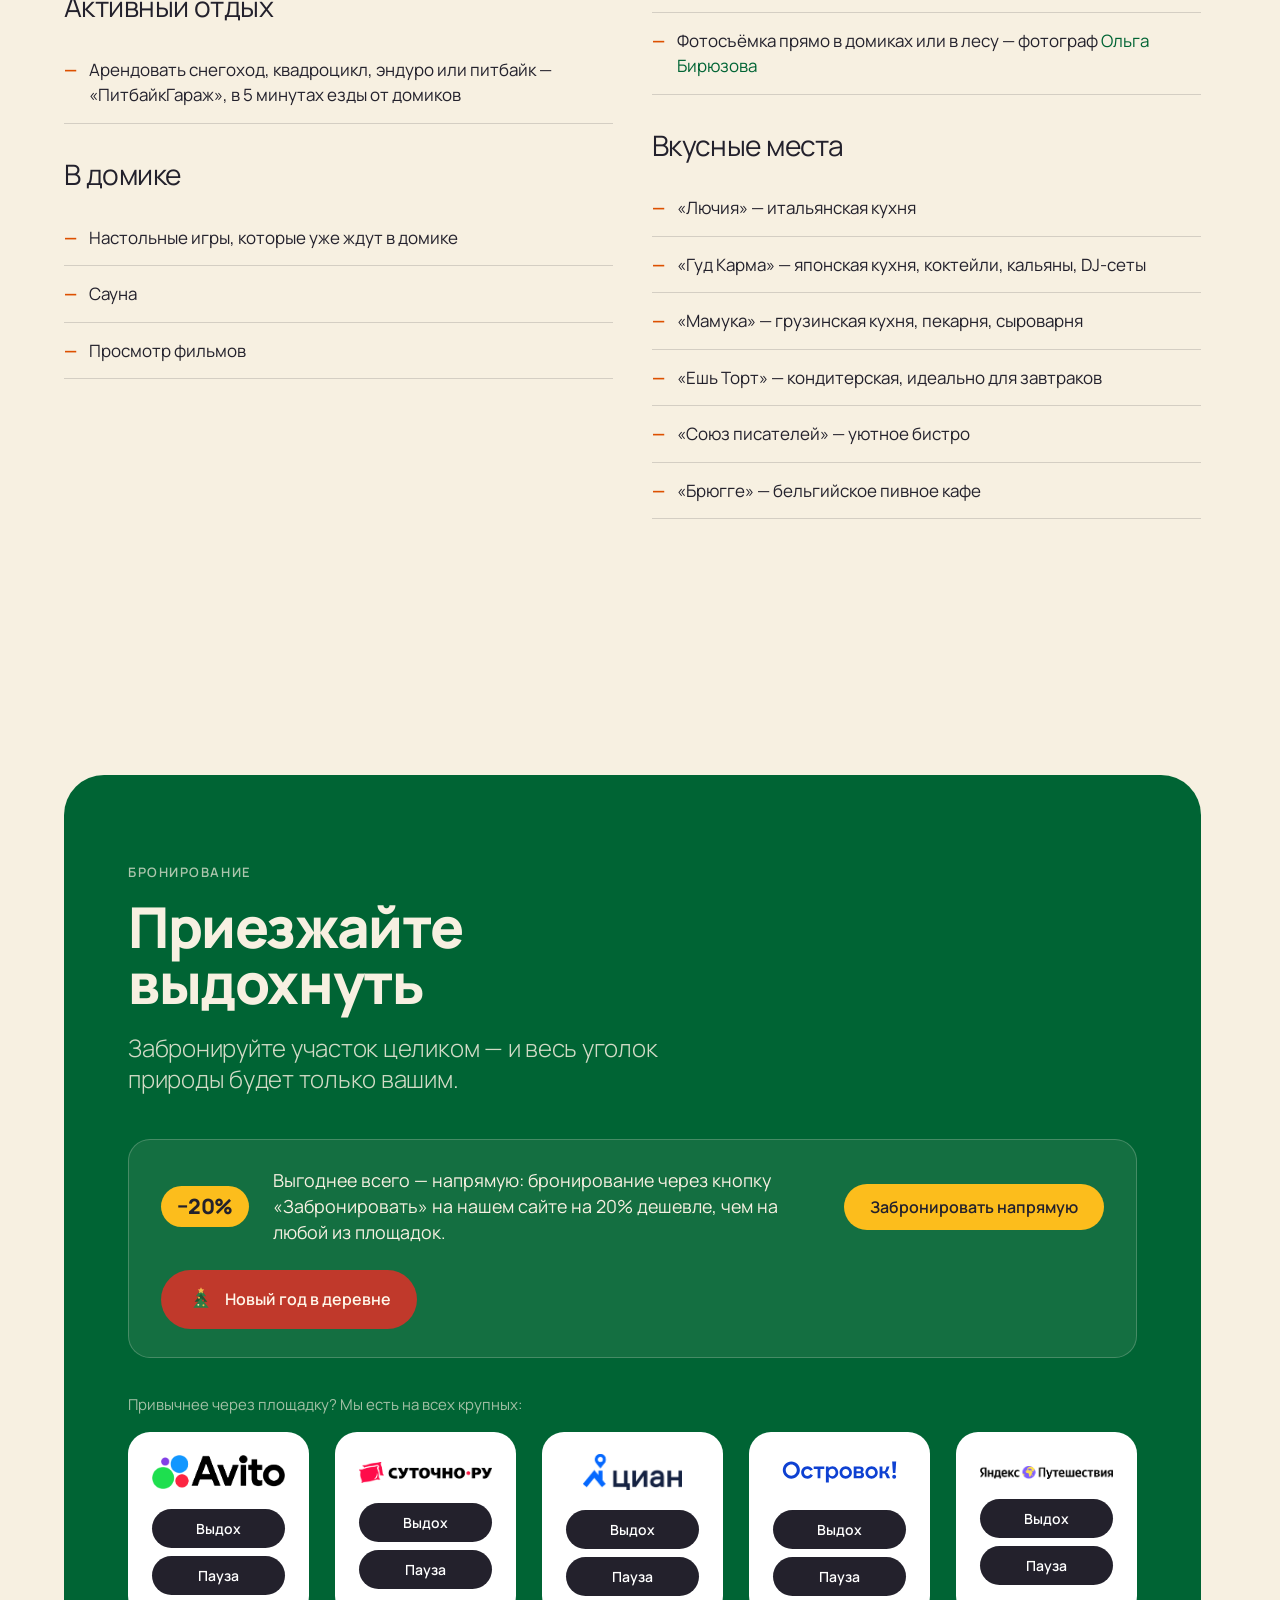
==== commit 46ff1f59: "НГ-блок: FAQ, кнопки, ссылка на идеи, пятно подсветки 1. В конце #novyi-god добавлена кнопка .ny-btn" ====
--- a/index.html
+++ b/index.html
@@ -50,7 +50,7 @@
 <link rel="preload" href="assets/fonts/manrope-800-cyrillic.woff2" as="font" type="font/woff2" crossorigin>
 <link rel="preload" href="assets/fonts/manrope-400-cyrillic.woff2" as="font" type="font/woff2" crossorigin>
 <link rel="preload" href="assets/fonts/manrope-300-cyrillic.woff2" as="font" type="font/woff2" crossorigin>
-<link rel="stylesheet" href="site.css?v=24">
+<link rel="stylesheet" href="site.css?v=25">
 <!-- Yandex.Metrika counter -->
 <script type="text/javascript">
     (function(m,e,t,r,i,k,a){
@@ -123,6 +123,12 @@
 <section class="container" id="booking">
   <div class="hr-widget-block reveal">
     <p class="hr-note"><span class="pct">−20%</span>Прямое бронирование выгоднее: здесь, на сайте, на 20% дешевле, чем на площадках</p>
+    <!-- NY:start — приглашение в новогодний раздел -->
+    <div class="ny-booking-cta">
+      <p>Планируете Новый год за городом? Посмотрите, что мы приготовили к праздникам</p>
+      <a class="btn ny-btn ny-sm" href="#novyi-god"><svg class="ny-tree" viewBox="0 0 24 24" fill="none" aria-hidden="true"><path d="M12 3.2 7.6 9.2h8.8z" fill="#2e7d46"/><path d="M12 7 6.6 14h10.8z" fill="#1e5631"/><path d="M12 10.8 5.4 19h13.2z" fill="#2e7d46"/><path d="M12 1.5l.86 1.74 1.92.28-1.39 1.35.33 1.91L12 5.83l-1.72.9.33-1.91-1.39-1.35 1.92-.28z" fill="#f2b84b"/><circle cx="10.3" cy="10.4" r=".85" fill="#f2b84b"/><circle cx="13.7" cy="12.8" r=".85" fill="#c0392b"/><circle cx="9.7" cy="16.6" r=".85" fill="#ffe9b8"/><circle cx="14.1" cy="17" r=".85" fill="#f2b84b"/></svg>Новый год в деревне</a>
+    </div>
+    <!-- NY:end -->
     <div id="hr-widget"></div>
     <div class="hr-fallback" id="hrFallback" hidden>
       <p>Форма бронирования ещё загружается. Если она не появилась — забронируйте напрямую, скидка −20% сохранится:</p>
@@ -439,6 +445,18 @@
         <p>Едете на Новый год большой компанией? Арендуйте сразу <strong>два участка</strong>, тогда вместимость домиков увеличится до 8 человек.</p>
         <p>Мы позаботимся о новогоднем настроении, а вам останется привезти любимые продукты, напитки и подарки.</p>
       </div>
+    </div>
+
+    <!-- Частые вопросы (только новогодние) + кнопка -->
+    <div class="ny-sub">
+      <p class="ny-ideas-line">Чем заняться на новогодних каникулах — снегоход, кёрлинг, прогулки по деревне — смотрите в разделе <a href="#idei">«Идеи для отдыха»</a>.</p>
+      <h3>Новый год в «Середине»: частые вопросы</h3>
+      <div class="ny-faq acc" data-acc>
+        <div class="acc-row"><button class="head" type="button"><span class="t">Можно ли снять домик на Новый год под Ярославлем?</span><span class="pm" aria-hidden="true">+</span></button><div class="panel"><div class="inner">Да. Оба участка «Середины» — «Выдох» и «Пауза» — сдаются на новогодние праздники и на Старый Новый год. Каждый участок сдаётся целиком одной компании. Свободные даты и минимальный срок проживания видны в форме бронирования. Бронировать напрямую на сайте выгоднее: на 20% дешевле, чем на площадках.</div></div></div>
+        <div class="acc-row"><button class="head" type="button"><span class="t">Можно ли запускать фейерверки?</span><span class="pm" aria-hidden="true">+</span></button><div class="panel"><div class="inner">Салюты можно запускать только в поле рядом — на территории домиков нельзя. Бенгальские огни и хлопушки нельзя использовать внутри домика ради безопасности. Это касается и новогодней ночи. А для праздничного настроения на участке уже есть гирлянды и огоньки.</div></div></div>
+        <div class="acc-row"><button class="head" type="button"><span class="t">Как забронировать домик на Новый год?</span><span class="pm" aria-hidden="true">+</span></button><div class="panel"><div class="inner">Через форму бронирования на сайте — так на 20% дешевле. Или напишите нам во ВКонтакте или позвоните: +7 980 700-63-13.</div></div></div>
+      </div>
+      <div class="ny-faq-cta"><a class="btn ny-btn" href="#booking"><svg class="ny-tree" viewBox="0 0 24 24" fill="none" aria-hidden="true"><path d="M12 3.2 7.6 9.2h8.8z" fill="#2e7d46"/><path d="M12 7 6.6 14h10.8z" fill="#1e5631"/><path d="M12 10.8 5.4 19h13.2z" fill="#2e7d46"/><path d="M12 1.5l.86 1.74 1.92.28-1.39 1.35.33 1.91L12 5.83l-1.72.9.33-1.91-1.39-1.35 1.92-.28z" fill="#f2b84b"/><circle cx="10.3" cy="10.4" r=".85" fill="#f2b84b"/><circle cx="13.7" cy="12.8" r=".85" fill="#c0392b"/><circle cx="9.7" cy="16.6" r=".85" fill="#ffe9b8"/><circle cx="14.1" cy="17" r=".85" fill="#f2b84b"/></svg>Забронировать на Новый год</a></div>
     </div>
   </div>
 </section>
--- a/site.css
+++ b/site.css
@@ -402,6 +402,10 @@
 .ny-nav{color:var(--ny-red)!important;display:inline-flex;align-items:center;gap:7px;font-weight:600;white-space:nowrap}
 .ny-nav .ny-tree{width:20px;height:21px;flex:0 0 auto}
 
+/* ---- Приглашение у блока бронирования ---- */
+.ny-booking-cta{display:flex;flex-wrap:wrap;align-items:center;gap:12px 16px;margin-top:16px;padding-top:14px;border-top:1px dashed rgba(192,57,43,.35)}
+.ny-booking-cta p{font-size:15px;line-height:1.4;color:var(--charcoal);margin:0;max-width:46ch}
+
 /* ---- Плашка-плита раздела ---- */
 .ny-plate{position:relative;overflow:hidden;border-radius:var(--r-hero);
   background:linear-gradient(160deg,var(--ny-pine),var(--ny-pine-dark));
@@ -409,7 +413,7 @@
   isolation:isolate}
 /* мерцающие пятна тёплого света (боке) */
 .ny-plate::before,.ny-plate::after{content:"";position:absolute;border-radius:50%;filter:blur(55px);z-index:0;pointer-events:none}
-.ny-plate::before{width:340px;height:340px;top:-60px;right:-40px;background:var(--ny-glow);animation:ny-boke 7s ease-in-out infinite}
+.ny-plate::before{width:280px;height:280px;top:-80px;right:-60px;background:radial-gradient(circle,rgba(255,209,128,.5),rgba(255,209,128,0) 70%);filter:blur(22px);animation:ny-boke 7s ease-in-out infinite}
 .ny-plate::after{width:280px;height:280px;bottom:-50px;left:-30px;background:rgba(192,57,43,.35);animation:ny-boke 9s ease-in-out infinite reverse}
 @keyframes ny-boke{0%,100%{opacity:.5;transform:scale(1)}50%{opacity:.85;transform:scale(1.15)}}
 .ny-plate>*{position:relative;z-index:2}
@@ -499,6 +503,8 @@
 .ny-faq .acc-row .panel{max-height:0;overflow:hidden;transition:max-height .35s var(--ease)}
 .ny-faq .acc-row .panel .inner{padding:0 20px 18px;color:var(--charcoal);font-size:15.5px;line-height:1.55}
 .ny-faq-cta{margin-top:clamp(18px,2.4vw,26px)}
+.ny-ideas-line{color:var(--ny-cream);font-size:clamp(16px,1.3vw,18px);line-height:1.55;margin-bottom:clamp(20px,2.6vw,30px);max-width:70ch}
+.ny-ideas-line a{color:var(--ny-gold);text-decoration:underline;text-underline-offset:3px;font-weight:600}
 
 /* ---- Адаптив раздела ---- */
 @media(max-width:860px){
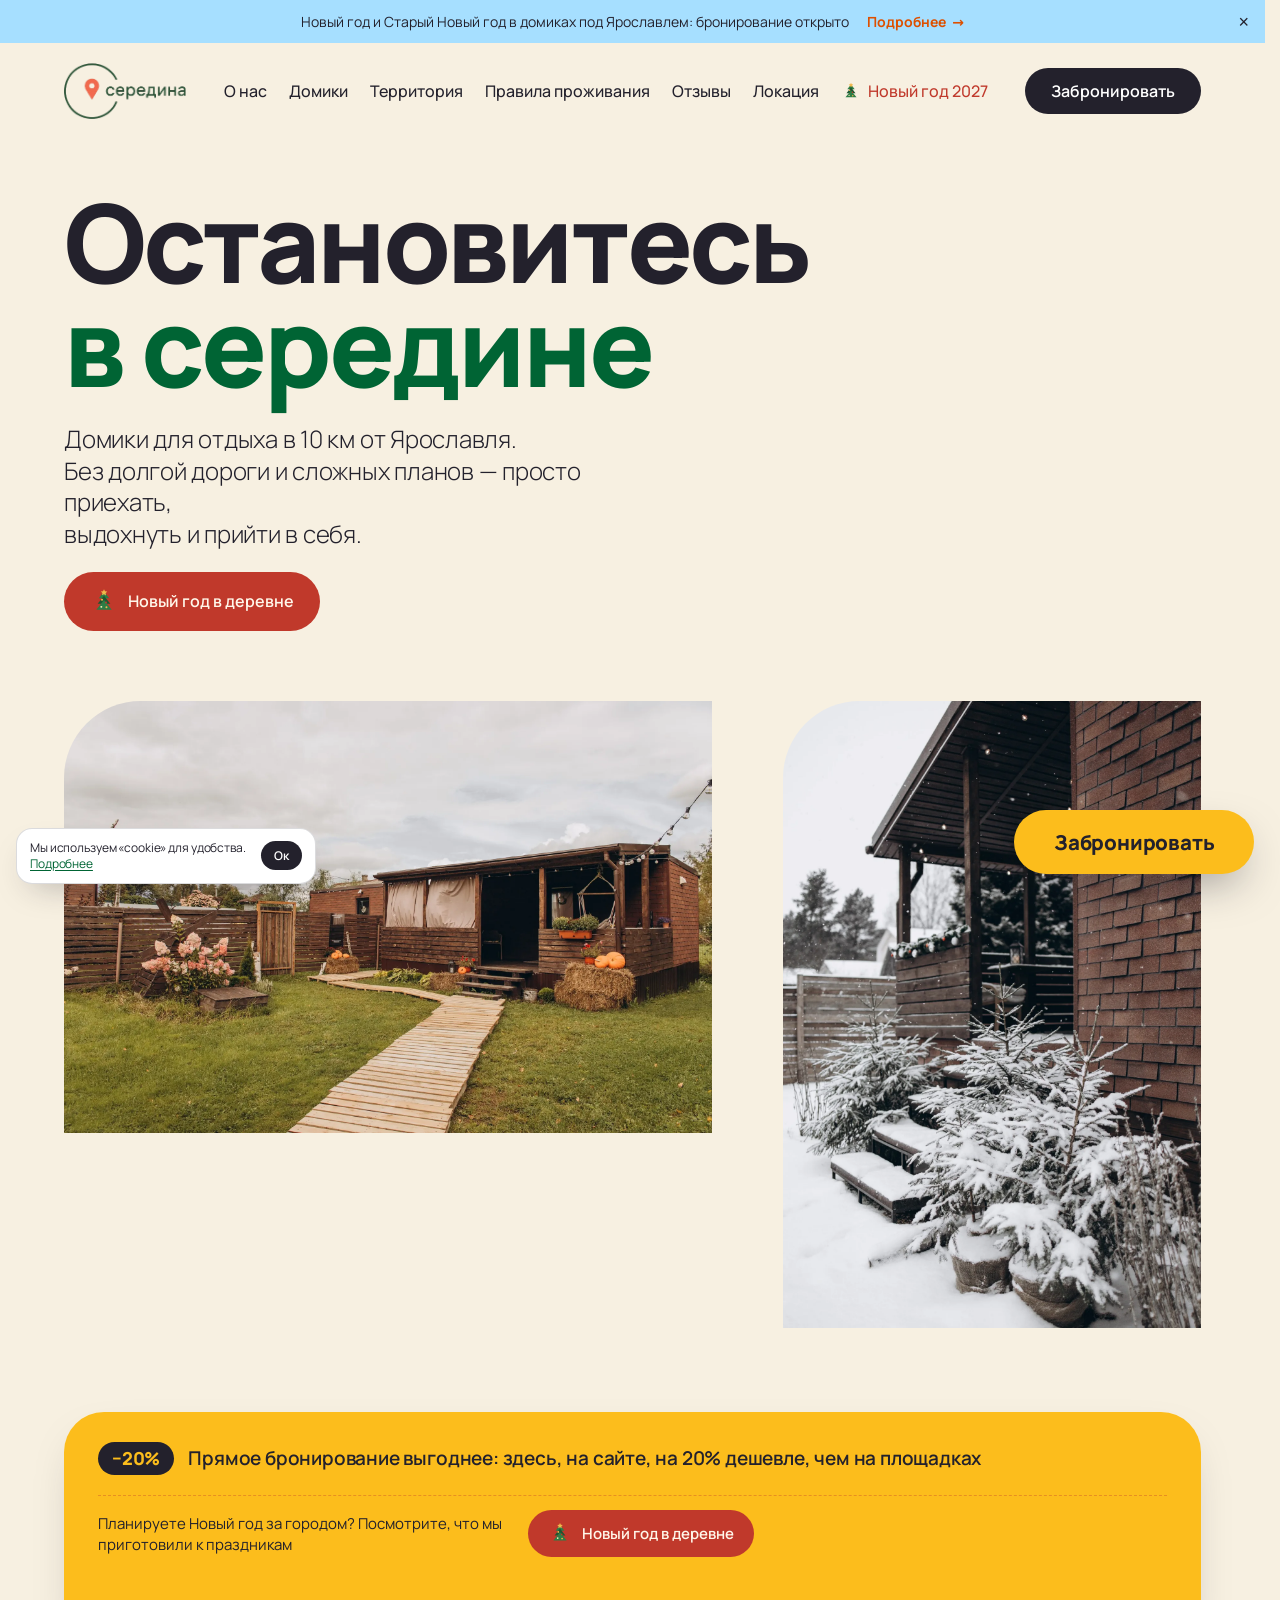
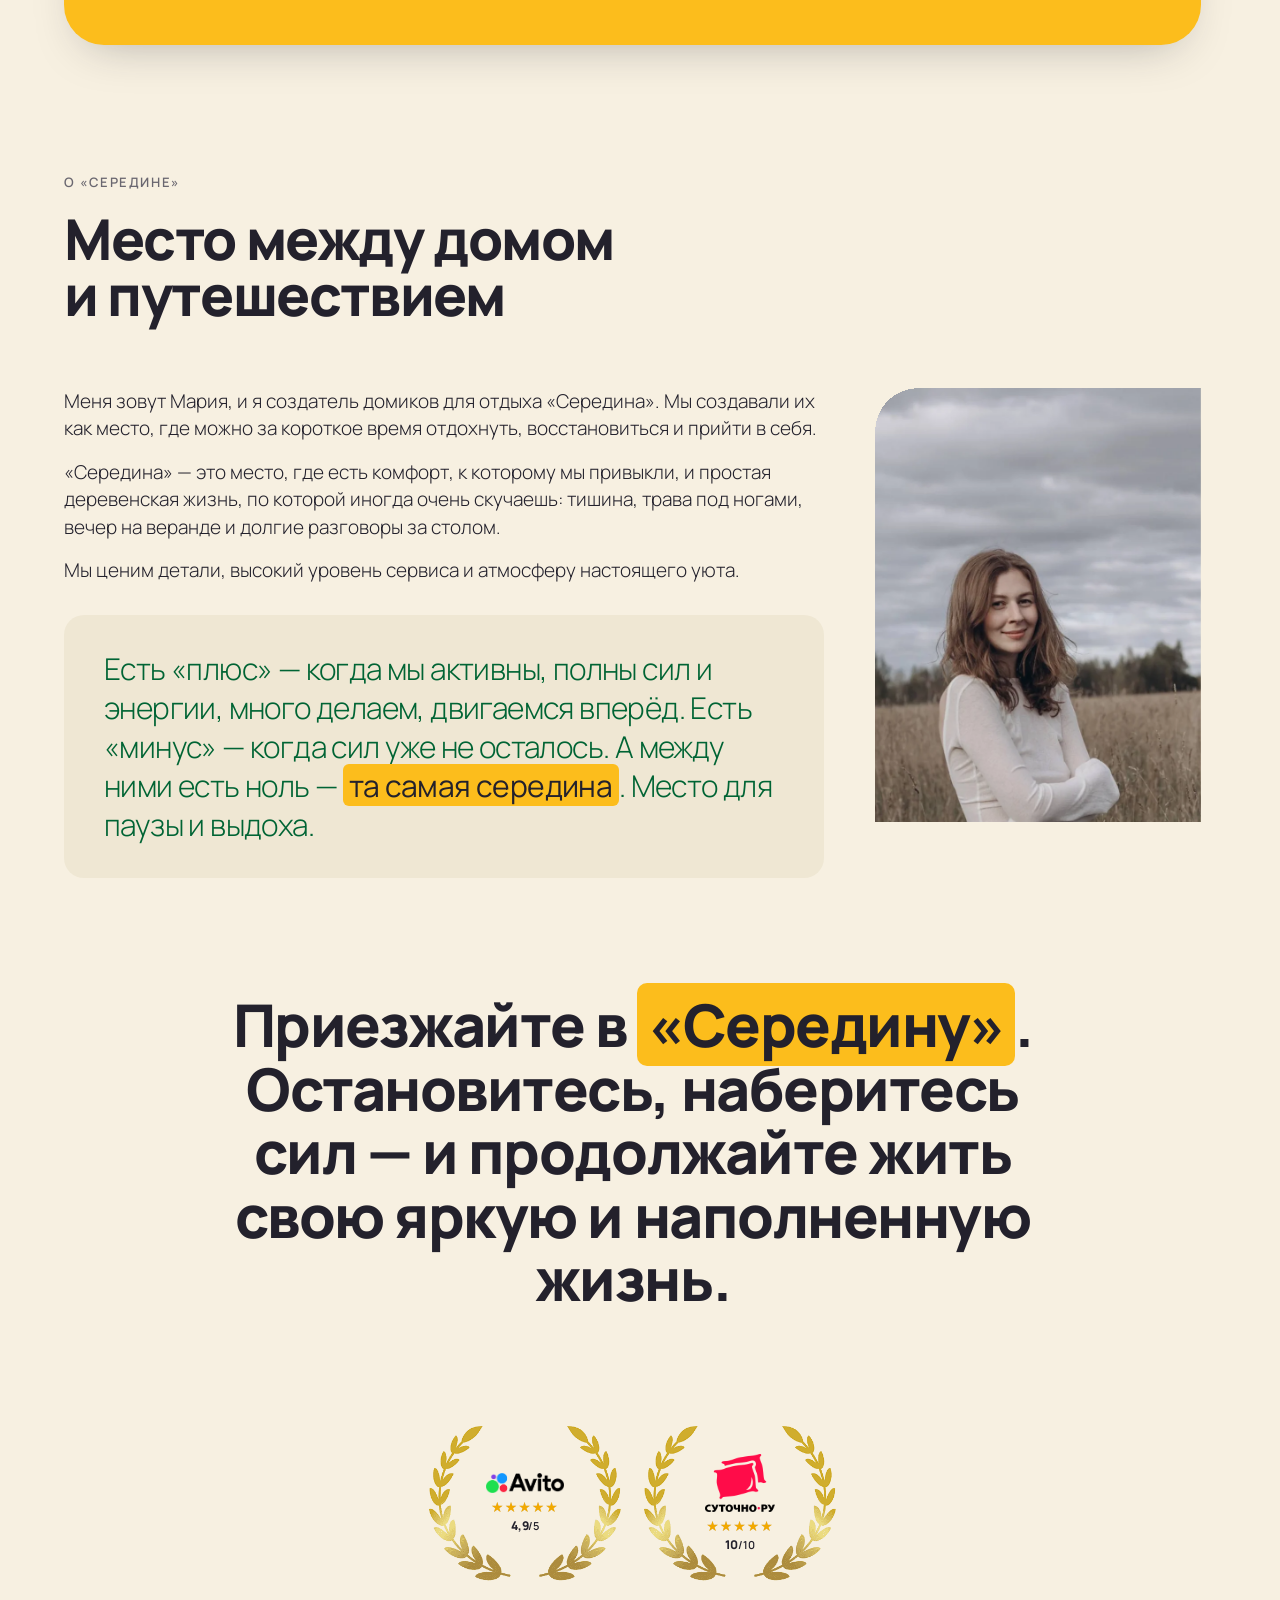
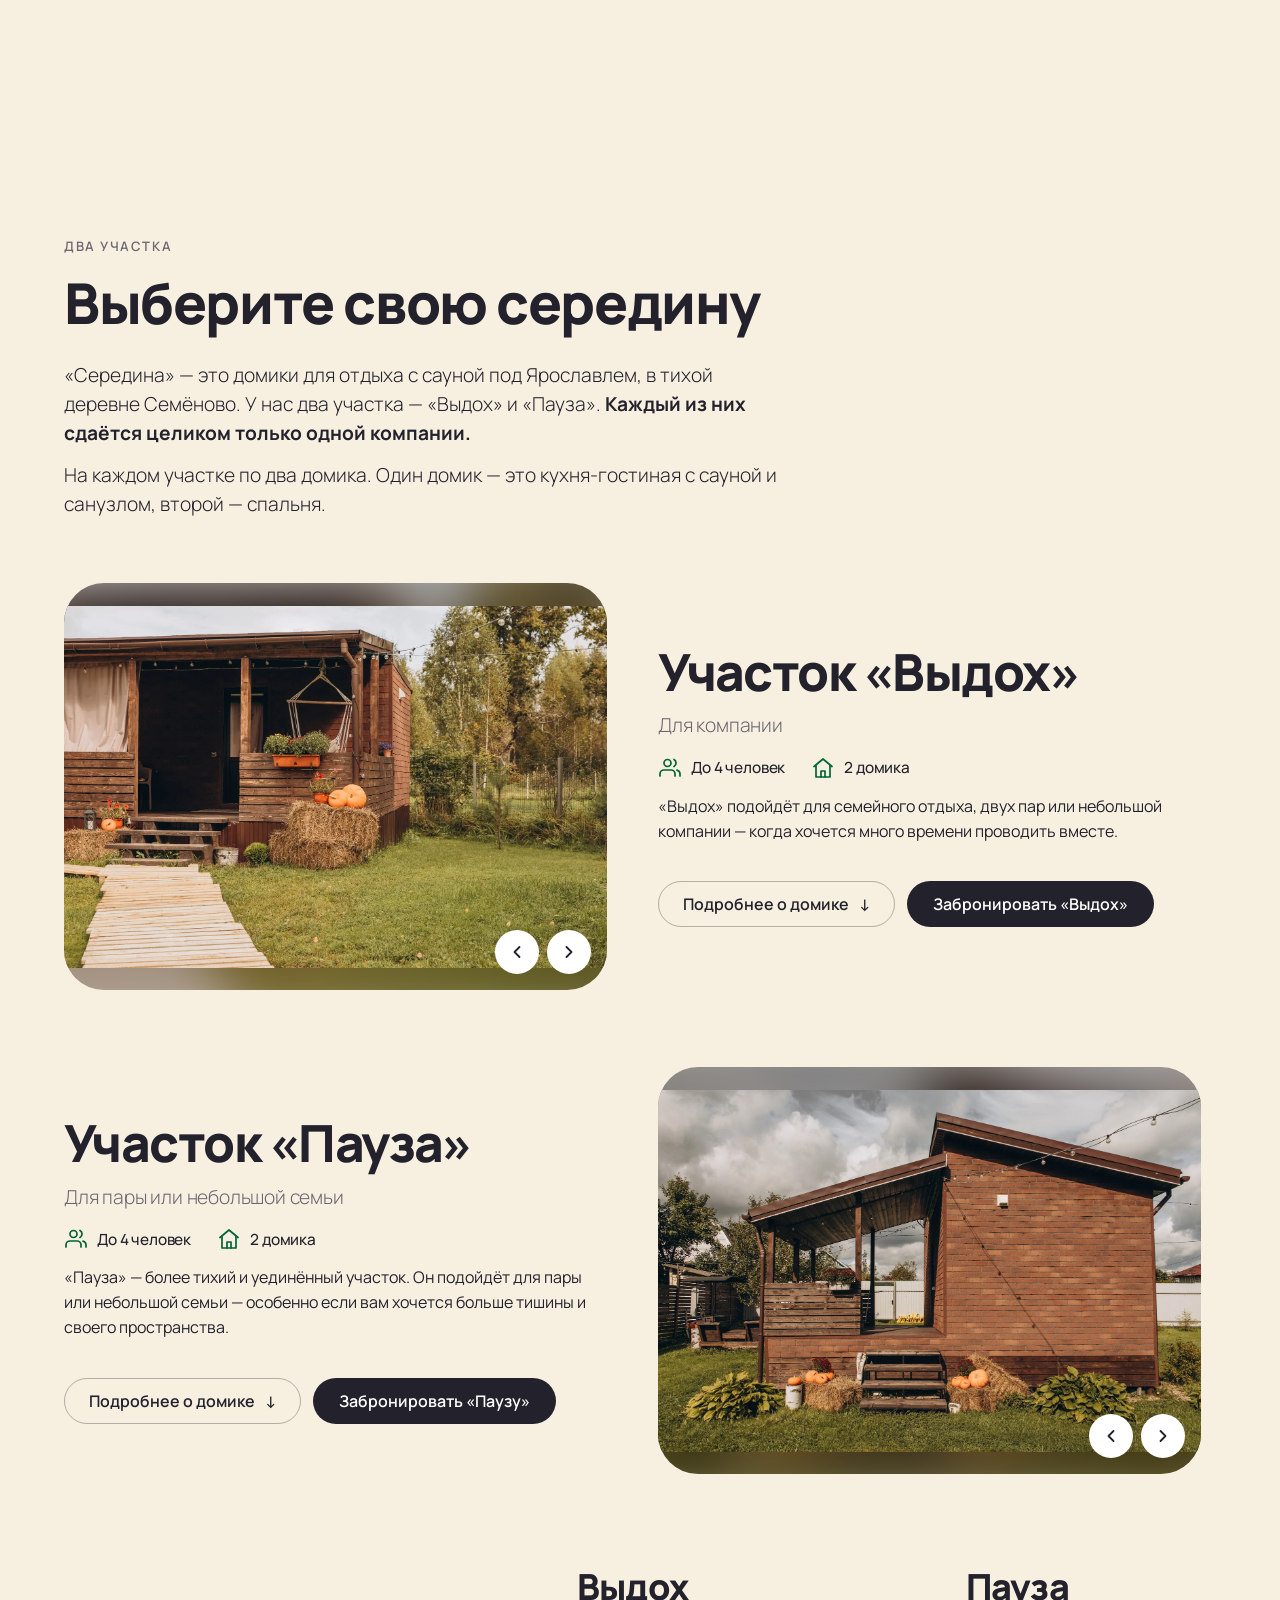
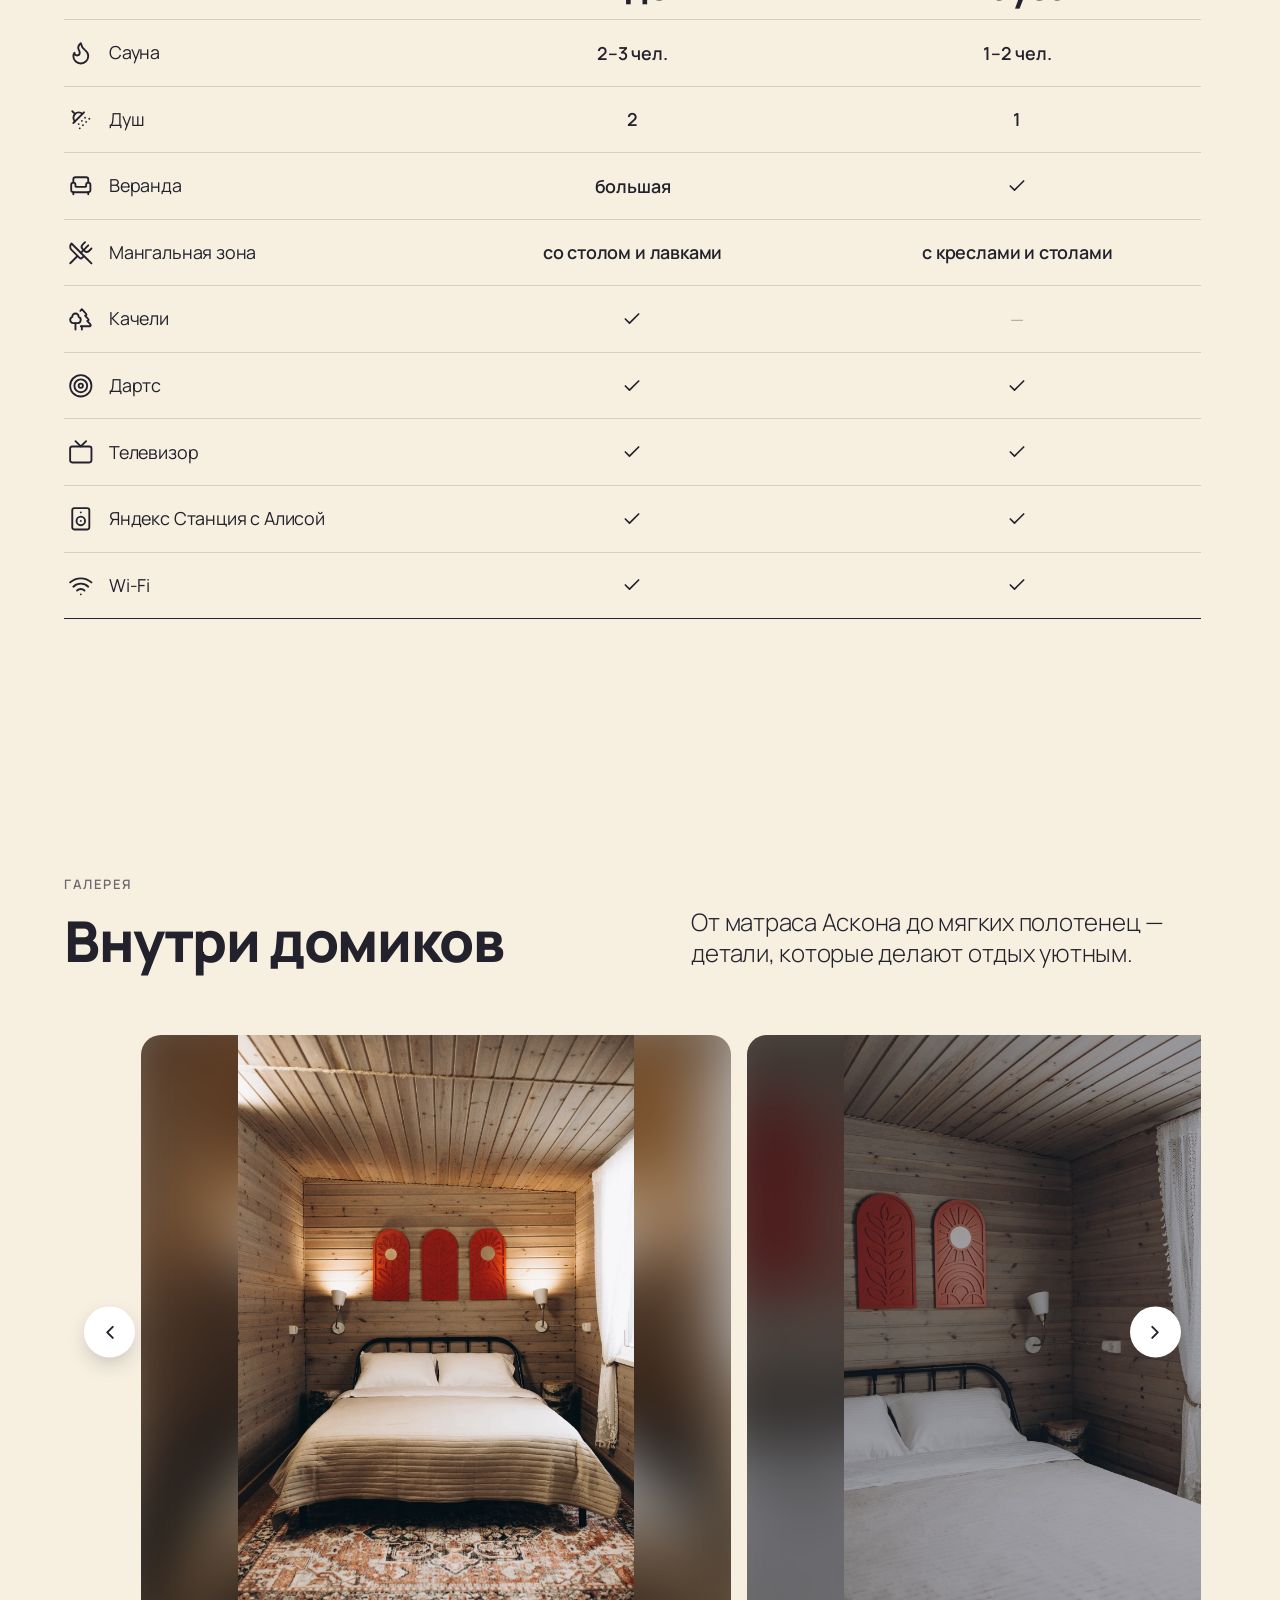
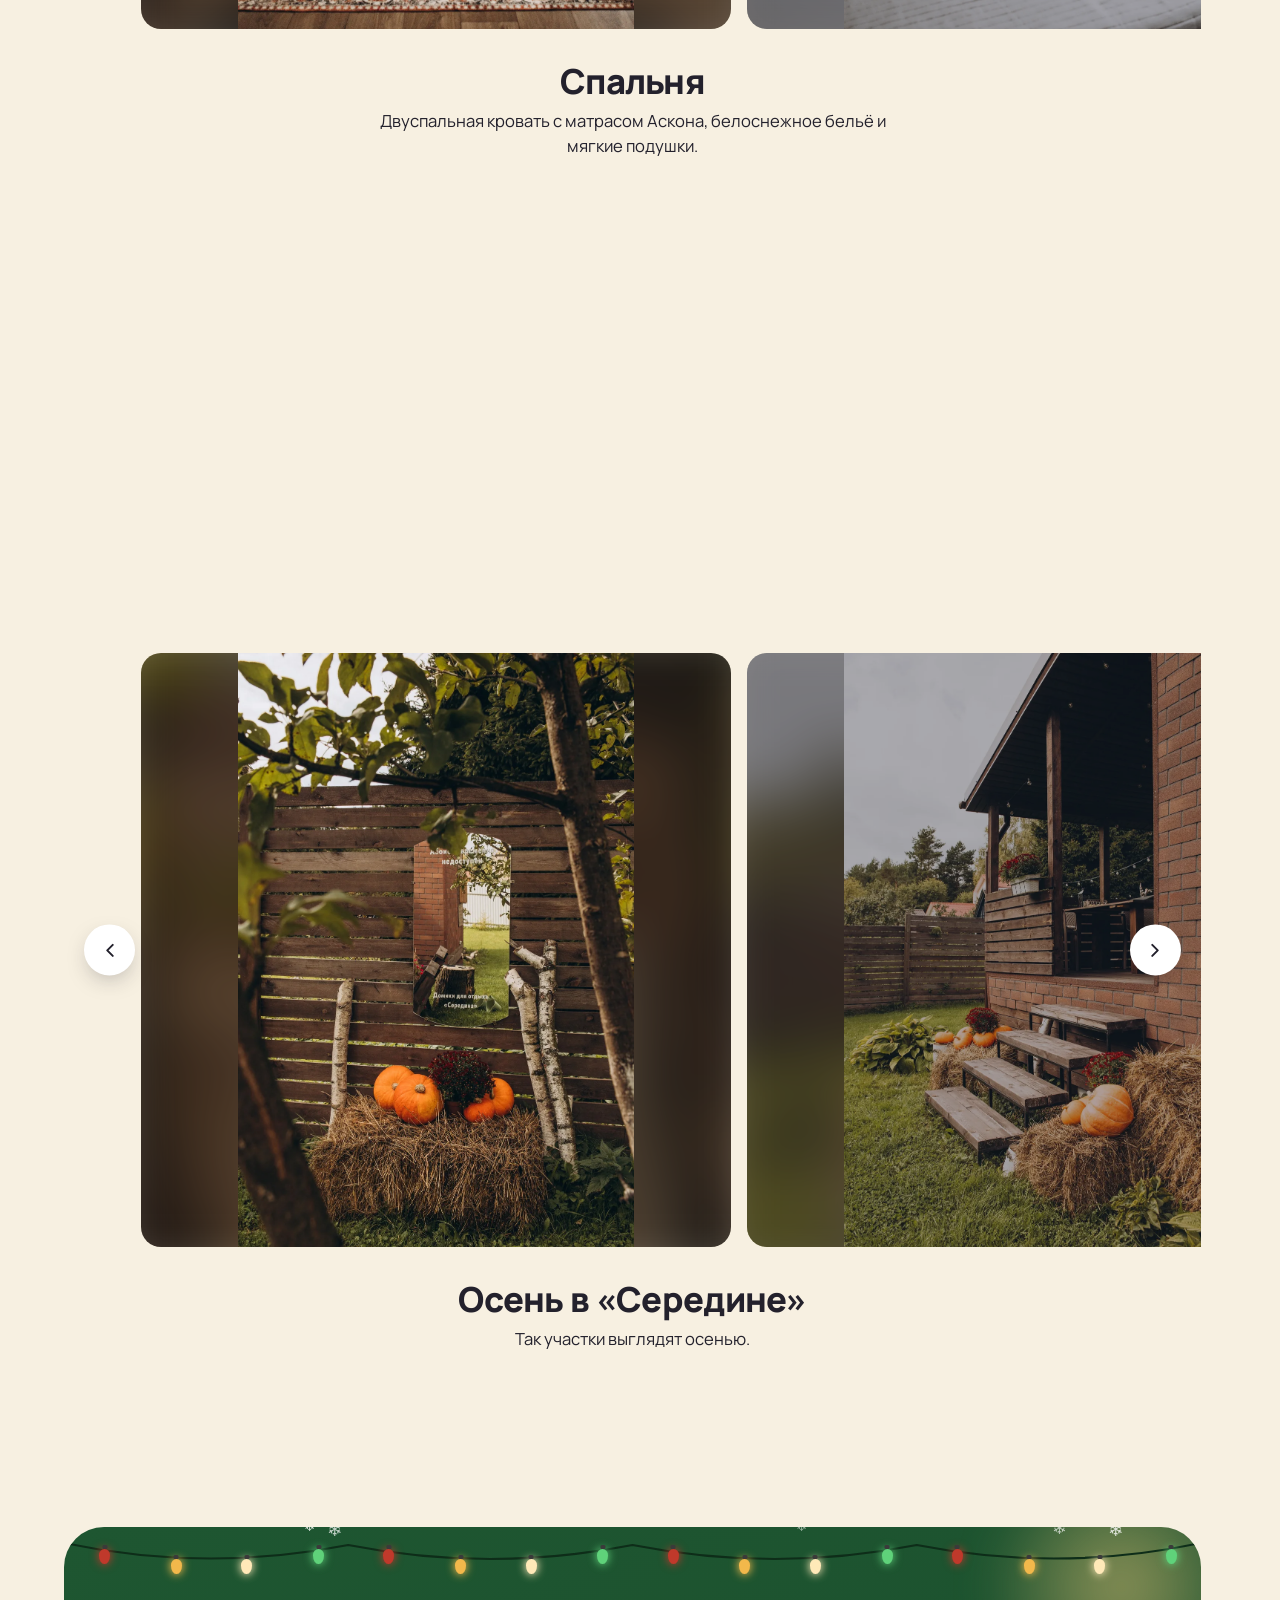
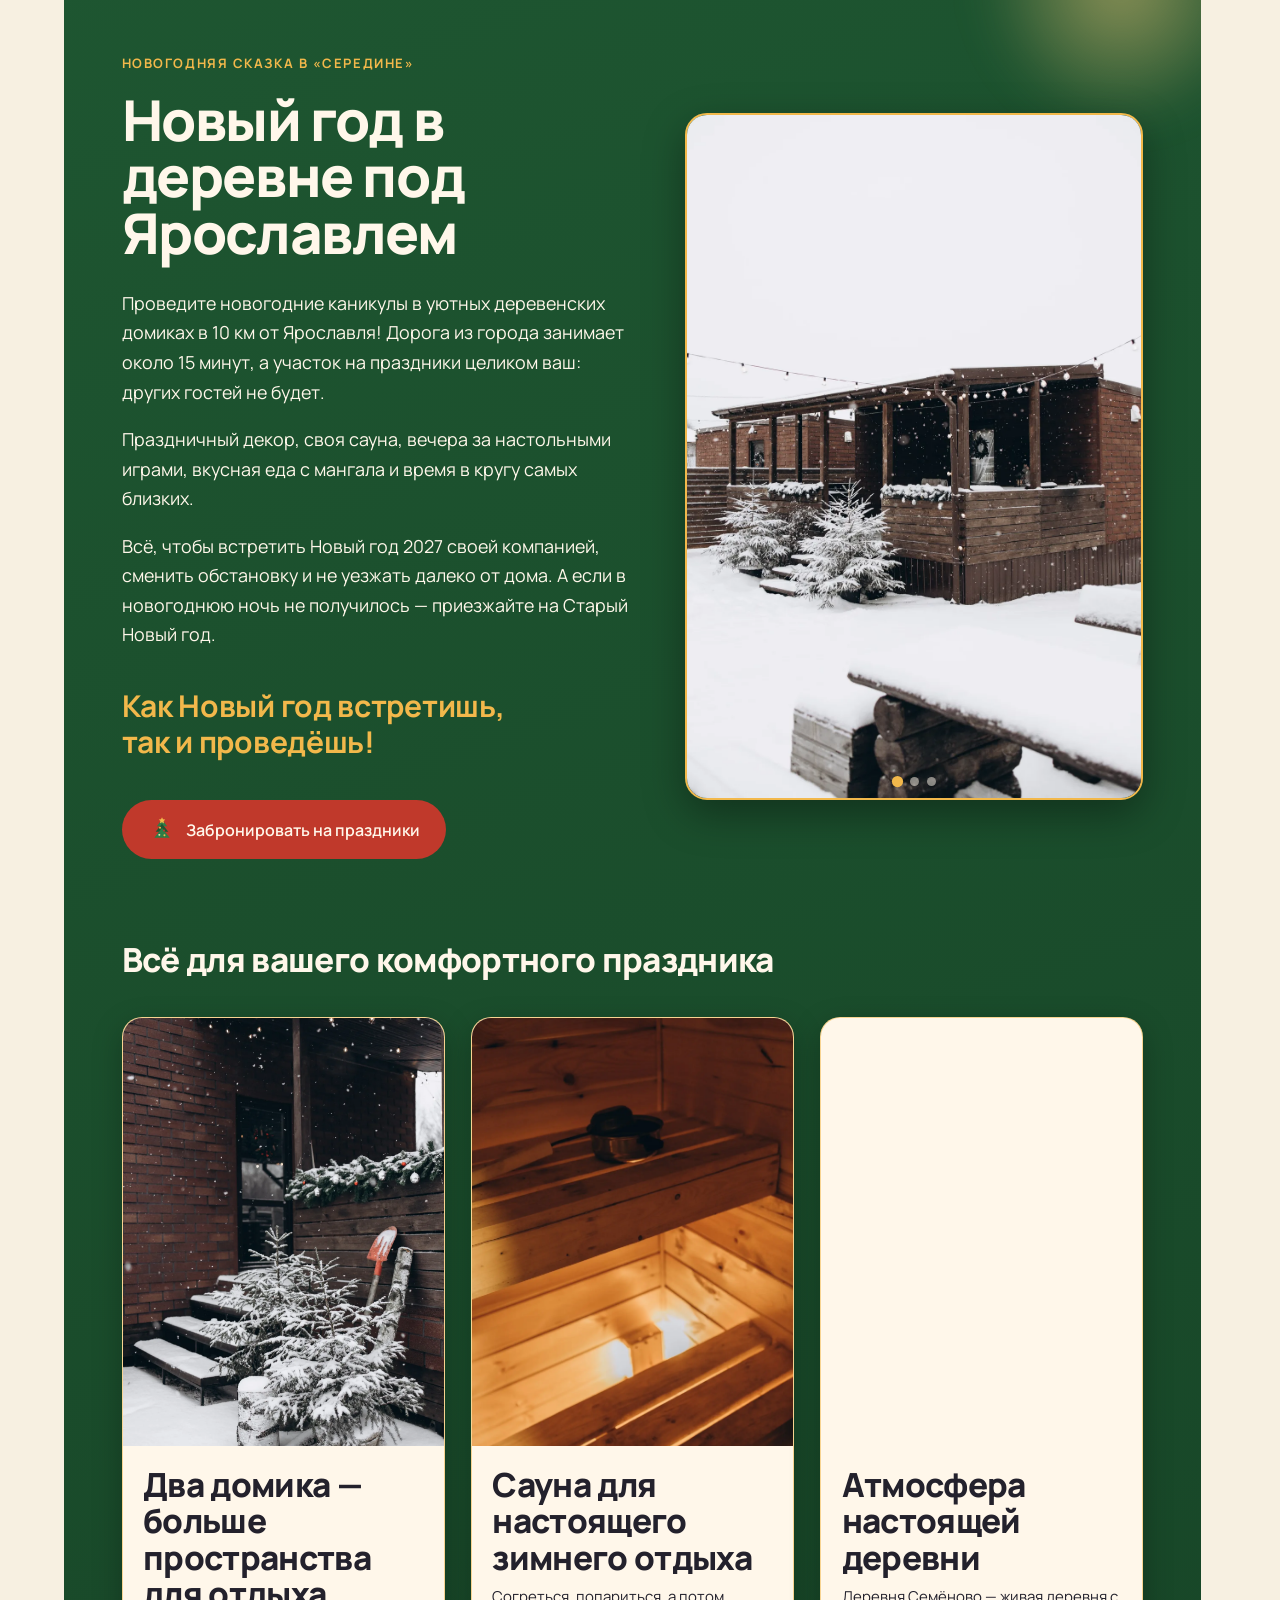
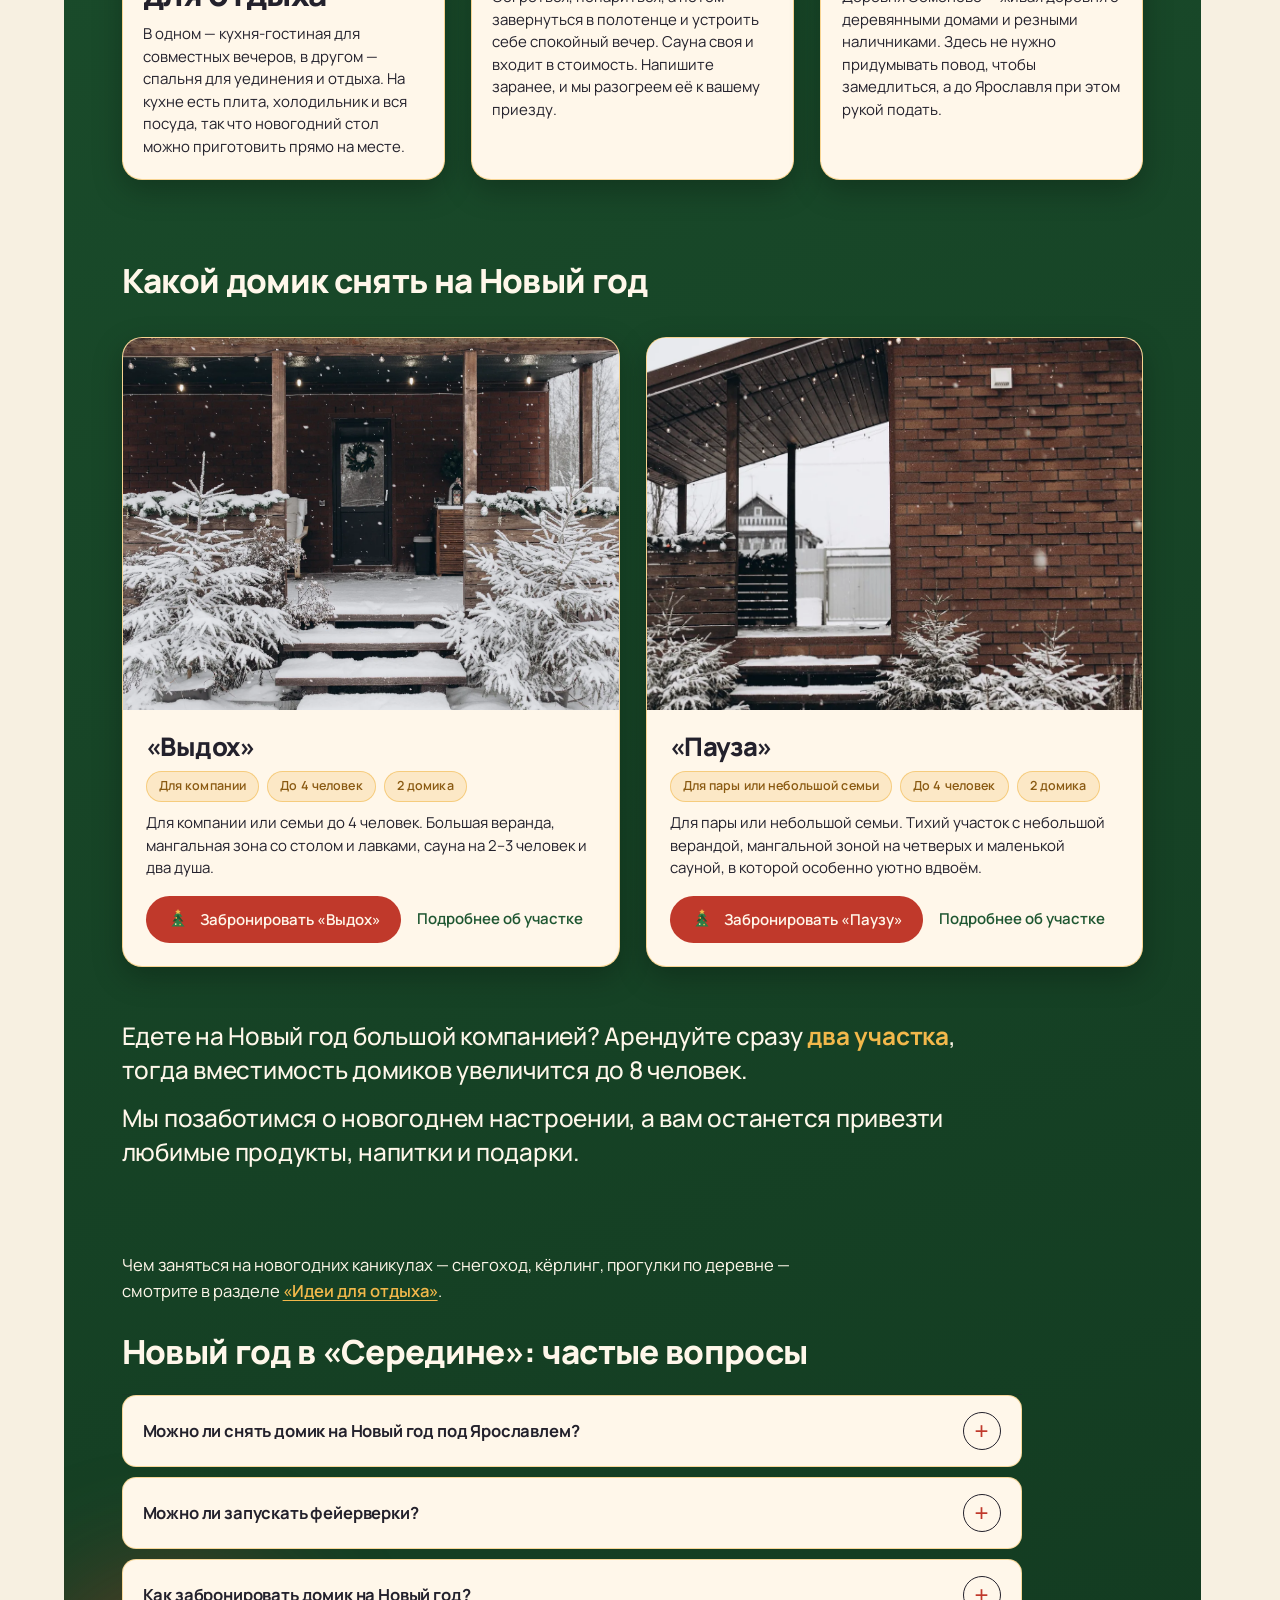
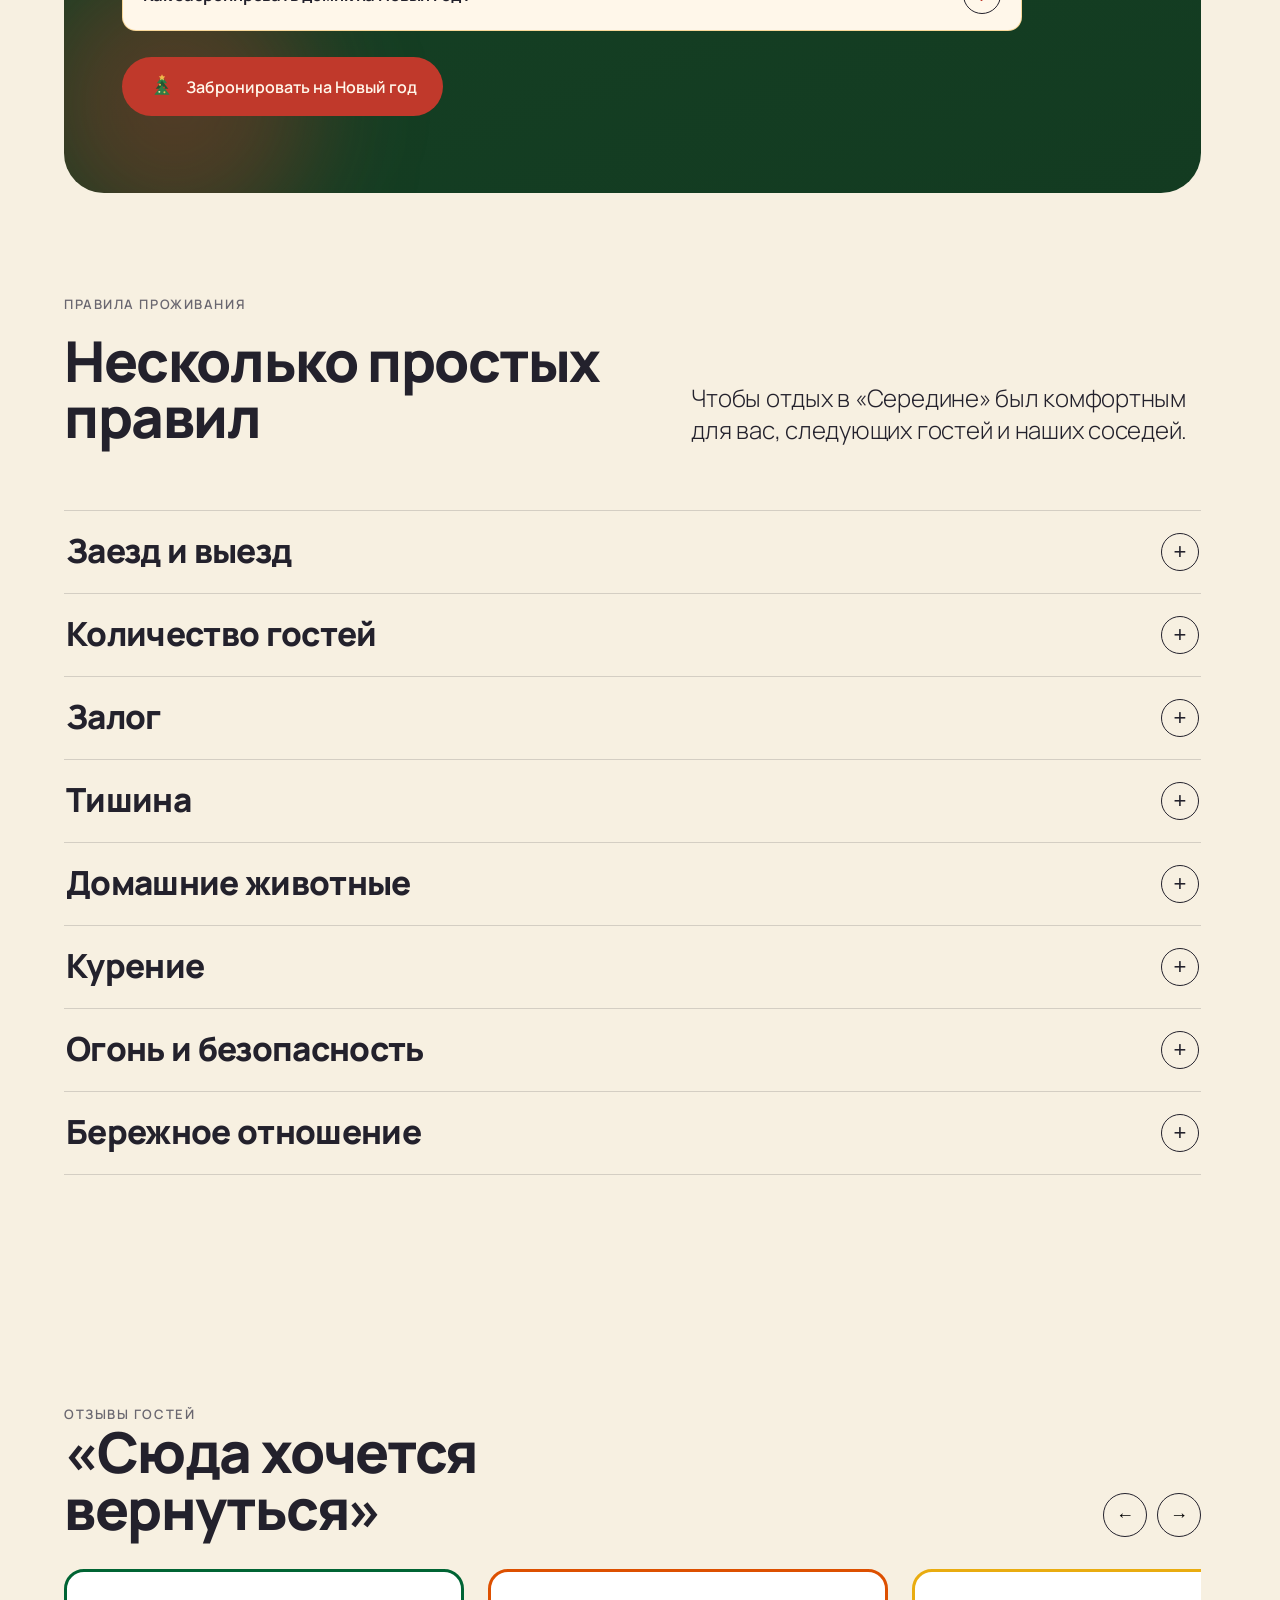
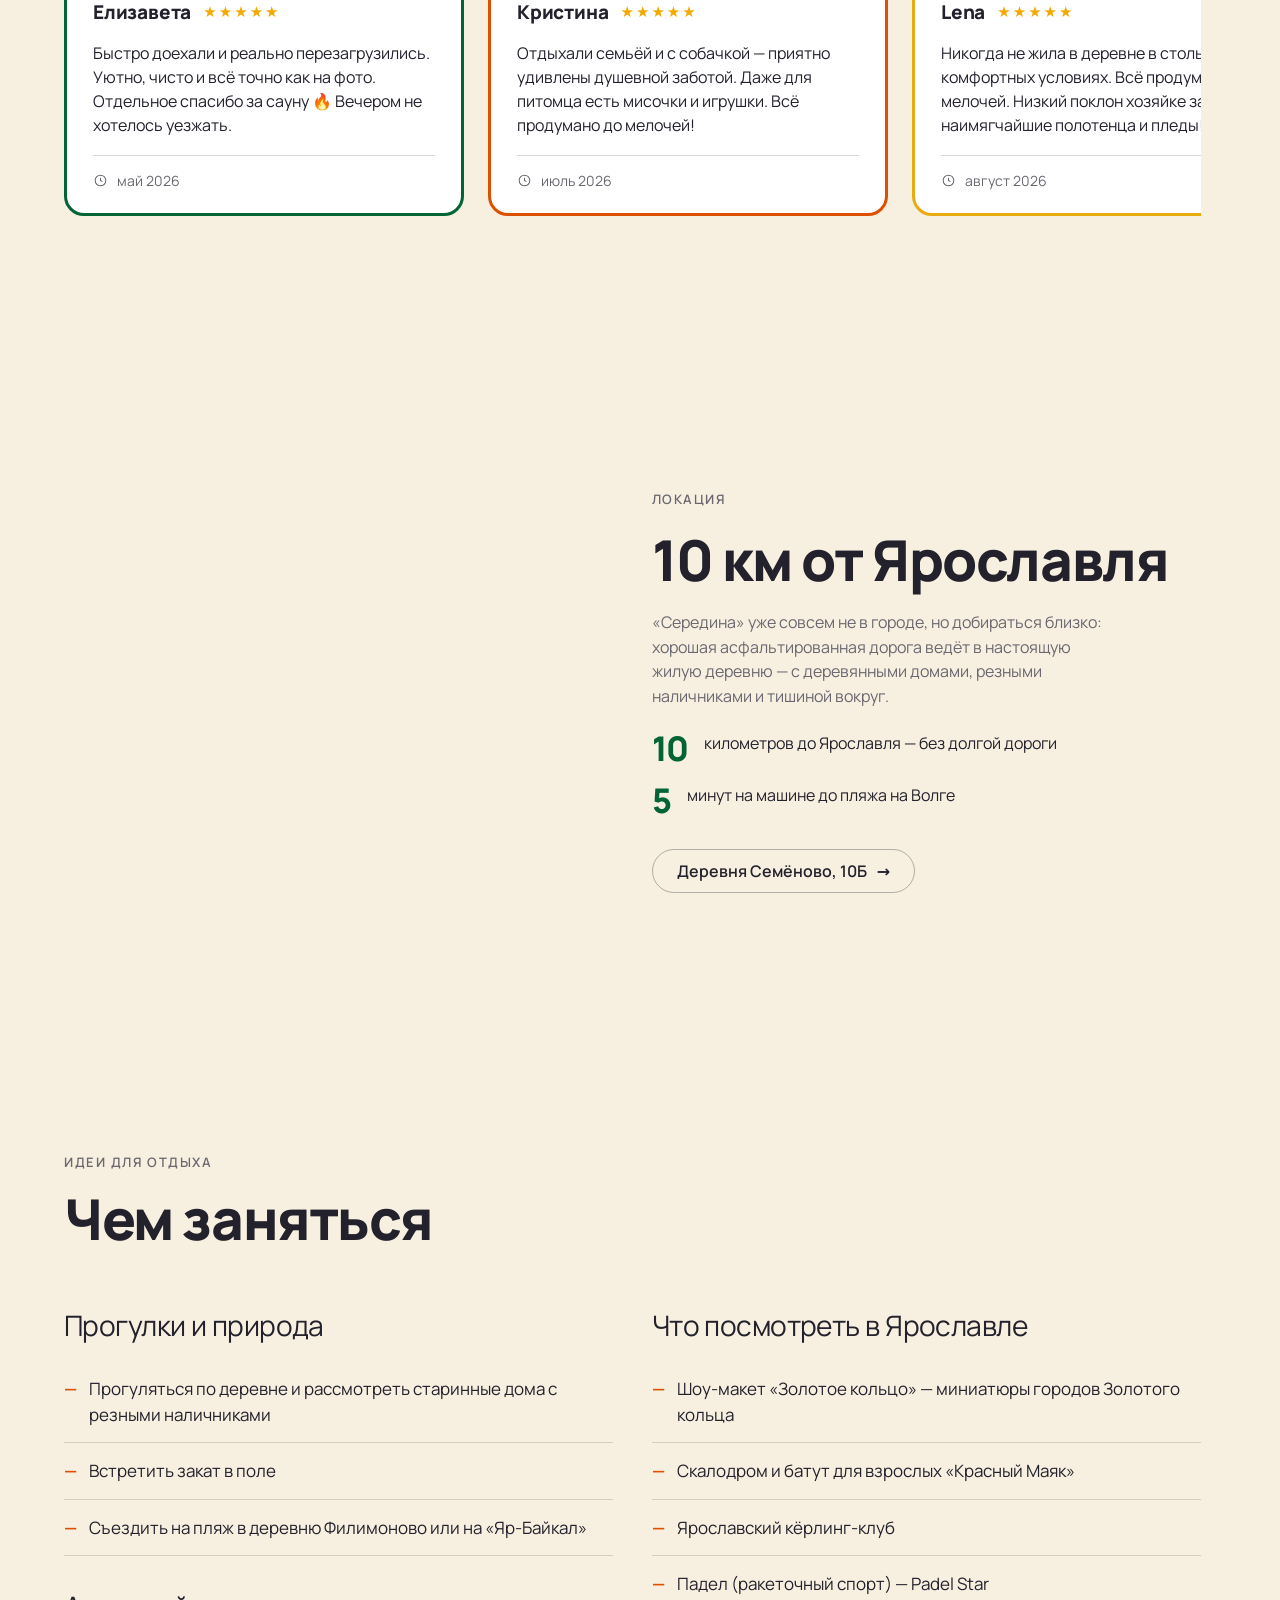
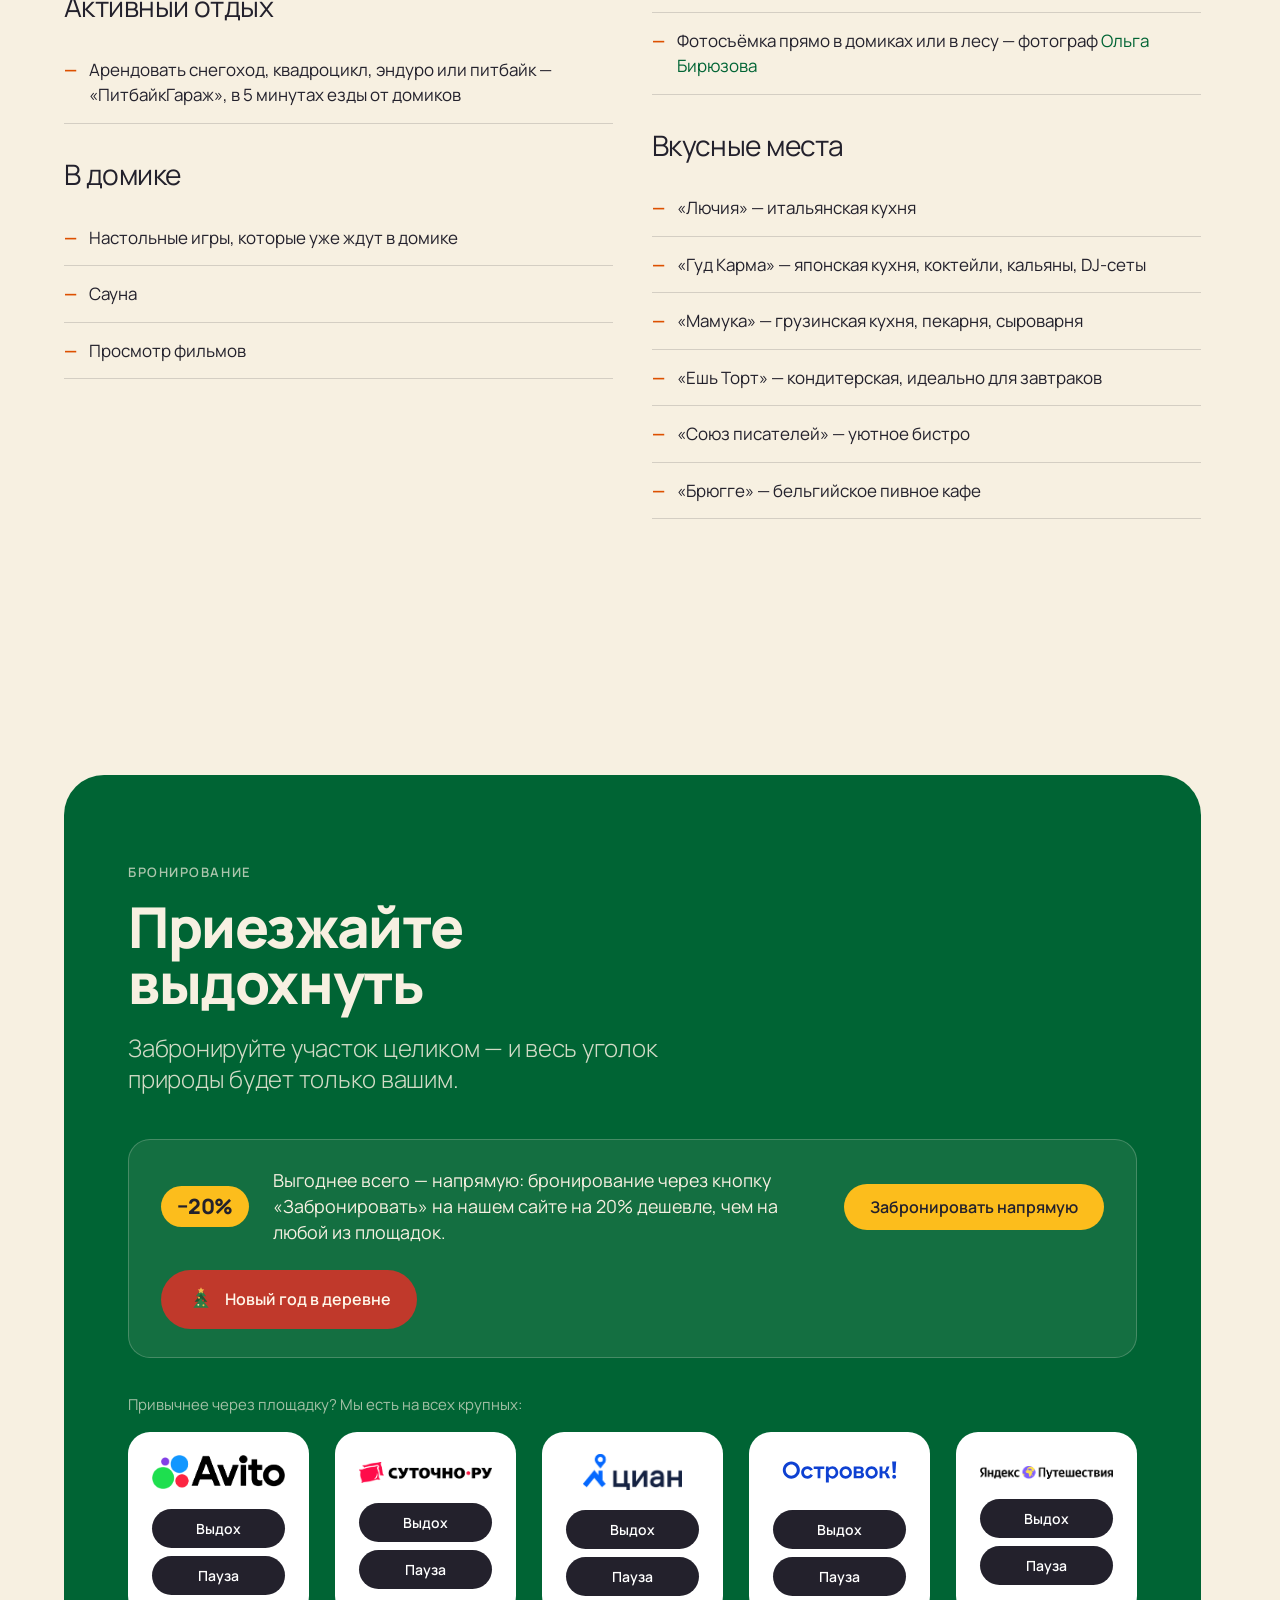
==== commit 5d237556: "Галереи участков + ссылка на площадки в FAQ - Выдох: убран дубль последнего фото с дартсом (pv-11 — " ====
--- a/index.html
+++ b/index.html
@@ -170,7 +170,7 @@
   <div class="plots">
     <!-- Выдох -->
     <article class="plot reveal" id="vydoh">
-      <div class="plot-media"><div class="simple-gal" data-gal><div class="sg-track"><div class="sg-slide"><div class="sg-bg" data-bg="assets/pv-0.webp"></div><img data-src="assets/pv-0.webp" alt="Участок «Выдох» осенью — веранда с подвесным креслом и тыквами" loading="lazy"></div><div class="sg-slide"><div class="sg-bg" data-bg="assets/pv-1.webp?v=4"></div><img data-src="assets/pv-1.webp?v=4" alt="Участок «Выдох» — фото 1" loading="lazy"></div><div class="sg-slide"><div class="sg-bg" data-bg="assets/pv-2.webp?v=4"></div><img data-src="assets/pv-2.webp?v=4" alt="Участок «Выдох» — фото 2" loading="lazy"></div><div class="sg-slide"><div class="sg-bg" data-bg="assets/pv-3.webp?v=4"></div><img data-src="assets/pv-3.webp?v=4" alt="Участок «Выдох» — фото 3" loading="lazy"></div><div class="sg-slide"><div class="sg-bg" data-bg="assets/pv-4.webp?v=4"></div><img data-src="assets/pv-4.webp?v=4" alt="Участок «Выдох» — фото 4" loading="lazy"></div><div class="sg-slide"><div class="sg-bg" data-bg="assets/pv-5.webp?v=4"></div><img data-src="assets/pv-5.webp?v=4" alt="Участок «Выдох» — фото 5" loading="lazy"></div><div class="sg-slide"><div class="sg-bg" data-bg="assets/pv-6.webp?v=4"></div><img data-src="assets/pv-6.webp?v=4" alt="Участок «Выдох» — фото 6" loading="lazy"></div><div class="sg-slide"><div class="sg-bg" data-bg="assets/pv-8.webp?v=4"></div><img data-src="assets/pv-8.webp?v=4" alt="Участок «Выдох» — фото 8" loading="lazy"></div><div class="sg-slide"><div class="sg-bg" data-bg="assets/pv-9.webp?v=4"></div><img data-src="assets/pv-9.webp?v=4" alt="Участок «Выдох» — фото 9" loading="lazy"></div><div class="sg-slide"><div class="sg-bg" data-bg="assets/pv-10.webp?v=4"></div><img data-src="assets/pv-10.webp?v=4" alt="Участок «Выдох» — фото 10" loading="lazy"></div><div class="sg-slide"><div class="sg-bg" data-bg="assets/pv-12.webp?v=4"></div><img data-src="assets/pv-12.webp?v=4" alt="Участок «Выдох» — фото 12" loading="lazy"></div><div class="sg-slide"><div class="sg-bg" data-bg="assets/pv-13.webp?v=4"></div><img data-src="assets/pv-13.webp?v=4" alt="Участок «Выдох» — фото 13" loading="lazy"></div><div class="sg-slide"><div class="sg-bg" data-bg="assets/pv-7.webp?v=4"></div><img data-src="assets/pv-7.webp?v=4" alt="Участок «Выдох» — фото 7" loading="lazy"></div><div class="sg-slide"><div class="sg-bg" data-bg="assets/pv-11.webp?v=4"></div><img data-src="assets/pv-11.webp?v=4" alt="Участок «Выдох» — фото 11" loading="lazy"></div></div><div class="sg-arrows"><button type="button" data-sg-prev aria-label="Назад"><svg viewBox="0 0 24 24" fill="none" stroke="currentColor" stroke-width="2.2" stroke-linecap="round" stroke-linejoin="round" aria-hidden="true"><path d="M15 18l-6-6 6-6"/></svg></button><button type="button" data-sg-next aria-label="Вперёд"><svg viewBox="0 0 24 24" fill="none" stroke="currentColor" stroke-width="2.2" stroke-linecap="round" stroke-linejoin="round" aria-hidden="true"><path d="M9 18l6-6-6-6"/></svg></button></div></div></div>
+      <div class="plot-media"><div class="simple-gal" data-gal><div class="sg-track"><div class="sg-slide"><div class="sg-bg" data-bg="assets/pv-0.webp"></div><img data-src="assets/pv-0.webp" alt="Участок «Выдох» осенью — веранда с подвесным креслом и тыквами" loading="lazy"></div><div class="sg-slide"><div class="sg-bg" data-bg="assets/pv-1.webp?v=4"></div><img data-src="assets/pv-1.webp?v=4" alt="Участок «Выдох» — фото 1" loading="lazy"></div><div class="sg-slide"><div class="sg-bg" data-bg="assets/pv-2.webp?v=4"></div><img data-src="assets/pv-2.webp?v=4" alt="Участок «Выдох» — фото 2" loading="lazy"></div><div class="sg-slide"><div class="sg-bg" data-bg="assets/pv-3.webp?v=4"></div><img data-src="assets/pv-3.webp?v=4" alt="Участок «Выдох» — фото 3" loading="lazy"></div><div class="sg-slide"><div class="sg-bg" data-bg="assets/pv-4.webp?v=4"></div><img data-src="assets/pv-4.webp?v=4" alt="Участок «Выдох» — фото 4" loading="lazy"></div><div class="sg-slide"><div class="sg-bg" data-bg="assets/pv-5.webp?v=4"></div><img data-src="assets/pv-5.webp?v=4" alt="Участок «Выдох» — фото 5" loading="lazy"></div><div class="sg-slide"><div class="sg-bg" data-bg="assets/pv-6.webp?v=4"></div><img data-src="assets/pv-6.webp?v=4" alt="Участок «Выдох» — фото 6" loading="lazy"></div><div class="sg-slide"><div class="sg-bg" data-bg="assets/pv-8.webp?v=4"></div><img data-src="assets/pv-8.webp?v=4" alt="Участок «Выдох» — фото 8" loading="lazy"></div><div class="sg-slide"><div class="sg-bg" data-bg="assets/pv-9.webp?v=4"></div><img data-src="assets/pv-9.webp?v=4" alt="Участок «Выдох» — фото 9" loading="lazy"></div><div class="sg-slide"><div class="sg-bg" data-bg="assets/pv-10.webp?v=4"></div><img data-src="assets/pv-10.webp?v=4" alt="Участок «Выдох» — фото 10" loading="lazy"></div><div class="sg-slide"><div class="sg-bg" data-bg="assets/pv-12.webp?v=4"></div><img data-src="assets/pv-12.webp?v=4" alt="Участок «Выдох» — фото 12" loading="lazy"></div><div class="sg-slide"><div class="sg-bg" data-bg="assets/pv-13.webp?v=4"></div><img data-src="assets/pv-13.webp?v=4" alt="Участок «Выдох» — фото 13" loading="lazy"></div><div class="sg-slide"><div class="sg-bg" data-bg="assets/pv-7.webp?v=4"></div><img data-src="assets/pv-7.webp?v=4" alt="Участок «Выдох» — фото 7" loading="lazy"></div></div><div class="sg-arrows"><button type="button" data-sg-prev aria-label="Назад"><svg viewBox="0 0 24 24" fill="none" stroke="currentColor" stroke-width="2.2" stroke-linecap="round" stroke-linejoin="round" aria-hidden="true"><path d="M15 18l-6-6 6-6"/></svg></button><button type="button" data-sg-next aria-label="Вперёд"><svg viewBox="0 0 24 24" fill="none" stroke="currentColor" stroke-width="2.2" stroke-linecap="round" stroke-linejoin="round" aria-hidden="true"><path d="M9 18l6-6-6-6"/></svg></button></div></div></div>
       <div class="plot-content">
         <h3 class="plot-name">Участок «Выдох»</h3>
         <p class="plot-tagline">Для компании</p>
@@ -188,7 +188,7 @@
     </article>
     <!-- Пауза -->
     <article class="plot reveal" id="pauza">
-      <div class="plot-media"><div class="simple-gal" data-gal><div class="sg-track"><div class="sg-slide"><div class="sg-bg" data-bg="assets/pp-1.webp?v=5"></div><img data-src="assets/pp-1.webp?v=5" alt="Участок «Пауза» осенью — домик со скатной крышей и тыквы" loading="lazy"></div><div class="sg-slide"><div class="sg-bg" data-bg="assets/pp-2.webp?v=4"></div><img data-src="assets/pp-2.webp?v=4" alt="Участок «Пауза» — фото 2" loading="lazy"></div><div class="sg-slide"><div class="sg-bg" data-bg="assets/pp-3.webp?v=4"></div><img data-src="assets/pp-3.webp?v=4" alt="Участок «Пауза» — фото 3" loading="lazy"></div><div class="sg-slide"><div class="sg-bg" data-bg="assets/pp-4.webp?v=4"></div><img data-src="assets/pp-4.webp?v=4" alt="Участок «Пауза» — фото 4" loading="lazy"></div><div class="sg-slide"><div class="sg-bg" data-bg="assets/pp-5.webp?v=4"></div><img data-src="assets/pp-5.webp?v=4" alt="Участок «Пауза» — фото 5" loading="lazy"></div><div class="sg-slide"><div class="sg-bg" data-bg="assets/pp-6.webp?v=4"></div><img data-src="assets/pp-6.webp?v=4" alt="Участок «Пауза» — фото 6" loading="lazy"></div><div class="sg-slide"><div class="sg-bg" data-bg="assets/pp-7.webp?v=4"></div><img data-src="assets/pp-7.webp?v=4" alt="Участок «Пауза» — фото 7" loading="lazy"></div><div class="sg-slide"><div class="sg-bg" data-bg="assets/pp-8.webp?v=4"></div><img data-src="assets/pp-8.webp?v=4" alt="Участок «Пауза» — фото 8" loading="lazy"></div><div class="sg-slide"><div class="sg-bg" data-bg="assets/pp-9.webp?v=4"></div><img data-src="assets/pp-9.webp?v=4" alt="Участок «Пауза» — фото 9" loading="lazy"></div><div class="sg-slide"><div class="sg-bg" data-bg="assets/pp-10.webp?v=4"></div><img data-src="assets/pp-10.webp?v=4" alt="Участок «Пауза» — фото 10" loading="lazy"></div><div class="sg-slide"><div class="sg-bg" data-bg="assets/pp-11.webp?v=4"></div><img data-src="assets/pp-11.webp?v=4" alt="Участок «Пауза» — фото 11" loading="lazy"></div><div class="sg-slide"><div class="sg-bg" data-bg="assets/pp-12.webp?v=4"></div><img data-src="assets/pp-12.webp?v=4" alt="Участок «Пауза» — фото 12" loading="lazy"></div></div><div class="sg-arrows"><button type="button" data-sg-prev aria-label="Назад"><svg viewBox="0 0 24 24" fill="none" stroke="currentColor" stroke-width="2.2" stroke-linecap="round" stroke-linejoin="round" aria-hidden="true"><path d="M15 18l-6-6 6-6"/></svg></button><button type="button" data-sg-next aria-label="Вперёд"><svg viewBox="0 0 24 24" fill="none" stroke="currentColor" stroke-width="2.2" stroke-linecap="round" stroke-linejoin="round" aria-hidden="true"><path d="M9 18l6-6-6-6"/></svg></button></div></div></div>
+      <div class="plot-media"><div class="simple-gal" data-gal><div class="sg-track"><div class="sg-slide"><div class="sg-bg" data-bg="assets/pp-1.webp?v=5"></div><img data-src="assets/pp-1.webp?v=5" alt="Участок «Пауза» осенью — домик со скатной крышей и тыквы" loading="lazy"></div><div class="sg-slide"><div class="sg-bg" data-bg="assets/pp-3.webp?v=4"></div><img data-src="assets/pp-3.webp?v=4" alt="Участок «Пауза» — фото 3" loading="lazy"></div><div class="sg-slide"><div class="sg-bg" data-bg="assets/pp-4.webp?v=4"></div><img data-src="assets/pp-4.webp?v=4" alt="Участок «Пауза» — фото 4" loading="lazy"></div><div class="sg-slide"><div class="sg-bg" data-bg="assets/pp-5.webp?v=4"></div><img data-src="assets/pp-5.webp?v=4" alt="Участок «Пауза» — фото 5" loading="lazy"></div><div class="sg-slide"><div class="sg-bg" data-bg="assets/pp-2.webp?v=4"></div><img data-src="assets/pp-2.webp?v=4" alt="Санузел на участке «Пауза»" loading="lazy"></div><div class="sg-slide"><div class="sg-bg" data-bg="assets/pp-6.webp?v=4"></div><img data-src="assets/pp-6.webp?v=4" alt="Участок «Пауза» — фото 6" loading="lazy"></div><div class="sg-slide"><div class="sg-bg" data-bg="assets/pp-7.webp?v=4"></div><img data-src="assets/pp-7.webp?v=4" alt="Участок «Пауза» — фото 7" loading="lazy"></div><div class="sg-slide"><div class="sg-bg" data-bg="assets/pp-8.webp?v=4"></div><img data-src="assets/pp-8.webp?v=4" alt="Участок «Пауза» — фото 8" loading="lazy"></div><div class="sg-slide"><div class="sg-bg" data-bg="assets/pp-9.webp?v=4"></div><img data-src="assets/pp-9.webp?v=4" alt="Участок «Пауза» — фото 9" loading="lazy"></div><div class="sg-slide"><div class="sg-bg" data-bg="assets/pp-10.webp?v=4"></div><img data-src="assets/pp-10.webp?v=4" alt="Участок «Пауза» — фото 10" loading="lazy"></div><div class="sg-slide"><div class="sg-bg" data-bg="assets/pp-11.webp?v=4"></div><img data-src="assets/pp-11.webp?v=4" alt="Участок «Пауза» — фото 11" loading="lazy"></div><div class="sg-slide"><div class="sg-bg" data-bg="assets/pp-12.webp?v=4"></div><img data-src="assets/pp-12.webp?v=4" alt="Участок «Пауза» — фото 12" loading="lazy"></div></div><div class="sg-arrows"><button type="button" data-sg-prev aria-label="Назад"><svg viewBox="0 0 24 24" fill="none" stroke="currentColor" stroke-width="2.2" stroke-linecap="round" stroke-linejoin="round" aria-hidden="true"><path d="M15 18l-6-6 6-6"/></svg></button><button type="button" data-sg-next aria-label="Вперёд"><svg viewBox="0 0 24 24" fill="none" stroke="currentColor" stroke-width="2.2" stroke-linecap="round" stroke-linejoin="round" aria-hidden="true"><path d="M9 18l6-6-6-6"/></svg></button></div></div></div>
       <div class="plot-content">
         <h3 class="plot-name">Участок «Пауза»</h3>
         <p class="plot-tagline">Для пары или небольшой семьи</p>
@@ -454,7 +454,7 @@
       <div class="ny-faq acc" data-acc>
         <div class="acc-row"><button class="head" type="button"><span class="t">Можно ли снять домик на Новый год под Ярославлем?</span><span class="pm" aria-hidden="true">+</span></button><div class="panel"><div class="inner">Да. Оба участка «Середины» — «Выдох» и «Пауза» — сдаются на новогодние праздники и на Старый Новый год. Каждый участок сдаётся целиком одной компании. Свободные даты и минимальный срок проживания видны в форме бронирования. Бронировать напрямую на сайте выгоднее: на 20% дешевле, чем на площадках.</div></div></div>
         <div class="acc-row"><button class="head" type="button"><span class="t">Можно ли запускать фейерверки?</span><span class="pm" aria-hidden="true">+</span></button><div class="panel"><div class="inner">Салюты можно запускать только в поле рядом — на территории домиков нельзя. Бенгальские огни и хлопушки нельзя использовать внутри домика ради безопасности. Это касается и новогодней ночи. А для праздничного настроения на участке уже есть гирлянды и огоньки.</div></div></div>
-        <div class="acc-row"><button class="head" type="button"><span class="t">Как забронировать домик на Новый год?</span><span class="pm" aria-hidden="true">+</span></button><div class="panel"><div class="inner">Через форму бронирования на сайте — так на 20% дешевле. Или напишите нам во ВКонтакте или позвоните: +7 980 700-63-13.</div></div></div>
+        <div class="acc-row"><button class="head" type="button"><span class="t">Как забронировать домик на Новый год?</span><span class="pm" aria-hidden="true">+</span></button><div class="panel"><div class="inner">Через форму бронирования на сайте — так на 20% дешевле. Или напишите нам во ВКонтакте или позвоните: +7 980 700-63-13. А ещё можно забронировать <a href="#bronirovanie">на любой привычной вам крупной площадке</a>.</div></div></div>
       </div>
       <div class="ny-faq-cta"><a class="btn ny-btn" href="#booking"><svg class="ny-tree" viewBox="0 0 24 24" fill="none" aria-hidden="true"><path d="M12 3.2 7.6 9.2h8.8z" fill="#2e7d46"/><path d="M12 7 6.6 14h10.8z" fill="#1e5631"/><path d="M12 10.8 5.4 19h13.2z" fill="#2e7d46"/><path d="M12 1.5l.86 1.74 1.92.28-1.39 1.35.33 1.91L12 5.83l-1.72.9.33-1.91-1.39-1.35 1.92-.28z" fill="#f2b84b"/><circle cx="10.3" cy="10.4" r=".85" fill="#f2b84b"/><circle cx="13.7" cy="12.8" r=".85" fill="#c0392b"/><circle cx="9.7" cy="16.6" r=".85" fill="#ffe9b8"/><circle cx="14.1" cy="17" r=".85" fill="#f2b84b"/></svg>Забронировать на Новый год</a></div>
     </div>
@@ -571,7 +571,7 @@
 </section>
 
 <!-- Final CTA -->
-<section class="band container">
+<section class="band container" id="bronirovanie">
   <div class="cta-band reveal">
     <div class="eyebrow" style="color:rgba(247,240,225,.7)">Бронирование</div>
     <h2 class="h2" style="margin-top:16px;max-width:16ch">Приезжайте выдохнуть</h2>
@@ -741,7 +741,7 @@
 
     { "@type": "Question", "name": "Можно ли снять домик на Новый год под Ярославлем?", "acceptedAnswer": { "@type": "Answer", "text": "Да. Оба участка «Середины» — «Выдох» и «Пауза» — сдаются на новогодние праздники и на Старый Новый год. Каждый участок сдаётся целиком одной компании. Свободные даты и минимальный срок проживания видны в форме бронирования. Бронировать напрямую на сайте выгоднее: на 20% дешевле, чем на площадках." } },
     { "@type": "Question", "name": "Можно ли запускать фейерверки?", "acceptedAnswer": { "@type": "Answer", "text": "Салюты можно запускать только в поле рядом — на территории домиков нельзя. Бенгальские огни и хлопушки нельзя использовать внутри домика ради безопасности. Это касается и новогодней ночи. А для праздничного настроения на участке уже есть гирлянды и огоньки." } },
-    { "@type": "Question", "name": "Как забронировать домик на Новый год?", "acceptedAnswer": { "@type": "Answer", "text": "Через форму бронирования на сайте — так на 20% дешевле. Или напишите нам во ВКонтакте или позвоните: +7 980 700-63-13." } }
+    { "@type": "Question", "name": "Как забронировать домик на Новый год?", "acceptedAnswer": { "@type": "Answer", "text": "Через форму бронирования на сайте — так на 20% дешевле. Или напишите нам во ВКонтакте или позвоните: +7 980 700-63-13. А ещё можно забронировать на любой привычной вам крупной площадке." } }
   ]
 }
 </script>
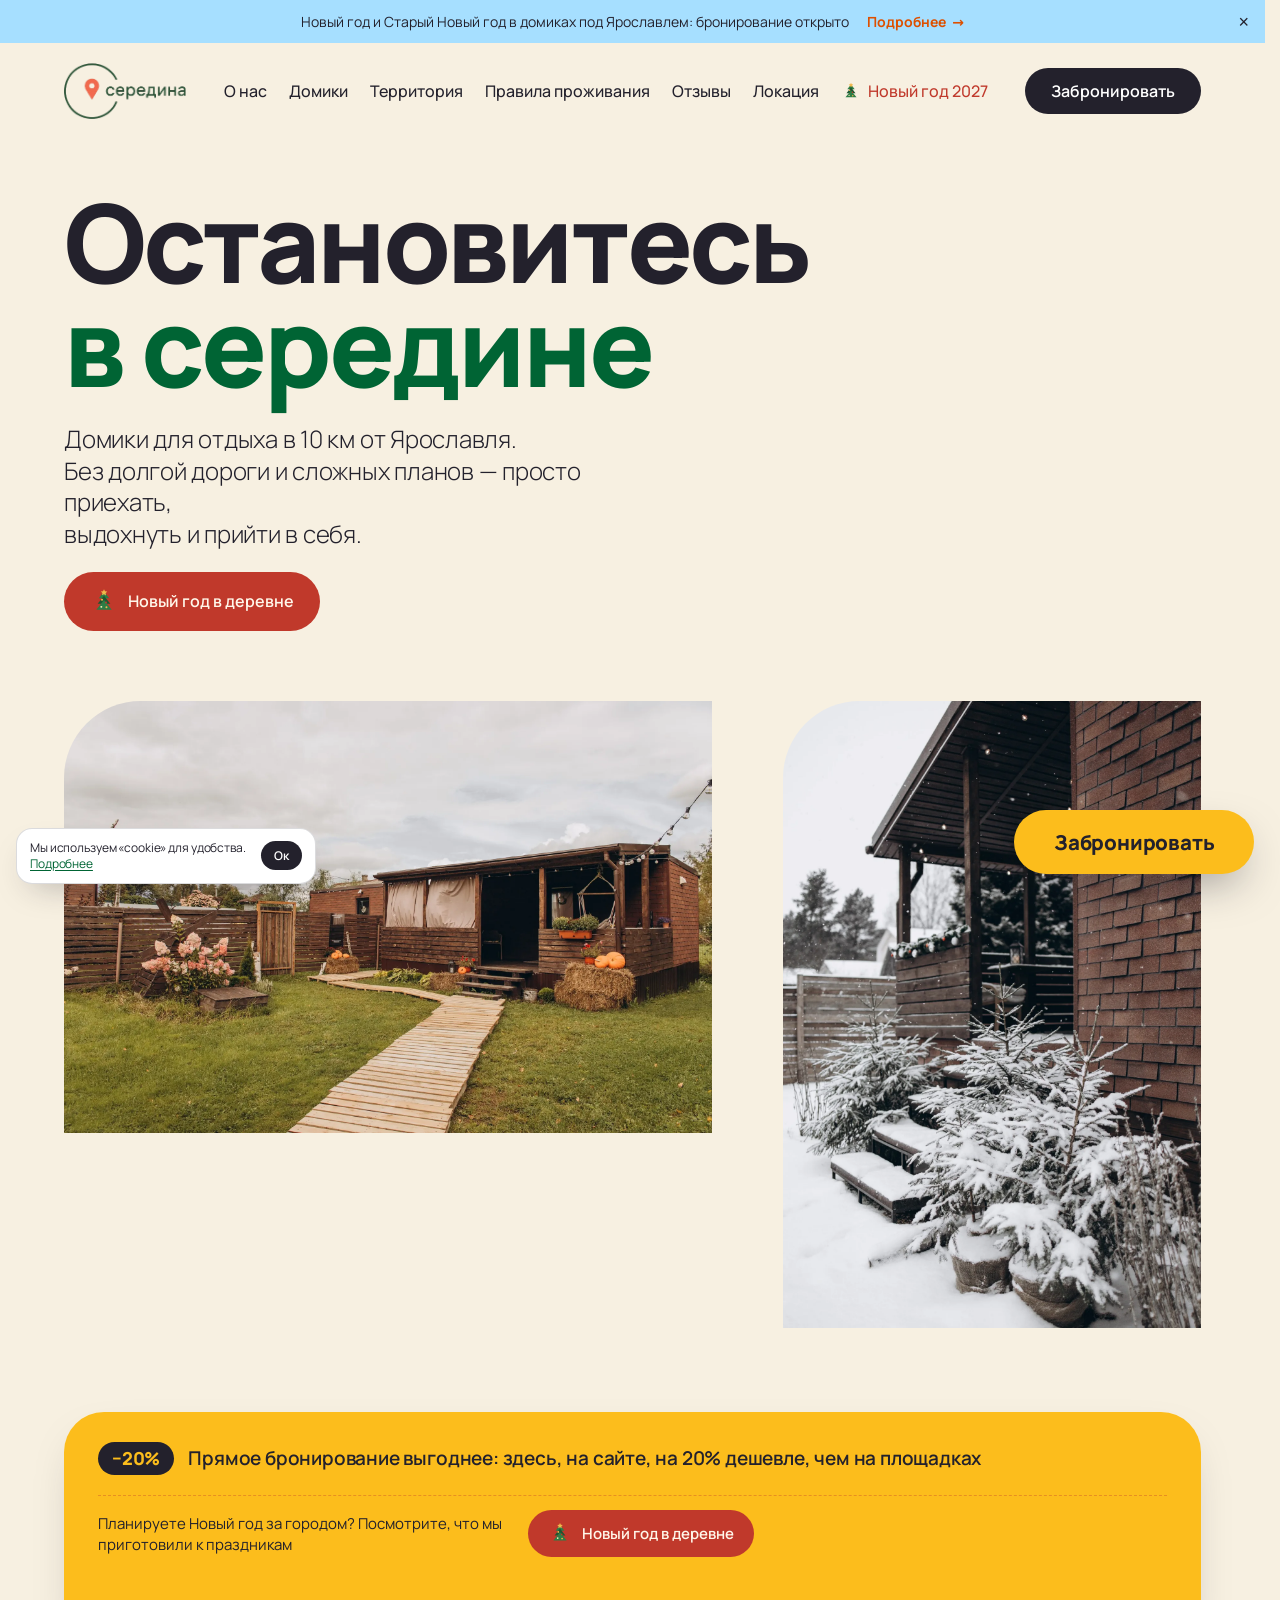
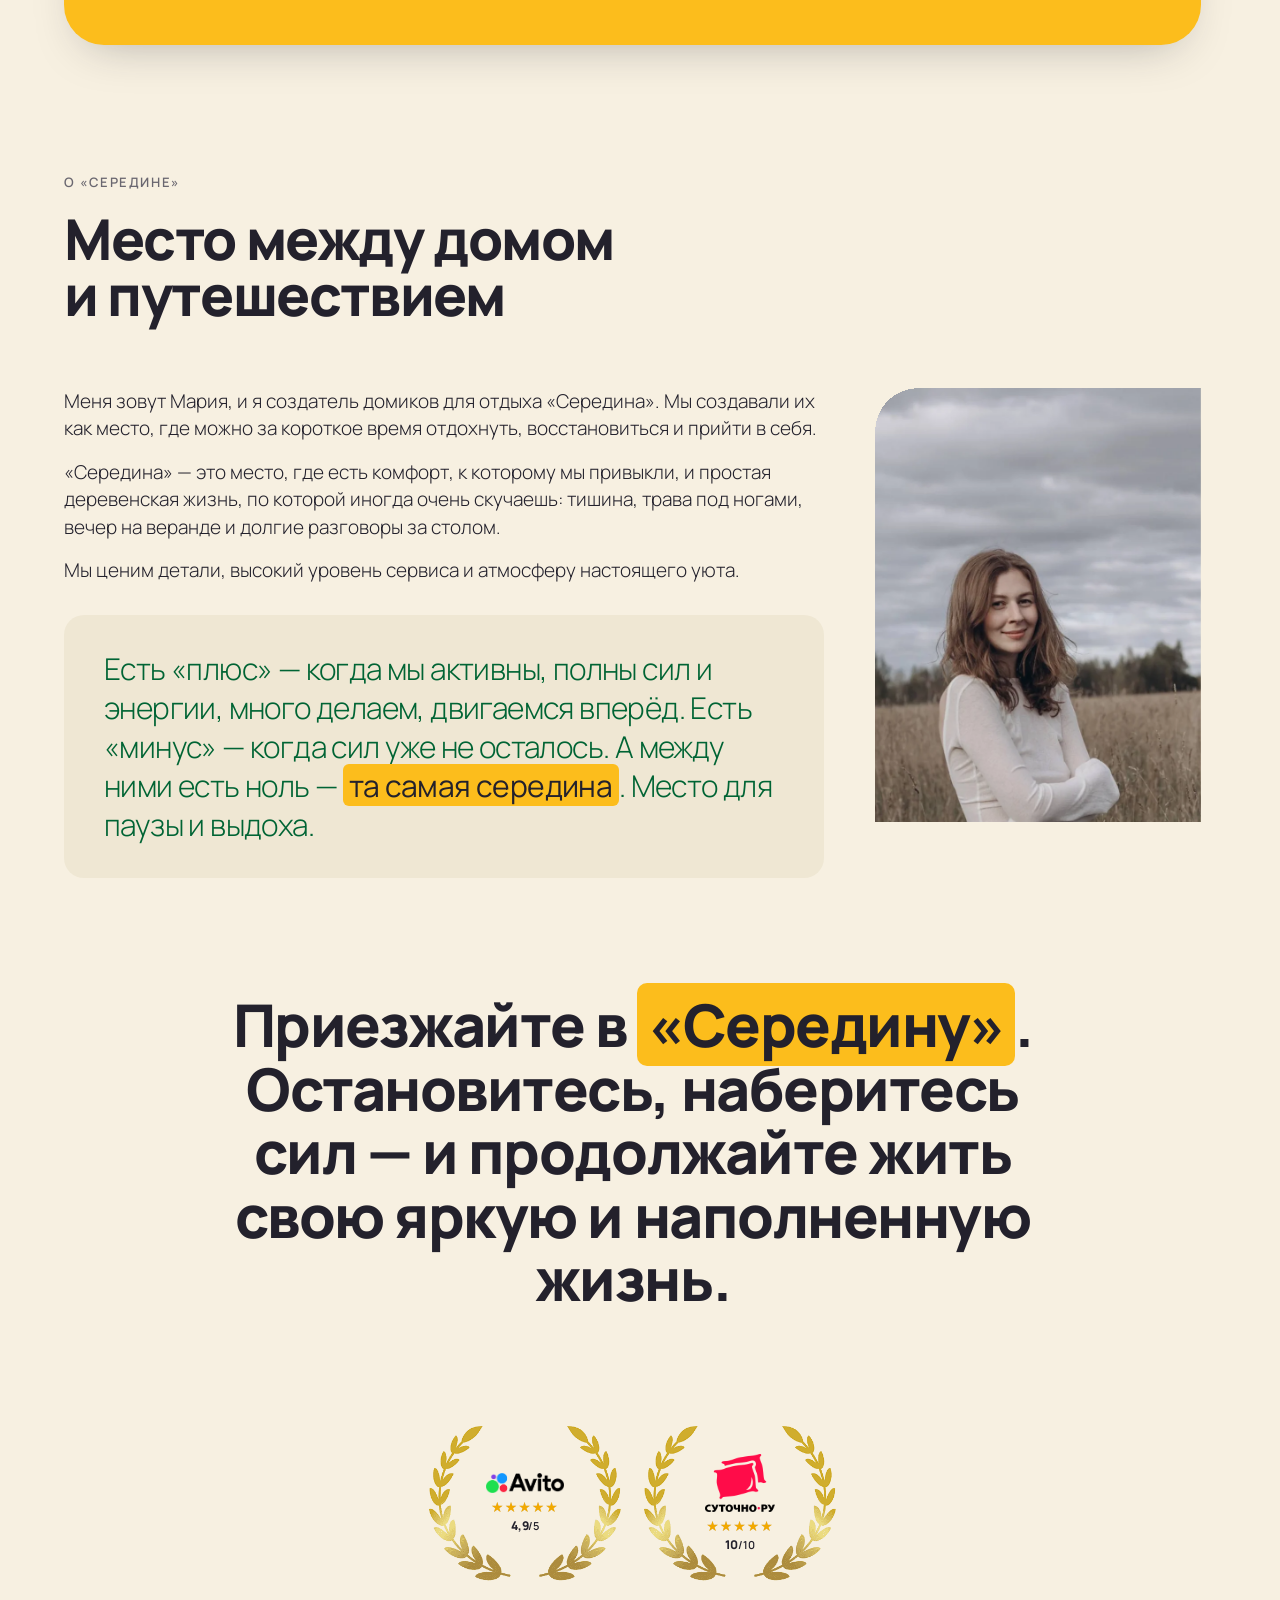
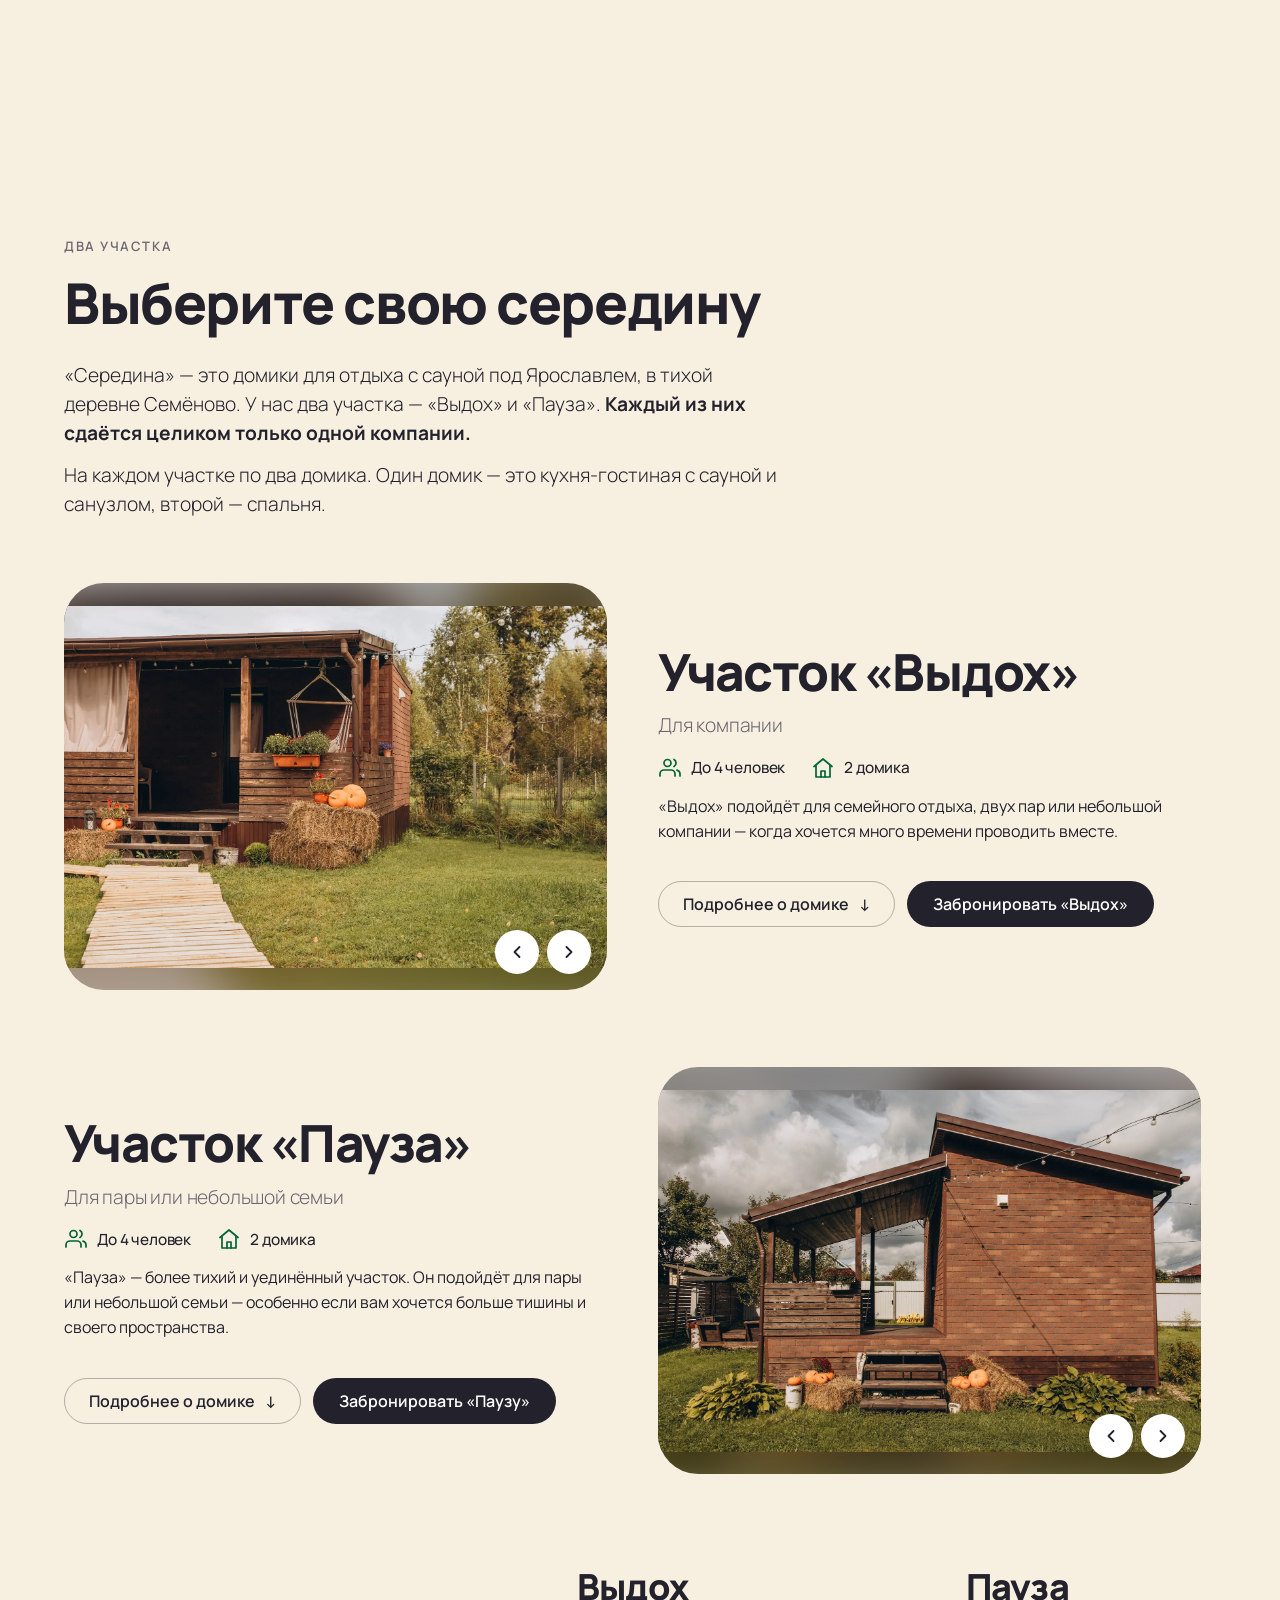
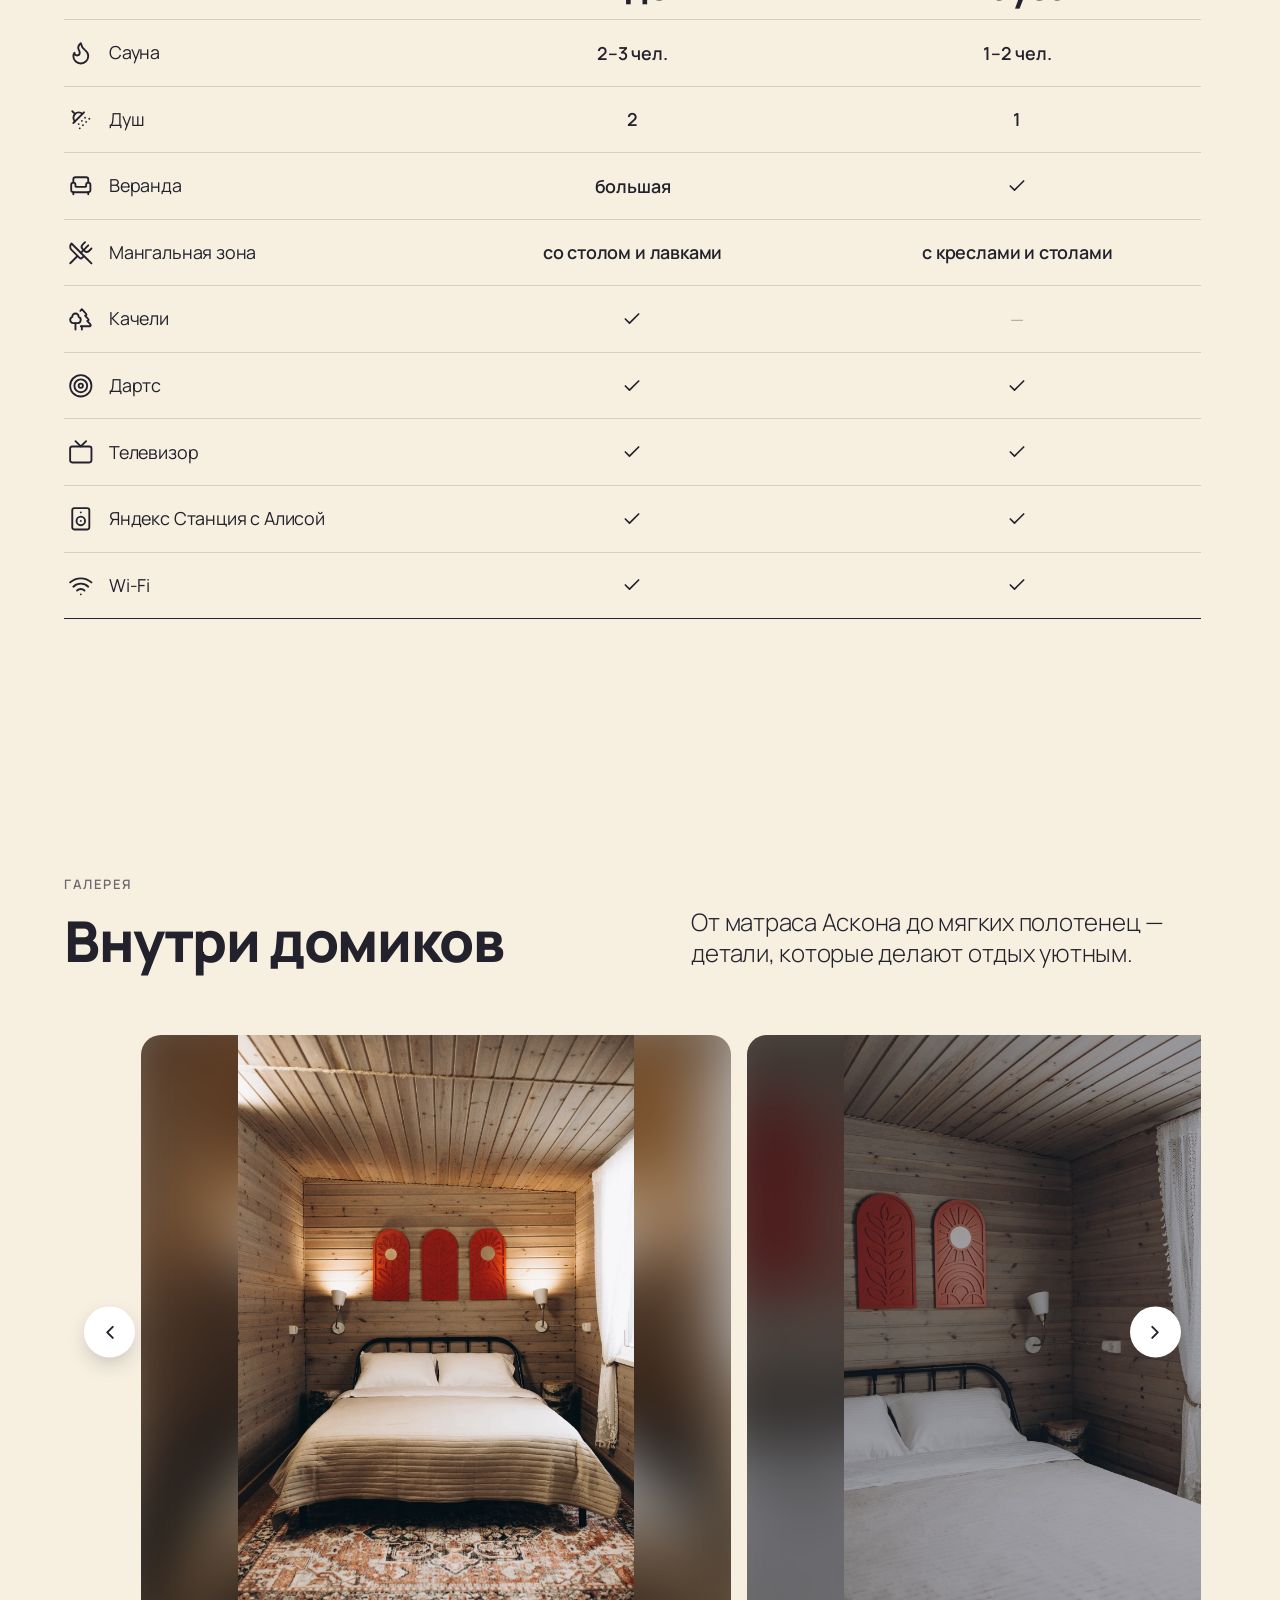
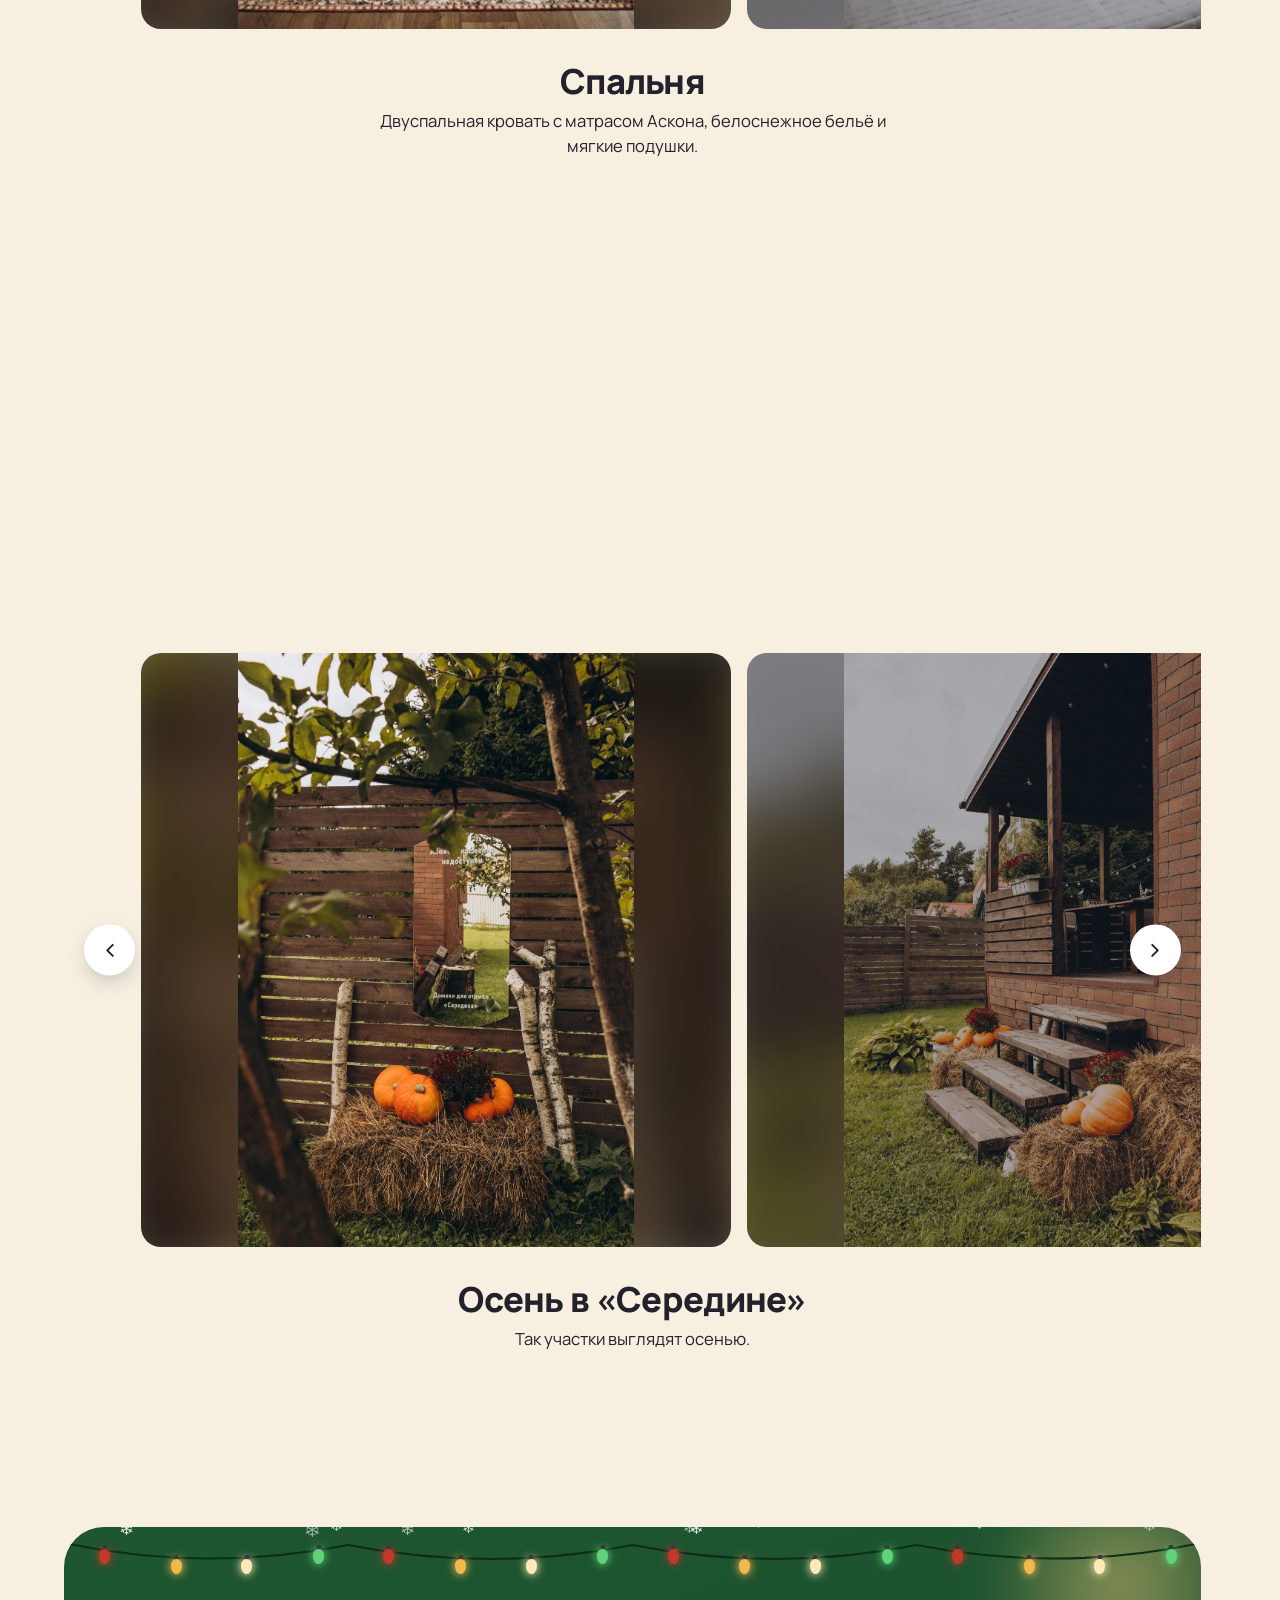
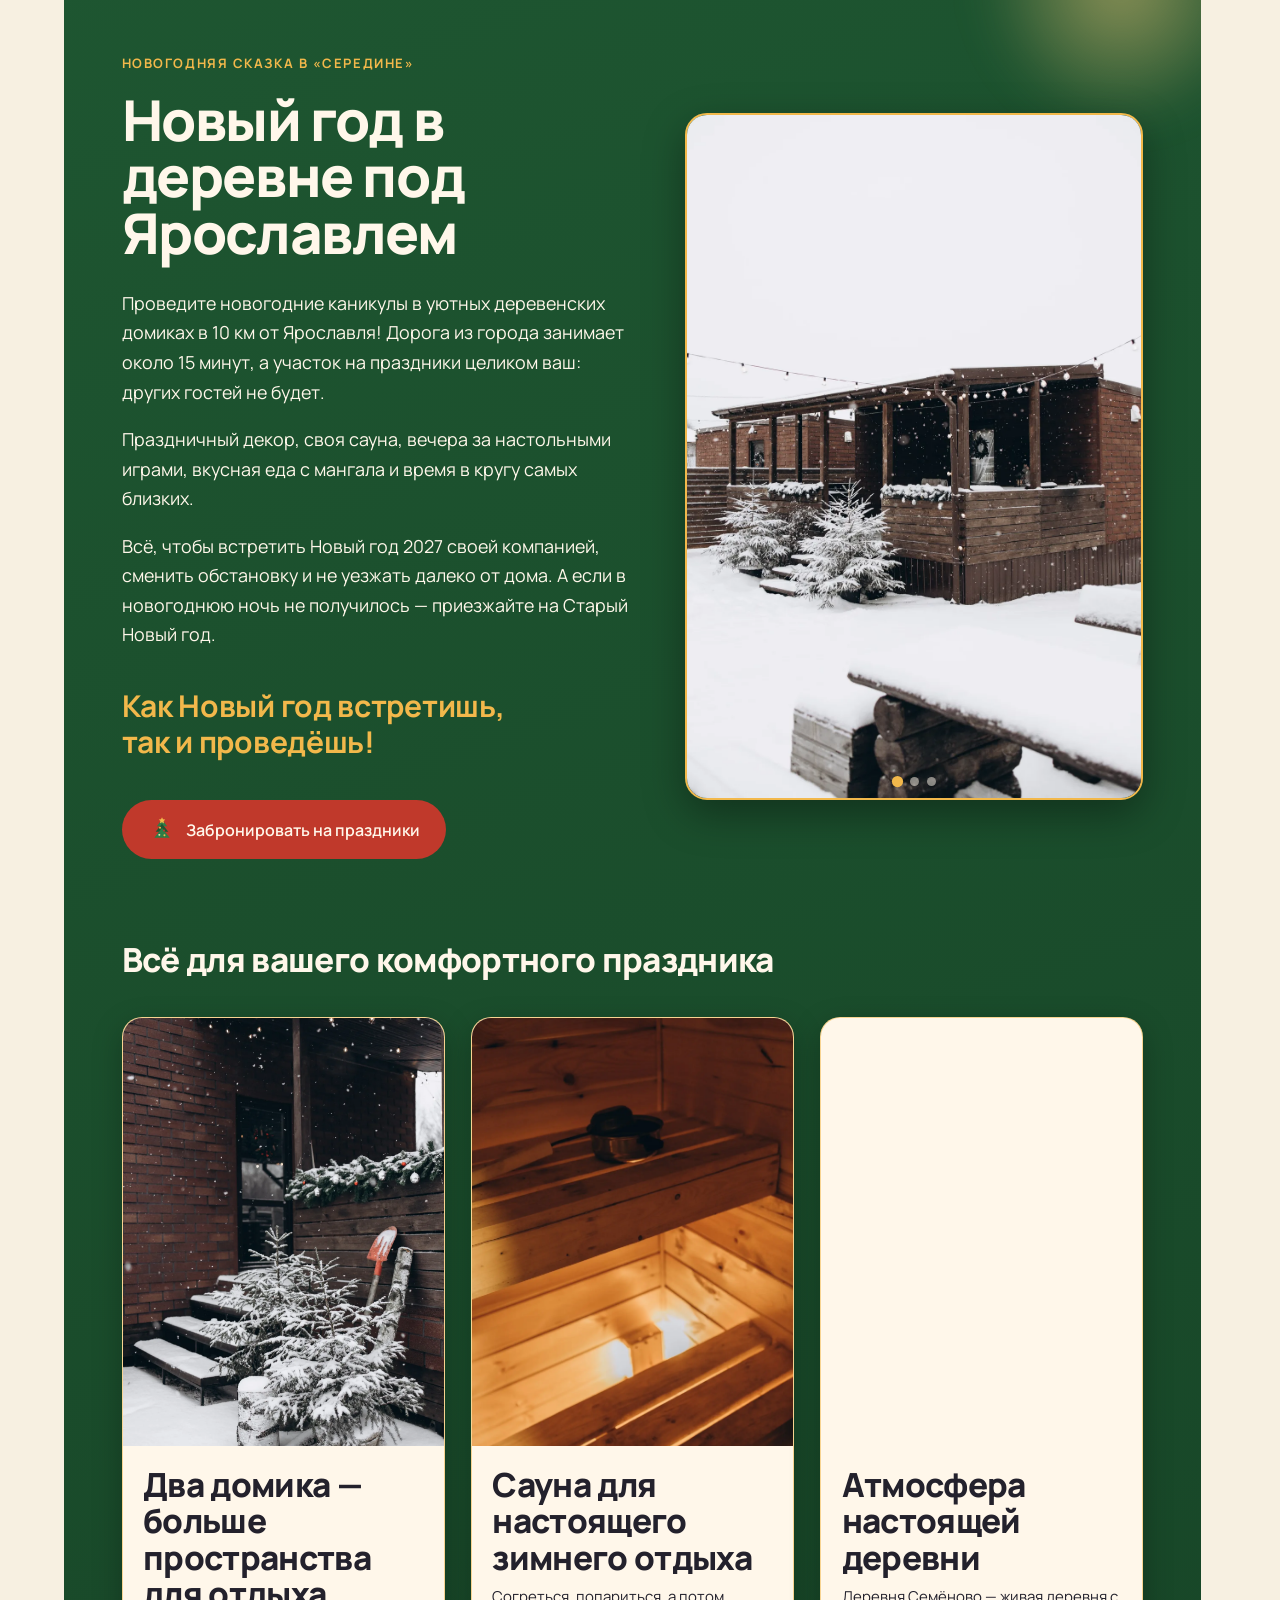
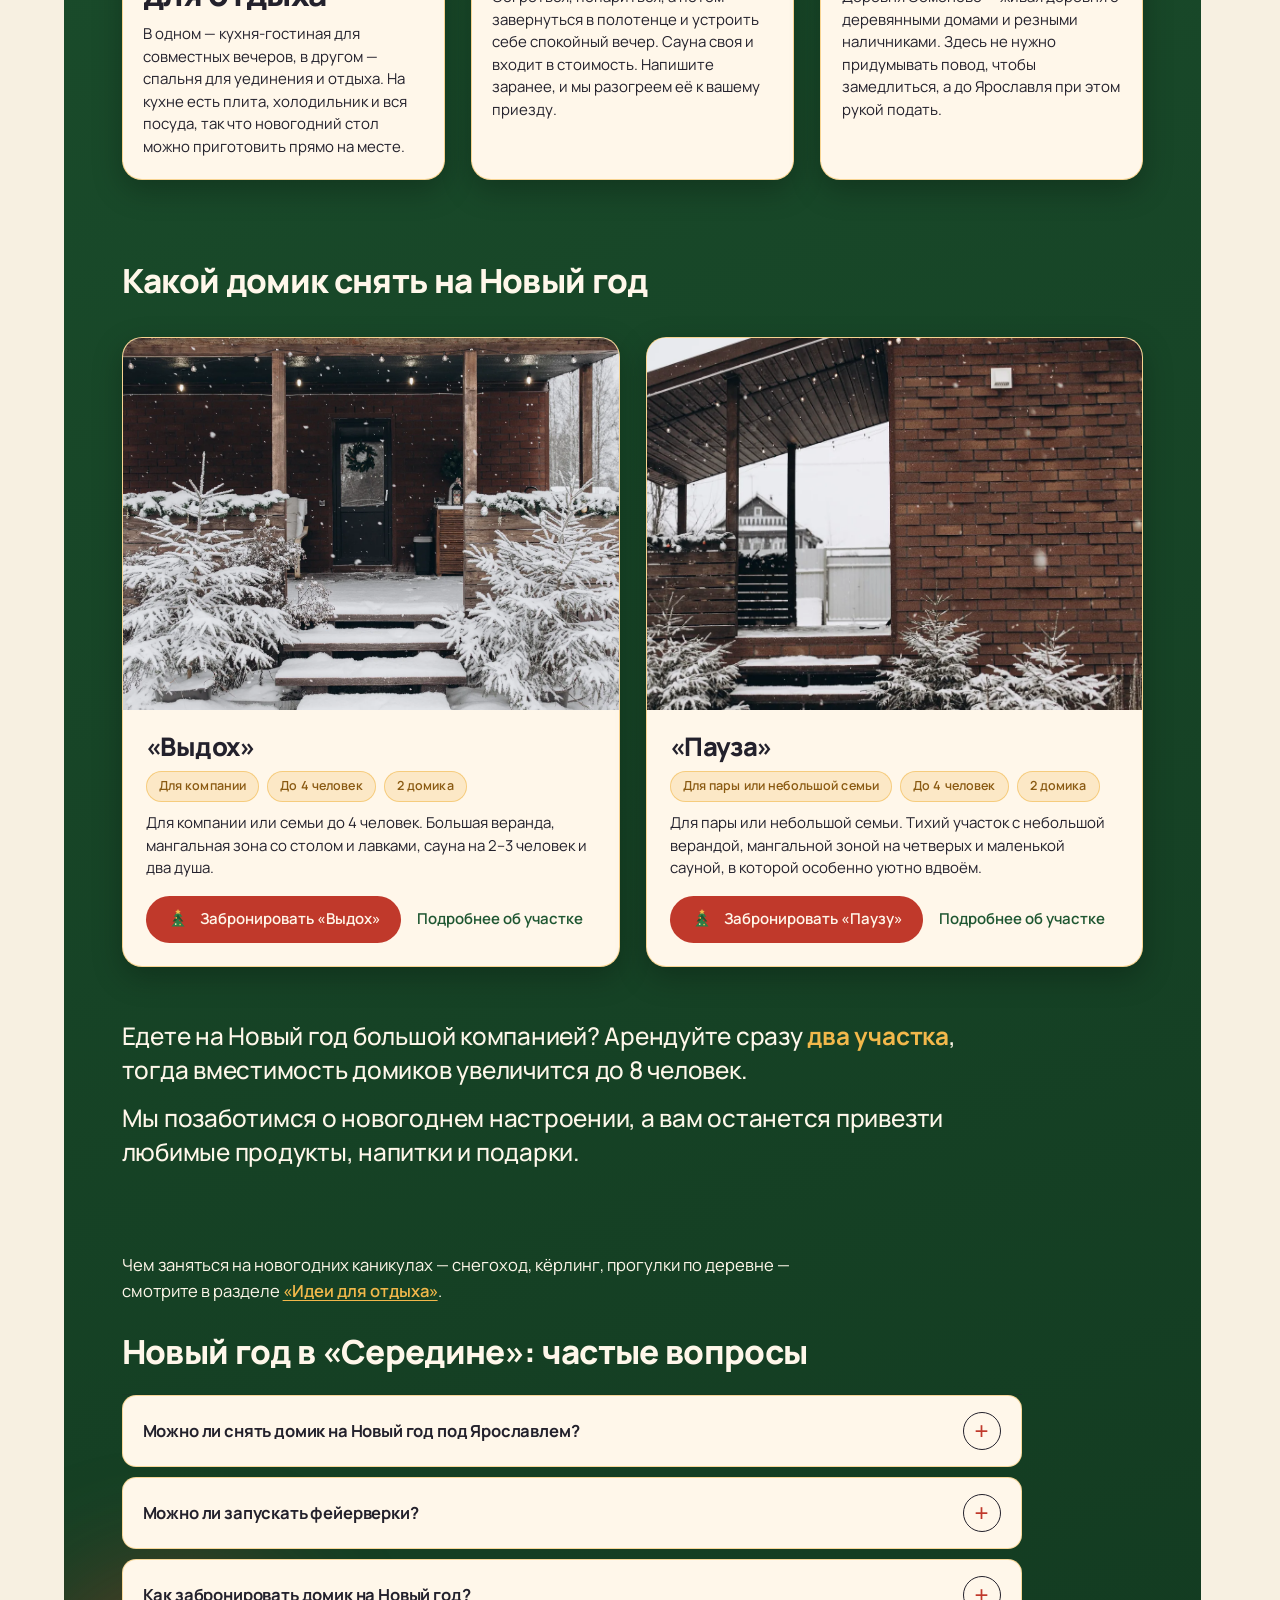
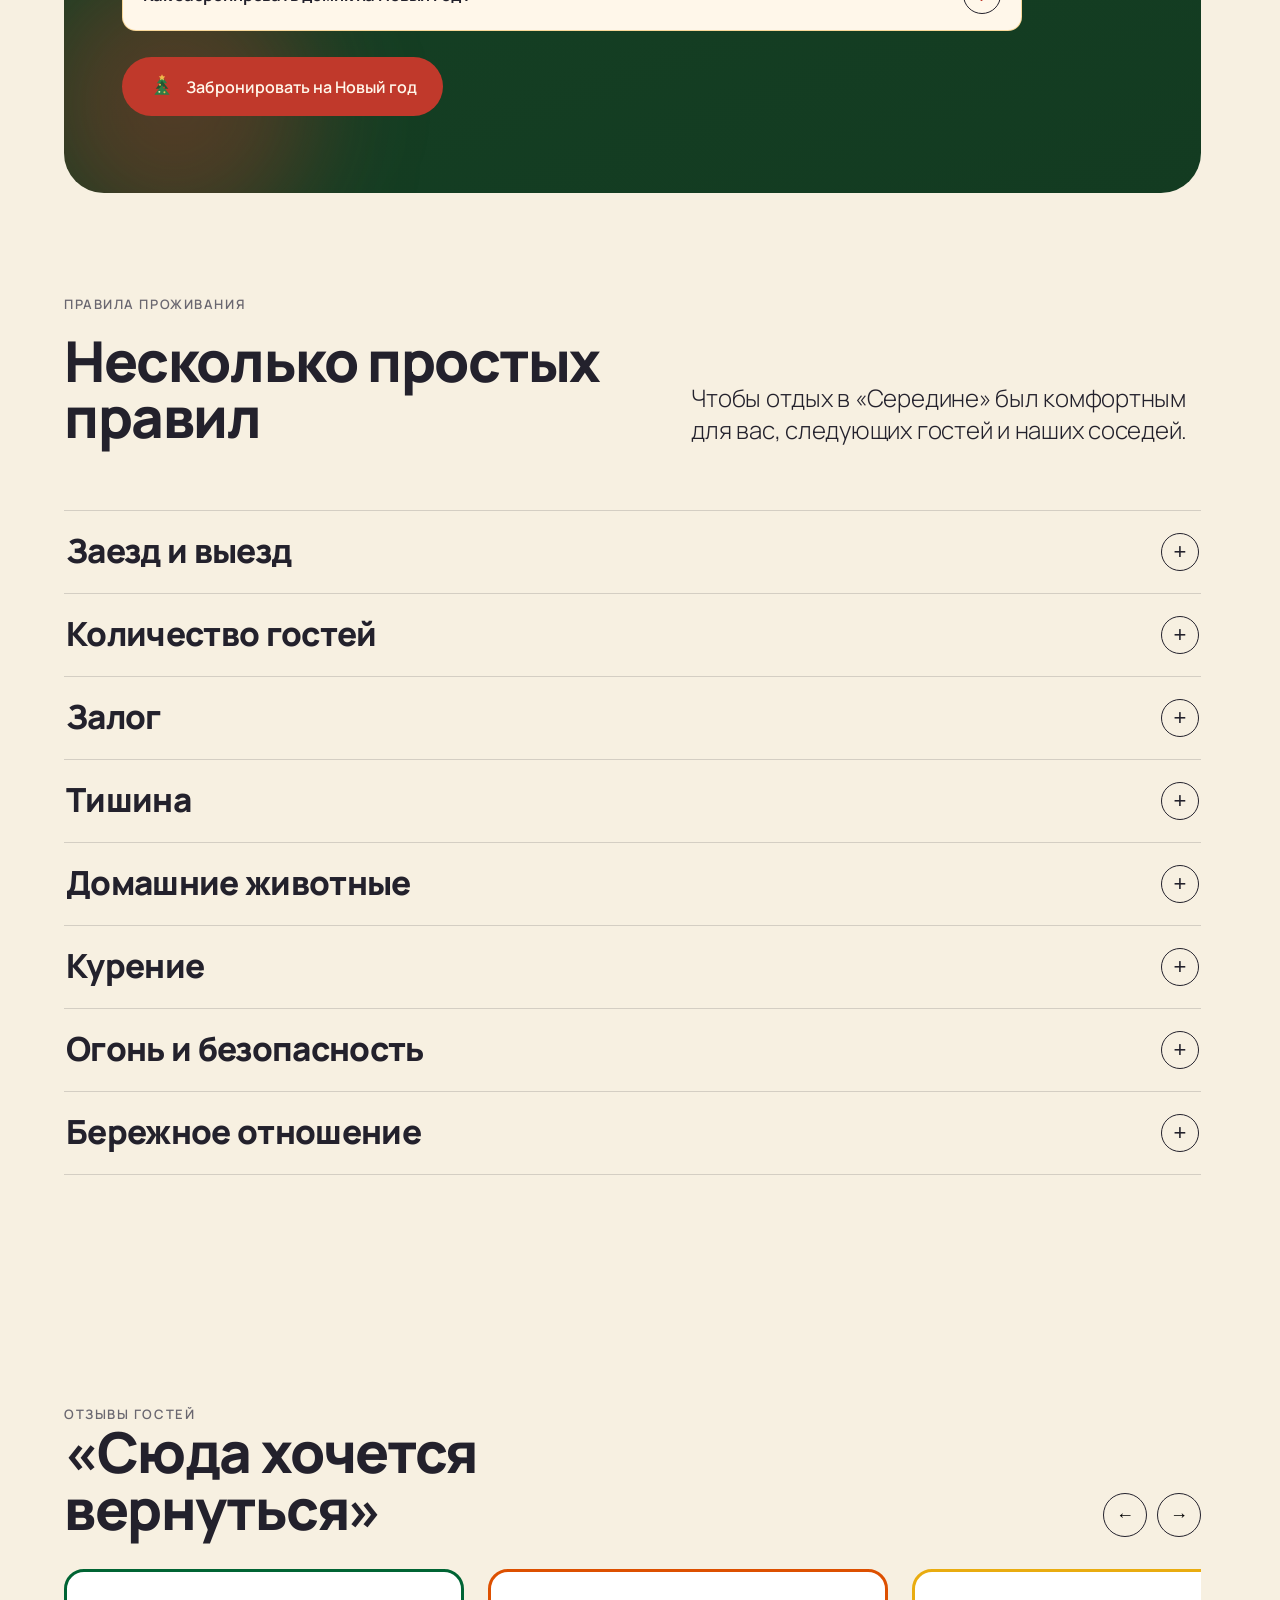
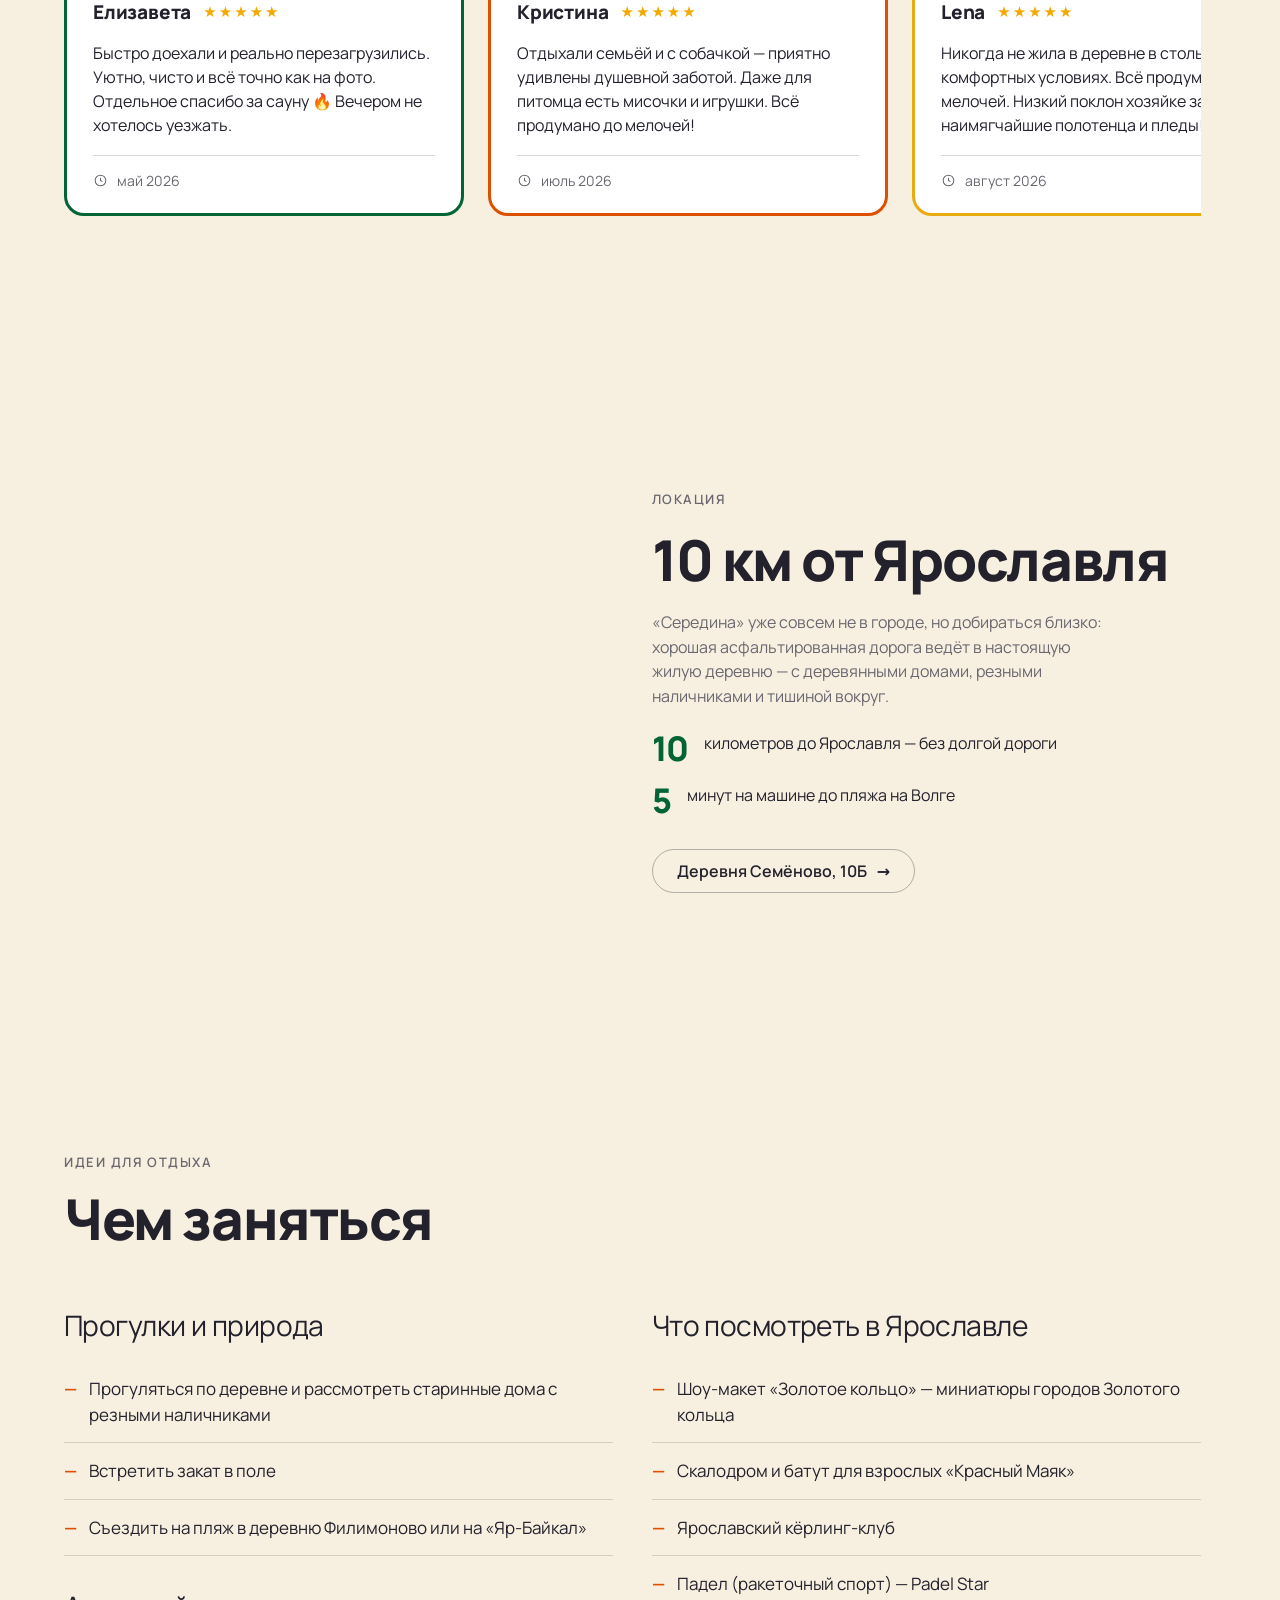
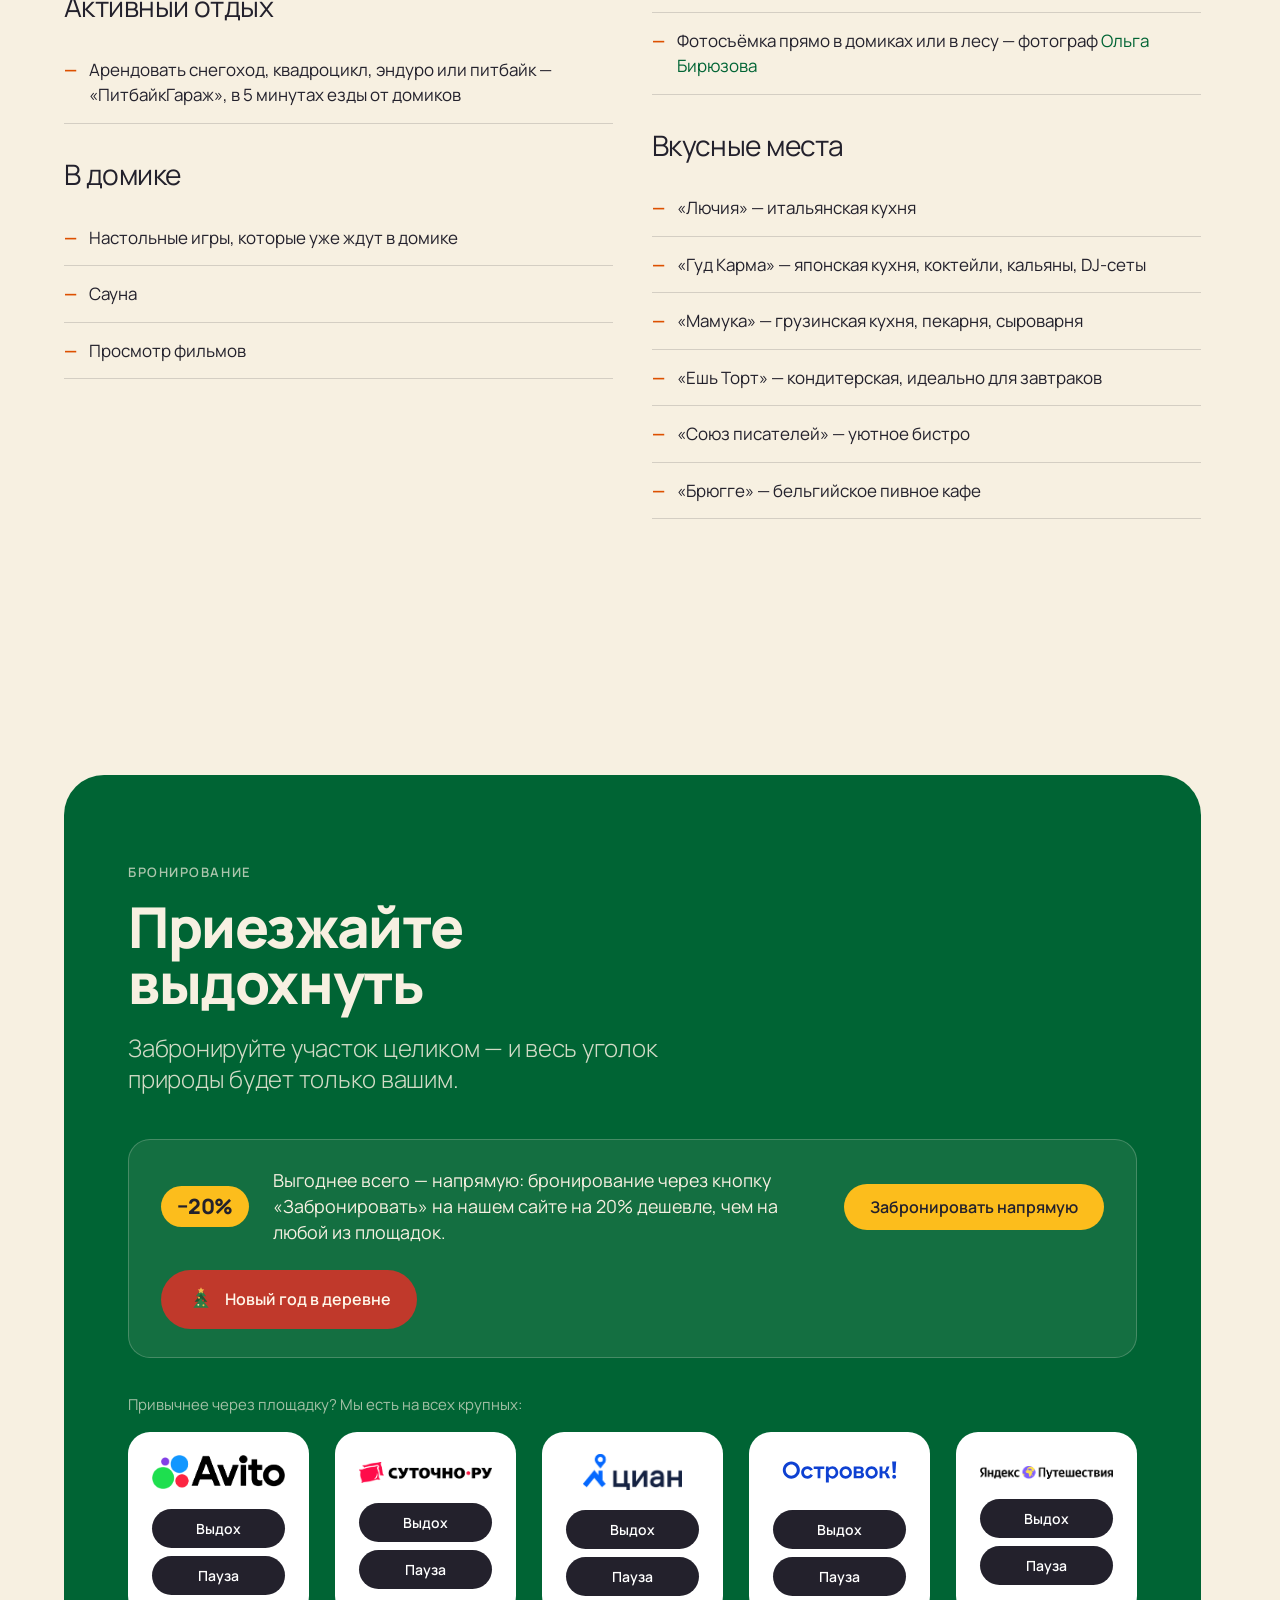
==== commit efd4eefc: "Фикс обрезки НГ-блока на мобильном Причина: .ny-btn с white-space:nowrap распирал колонку грида .ny-" ====
--- a/index.html
+++ b/index.html
@@ -50,7 +50,7 @@
 <link rel="preload" href="assets/fonts/manrope-800-cyrillic.woff2" as="font" type="font/woff2" crossorigin>
 <link rel="preload" href="assets/fonts/manrope-400-cyrillic.woff2" as="font" type="font/woff2" crossorigin>
 <link rel="preload" href="assets/fonts/manrope-300-cyrillic.woff2" as="font" type="font/woff2" crossorigin>
-<link rel="stylesheet" href="site.css?v=25">
+<link rel="stylesheet" href="site.css?v=26">
 <!-- Yandex.Metrika counter -->
 <script type="text/javascript">
     (function(m,e,t,r,i,k,a){
--- a/site.css
+++ b/site.css
@@ -392,7 +392,7 @@
 }
 
 /* ---- Праздничная кнопка (красная, без тени и бегущей линии, иконка-ёлка) ---- */
-.ny-btn{background:var(--ny-red);color:var(--ny-cream)}
+.ny-btn{background:var(--ny-red);color:var(--ny-cream);max-width:100%;white-space:normal;text-align:center;line-height:1.25}
 .ny-btn:hover{background:#a93226;color:#fff;text-decoration:none}
 .ny-btn .ny-tree{width:28px;height:29px;flex:0 0 auto}
 .ny-btn.ny-sm{padding:11px 20px;font-size:15px}
@@ -445,7 +445,8 @@
 .ny-accent{display:block;font-weight:700;color:var(--ny-gold);font-size:clamp(20px,2.4vw,30px);line-height:1.2;margin:clamp(26px,3vw,38px) 0 clamp(28px,3.4vw,40px);letter-spacing:-.01em}
 
 /* ---- Вступление: 2 колонки ---- */
-.ny-intro{display:grid;grid-template-columns:1.05fr .95fr;gap:clamp(30px,4.5vw,64px);align-items:center;margin-top:clamp(28px,3.6vw,44px)}
+.ny-intro{display:grid;grid-template-columns:minmax(0,1.05fr) minmax(0,.95fr);gap:clamp(30px,4.5vw,64px);align-items:center;margin-top:clamp(28px,3.6vw,44px)}
+.ny-intro>*{min-width:0}
 .ny-intro-text p{font-size:clamp(17px,1.4vw,19px);line-height:1.65;margin-bottom:18px}
 /* Карусель */
 .ny-carousel{position:relative;border-radius:22px;overflow:hidden;aspect-ratio:2/3;border:2px solid var(--ny-gold);box-shadow:0 14px 40px rgba(0,0,0,.35)}
@@ -508,7 +509,7 @@
 
 /* ---- Адаптив раздела ---- */
 @media(max-width:860px){
-  .ny-intro{grid-template-columns:1fr;gap:24px}
+  .ny-intro{grid-template-columns:minmax(0,1fr);gap:24px}
   .ny-carousel{max-width:360px;margin:0 auto;width:100%}
   .ny-cards{grid-template-columns:1fr;max-width:420px}
   .ny-plots{grid-template-columns:1fr;max-width:460px}
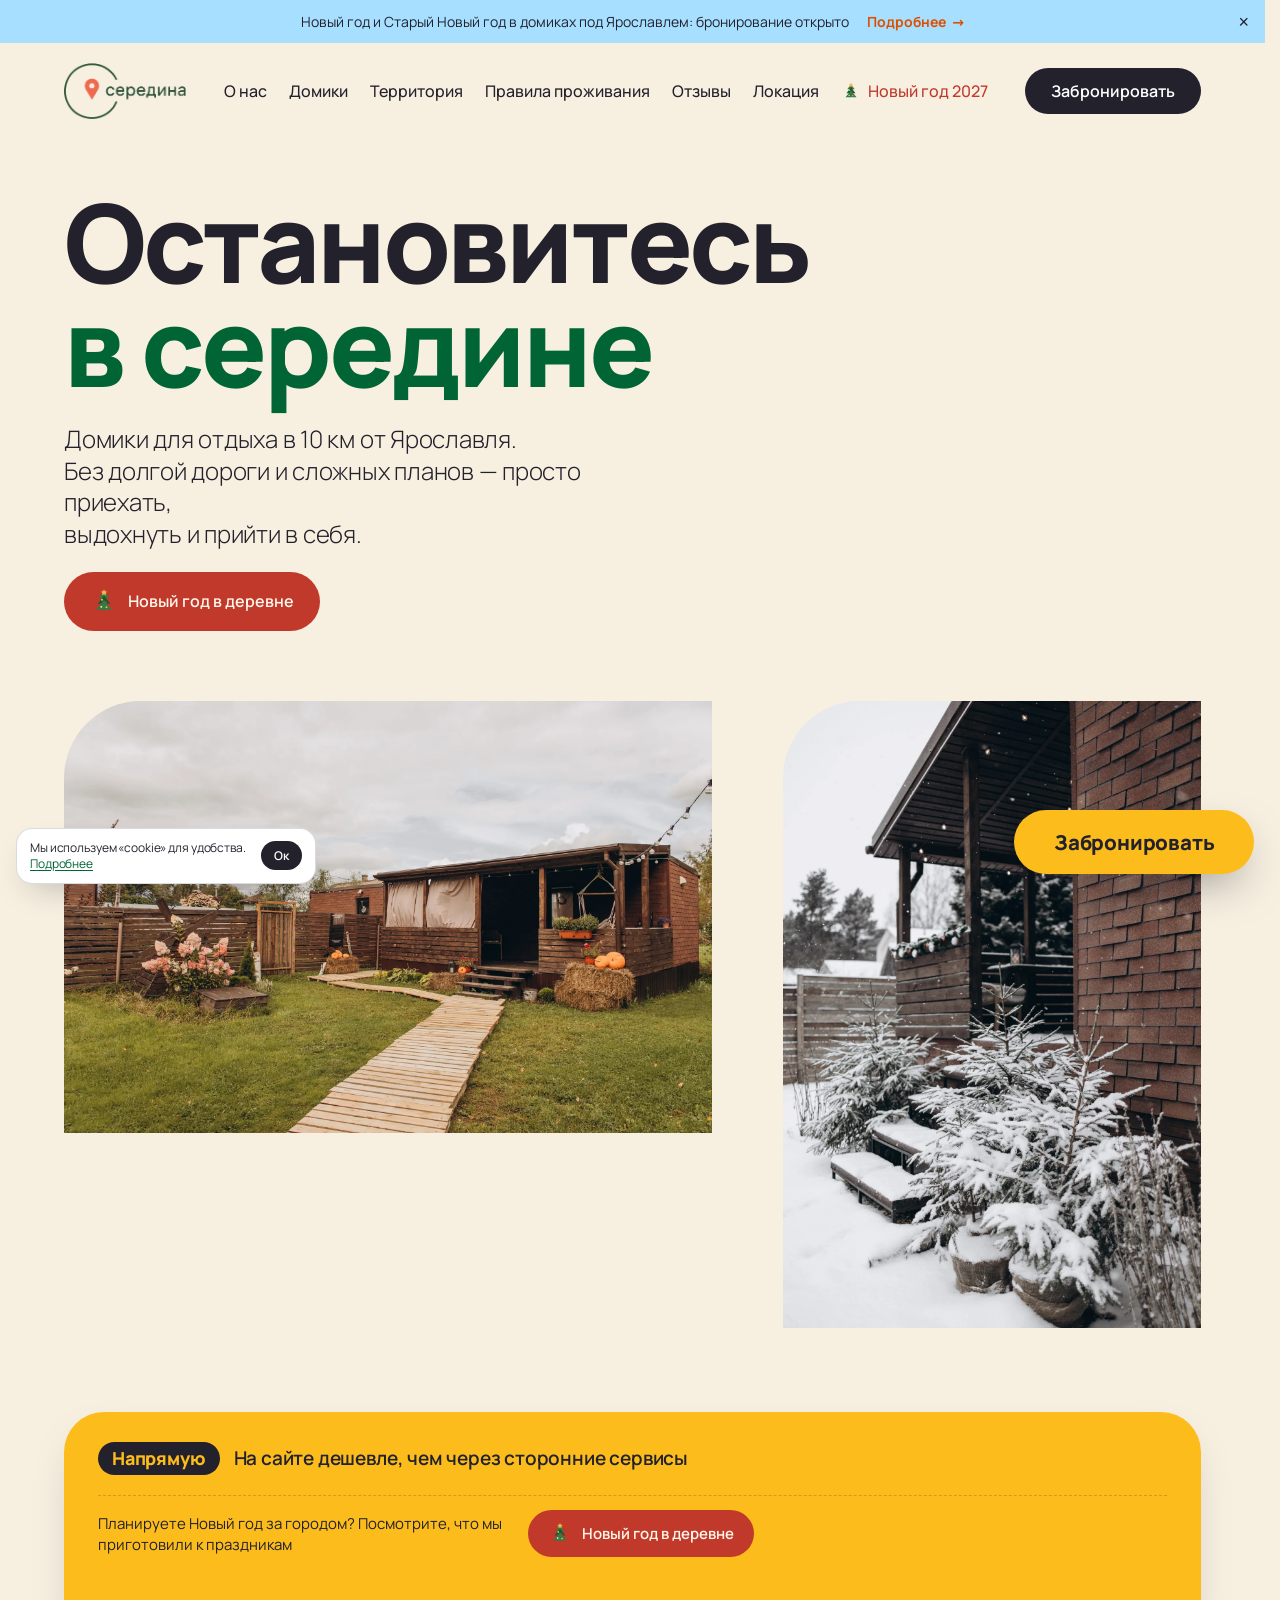
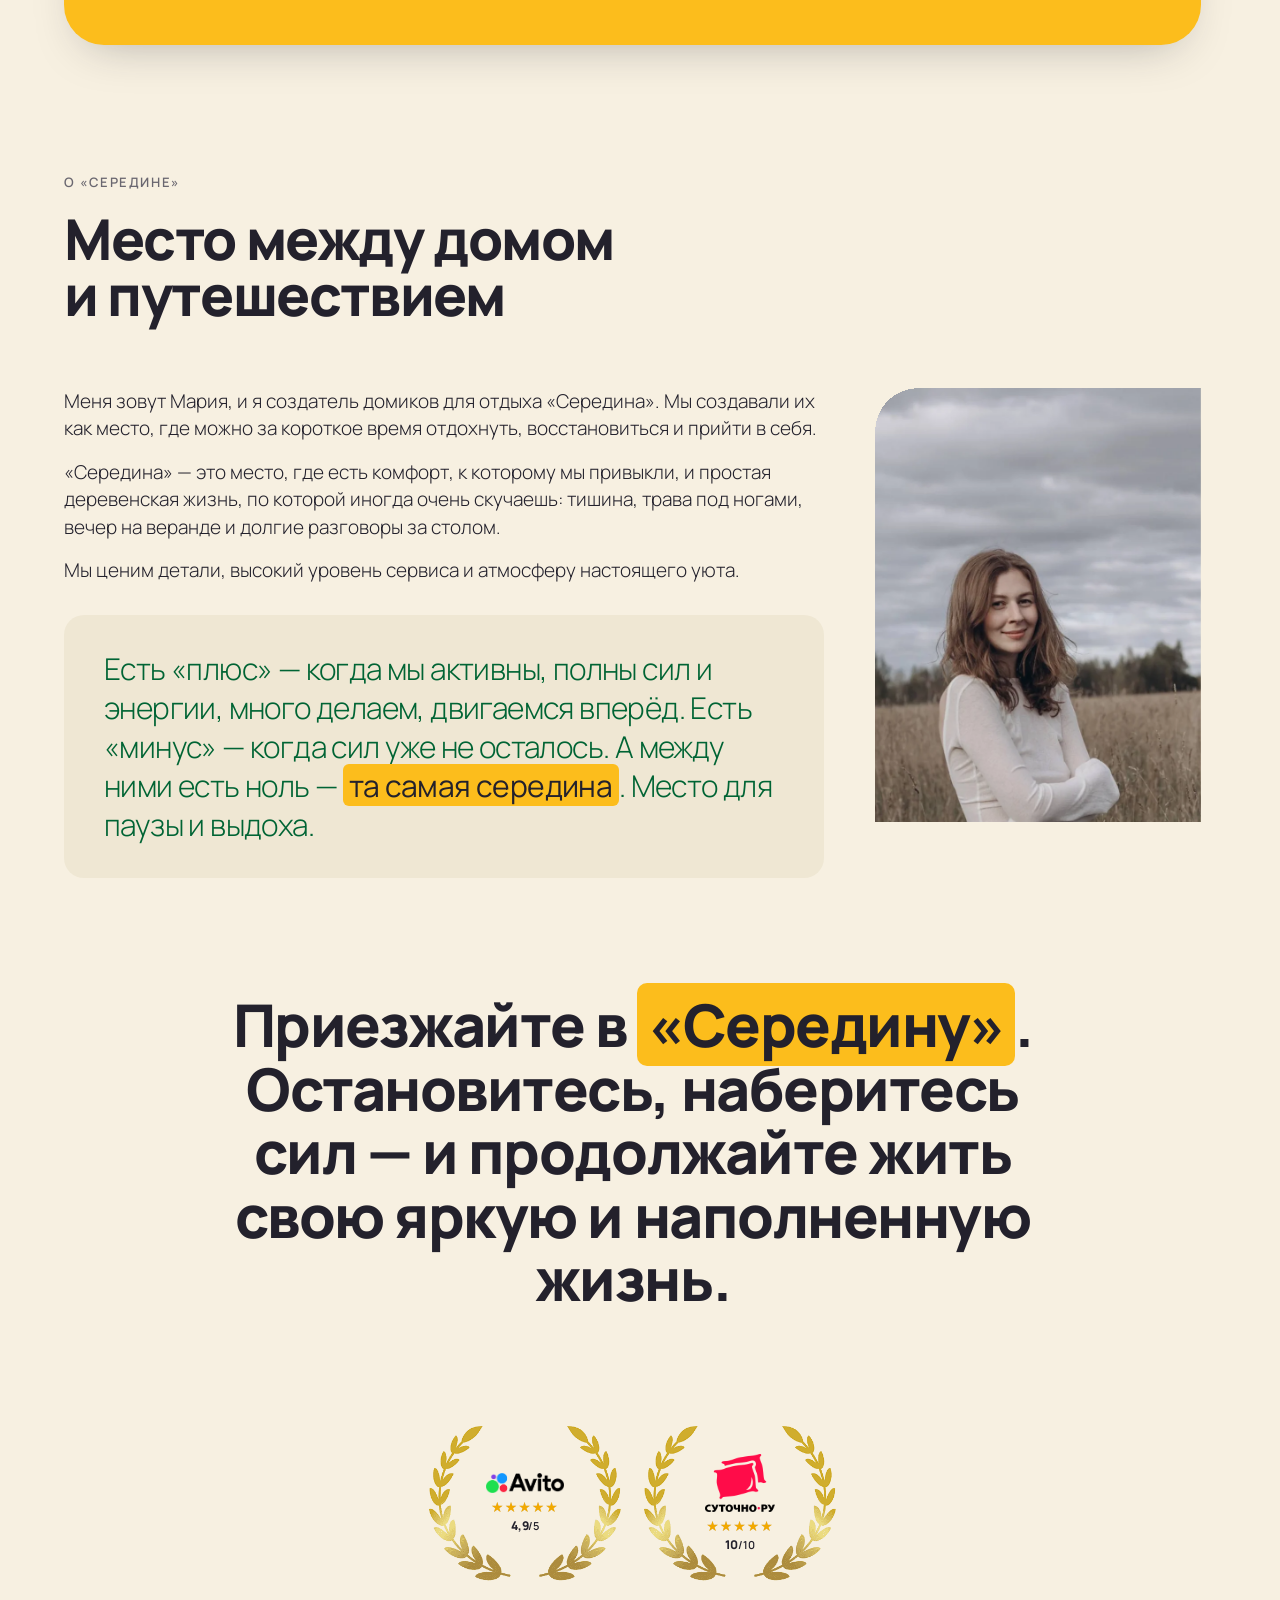
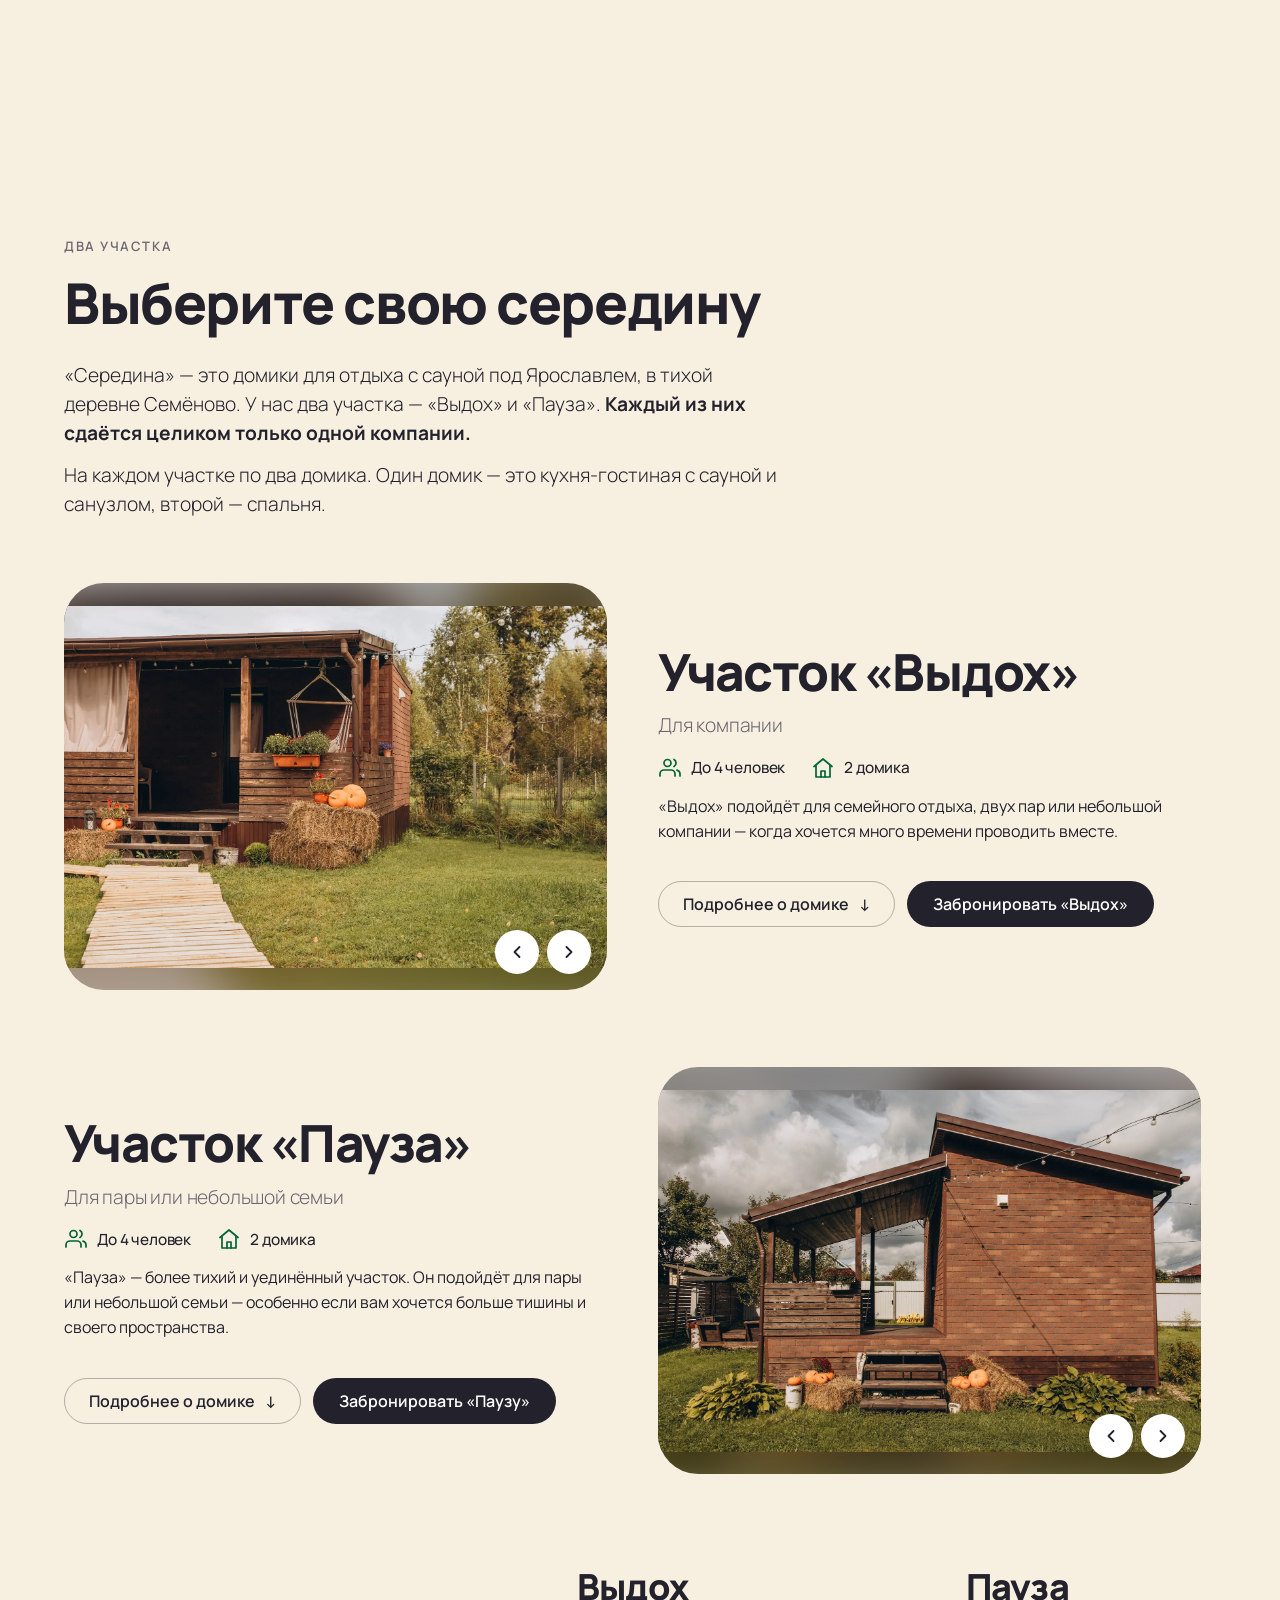
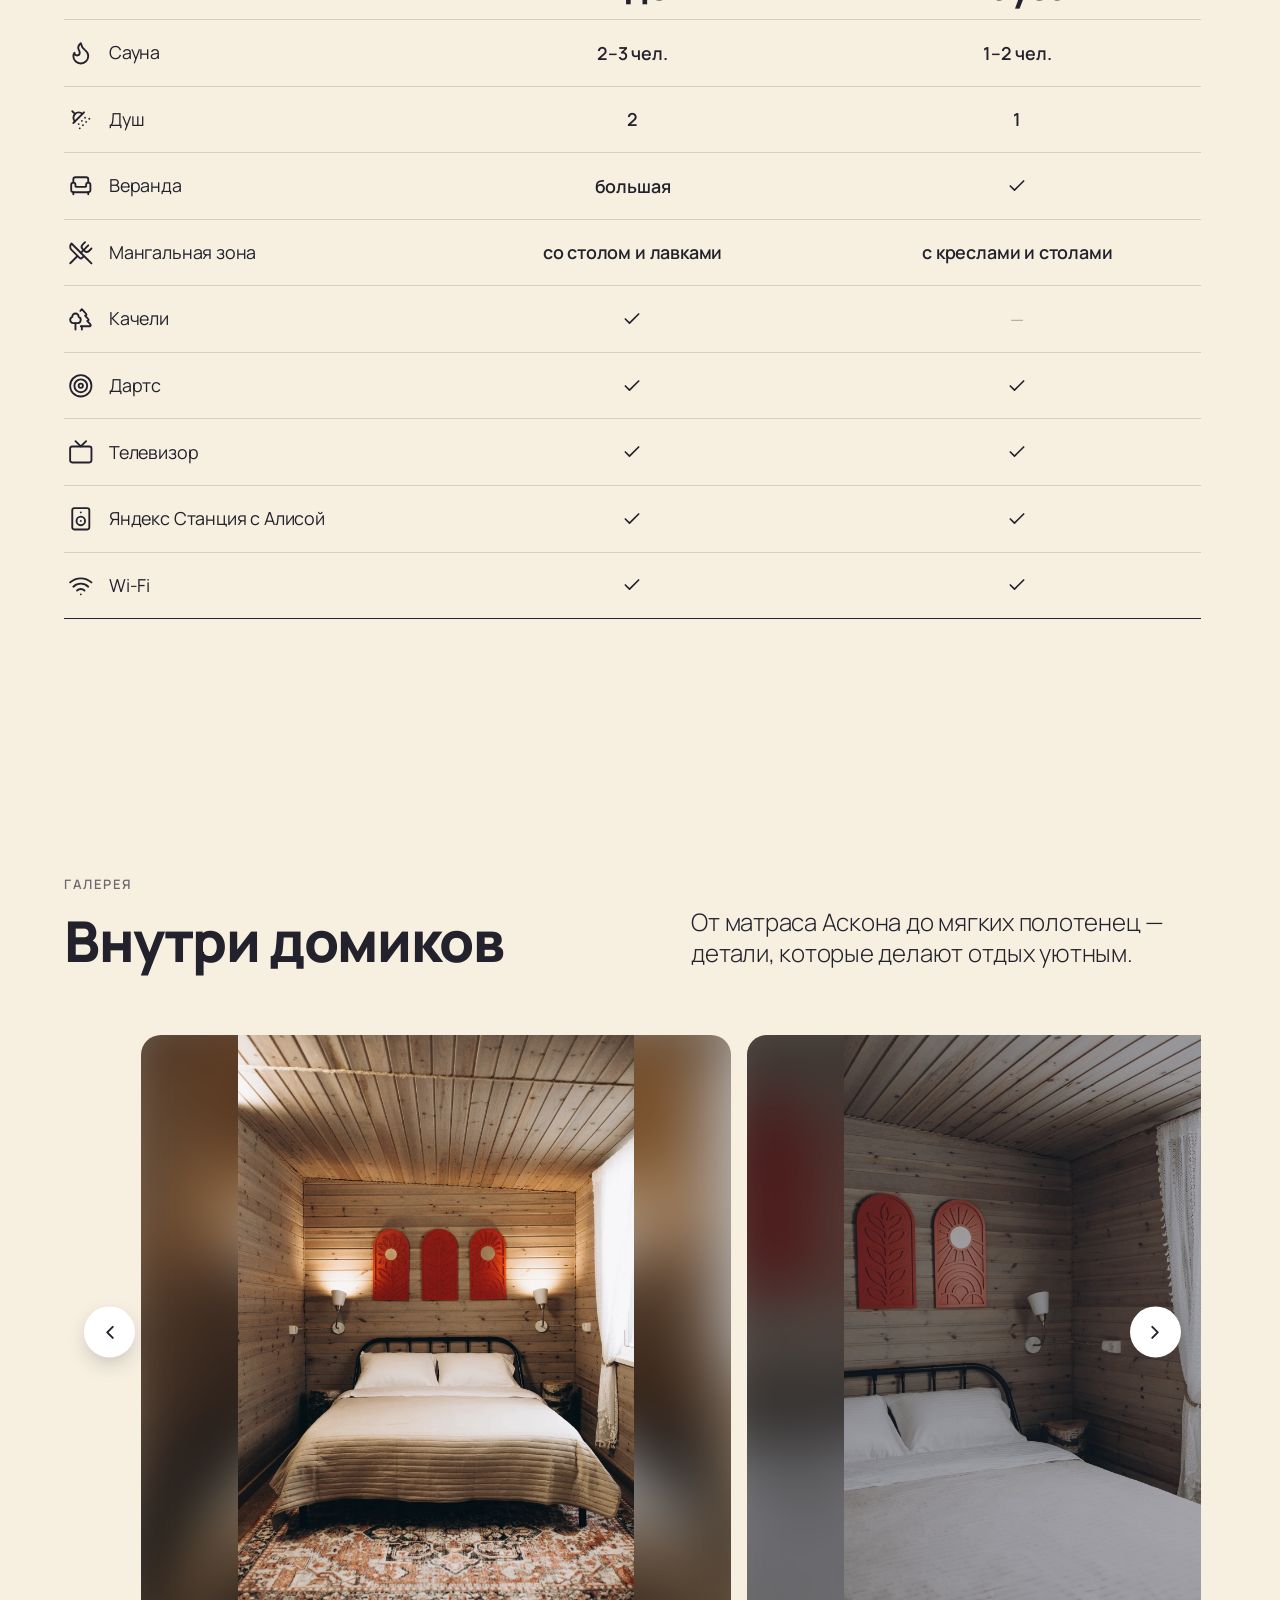
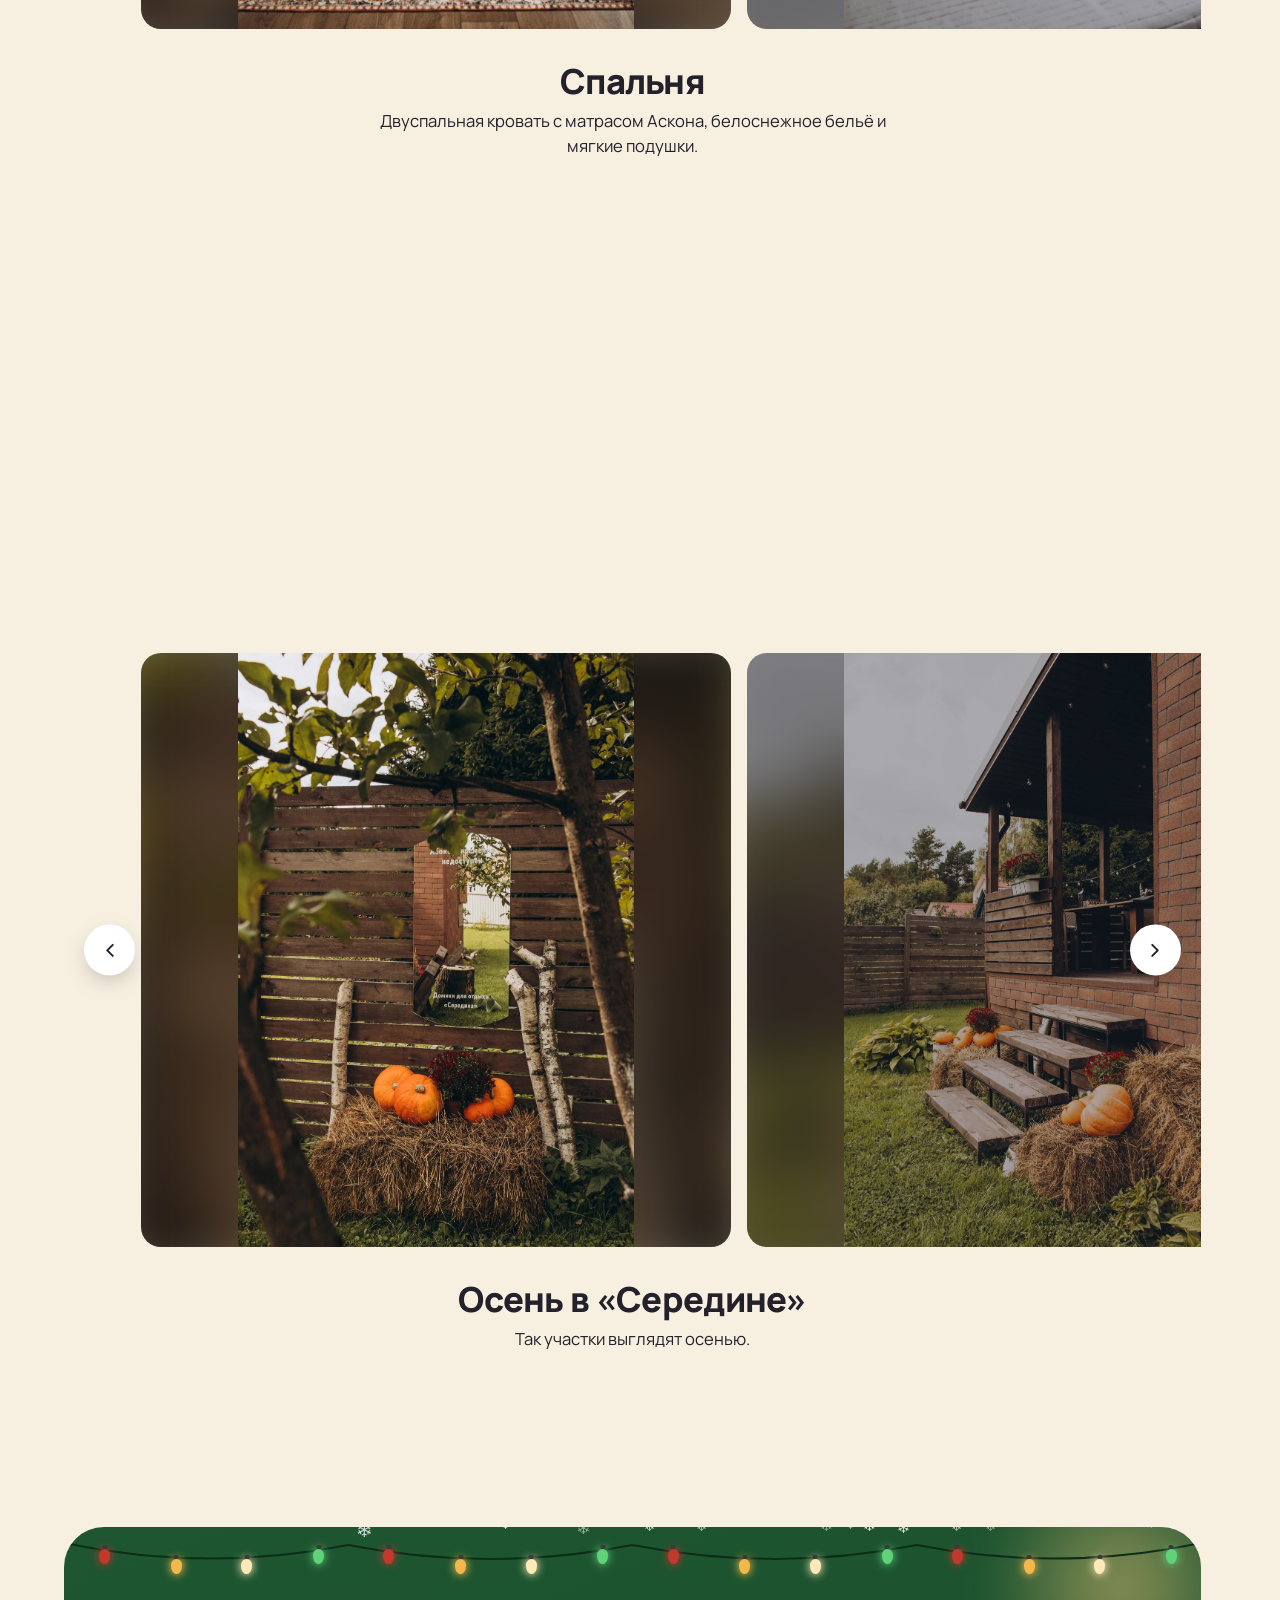
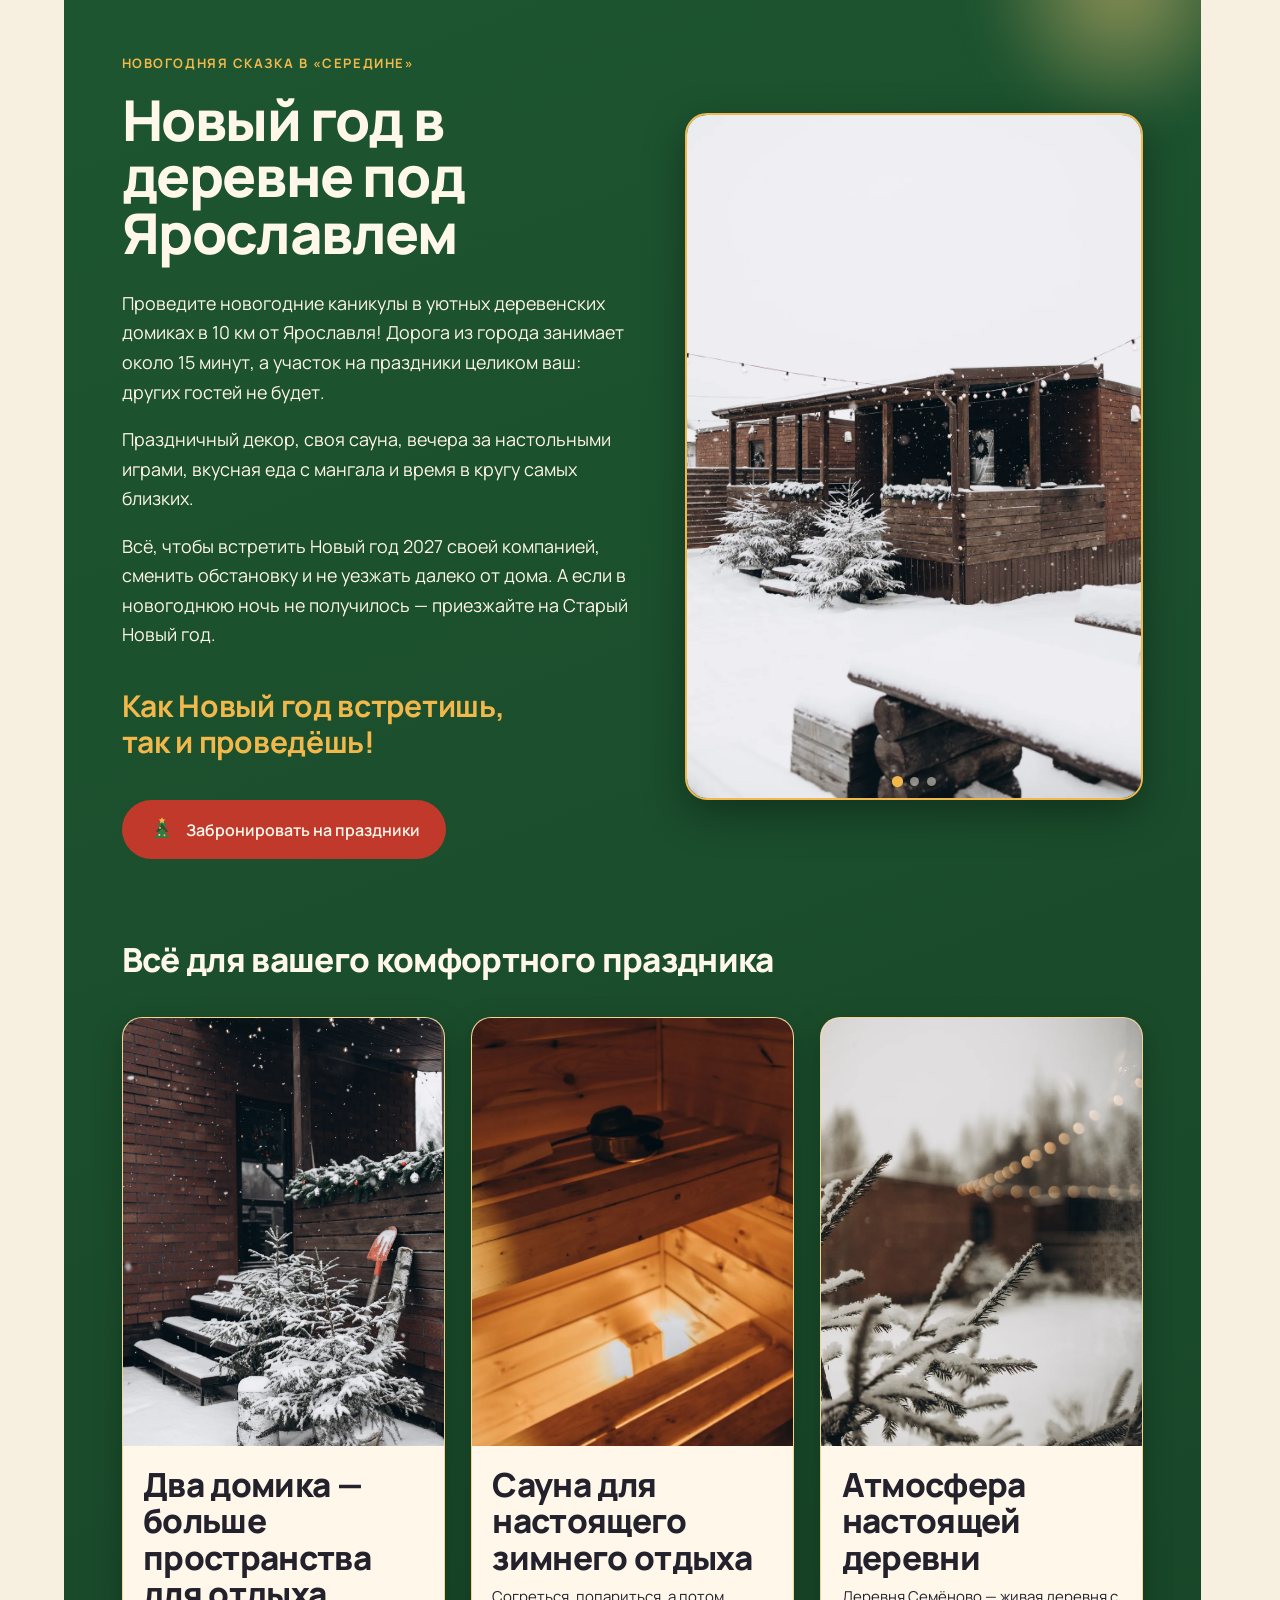
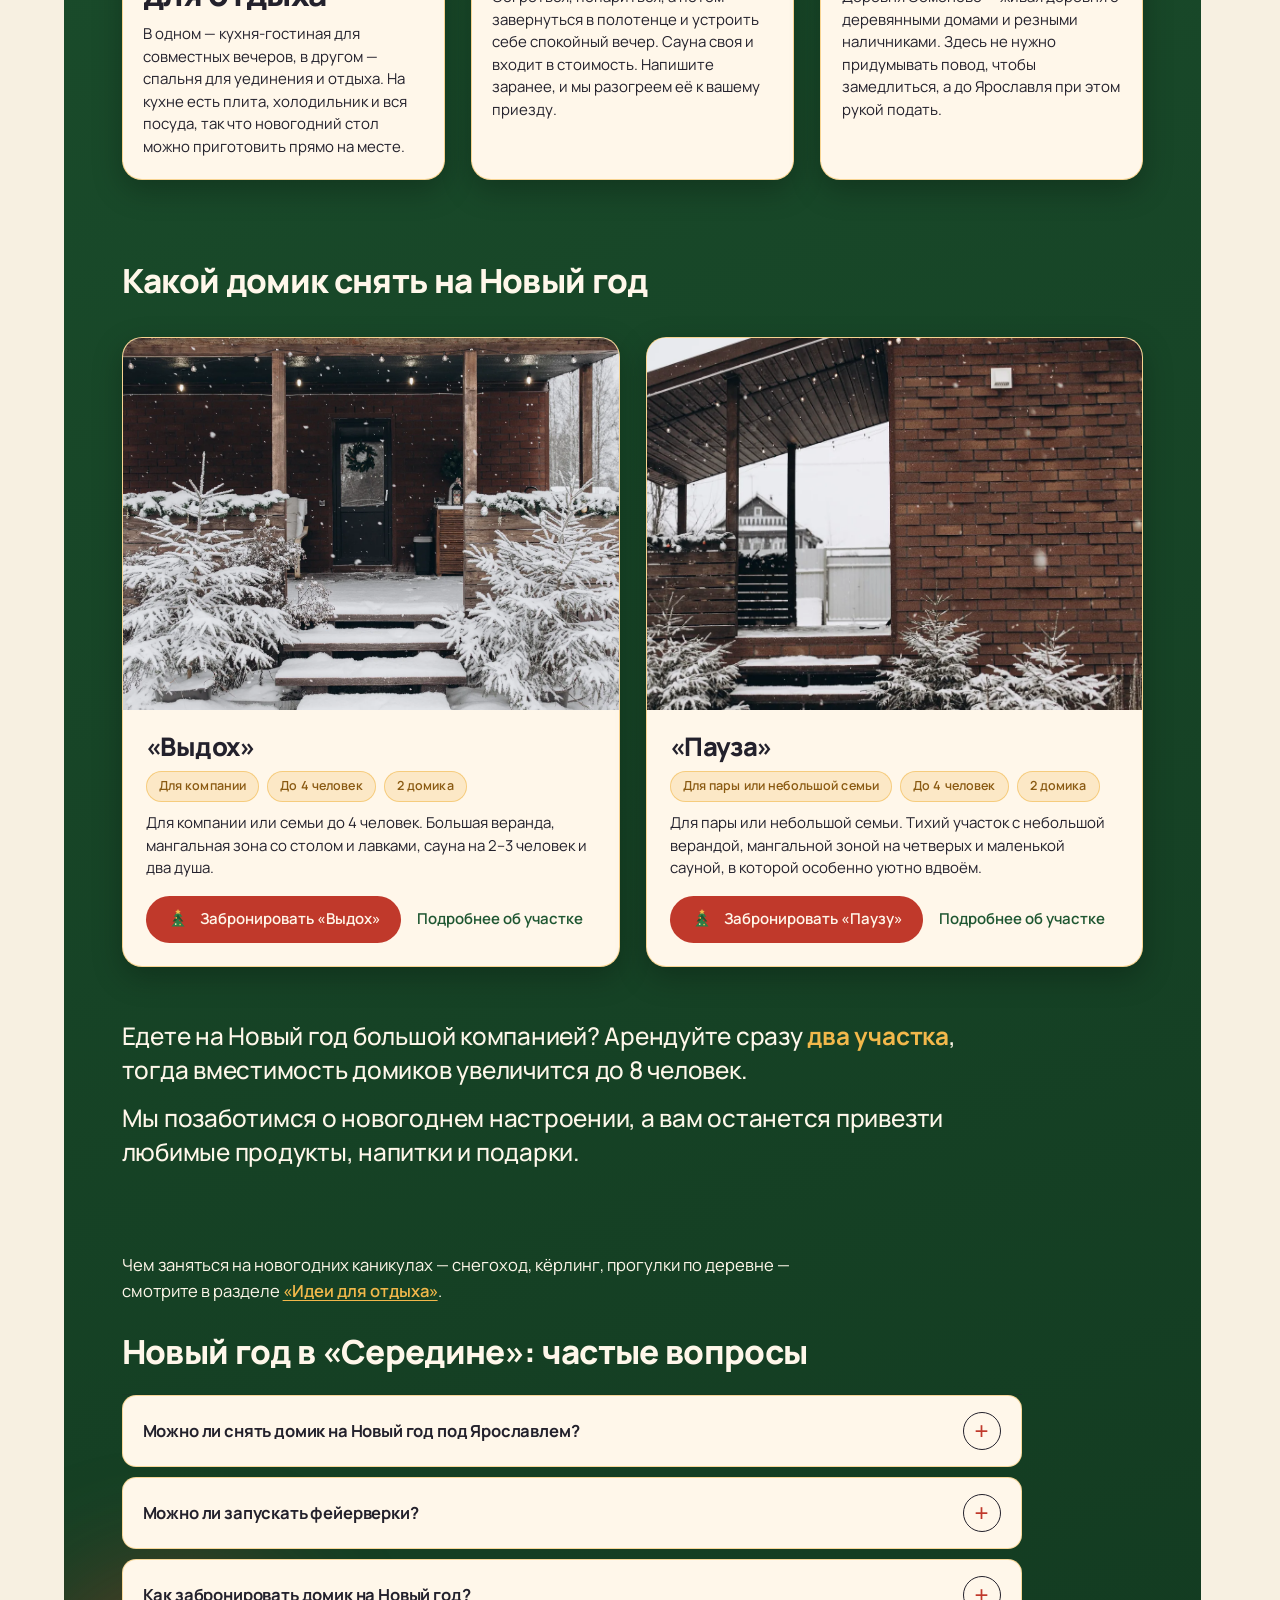
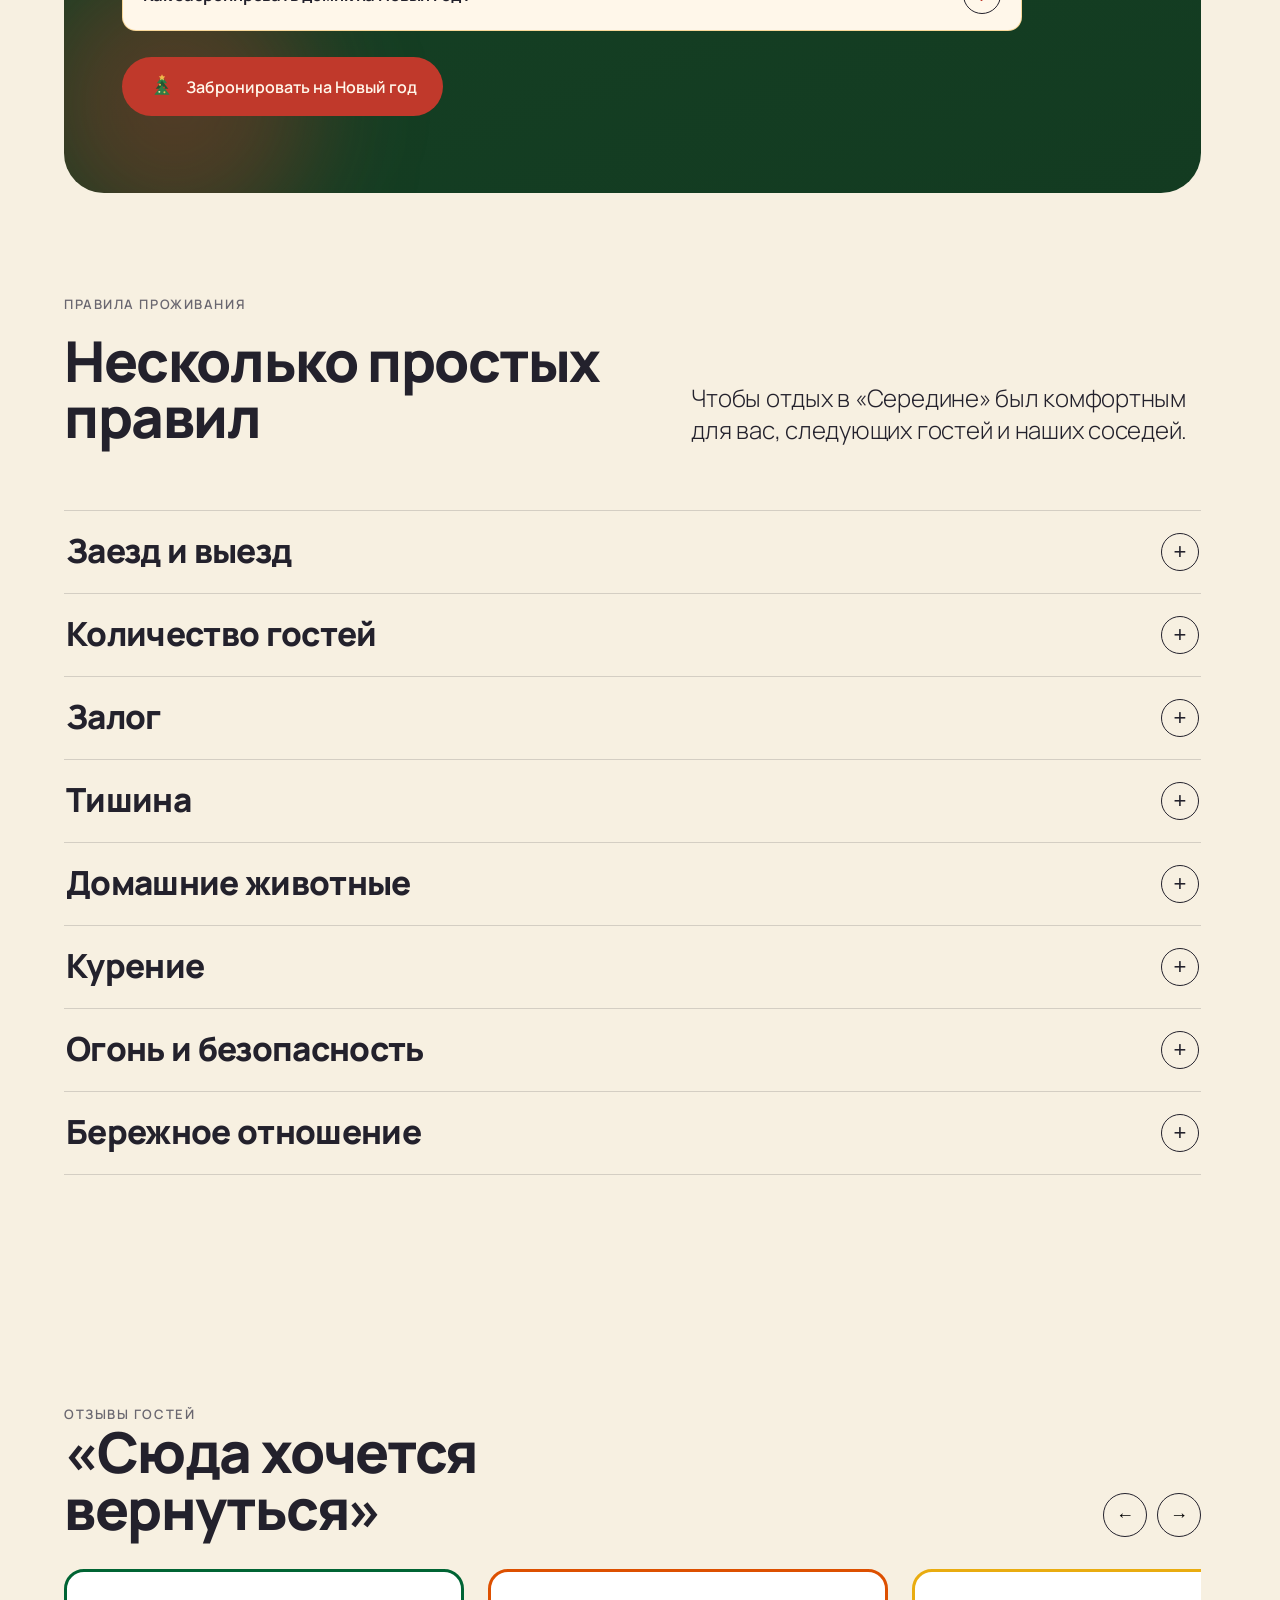
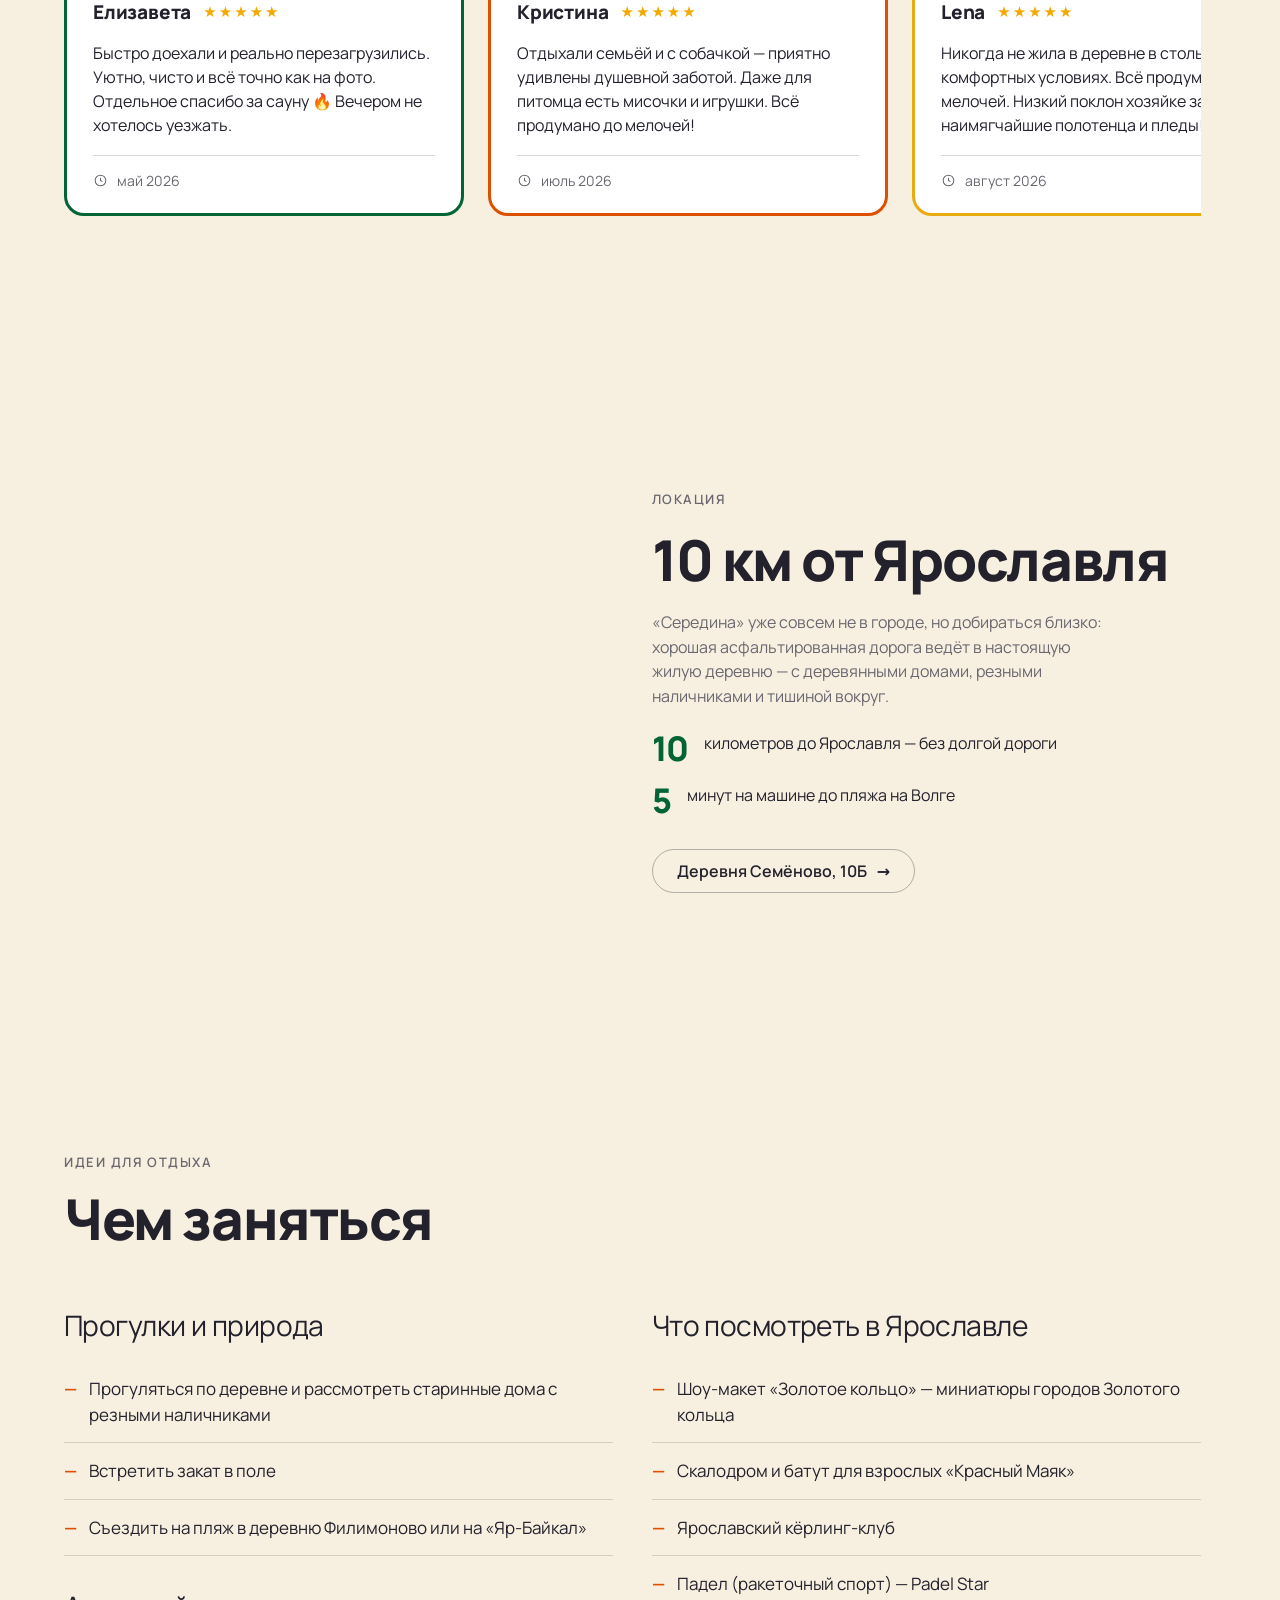
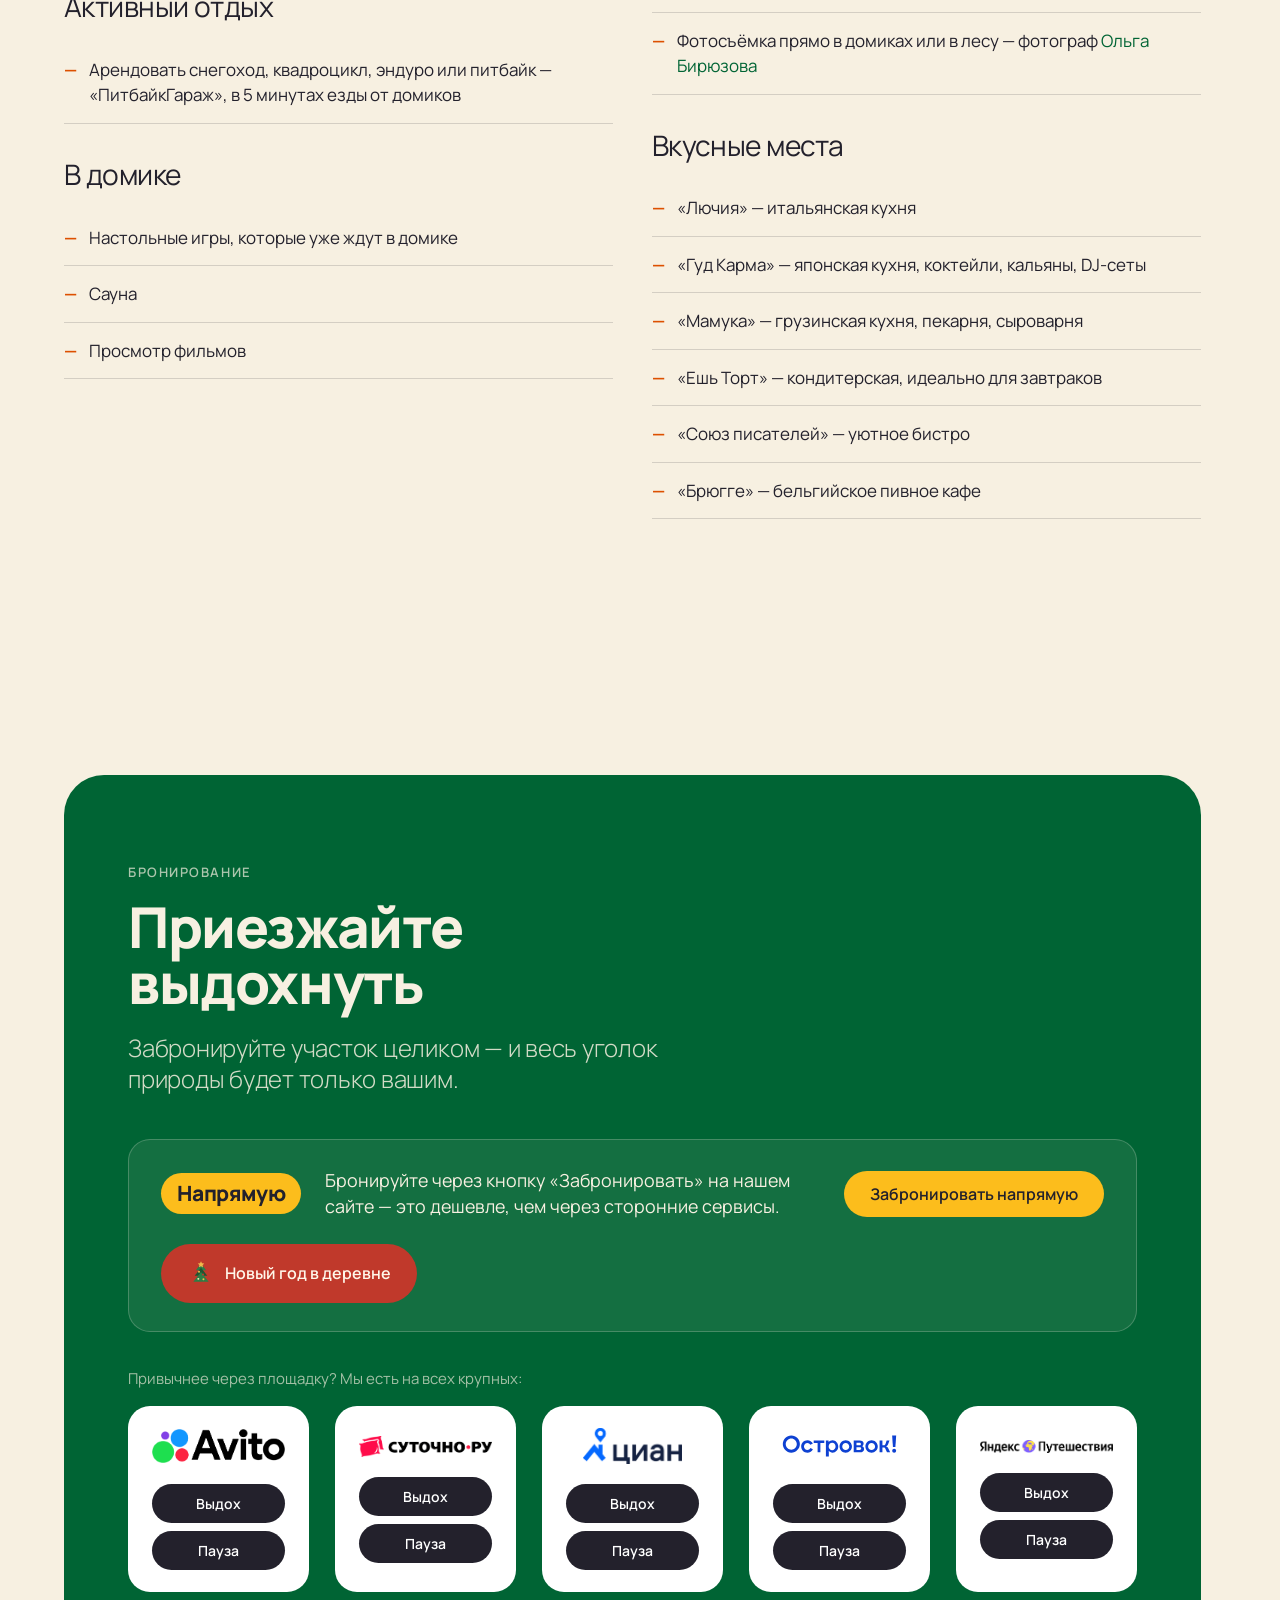
==== commit a149084b: "Set check-in to 15:00 and remove fixed direct-booking discount" ====
--- a/index.html
+++ b/index.html
@@ -122,7 +122,7 @@
 <!-- Booking bar -->
 <section class="container" id="booking">
   <div class="hr-widget-block reveal">
-    <p class="hr-note"><span class="pct">−20%</span>Прямое бронирование выгоднее: здесь, на сайте, на 20% дешевле, чем на площадках</p>
+    <p class="hr-note"><span class="pct">Напрямую</span>На сайте дешевле, чем через сторонние сервисы</p>
     <!-- NY:start — приглашение в новогодний раздел -->
     <div class="ny-booking-cta">
       <p>Планируете Новый год за городом? Посмотрите, что мы приготовили к праздникам</p>
@@ -131,7 +131,7 @@
     <!-- NY:end -->
     <div id="hr-widget"></div>
     <div class="hr-fallback" id="hrFallback" hidden>
-      <p>Форма бронирования ещё загружается. Если она не появилась — забронируйте напрямую, скидка −20% сохранится:</p>
+      <p>Форма бронирования ещё загружается. Если она не появилась — забронируйте напрямую по телефону или во ВКонтакте:</p>
       <div class="hr-fallback-actions"><a class="btn btn-dark" href="tel:+79807006313">+7 980 700-63-13</a><a class="btn btn-ghost" href="https://vk.ru/seredina_76" target="_blank" rel="noopener">Написать ВКонтакте</a></div>
     </div>
   </div>
@@ -452,9 +452,9 @@
       <p class="ny-ideas-line">Чем заняться на новогодних каникулах — снегоход, кёрлинг, прогулки по деревне — смотрите в разделе <a href="#idei">«Идеи для отдыха»</a>.</p>
       <h3>Новый год в «Середине»: частые вопросы</h3>
       <div class="ny-faq acc" data-acc>
-        <div class="acc-row"><button class="head" type="button"><span class="t">Можно ли снять домик на Новый год под Ярославлем?</span><span class="pm" aria-hidden="true">+</span></button><div class="panel"><div class="inner">Да. Оба участка «Середины» — «Выдох» и «Пауза» — сдаются на новогодние праздники и на Старый Новый год. Каждый участок сдаётся целиком одной компании. Свободные даты и минимальный срок проживания видны в форме бронирования. Бронировать напрямую на сайте выгоднее: на 20% дешевле, чем на площадках.</div></div></div>
+        <div class="acc-row"><button class="head" type="button"><span class="t">Можно ли снять домик на Новый год под Ярославлем?</span><span class="pm" aria-hidden="true">+</span></button><div class="panel"><div class="inner">Да. Оба участка «Середины» — «Выдох» и «Пауза» — сдаются на новогодние праздники и на Старый Новый год. Каждый участок сдаётся целиком одной компании. Свободные даты и минимальный срок проживания видны в форме бронирования. Бронировать напрямую на сайте дешевле, чем через сторонние сервисы.</div></div></div>
         <div class="acc-row"><button class="head" type="button"><span class="t">Можно ли запускать фейерверки?</span><span class="pm" aria-hidden="true">+</span></button><div class="panel"><div class="inner">Салюты можно запускать только в поле рядом — на территории домиков нельзя. Бенгальские огни и хлопушки нельзя использовать внутри домика ради безопасности. Это касается и новогодней ночи. А для праздничного настроения на участке уже есть гирлянды и огоньки.</div></div></div>
-        <div class="acc-row"><button class="head" type="button"><span class="t">Как забронировать домик на Новый год?</span><span class="pm" aria-hidden="true">+</span></button><div class="panel"><div class="inner">Через форму бронирования на сайте — так на 20% дешевле. Или напишите нам во ВКонтакте или позвоните: +7 980 700-63-13. А ещё можно забронировать <a href="#bronirovanie">на любой привычной вам крупной площадке</a>.</div></div></div>
+        <div class="acc-row"><button class="head" type="button"><span class="t">Как забронировать домик на Новый год?</span><span class="pm" aria-hidden="true">+</span></button><div class="panel"><div class="inner">Через форму бронирования на сайте — так дешевле, чем через сторонние сервисы. Или напишите нам во ВКонтакте или позвоните: +7 980 700-63-13. А ещё можно забронировать <a href="#bronirovanie">на любой привычной вам крупной площадке</a>.</div></div></div>
       </div>
       <div class="ny-faq-cta"><a class="btn ny-btn" href="#booking"><svg class="ny-tree" viewBox="0 0 24 24" fill="none" aria-hidden="true"><path d="M12 3.2 7.6 9.2h8.8z" fill="#2e7d46"/><path d="M12 7 6.6 14h10.8z" fill="#1e5631"/><path d="M12 10.8 5.4 19h13.2z" fill="#2e7d46"/><path d="M12 1.5l.86 1.74 1.92.28-1.39 1.35.33 1.91L12 5.83l-1.72.9.33-1.91-1.39-1.35 1.92-.28z" fill="#f2b84b"/><circle cx="10.3" cy="10.4" r=".85" fill="#f2b84b"/><circle cx="13.7" cy="12.8" r=".85" fill="#c0392b"/><circle cx="9.7" cy="16.6" r=".85" fill="#ffe9b8"/><circle cx="14.1" cy="17" r=".85" fill="#f2b84b"/></svg>Забронировать на Новый год</a></div>
     </div>
@@ -473,7 +473,7 @@
     <p class="lead">Чтобы отдых в «Середине» был комфортным для вас, следующих гостей и наших соседей.</p>
   </div>
   <div class="acc reveal d1" data-acc>
-    <div class="acc-row"><button class="head"><span class="t">Заезд и выезд</span><span class="pm" aria-hidden="true">+</span></button><div class="panel"><div class="inner">Заезд — с 14:00. Выезд — до 12:00. Заселение и выселение бесконтактные — приехать можно в любое удобное время. Мария всегда на связи и оперативно отвечает на вопросы.</div></div></div>
+    <div class="acc-row"><button class="head"><span class="t">Заезд и выезд</span><span class="pm" aria-hidden="true">+</span></button><div class="panel"><div class="inner">Заезд — с 15:00. Выезд — до 12:00. Заселение и выселение бесконтактные — приехать можно в любое удобное время. Мария всегда на связи и оперативно отвечает на вопросы.</div></div></div>
     <div class="acc-row"><button class="head"><span class="t">Количество гостей</span><span class="pm" aria-hidden="true">+</span></button><div class="panel"><div class="inner">Каждый участок рассчитан на комфортное размещение до 4 человек. Если гостей будет больше — пожалуйста, согласуйте это с нами заранее. Доплата за каждого дополнительного гостя — 1000 рублей.</div></div></div>
     <div class="acc-row"><button class="head"><span class="t">Залог</span><span class="pm" aria-hidden="true">+</span></button><div class="panel"><div class="inner">При заселении вносится возвратный залог — 3000 ₽. После выезда мы проверяем домики и возвращаем его в течение 24 часов при отсутствии повреждений и нарушений правил.</div></div></div>
     <div class="acc-row"><button class="head"><span class="t">Тишина</span><span class="pm" aria-hidden="true">+</span></button><div class="panel"><div class="inner">Домики находятся в настоящей жилой деревне, поэтому просим уважать соседей и соблюдать тишину вечером и ночью. Громкие вечеринки и мероприятия проводить нельзя.</div></div></div>
@@ -577,8 +577,8 @@
     <h2 class="h2" style="margin-top:16px;max-width:16ch">Приезжайте выдохнуть</h2>
     <p class="lead" style="margin-top:20px">Забронируйте участок целиком — и весь уголок природы будет только вашим.</p>
     <div class="direct">
-      <span class="pct">−20%</span>
-      <p class="direct-text">Выгоднее всего — напрямую: бронирование через кнопку «Забронировать» на нашем сайте на 20% дешевле, чем на любой из площадок.</p>
+      <span class="pct">Напрямую</span>
+      <p class="direct-text">Бронируйте через кнопку «Забронировать» на нашем сайте — это дешевле, чем через сторонние сервисы.</p>
       <a class="btn btn-marigold" href="#booking">Забронировать напрямую</a>
       <!-- NY:start — кнопка в финальном блоке -->
       <a class="btn ny-btn" href="#novyi-god"><svg class="ny-tree" viewBox="0 0 24 24" fill="none" aria-hidden="true"><path d="M12 3.2 7.6 9.2h8.8z" fill="#2e7d46"/><path d="M12 7 6.6 14h10.8z" fill="#1e5631"/><path d="M12 10.8 5.4 19h13.2z" fill="#2e7d46"/><path d="M12 1.5l.86 1.74 1.92.28-1.39 1.35.33 1.91L12 5.83l-1.72.9.33-1.91-1.39-1.35 1.92-.28z" fill="#f2b84b"/><circle cx="10.3" cy="10.4" r=".85" fill="#f2b84b"/><circle cx="13.7" cy="12.8" r=".85" fill="#c0392b"/><circle cx="9.7" cy="16.6" r=".85" fill="#ffe9b8"/><circle cx="14.1" cy="17" r=".85" fill="#f2b84b"/></svg>Новый год в деревне</a>
@@ -696,7 +696,7 @@
   },
   "geo": { "@type": "GeoCoordinates", "latitude": 57.582794, "longitude": 40.101477 },
   "hasMap": "https://yandex.ru/maps/-/CTWjm82b",
-  "checkinTime": "14:00",
+  "checkinTime": "15:00",
   "checkoutTime": "12:00",
   "petsAllowed": true,
   "smokingAllowed": false,
@@ -732,16 +732,16 @@
   "@context": "https://schema.org",
   "@type": "FAQPage",
   "mainEntity": [
-    { "@type": "Question", "name": "Во сколько заезд и выезд?", "acceptedAnswer": { "@type": "Answer", "text": "Заезд с 14:00, выезд до 12:00. Заселение и выселение бесконтактные — приехать можно в любое удобное время." } },
+    { "@type": "Question", "name": "Во сколько заезд и выезд?", "acceptedAnswer": { "@type": "Answer", "text": "Заезд с 15:00, выезд до 12:00. Заселение и выселение бесконтактные — приехать можно в любое удобное время." } },
     { "@type": "Question", "name": "Сколько гостей можно разместить?", "acceptedAnswer": { "@type": "Answer", "text": "Каждый участок рассчитан на комфортное размещение до 4 человек. Если гостей будет больше — согласуйте заранее, доплата за каждого дополнительного гостя — 1000 рублей." } },
     { "@type": "Question", "name": "Нужно ли вносить залог?", "acceptedAnswer": { "@type": "Answer", "text": "При заселении вносится возвратный залог — 3000 ₽. После выезда мы проверяем домики и возвращаем его в течение 24 часов при отсутствии повреждений и нарушений правил." } },
     { "@type": "Question", "name": "Можно ли приезжать с домашними животными?", "acceptedAnswer": { "@type": "Answer", "text": "Да, мы рады гостям с питомцами. Проживание нужно согласовать заранее, доплата за питомца — 1000 ₽ за весь период. Для животных есть миски и игрушки." } },
     { "@type": "Question", "name": "Как добраться до домиков «Середина»?", "acceptedAnswer": { "@type": "Answer", "text": "«Середина» находится в деревне Семёново (Ярославский муниципальный округ), примерно в 10 км от Ярославля, по хорошей асфальтированной дороге. До пляжа на Волге — около 5 минут на машине." } },
     { "@type": "Question", "name": "Что входит в проживание?", "acceptedAnswer": { "@type": "Answer", "text": "Сауна (входит в стоимость), мангальная зона, веранда, Wi-Fi, тёплый пол, телевизор, колонка «Яндекс Станция» с Алисой, посуда и постельное бельё. Весь участок с двумя домиками сдаётся целиком одной компании." } },
 
-    { "@type": "Question", "name": "Можно ли снять домик на Новый год под Ярославлем?", "acceptedAnswer": { "@type": "Answer", "text": "Да. Оба участка «Середины» — «Выдох» и «Пауза» — сдаются на новогодние праздники и на Старый Новый год. Каждый участок сдаётся целиком одной компании. Свободные даты и минимальный срок проживания видны в форме бронирования. Бронировать напрямую на сайте выгоднее: на 20% дешевле, чем на площадках." } },
+    { "@type": "Question", "name": "Можно ли снять домик на Новый год под Ярославлем?", "acceptedAnswer": { "@type": "Answer", "text": "Да. Оба участка «Середины» — «Выдох» и «Пауза» — сдаются на новогодние праздники и на Старый Новый год. Каждый участок сдаётся целиком одной компании. Свободные даты и минимальный срок проживания видны в форме бронирования. Бронировать напрямую на сайте дешевле, чем через сторонние сервисы." } },
     { "@type": "Question", "name": "Можно ли запускать фейерверки?", "acceptedAnswer": { "@type": "Answer", "text": "Салюты можно запускать только в поле рядом — на территории домиков нельзя. Бенгальские огни и хлопушки нельзя использовать внутри домика ради безопасности. Это касается и новогодней ночи. А для праздничного настроения на участке уже есть гирлянды и огоньки." } },
-    { "@type": "Question", "name": "Как забронировать домик на Новый год?", "acceptedAnswer": { "@type": "Answer", "text": "Через форму бронирования на сайте — так на 20% дешевле. Или напишите нам во ВКонтакте или позвоните: +7 980 700-63-13. А ещё можно забронировать на любой привычной вам крупной площадке." } }
+    { "@type": "Question", "name": "Как забронировать домик на Новый год?", "acceptedAnswer": { "@type": "Answer", "text": "Через форму бронирования на сайте — так дешевле, чем через сторонние сервисы. Или напишите нам во ВКонтакте или позвоните: +7 980 700-63-13. А ещё можно забронировать на любой привычной вам крупной площадке." } }
   ]
 }
 </script>
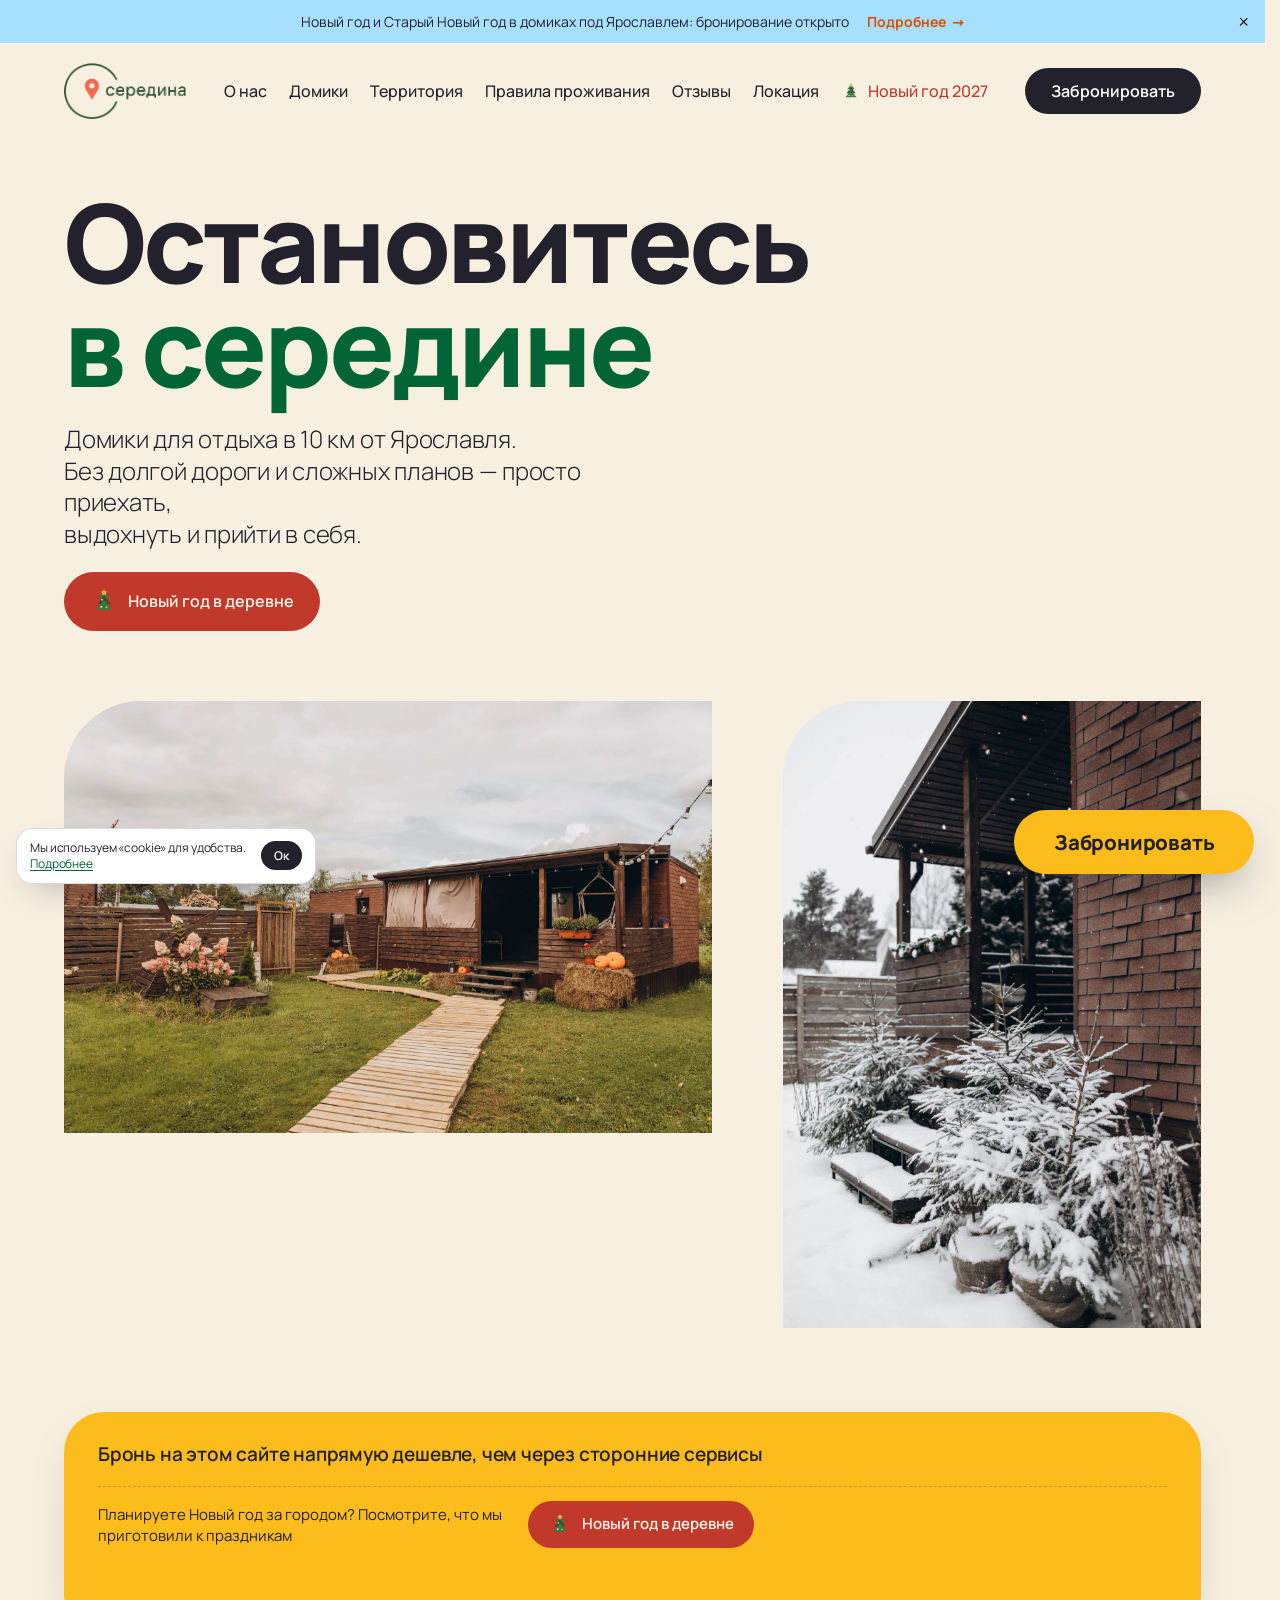
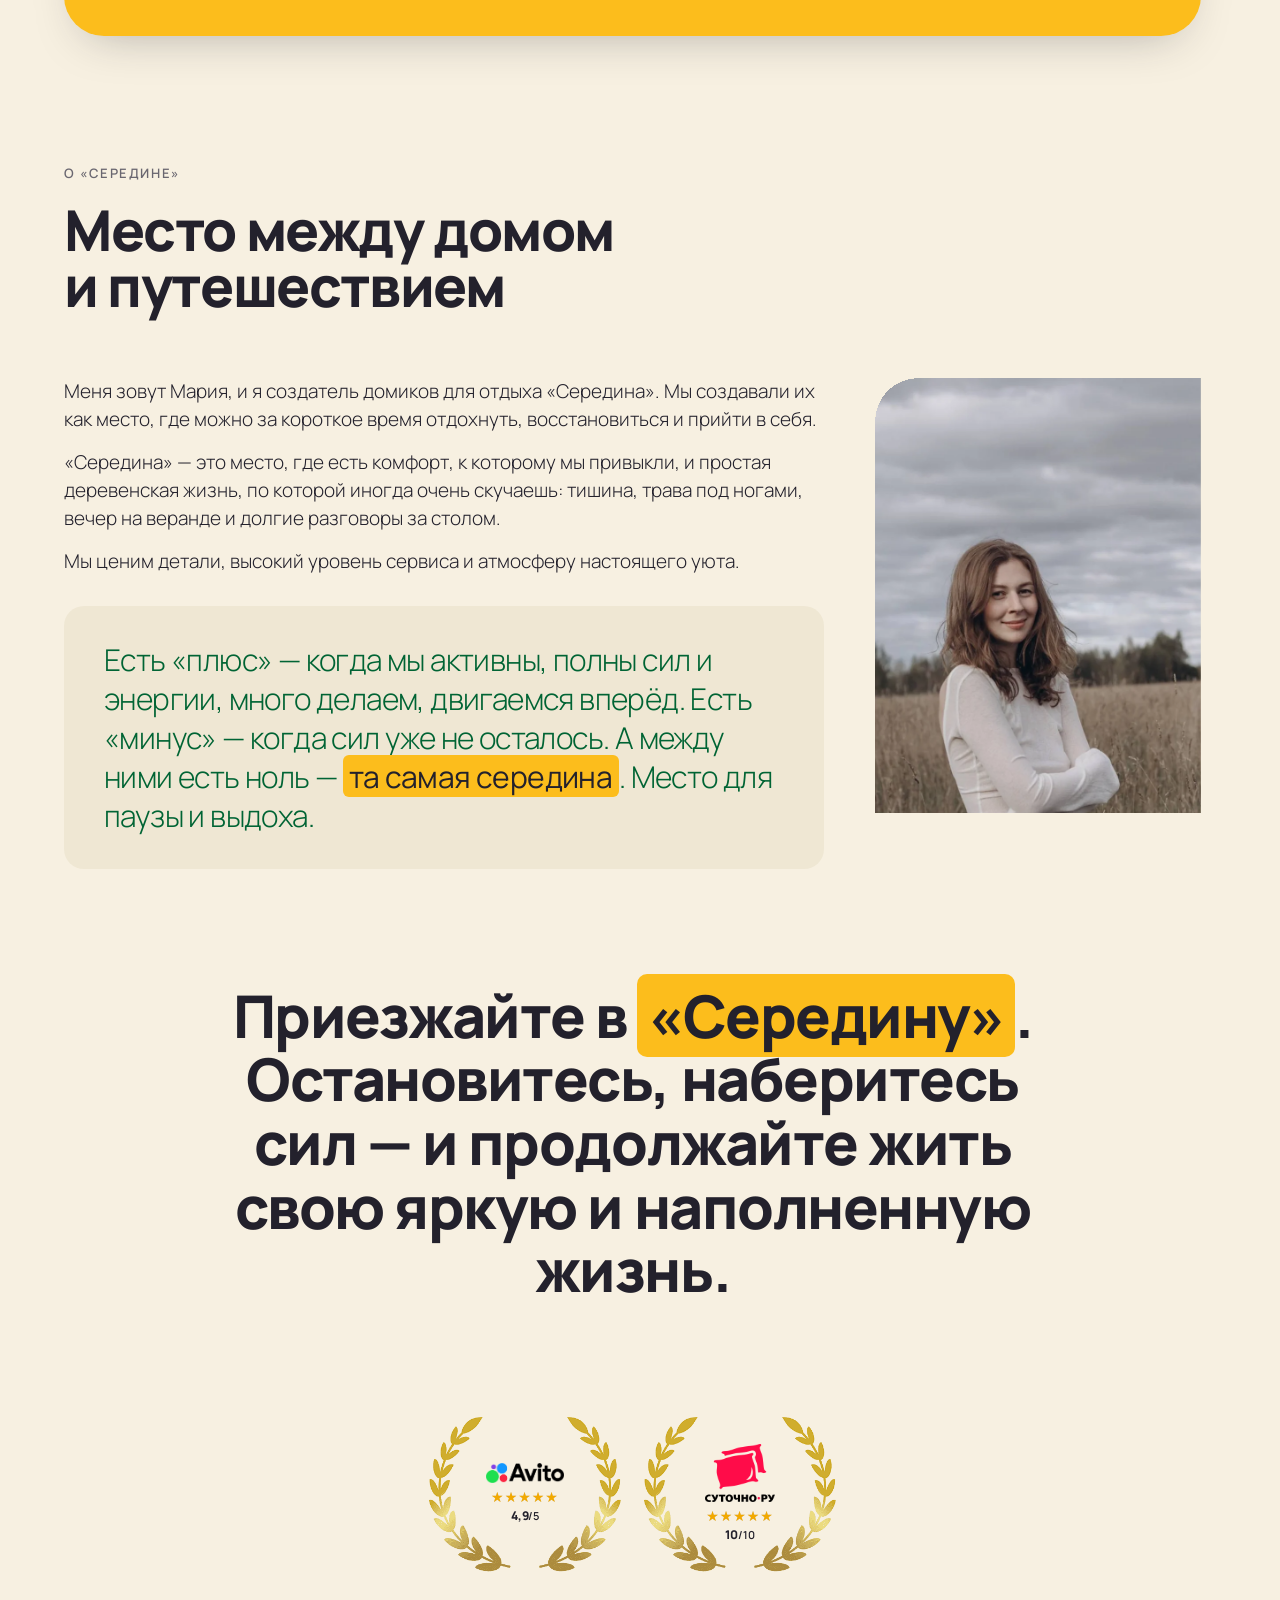
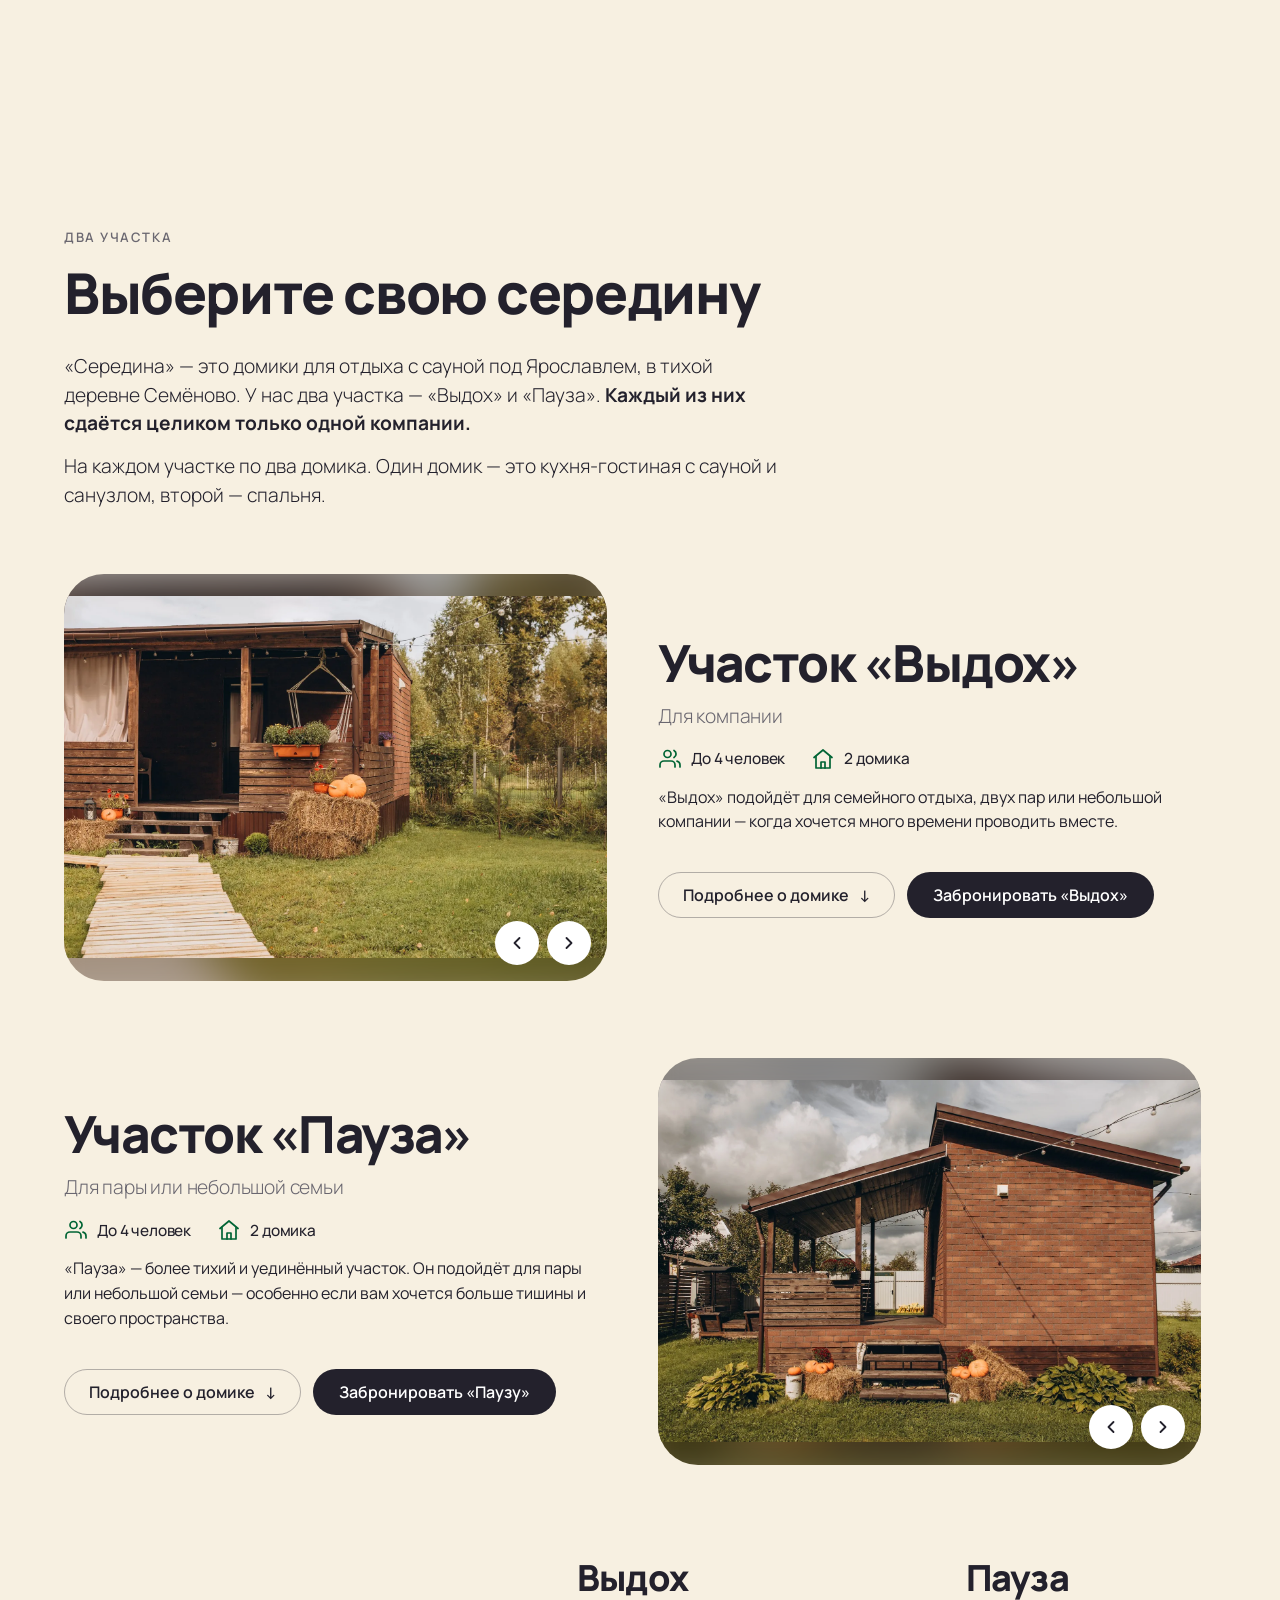
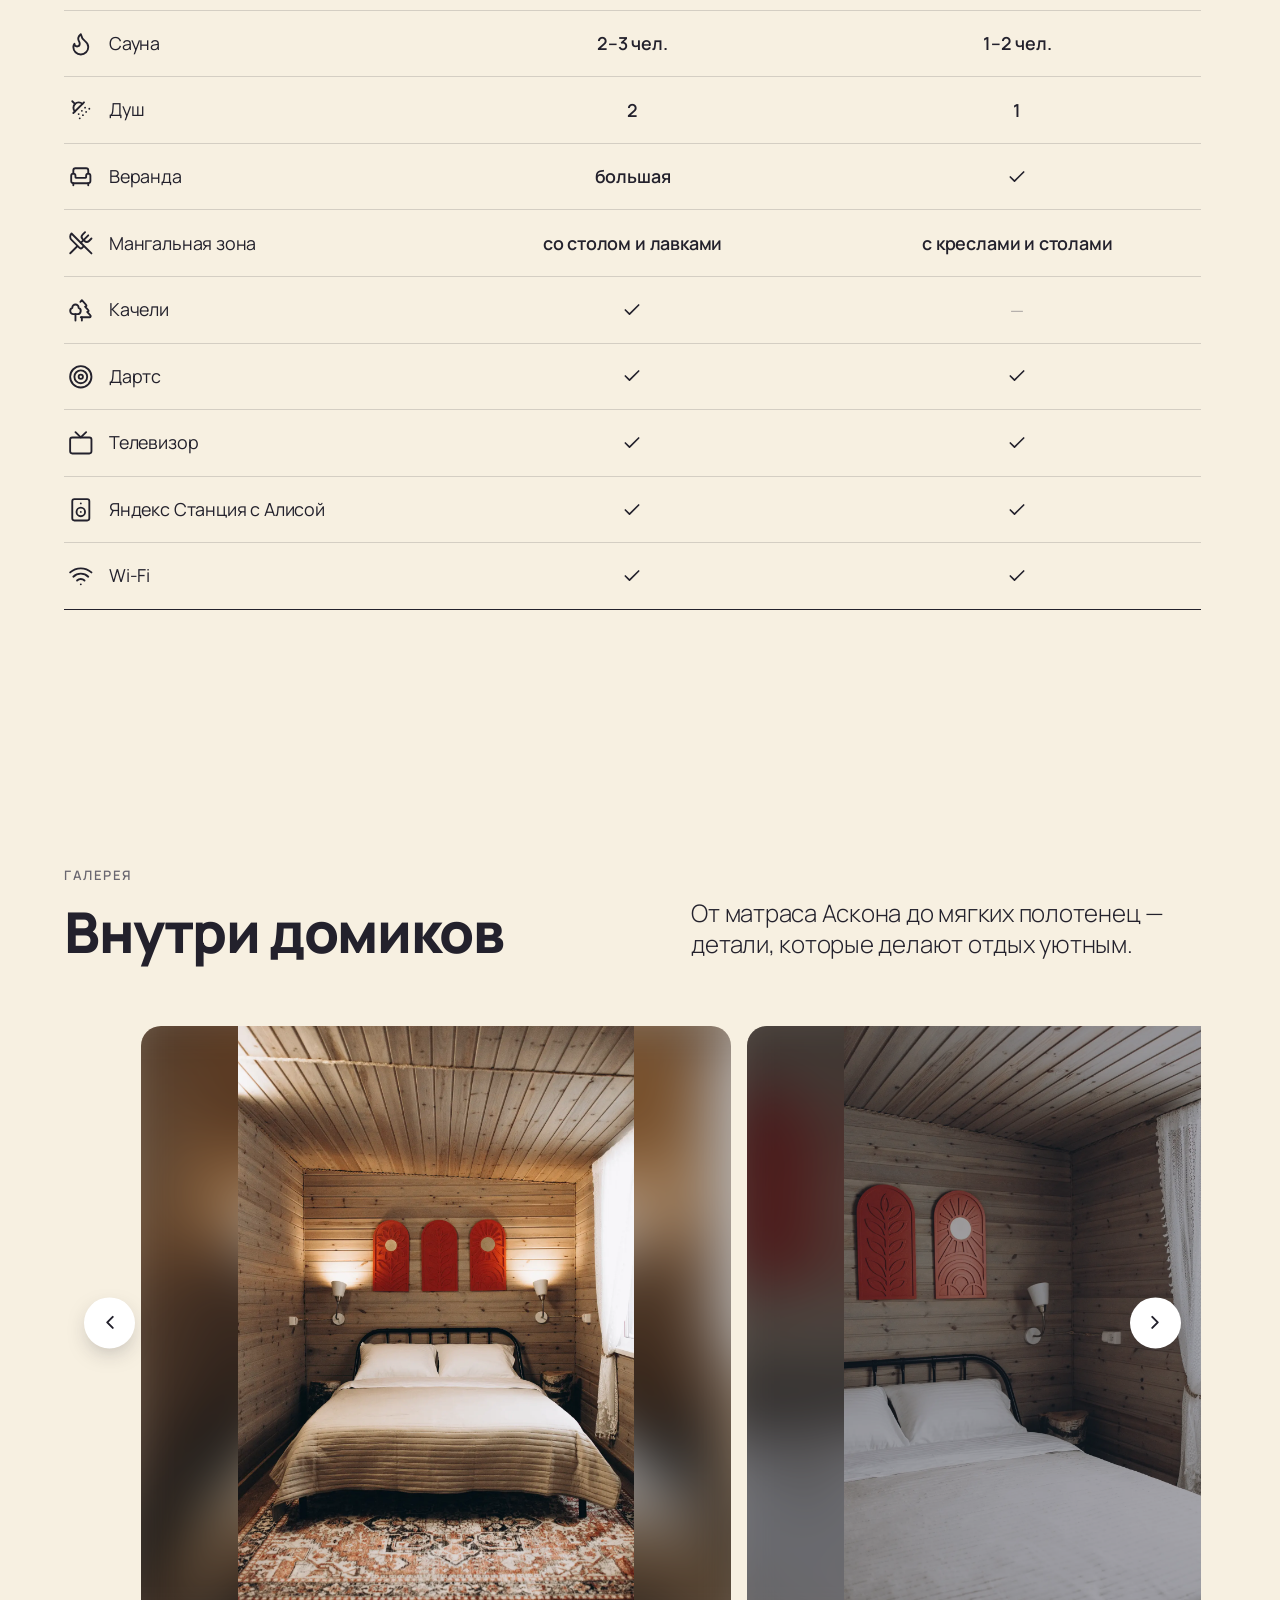
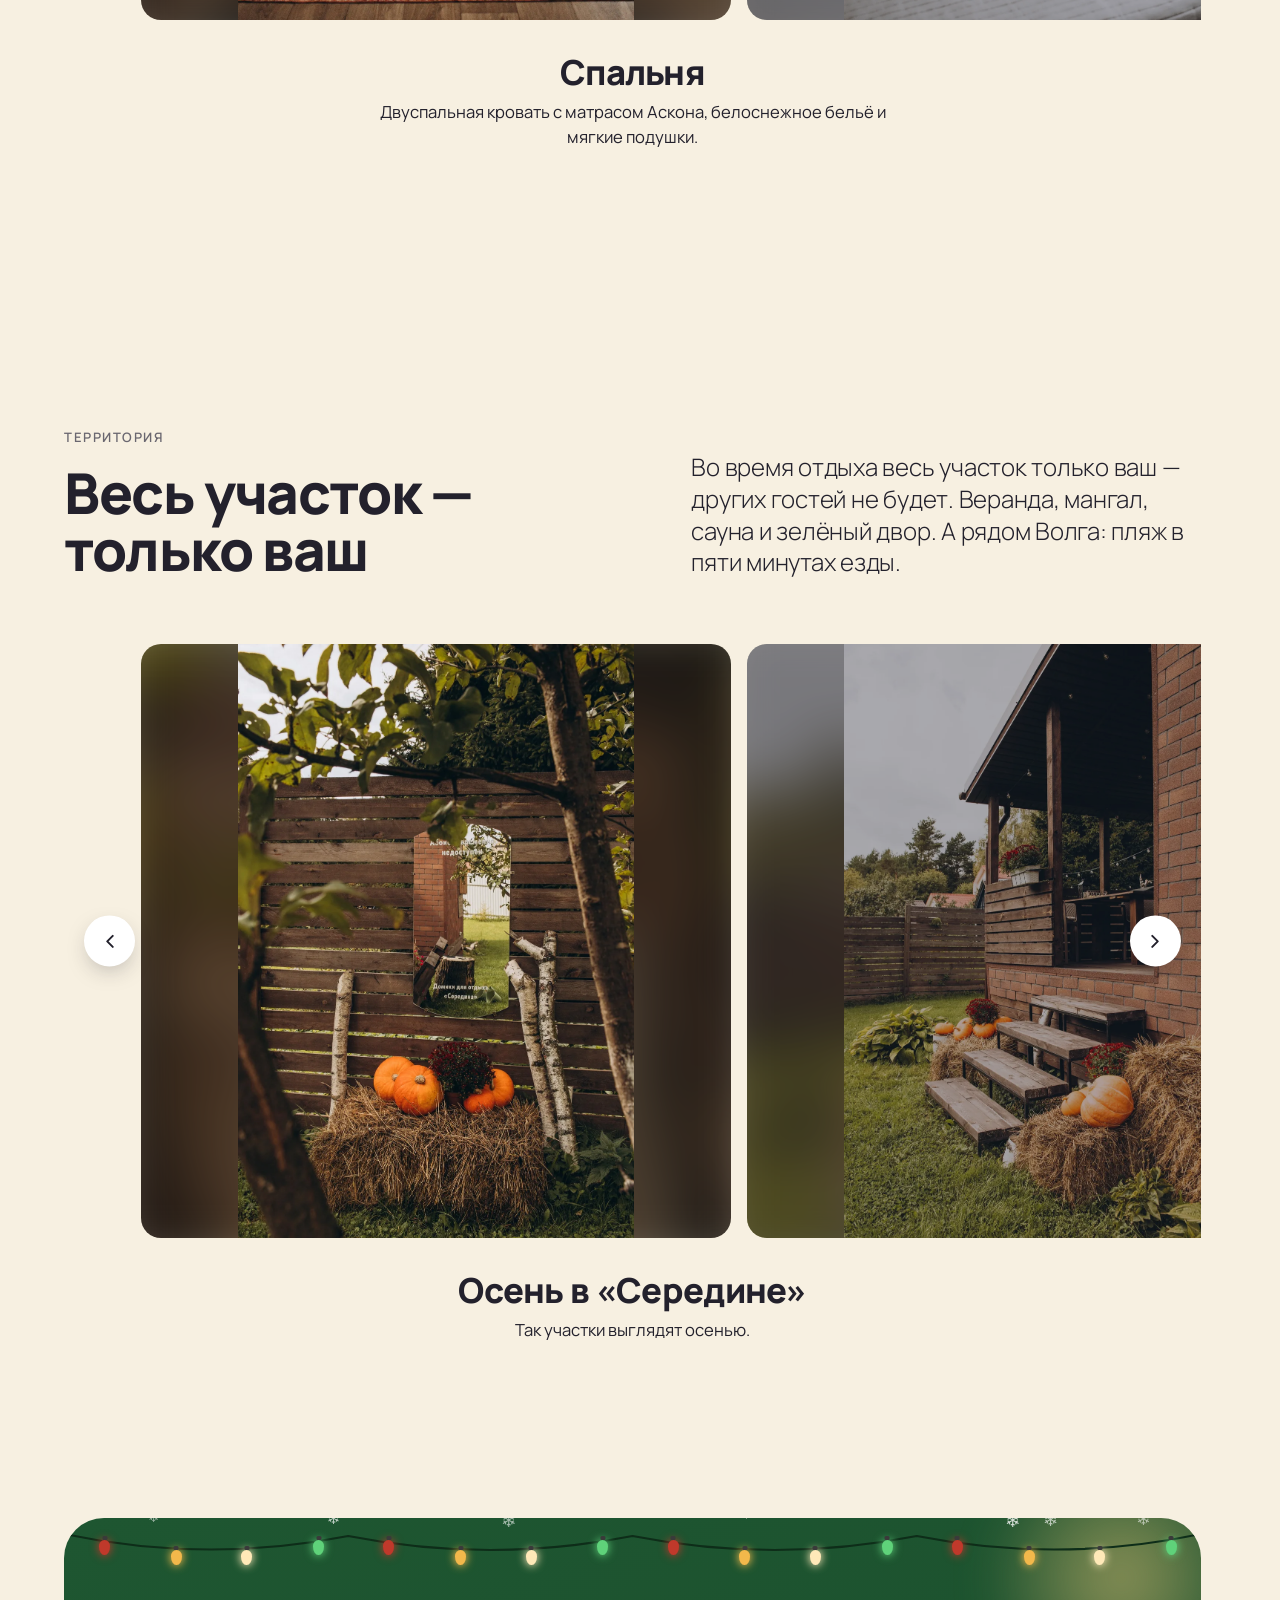
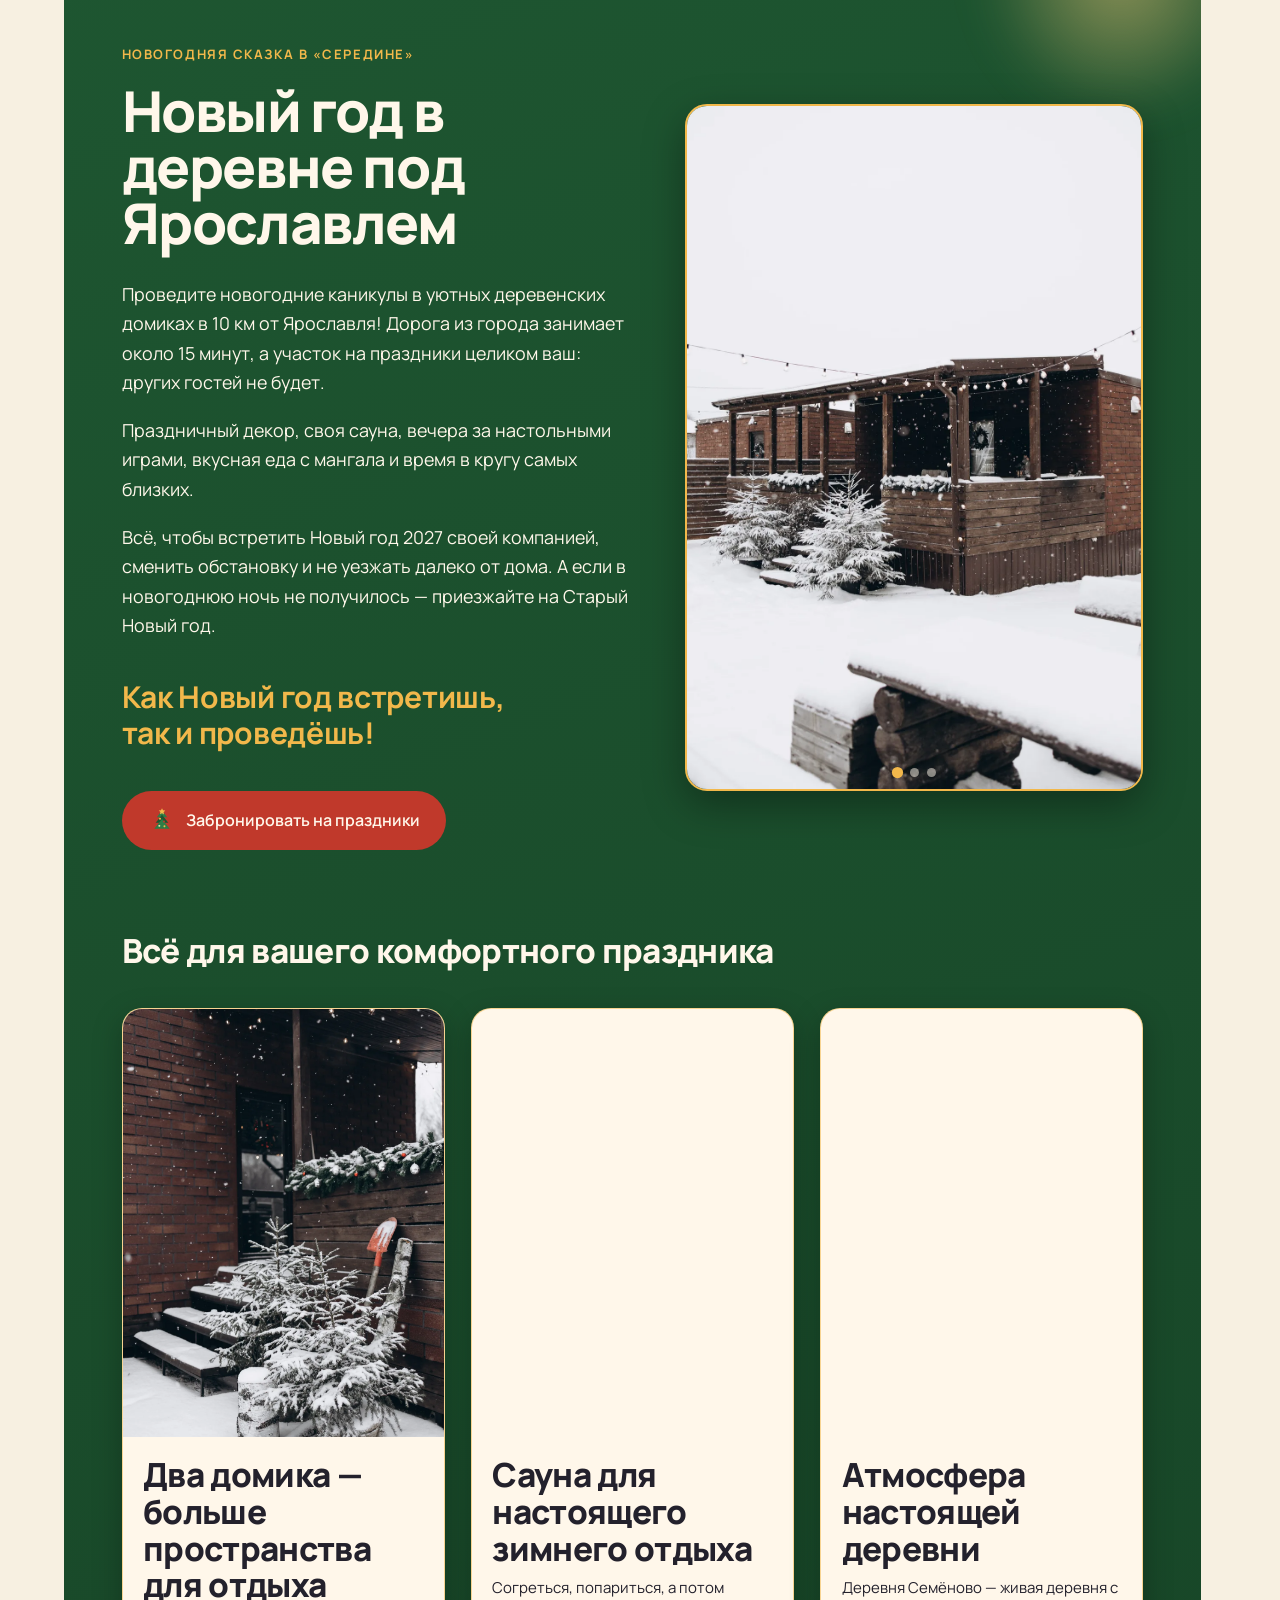
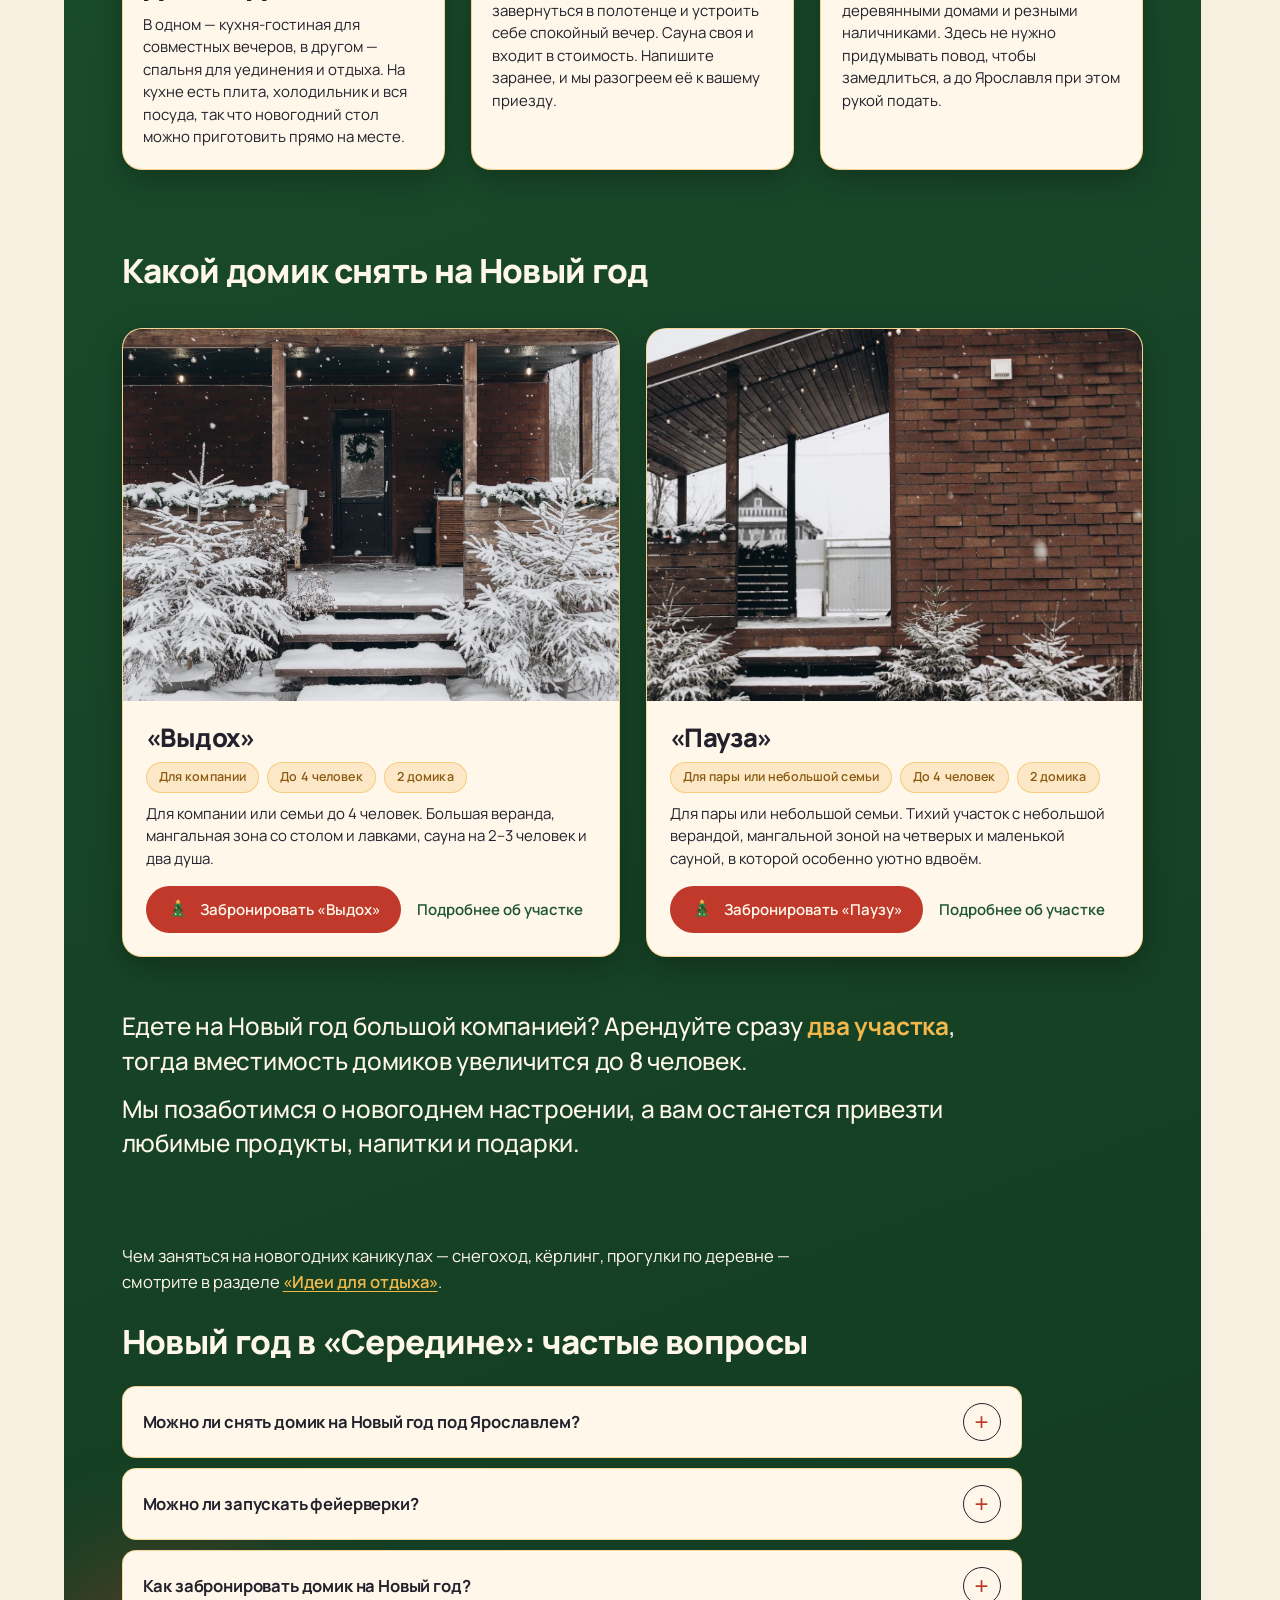
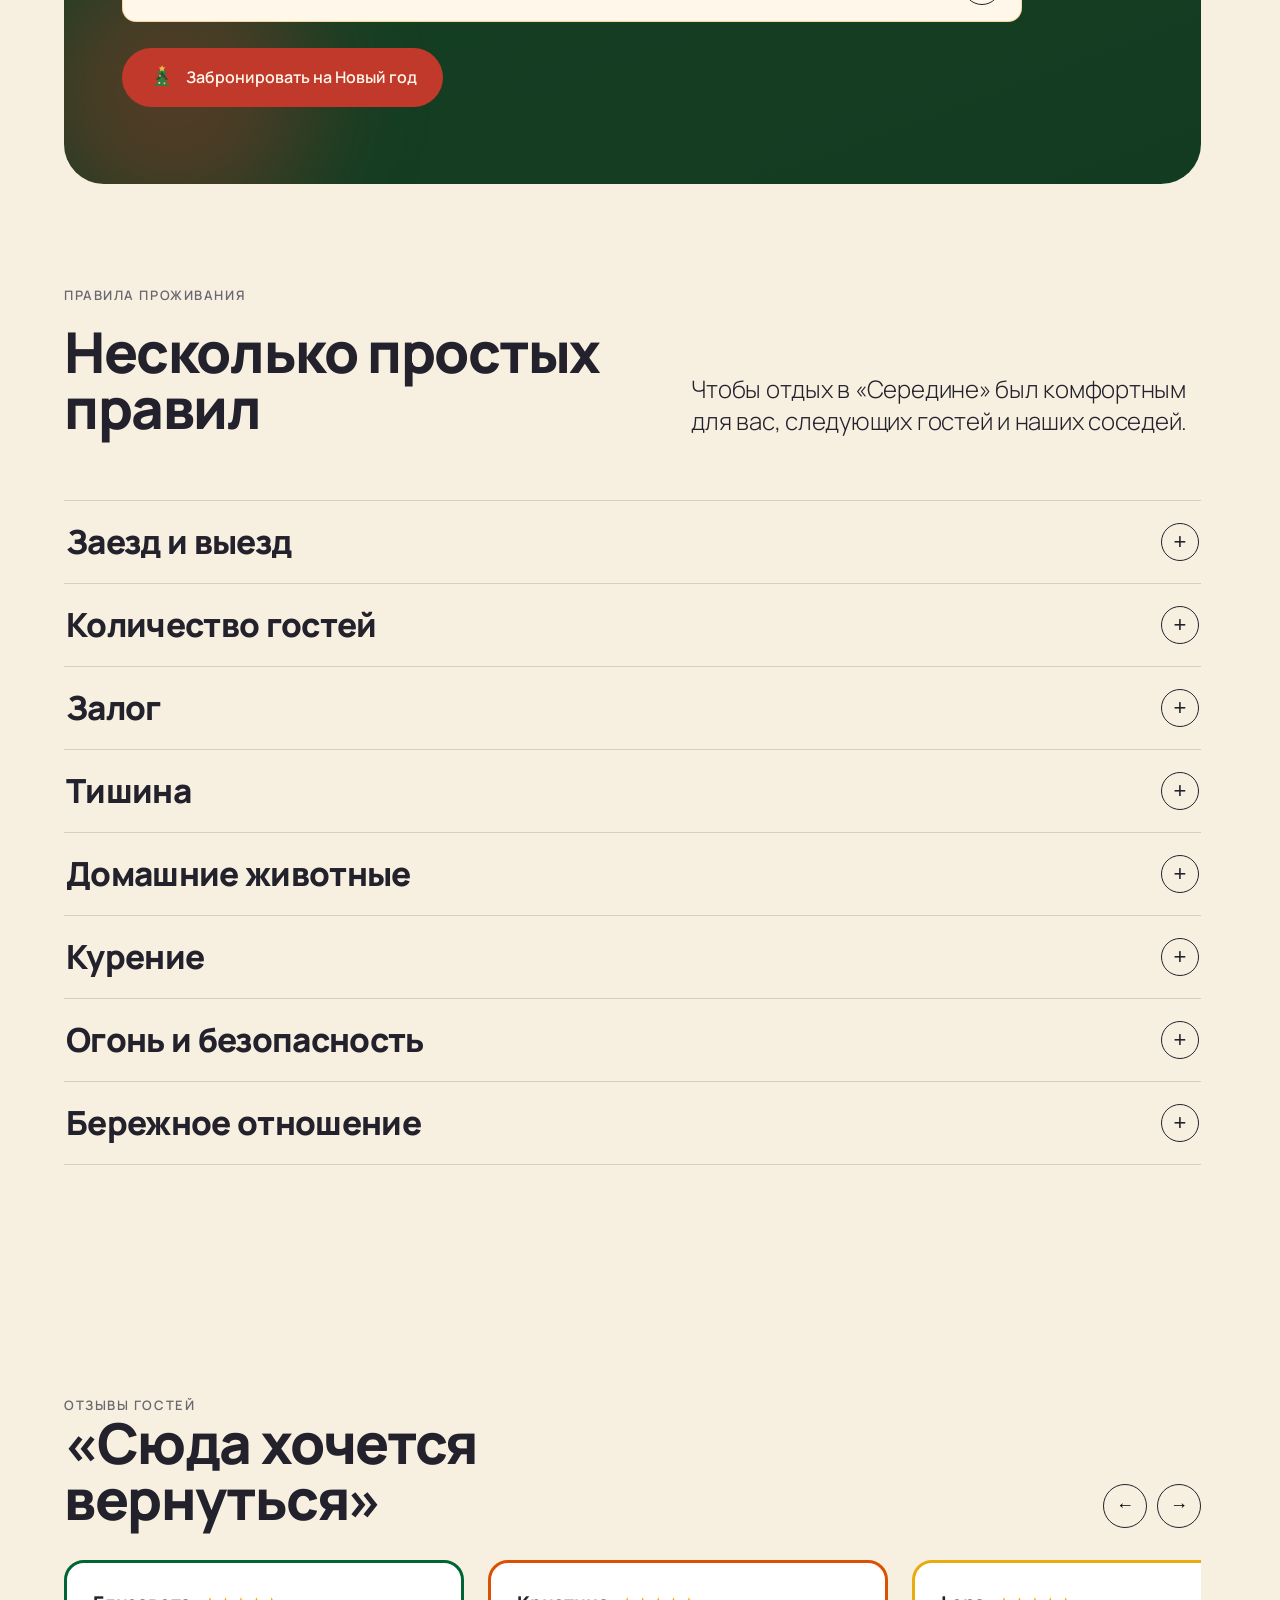
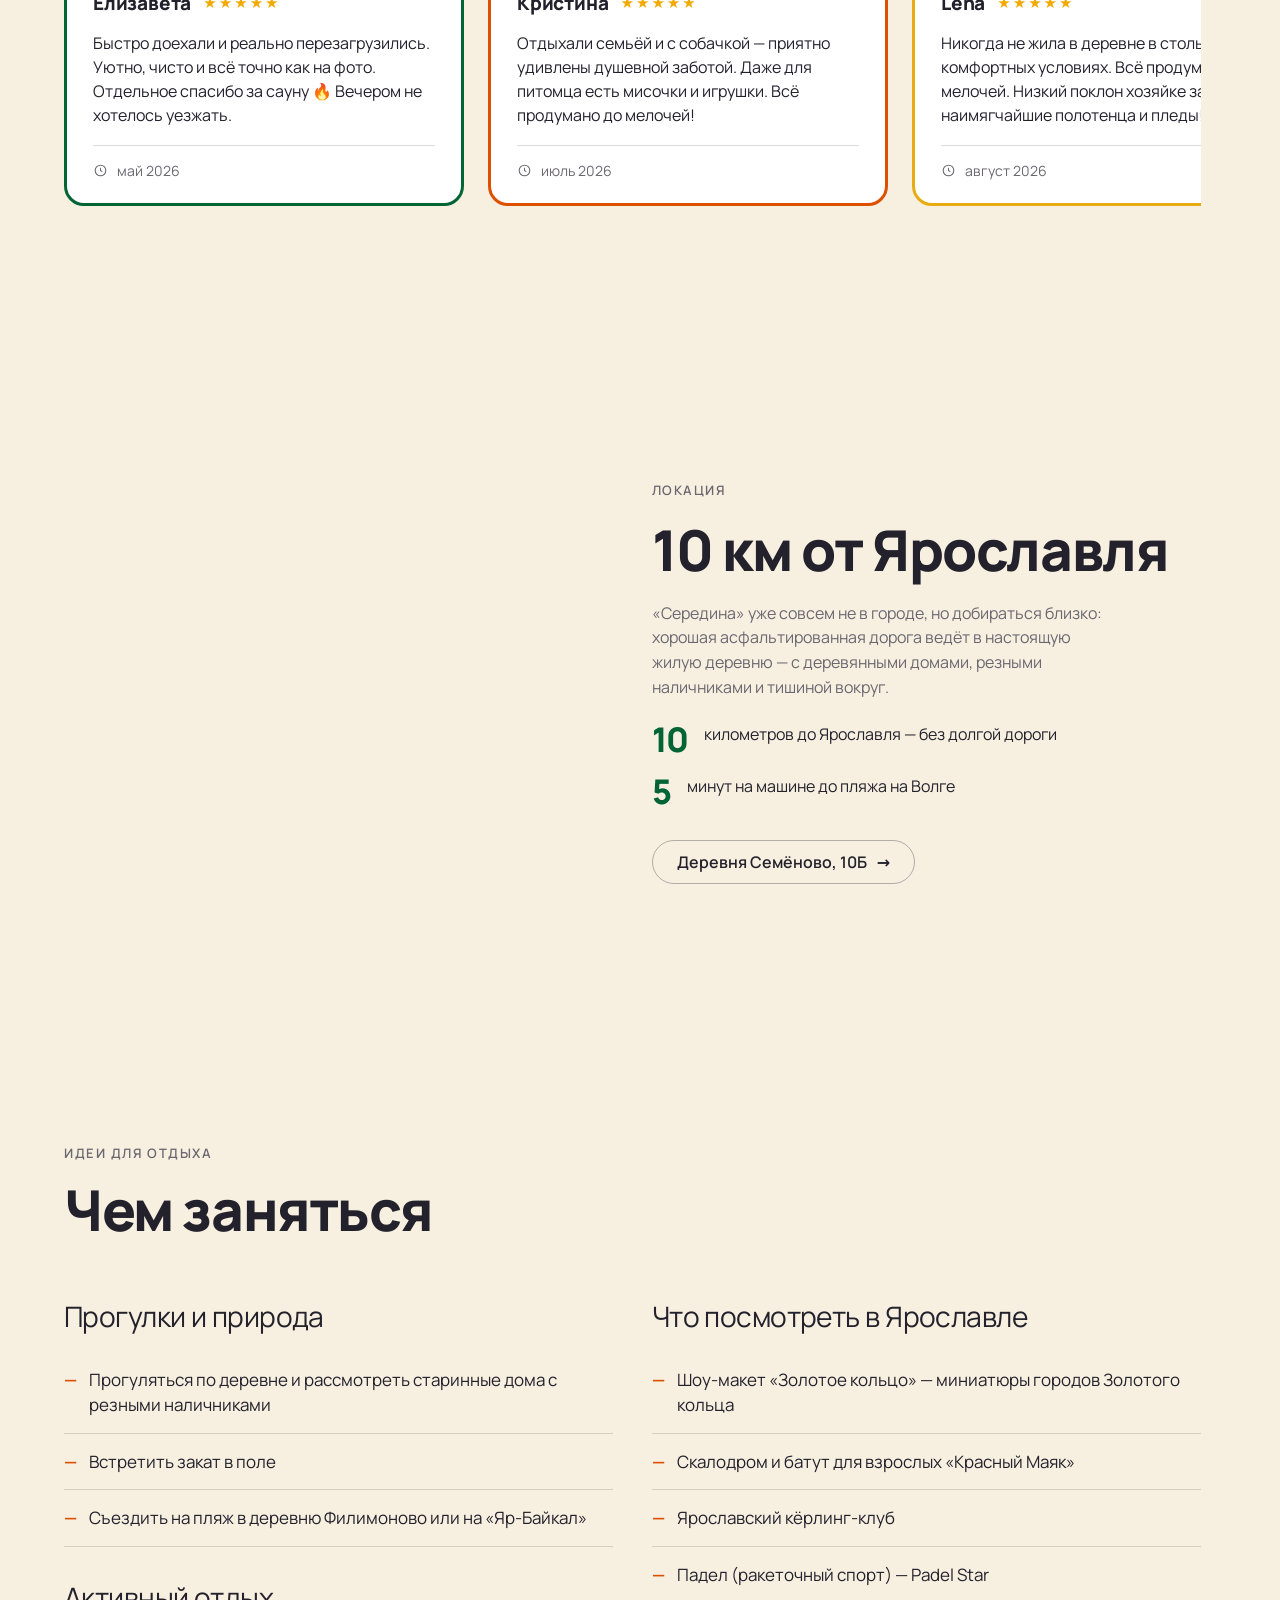
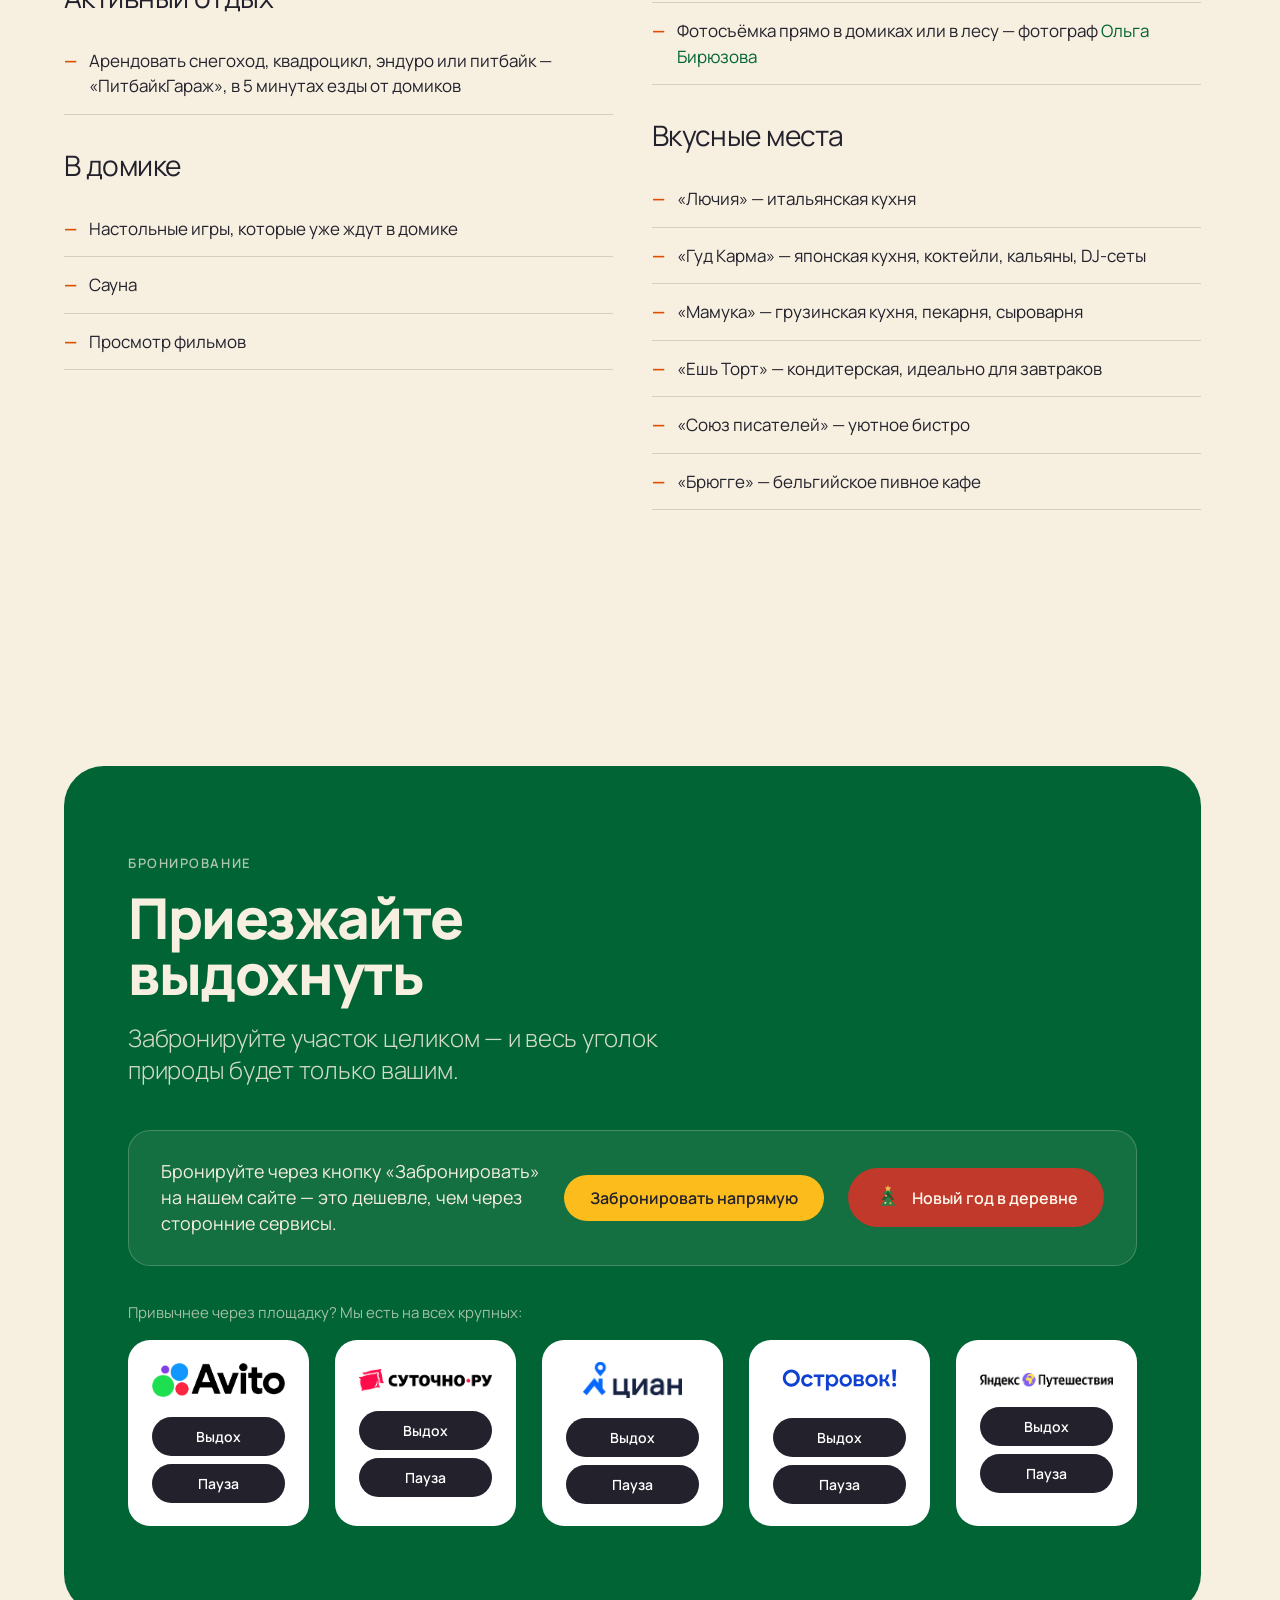
==== commit c1f0fcef: "Remove direct-booking badges and simplify booking note" ====
--- a/index.html
+++ b/index.html
@@ -122,7 +122,7 @@
 <!-- Booking bar -->
 <section class="container" id="booking">
   <div class="hr-widget-block reveal">
-    <p class="hr-note"><span class="pct">Напрямую</span>На сайте дешевле, чем через сторонние сервисы</p>
+    <p class="hr-note">Бронь на этом сайте напрямую дешевле, чем через сторонние сервисы</p>
     <!-- NY:start — приглашение в новогодний раздел -->
     <div class="ny-booking-cta">
       <p>Планируете Новый год за городом? Посмотрите, что мы приготовили к праздникам</p>
@@ -577,7 +577,6 @@
     <h2 class="h2" style="margin-top:16px;max-width:16ch">Приезжайте выдохнуть</h2>
     <p class="lead" style="margin-top:20px">Забронируйте участок целиком — и весь уголок природы будет только вашим.</p>
     <div class="direct">
-      <span class="pct">Напрямую</span>
       <p class="direct-text">Бронируйте через кнопку «Забронировать» на нашем сайте — это дешевле, чем через сторонние сервисы.</p>
       <a class="btn btn-marigold" href="#booking">Забронировать напрямую</a>
       <!-- NY:start — кнопка в финальном блоке -->
